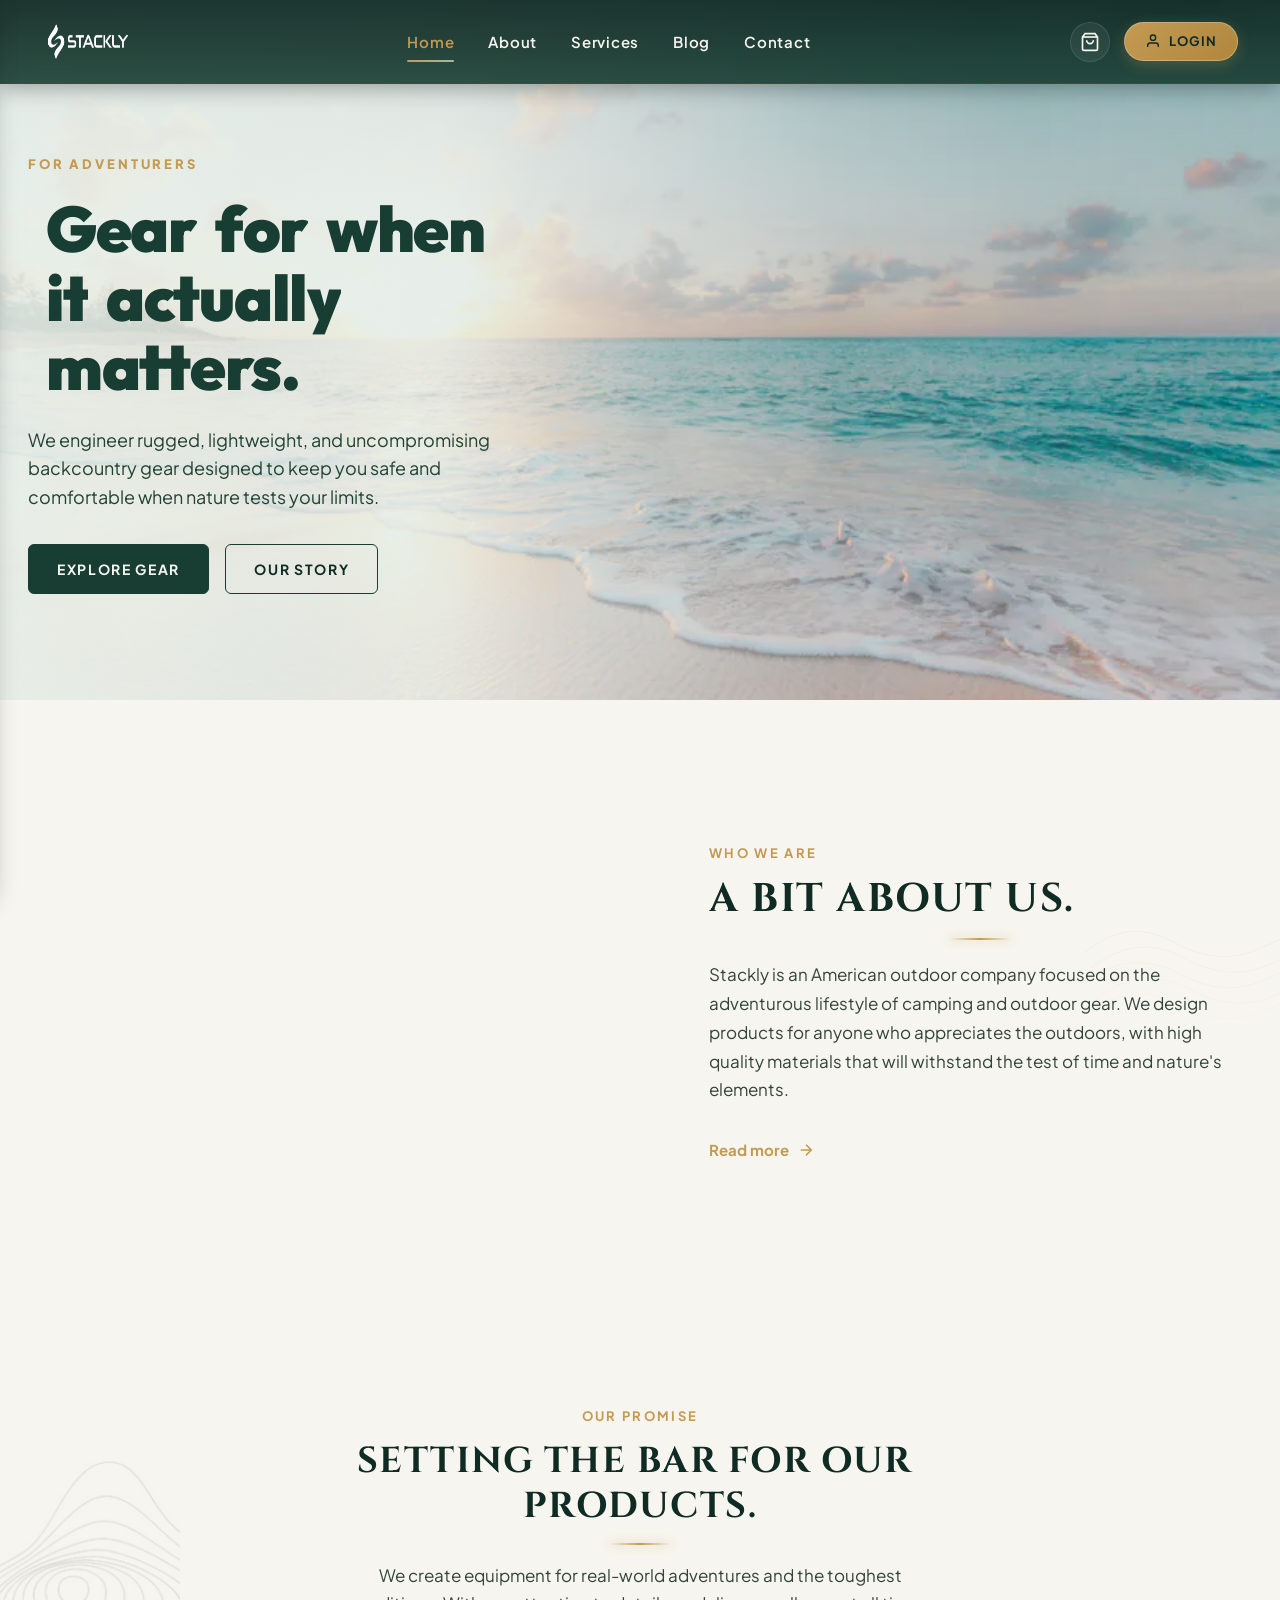
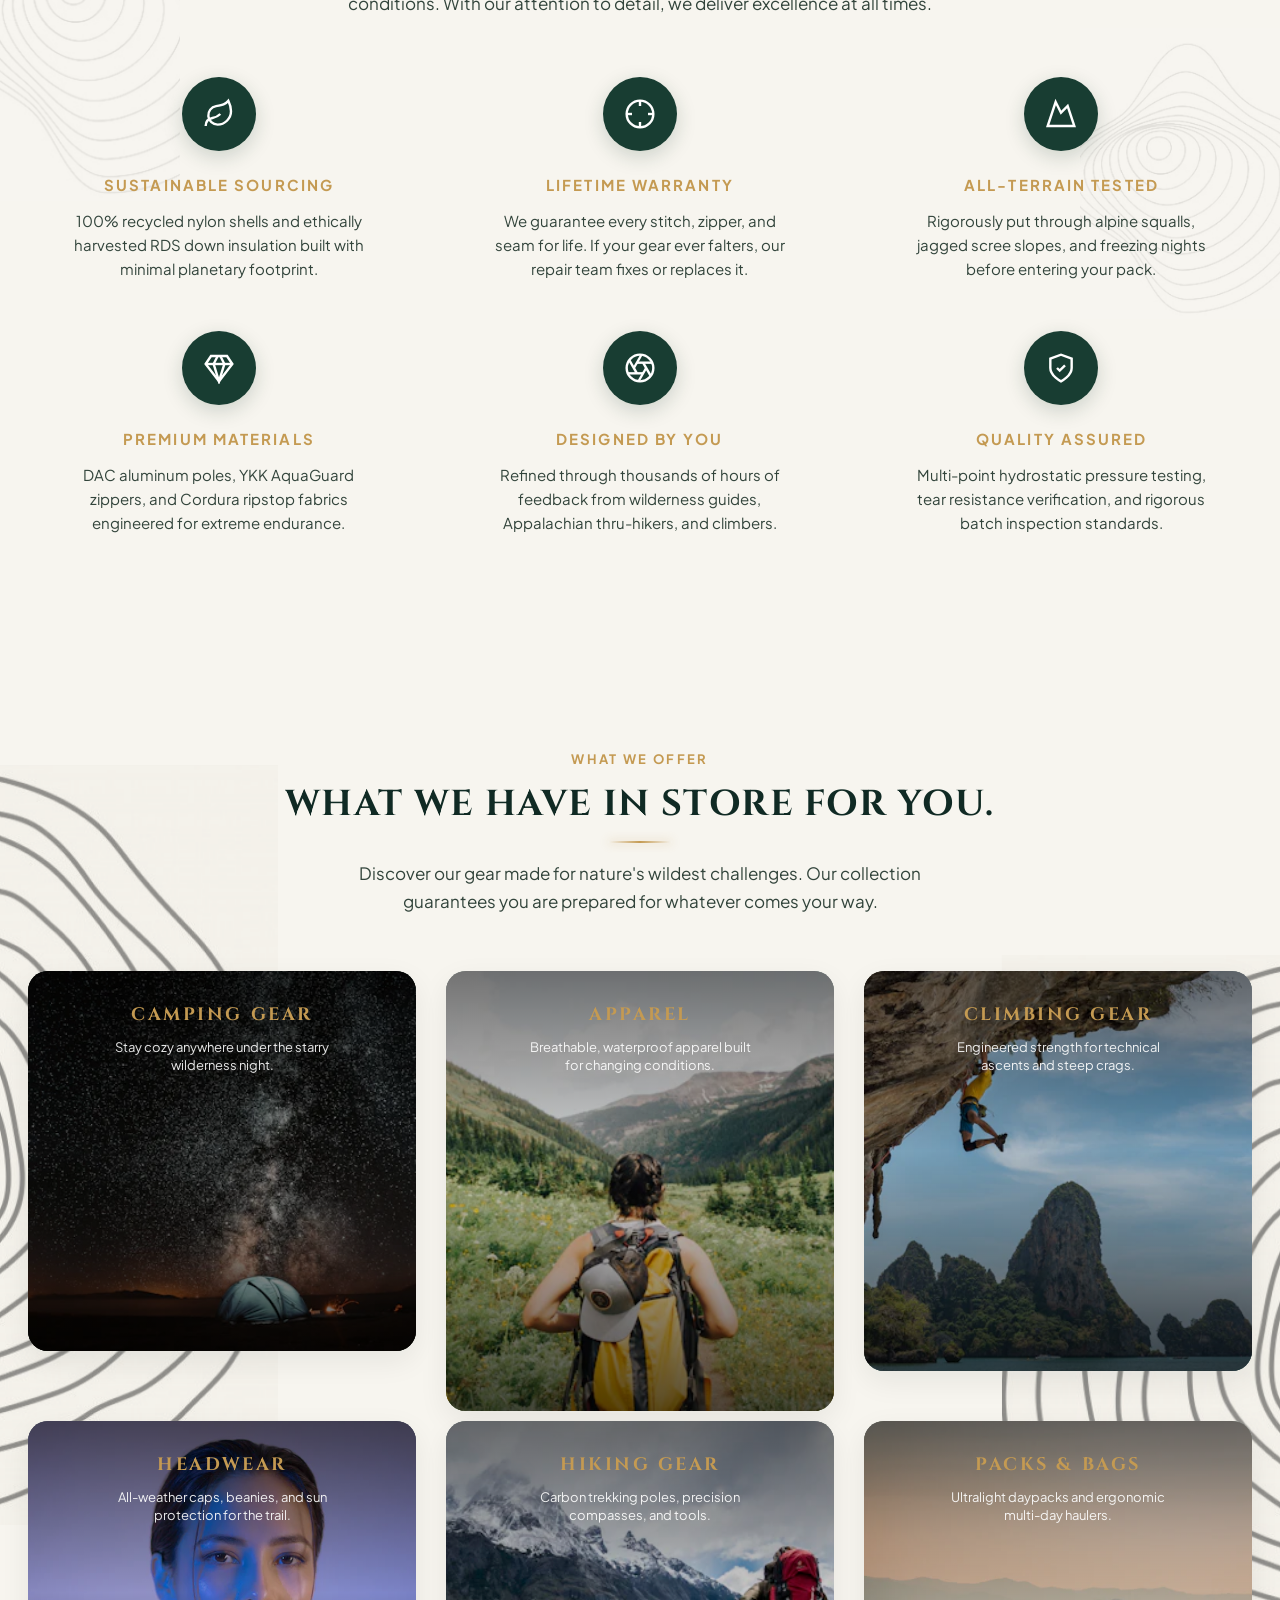
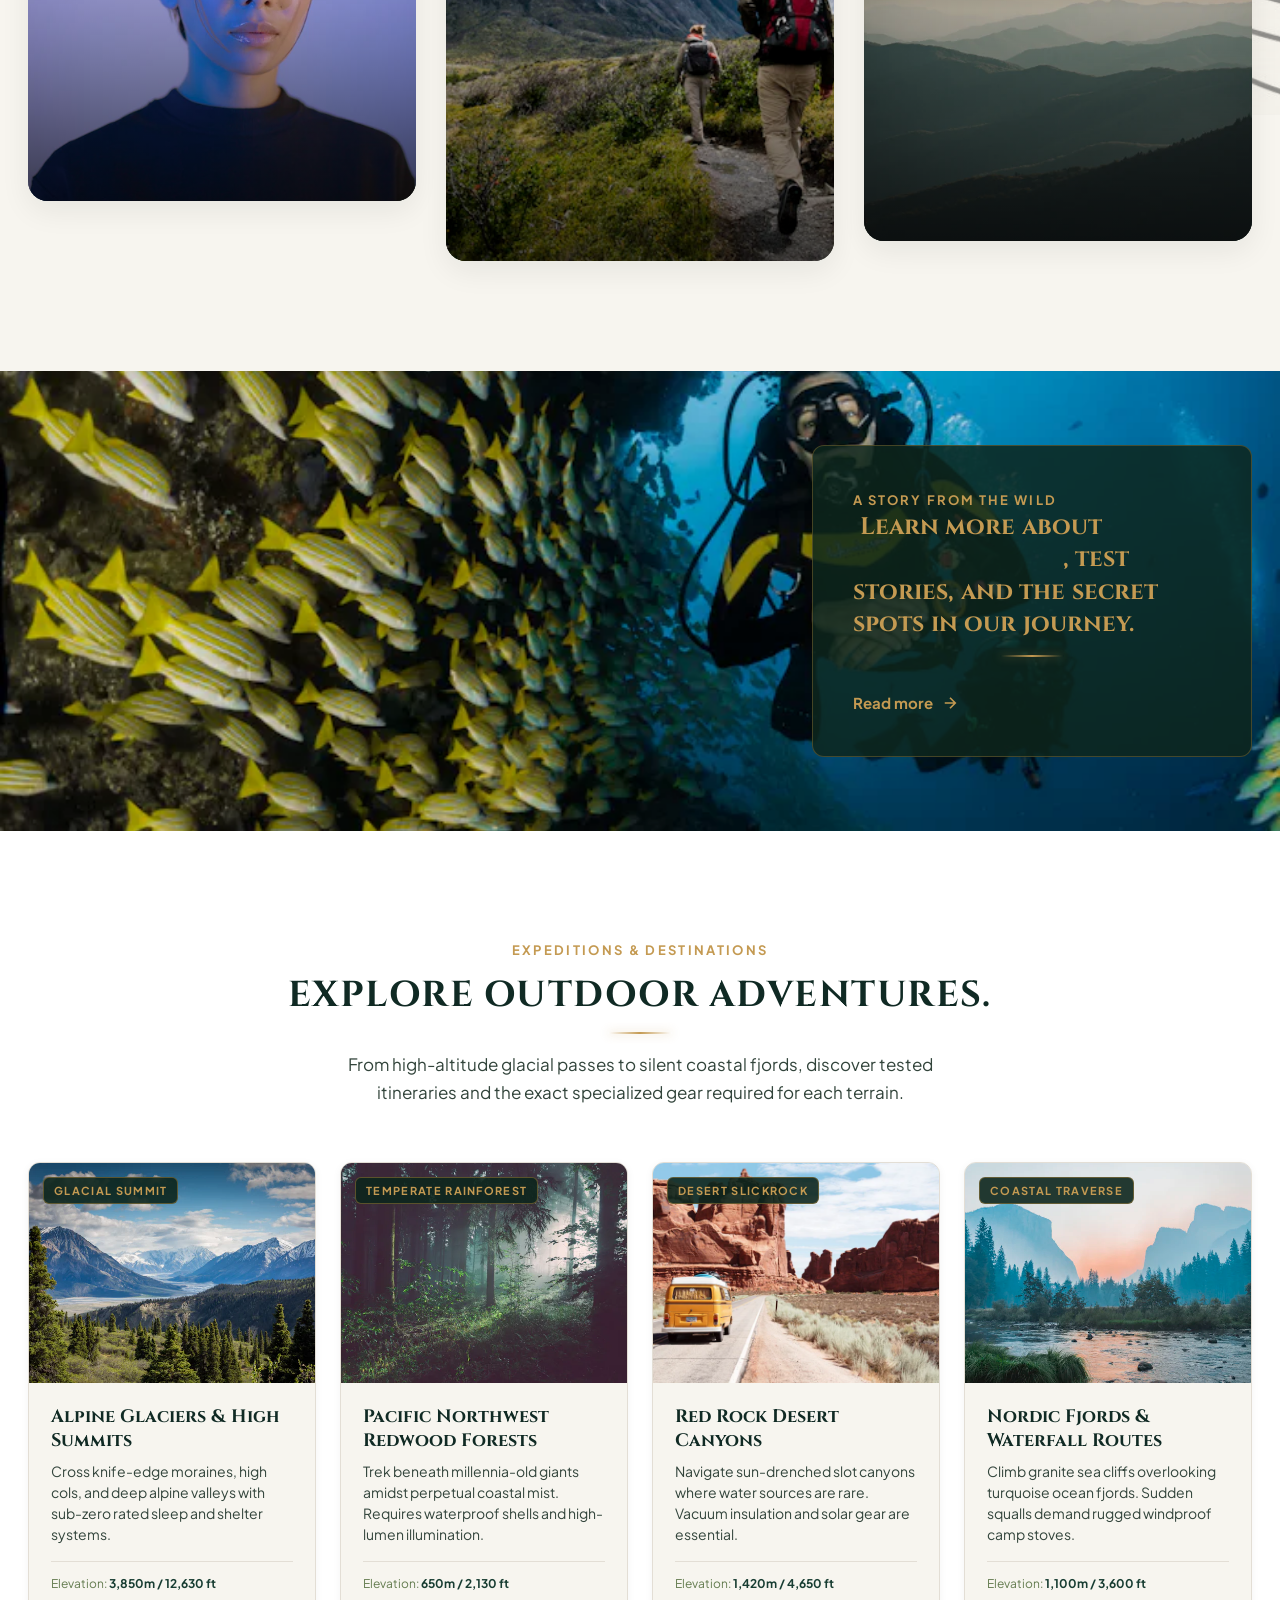
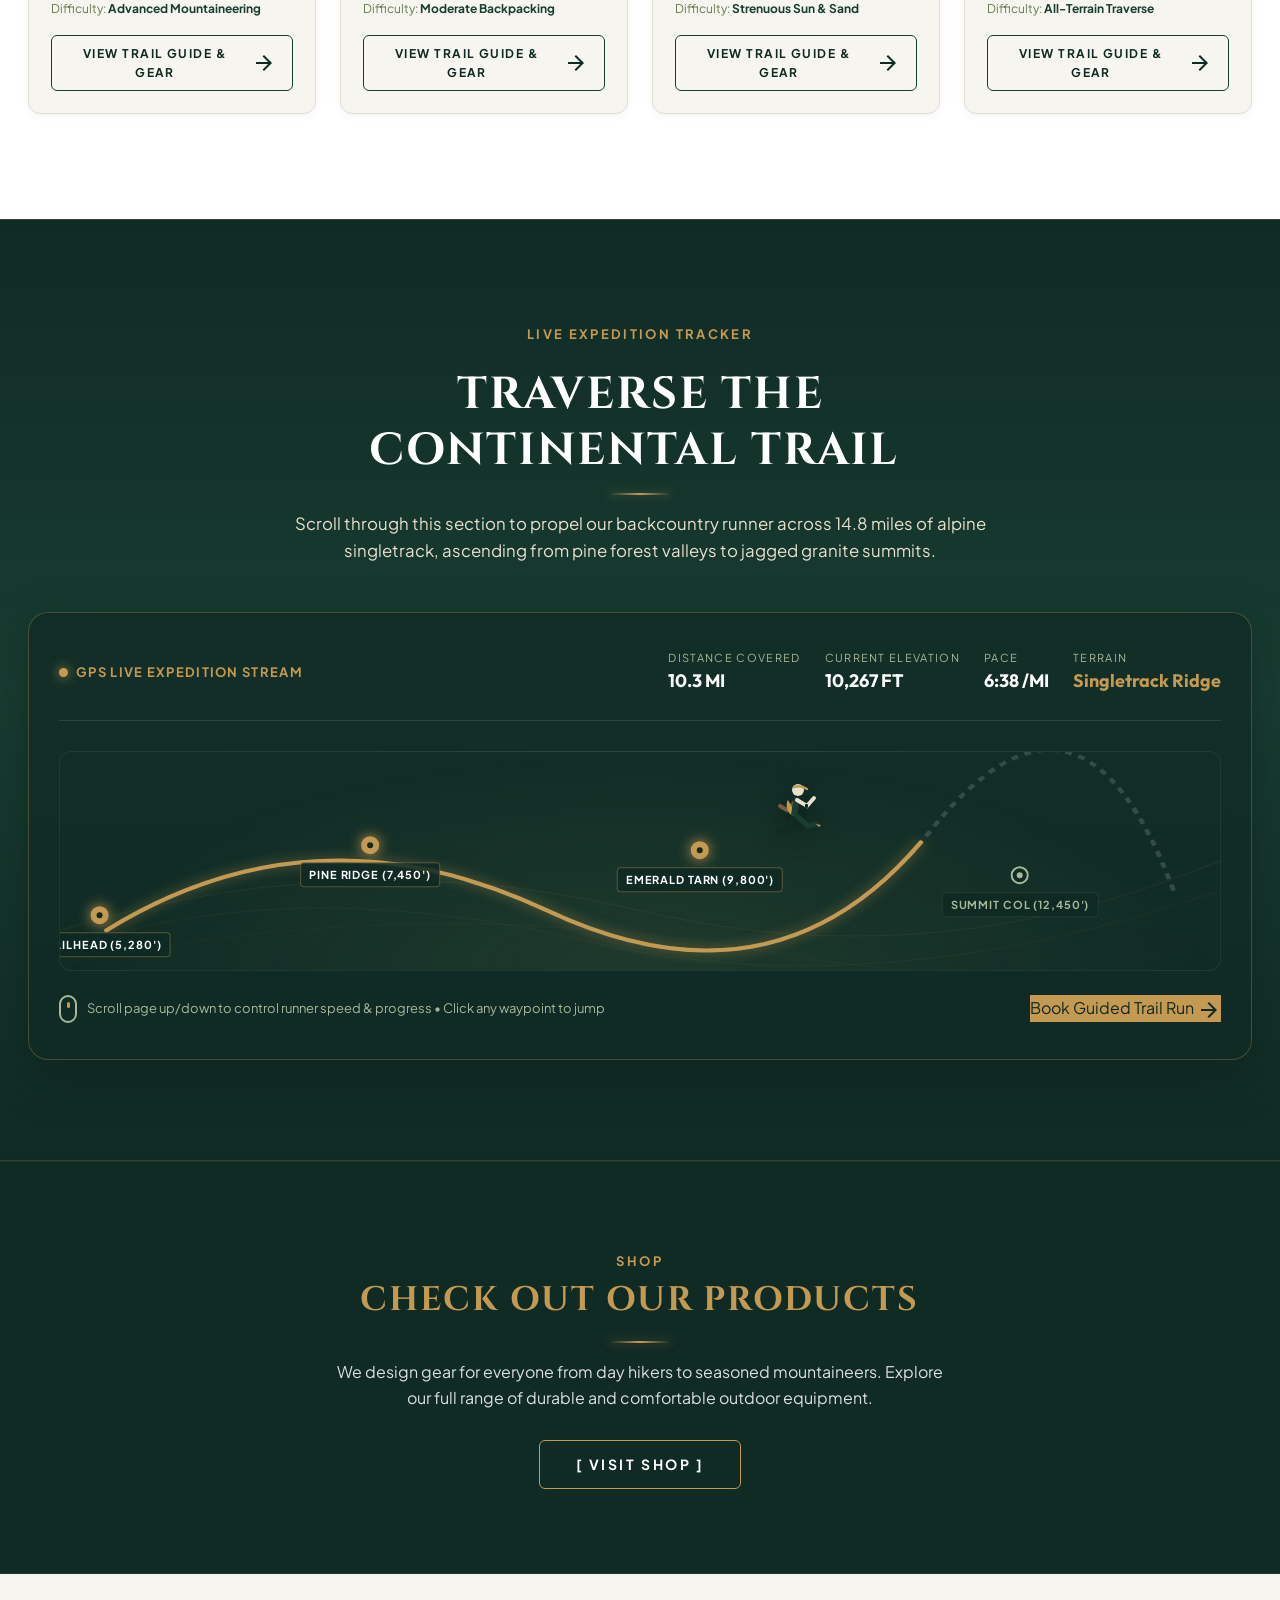
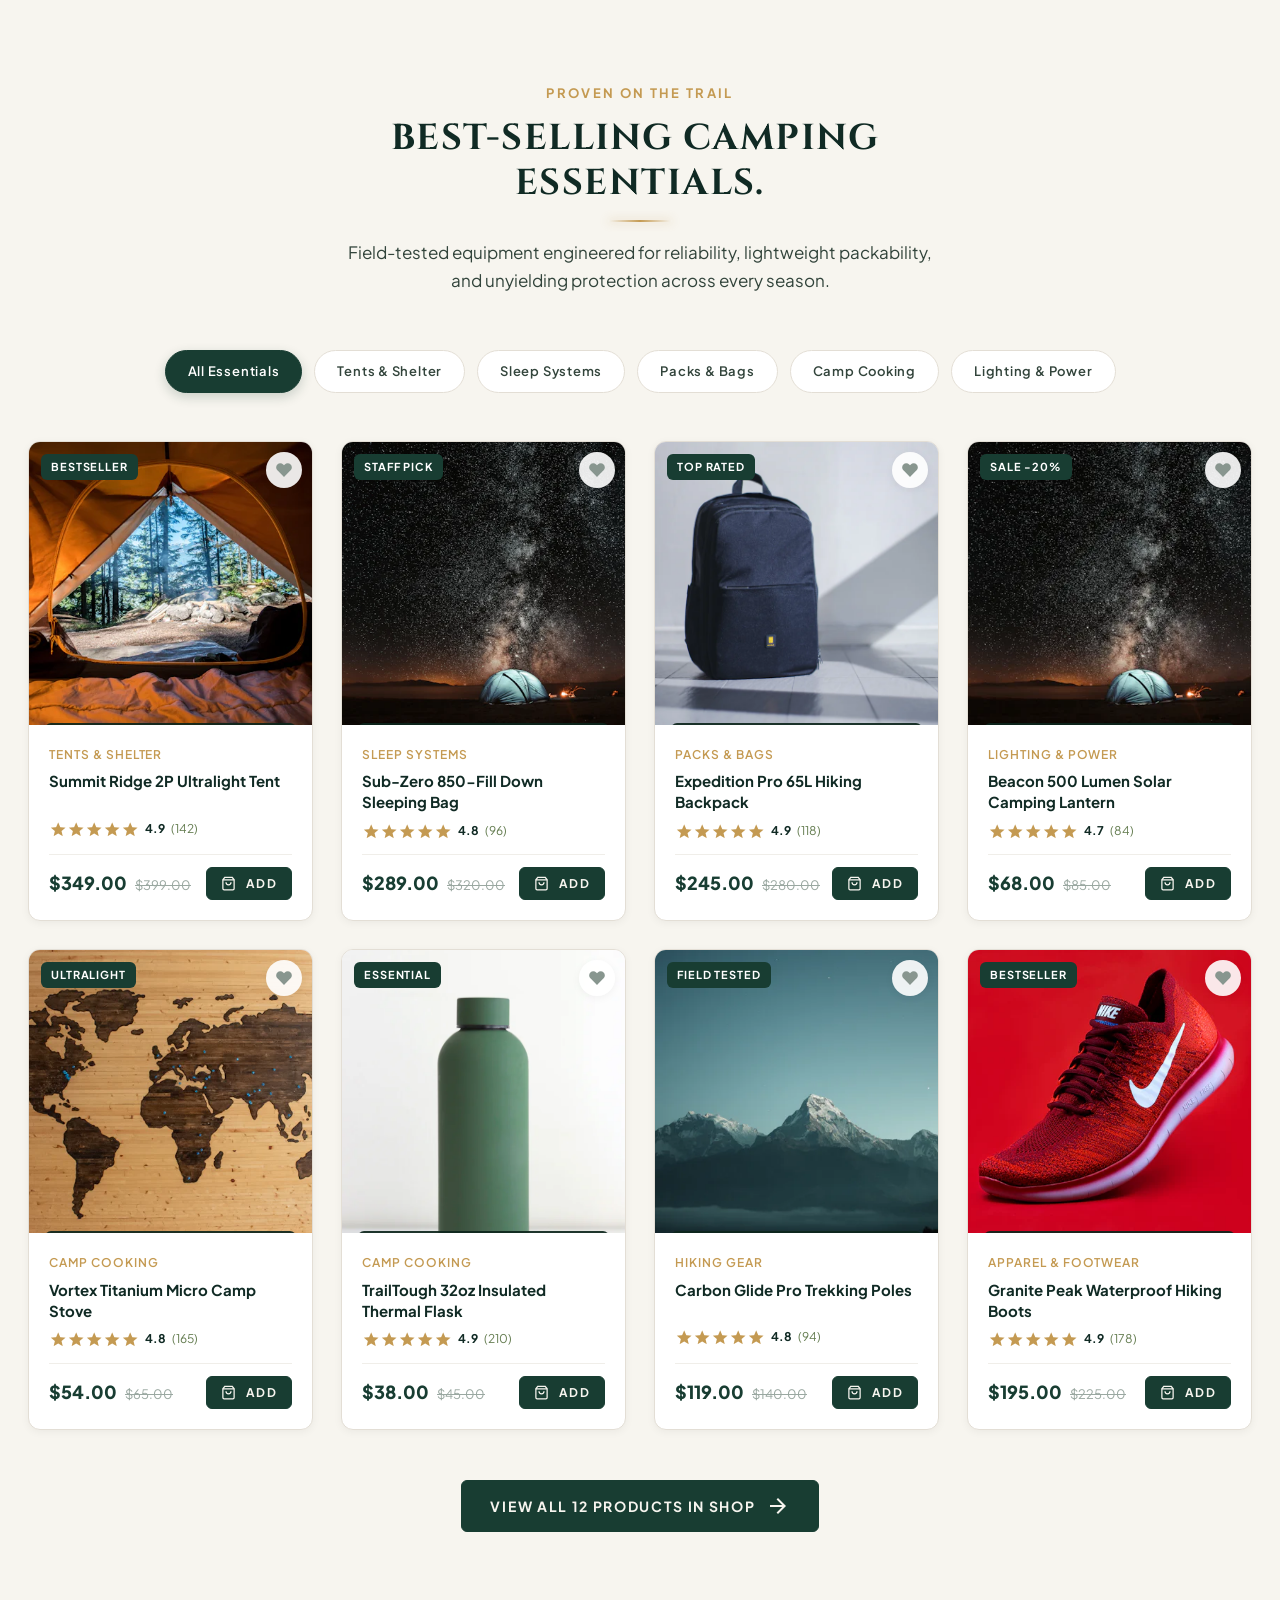
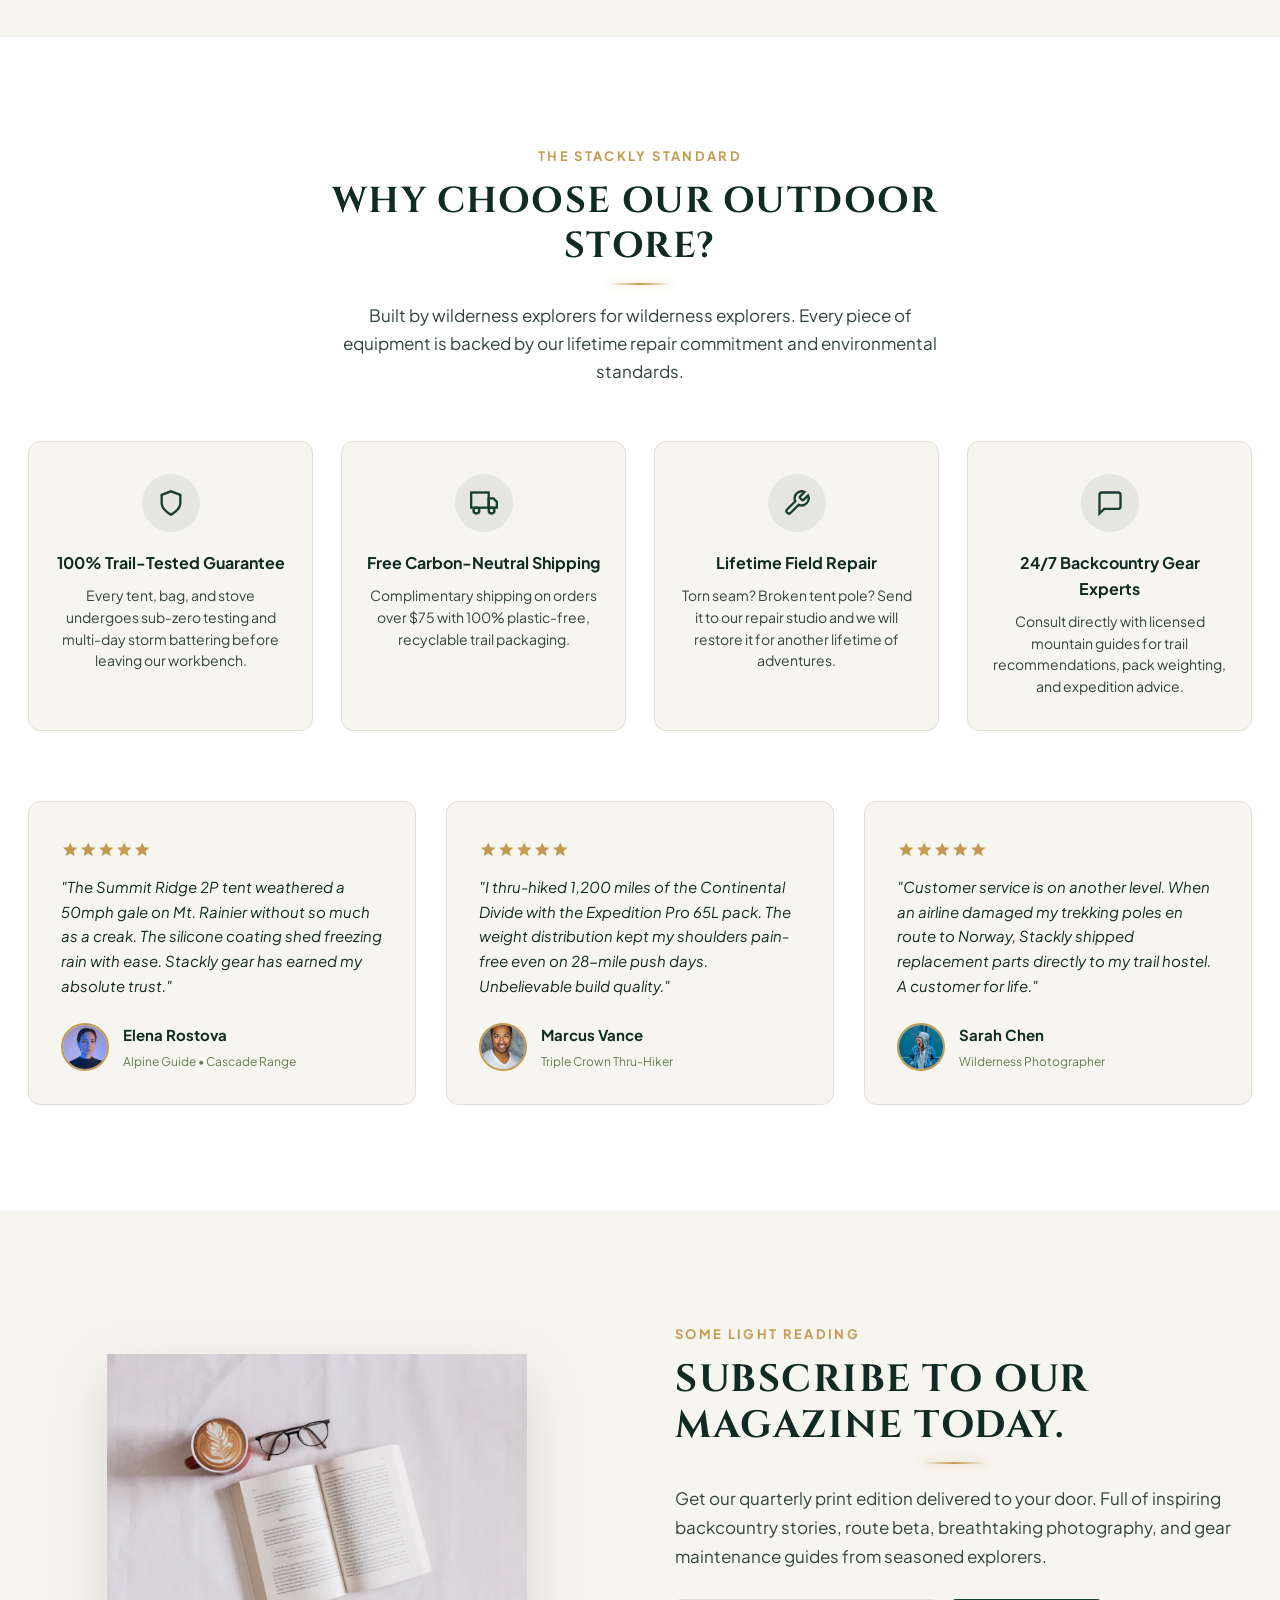
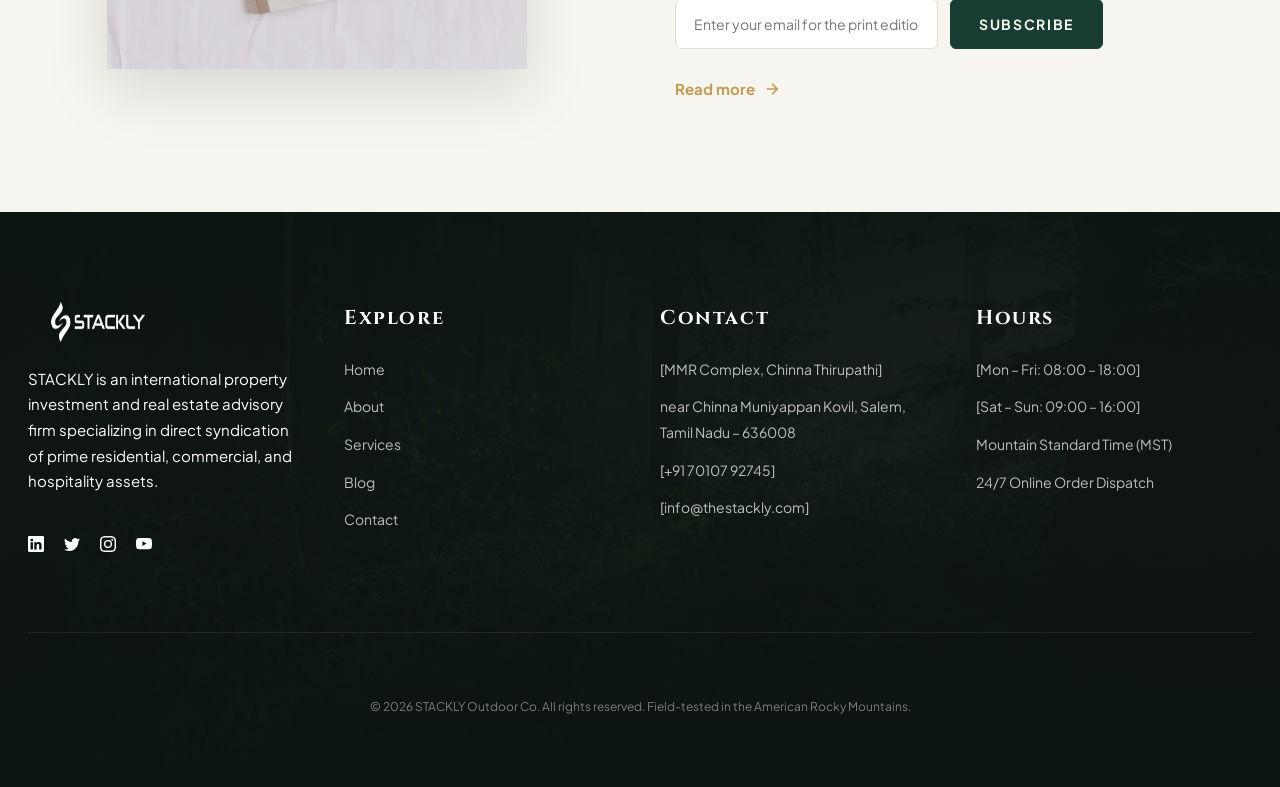
==== index.html @ 85933831 "bugs" ====
﻿<!DOCTYPE html>
<html lang="en">
<head>
  <meta charset="UTF-8" />
  <meta name="viewport" content="width=device-width, initial-scale=1.0" />
  <meta name="description" content="Stackly - Premium Outdoor & Camping Gear. High-performance tents, backpacks, sleeping bags, and trail equipment engineered for nature's wildest challenges." />
  <meta name="theme-color" content="#143828" />
  <title>STACKLY &mdash; Gear for when it actually matters.</title>

  <!-- Favicon -->
  <link rel="icon" type="image/svg+xml" href="data:image/svg+xml,<svg xmlns='http://www.w3.org/2000/svg' viewBox='0 0 24 24' fill='%23c8963e'><path d='M12 2L2 22h20L12 2zm0 4.5l6.5 13.5h-13L12 6.5z'/></svg>" />

  <!-- Core Stylesheets -->
  <link rel="stylesheet" href="css/style.css" />
  <link rel="stylesheet" href="css/animations.css" />
  <link rel="stylesheet" href="css/heading-animations.css" />
  <link rel="stylesheet" href="css/preloader.css" />
  <link rel="stylesheet" href="css/navbar-redesign.css" />
  <link rel="stylesheet" href="css/nature-effects.css" />
  <link rel="stylesheet" href="css/responsive.css" />
  <link rel="stylesheet" href="https://fonts.googleapis.com/css2?family=Material+Symbols+Outlined:opsz,wght,FILL,GRAD@20..48,100..700,0..1,-50..200" />
  <link rel="stylesheet" href="https://fonts.googleapis.com/icon?family=Material+Icons" />
</head>
<body>

  <!-- ==========================================================================
       PAGE PRELOADER
       ========================================================================== -->
  <div id="stacklyPreloader" class="stackly-preloader" aria-hidden="true">
    <div class="preloader-inner">
      <div class="preloader-emblem">
        <svg class="preloader-mountain-svg" viewBox="0 0 100 85" fill="none" xmlns="http://www.w3.org/2000/svg">
          <polygon points="50,12 88,72 12,72" stroke="rgba(196,154,82,0.3)" stroke-width="2" fill="none" stroke-linejoin="round"/>
          <path class="peak-path" d="M50 14 L22 68 H78 L50 14Z" stroke="#C49A52" stroke-width="2.5" stroke-linejoin="round" fill="rgba(16,42,36,0.6)"/>
          <path class="peak-crease" d="M50 14 L46 36 L54 52 L50 68" stroke="#C49A52" stroke-width="1.8" stroke-linecap="round"/>
          <path class="peak-snow" d="M42 30 L50 34 L58 30 L50 14 Z" fill="rgba(233,224,206,0.45)"/>
          <circle cx="75" cy="24" r="5" fill="#C49A52" class="preloader-sun"/>
          <circle cx="75" cy="24" r="9" stroke="rgba(196,154,82,0.4)" stroke-width="1" class="preloader-sun-ring"/>
        </svg>
        <div class="preloader-compass-glow"></div>
      </div>
      <div class="preloader-brand-text">STACKLY</div>
      <div class="preloader-sub-text">OUTDOOR &bull; EXPEDITION</div>
      <div class="preloader-progress-wrap">
        <div class="preloader-progress-track">
          <div class="preloader-progress-bar" id="preloaderProgressBar"></div>
        </div>
        <div class="preloader-meta">
          <span class="preloader-status-msg" id="preloaderStatusMsg">Calibrating Altimeter...</span>
          <span class="preloader-percent" id="preloaderPercent">0%</span>
        </div>
      </div>
    </div>
  </div>

  <!-- Top Decorative Topo Vector Definition -->
  <svg style="display: none;">
    <defs>
      <g id="topo-lines">
        <path d="M10,80 Q90,10 180,60 T350,70 T500,40" fill="none" stroke="#c8963e" stroke-width="1.2" opacity="0.35"/>
        <path d="M20,110 Q110,40 200,90 T370,100 T520,70" fill="none" stroke="#c8963e" stroke-width="1.2" opacity="0.3"/>
        <path d="M0,140 Q100,70 190,120 T360,130 T510,100" fill="none" stroke="#c8963e" stroke-width="1.2" opacity="0.25"/>
        <path d="M30,170 Q120,100 210,150 T380,160 T530,130" fill="none" stroke="#c8963e" stroke-width="1.2" opacity="0.2"/>
        <path d="M10,200 Q100,130 190,180 T360,190 T510,160" fill="none" stroke="#c8963e" stroke-width="1.2" opacity="0.15"/>
      </g>
    </defs>
  </svg>

  <!-- ==========================================================================
       SITE HEADER & NAVIGATION
       ========================================================================== -->
  <header class="site-header" id="siteHeader">
    <div class="header-container">
      
      <!-- Left: Logo -->
      <div class="header-brand">
        <a href="index.html" class="brand-logo" aria-label="Stackly Outdoor Home">
          <img src="assets/images/logo-dark.webp" alt="Stackly Logo" class="logo-img" />
        </a>
      </div>

      <!-- Center: Navigation Links -->
      <nav class="header-nav-center" aria-label="Main Navigation">
        <a href="index.html" class="nav-link active">Home</a>
        <a href="about.html" class="nav-link">About</a>
        <a href="services.html" class="nav-link">Services</a>
        <a href="blog.html" class="nav-link">Blog</a>
        <a href="contact.html" class="nav-link">Contact</a>
      </nav>

      <!-- Right: Cart & Login Button -->
      <div class="header-nav-right">
        <!-- Live Search Trigger -->
        <!-- <button type="button" class="header-action-btn search-trigger-btn" aria-label="Search gear">
          <svg width="20" height="20" viewBox="0 0 24 24" fill="none" stroke="currentColor" stroke-width="2"><circle cx="11" cy="11" r="8"></circle><line x1="21" y1="21" x2="16.65" y2="16.65"></line></svg>
        </button> -->

        <!-- Wishlist -->
        <!-- <a href="shop.html?view=wishlist" class="header-action-btn" aria-label="Wishlist items">
          <svg width="20" height="20" viewBox="0 0 24 24" fill="none" stroke="currentColor" stroke-width="2"><path d="M20.84 4.61a5.5 5.5 0 0 0-7.78 0L12 5.67l-1.06-1.06a5.5 5.5 0 0 0-7.78 7.78l1.06 1.06L12 21.23l7.78-7.78 1.06-1.06a5.5 5.5 0 0 0 0-7.78z"></path></svg>
          <span class="count-badge wishlist-count-badge" style="display: none;">0</span>
        </a> -->

        <!-- Shopping Cart Bag -->
        <button type="button" class="header-action-btn cart-trigger-btn" aria-label="Shopping Cart">
          <svg width="20" height="20" viewBox="0 0 24 24" fill="none" stroke="currentColor" stroke-width="2"><path d="M6 2L3 6v14a2 2 0 0 0 2 2h14a2 2 0 0 0 2-2V6l-3-4z"></path><line x1="3" y1="6" x2="21" y2="6"></line><path d="M16 10a4 4 0 0 1-8 0"></path></svg>
          <span class="count-badge cart-count-badge" style="display: none;">0</span>
        </button>

        <!-- Navbar Login Button (Always opens Login page) -->
        <a href="login.html" class="nav-login-btn" id="navbarLoginBtn">
          <svg width="16" height="16" viewBox="0 0 24 24" fill="none" stroke="currentColor" stroke-width="2"><path d="M20 21v-2a4 4 0 0 0-4-4H8a4 4 0 0 0-4 4v2"></path><circle cx="12" cy="7" r="4"></circle></svg>
          <span>Login</span>
        </a>

        <!-- Mobile Hamburger Button -->
        <button class="mobile-menu-btn" id="mobileMenuBtn" aria-label="Open mobile navigation">
          <span></span><span></span><span></span>
        </button>
      </div>

    </div>
  </header>

  <!-- Mobile Drawer Menu -->
  <div class="mobile-nav-overlay" id="mobileNavOverlay"></div>
  <aside class="mobile-nav-drawer" id="mobileNavDrawer" aria-label="Mobile Navigation">
    <div class="mobile-nav-header">
      <img src="assets/images/logo-dark.webp" alt="Stackly Logo" class="logo-img" />
      <button type="button" class="close-mobile-nav-btn" id="closeMobileNavBtn" aria-label="Close navigation">&times;</button>
    </div>
    <nav class="mobile-nav-links">
      <a href="index.html" class="active"><span>Home</span></a>
      <a href="about.html"><span>About</span></a>
      <a href="services.html"><span>Services</span></a>
      <a href="blog.html"><span>Blog</span></a>
      <a href="contact.html"><span>Contact</span></a>
      <a href="login.html" style="color:var(--color-gold-accent);"><span>Log In</span></a>
    </nav>
  </aside>

  <main>
    <!-- ==========================================================================
         HERO SECTION (Pixel-Perfect Match to Reference Image)
         ========================================================================== -->
    <section class="hero-section" id="hero">
      <div class="nature-leaves-overlay">
        <canvas id="heroLeavesCanvas" class="leaf-canvas"></canvas>
      </div>
      <div class="hero-bg-wrapper">
        <img src="assets/images/banners/hero-lake-kayak.webp" alt="Backpacker overlooking tranquil mountain lake" class="hero-bg-img" />
        <div class="hero-gradient-overlay"></div>
      </div>
      <div class="container">
        <div class="hero-content">
          <span class="hero-eyebrow">FOR ADVENTURERS</span>
          <h1 class="hero-title">
            Gear for when<br />
            it actually<br />
            matters.
          </h1>
          <p class="hero-description">
            We engineer rugged, lightweight, and uncompromising backcountry gear designed to keep you safe and comfortable when nature tests your limits.
          </p>
          <div class="hero-actions">
            <a href="services.html" class="btn btn-primary">Explore Gear</a>
            <a href="about.html" class="btn btn-outline">Our Story</a>
          </div>
        </div>
      </div>
    </section>

    <!-- ==========================================================================
         SECTION: "A BIT ABOUT US." (Tent Overlook + Text)
         ========================================================================== -->
    <section class="section about-section" id="about-us">
      <!-- Topo background lines -->
      <svg class="topo-bg-right" viewBox="0 0 500 240"><use href="#topo-lines" /></svg>
      
      <div class="container">
        <div class="about-grid">
          
          <!-- Left: Rounded Tent Image Card -->
          <div class="about-image-card reveal-up">
            <img src="assets/images/sections/about-tent-view.webp" alt="Camping tent overlooking scenic mountain lake" class="about-img" loading="lazy" />
          </div>

          <!-- Right: Typography & Content -->
          <div class="about-content reveal-fade">
            <span class="section-eyebrow">WHO WE ARE</span>
            <h2 class="section-title-serif">A BIT ABOUT US.</h2>
            <p class="about-paragraph">
              Stackly is an American outdoor company focused on the adventurous lifestyle of camping and outdoor gear. We design products for anyone who appreciates the outdoors, with high quality materials that will withstand the test of time and nature's elements.
            </p>
            <a href="404.html" class="link-gold-arrow">
              Read more
              <svg width="18" height="18" viewBox="0 0 24 24" fill="none" stroke="currentColor" stroke-width="2.2"><path d="M5 12h14M12 5l7 7-7 7"></path></svg>
            </a>
          </div>

        </div>
      </div>
    </section>

    <!-- ==========================================================================
         SECTION: "SETTING THE BAR FOR OUR PRODUCTS" (Our Promise & 6 Feature Badges)
         ========================================================================== -->
    <section class="section promise-section" id="promise">
      <!-- Topographic Contour Mound Decorations (from uploaded reference assets) -->
      <img src="assets/images/sections/topo-mound-crop.png" alt="" class="topo-bg-left" aria-hidden="true" />
      <img src="assets/images/sections/topo-mound.png" alt="" class="topo-bg-right" aria-hidden="true" />

      <div class="container">
        <div class="section-header-center reveal-up">
          <span class="section-eyebrow">OUR PROMISE</span>
          <h2 class="section-title-serif">SETTING THE BAR FOR OUR PRODUCTS.</h2>
          <p class="section-subtitle">
            We create equipment for real-world adventures and the toughest conditions. With our attention to detail, we deliver excellence at all times.
          </p>
        </div>

        <div class="features-grid reveal-stagger">
          
          <!-- Feature 1: Sustainable Sourcing -->
          <div class="feature-item">
            <div class="feature-icon-circle">
              <!-- Leaf / Sprout Icon -->
              <svg width="32" height="32" viewBox="0 0 24 24" fill="none" stroke="currentColor" stroke-width="1.8"><path d="M11 20A7 7 0 0 1 9.8 6.1C15.5 5 17 4.48 19 2c1 2 2 4.18 2 8 0 5.5-4.78 10-10 10Z"></path><path d="M2 21c0-3 1.85-5.36 5.08-6C9.5 14.52 12 13 13 12"></path></svg>
            </div>
            <h3 class="feature-title">SUSTAINABLE SOURCING</h3>
            <p class="feature-desc">100% recycled nylon shells and ethically harvested RDS down insulation built with minimal planetary footprint.</p>
          </div>

          <!-- Feature 2: Lifetime Warranty -->
          <div class="feature-item">
            <div class="feature-icon-circle">
              <!-- Target / Compass Icon -->
              <svg width="32" height="32" viewBox="0 0 24 24" fill="none" stroke="currentColor" stroke-width="1.8"><circle cx="12" cy="12" r="10"></circle><line x1="22" y1="12" x2="18" y2="12"></line><line x1="6" y1="12" x2="2" y2="12"></line><line x1="12" y1="6" x2="12" y2="2"></line><line x1="12" y1="22" x2="12" y2="18"></line></svg>
            </div>
            <h3 class="feature-title">LIFETIME WARRANTY</h3>
            <p class="feature-desc">We guarantee every stitch, zipper, and seam for life. If your gear ever falters, our repair team fixes or replaces it.</p>
          </div>

          <!-- Feature 3: All-Terrain Tested -->
          <div class="feature-item">
            <div class="feature-icon-circle">
              <!-- Mountain Peak Icon -->
              <svg width="32" height="32" viewBox="0 0 24 24" fill="none" stroke="currentColor" stroke-width="1.8"><path d="m8 3 4 8 5-5 5 15H2L8 3z"></path></svg>
            </div>
            <h3 class="feature-title">ALL-TERRAIN TESTED</h3>
            <p class="feature-desc">Rigorously put through alpine squalls, jagged scree slopes, and freezing nights before entering your pack.</p>
          </div>

          <!-- Feature 4: Premium Materials -->
          <div class="feature-item">
            <div class="feature-icon-circle">
              <!-- Diamond Gemstone Icon -->
              <svg width="32" height="32" viewBox="0 0 24 24" fill="none" stroke="currentColor" stroke-width="1.8"><path d="M6 3h12l4 6-10 13L2 9z"></path><path d="M11 3 8 9l4 13 4-13-3-6"></path><path d="M2 9h20"></path></svg>
            </div>
            <h3 class="feature-title">PREMIUM MATERIALS</h3>
            <p class="feature-desc">DAC aluminum poles, YKK AquaGuard zippers, and Cordura ripstop fabrics engineered for extreme endurance.</p>
          </div>

          <!-- Feature 5: Designed By You -->
          <div class="feature-item">
            <div class="feature-icon-circle">
              <!-- Aperture / Camera Lens Icon -->
              <svg width="32" height="32" viewBox="0 0 24 24" fill="none" stroke="currentColor" stroke-width="1.8"><circle cx="12" cy="12" r="10"></circle><line x1="14.31" y1="8" x2="20.05" y2="17.94"></line><line x1="9.69" y1="8" x2="21.17" y2="8"></line><line x1="7.38" y1="12" x2="13.12" y2="2.06"></line><line x1="9.69" y1="16" x2="3.95" y2="6.06"></line><line x1="14.31" y1="16" x2="2.83" y2="16"></line><line x1="16.62" y1="12" x2="10.88" y2="21.94"></line></svg>
            </div>
            <h3 class="feature-title">DESIGNED BY YOU</h3>
            <p class="feature-desc">Refined through thousands of hours of feedback from wilderness guides, Appalachian thru-hikers, and climbers.</p>
          </div>

          <!-- Feature 6: Quality Assured -->
          <div class="feature-item">
            <div class="feature-icon-circle">
              <!-- Shield Check / Certificate Icon -->
              <svg width="32" height="32" viewBox="0 0 24 24" fill="none" stroke="currentColor" stroke-width="1.8"><path d="M12 22s8-4 8-10V5l-8-3-8 3v7c0 6 8 10 8 10z"></path><polyline points="9 12 11 14 15 10"></polyline></svg>
            </div>
            <h3 class="feature-title">QUALITY ASSURED</h3>
            <p class="feature-desc">Multi-point hydrostatic pressure testing, tear resistance verification, and rigorous batch inspection standards.</p>
          </div>

        </div>
      </div>
    </section>

    <!-- ==========================================================================
         SECTION: "WHAT WE HAVE IN STORE FOR YOU" (Category Bento Grid)
         ========================================================================== -->
    <section class="section category-section" id="collections">
      <!-- Topographic Contour Line Decorations (from uploaded reference asset) -->
      <img src="assets/images/sections/topo-contour.png" alt="" class="topo-bg-left" aria-hidden="true" />
      <img src="assets/images/sections/topo-contour.png" alt="" class="topo-bg-right" aria-hidden="true" />

      <div class="container">
        <div class="section-header-center reveal-up">
          <span class="section-eyebrow">WHAT WE OFFER</span>
          <h2 class="section-title-serif">WHAT WE HAVE IN STORE FOR YOU.</h2>
          <p class="section-subtitle">
            Discover our gear made for nature's wildest challenges. Our collection guarantees you are prepared for whatever comes your way.
          </p>
        </div>

        <!-- 6 Staggered Category Cards matching Reference Bento Layout -->
        <div class="category-masonry-grid reveal-stagger">
          
          <!-- Card 1: Camping Gear (Left column top) -->
          <a href="404.html" class="cat-card cat-card-1">
            <img src="assets/images/categories/cat-camping.webp" alt="Campfire in front of tents at dusk" class="cat-card-img" loading="lazy" />
            <div class="cat-card-overlay"></div>
            <div class="cat-card-content">
              <h3 class="cat-card-title">CAMPING GEAR</h3>
              <p class="cat-card-desc">Stay cozy anywhere under the starry wilderness night.</p>
            </div>
          </a>

          <!-- Card 2: Apparel (Center column top) -->
          <a href="404.html" class="cat-card cat-card-2">
            <img src="assets/images/categories/cat-apparel.webp" alt="Backpacker walking mountain ridge" class="cat-card-img" loading="lazy" />
            <div class="cat-card-overlay"></div>
            <div class="cat-card-content">
              <h3 class="cat-card-title">APPAREL</h3>
              <p class="cat-card-desc">Breathable, waterproof apparel built for changing conditions.</p>
            </div>
          </a>

          <!-- Card 3: Climbing Gear (Right column top) -->
          <a href="404.html" class="cat-card cat-card-3">
            <img src="assets/images/categories/cat-climbing.webp" alt="Rock climber ascending rock wall" class="cat-card-img" loading="lazy" />
            <div class="cat-card-overlay"></div>
            <div class="cat-card-content">
              <h3 class="cat-card-title">CLIMBING GEAR</h3>
              <p class="cat-card-desc">Engineered strength for technical ascents and steep crags.</p>
            </div>
          </a>

          <!-- Card 4: Headwear (Left column bottom) -->
          <a href="404.html" class="cat-card cat-card-4">
            <img src="assets/images/categories/cat-headwear.webp" alt="Woman outdoor adventurer in cap" class="cat-card-img" loading="lazy" />
            <div class="cat-card-overlay"></div>
            <div class="cat-card-content">
              <h3 class="cat-card-title">HEADWEAR</h3>
              <p class="cat-card-desc">All-weather caps, beanies, and sun protection for the trail.</p>
            </div>
          </a>

          <!-- Card 5: Hiking Gear (Center column bottom) -->
          <a href="404.html" class="cat-card cat-card-5">
            <img src="assets/images/categories/cat-hiking.webp" alt="Hikers with poles on mountain peak" class="cat-card-img" loading="lazy" />
            <div class="cat-card-overlay"></div>
            <div class="cat-card-content">
              <h3 class="cat-card-title">HIKING GEAR</h3>
              <p class="cat-card-desc">Carbon trekking poles, precision compasses, and tools.</p>
            </div>
          </a>

          <!-- Card 6: Packs & Bags (Right column bottom) -->
          <a href="404.html" class="cat-card cat-card-6">
            <img src="assets/images/categories/cat-packs.webp" alt="Hiker with expedition backpack" class="cat-card-img" loading="lazy" />
            <div class="cat-card-overlay"></div>
            <div class="cat-card-content">
              <h3 class="cat-card-title">PACKS &amp; BAGS</h3>
              <p class="cat-card-desc">Ultralight daypacks and ergonomic multi-day haulers.</p>
            </div>
          </a>

        </div>
      </div>
    </section>

    <!-- ==========================================================================
         SECTION: STORY FROM THE WILD (Aerial Paddleboards Banner)
         ========================================================================== -->
    <section class="story-banner-section" id="story-banner">
      <img src="assets/images/sections/story-paddleboard.webp" alt="Two paddleboarders on crystal turquoise lake from above" class="story-bg-img" loading="lazy" />
      <div class="container">
        <div class="story-content-container reveal-fade">
          <div class="story-card-box">
            <span class="story-eyebrow">A STORY FROM THE WILD</span>
            <h2 class="story-headline">
              Learn more about <span>product design</span>, test stories, and the secret spots in our journey.
            </h2>
            <a href="404.html" class="link-gold-arrow">
              Read more
              <svg width="18" height="18" viewBox="0 0 24 24" fill="none" stroke="currentColor" stroke-width="2.2"><path d="M5 12h14M12 5l7 7-7 7"></path></svg>
            </a>
          </div>
        </div>
      </div>
    </section>

    <!-- ==========================================================================
         [ADDITIONAL SECTION 1]: EXPLORE OUTDOOR ADVENTURES
         Fits naturally after Story Banner — Discover destinations & gear
         ========================================================================== -->
    <section class="section adventures-section" id="adventures">
      <div class="container">
        <div class="section-header-center reveal-up">
          <span class="section-eyebrow">EXPEDITIONS &amp; DESTINATIONS</span>
          <h2 class="section-title-serif">EXPLORE OUTDOOR ADVENTURES.</h2>
          <p class="section-subtitle">
            From high-altitude glacial passes to silent coastal fjords, discover tested itineraries and the exact specialized gear required for each terrain.
          </p>
        </div>

        <div class="adventures-grid reveal-stagger">
          
          <!-- Adventure 1: Alpine -->
          <div class="adventure-card">
            <div class="adventure-img-wrap">
              <span class="adventure-badge">Glacial Summit</span>
              <img src="assets/images/sections/adv-alpine.webp" alt="Snow-capped alpine peaks" class="adventure-img" loading="lazy" />
            </div>
            <div class="adventure-info">
              <h3 class="adventure-title">Alpine Glaciers &amp; High Summits</h3>
              <p class="adventure-desc">Cross knife-edge moraines, high cols, and deep alpine valleys with sub-zero rated sleep and shelter systems.</p>
              <div class="adventure-meta-list">
                <span>Elevation: <strong>3,850m / 12,630 ft</strong></span>
                <span>Difficulty: <strong>Advanced Mountaineering</strong></span>
              </div>
              <button type="button" class="btn btn-outline btn-sm adv-guide-trigger" data-adv="alpine">
                View Trail Guide &amp; Gear <span class="material-symbols-outlined">arrow_forward</span>
              </button>
            </div>
          </div>

          <!-- Adventure 2: Forest -->
          <div class="adventure-card">
            <div class="adventure-img-wrap">
              <span class="adventure-badge">Temperate Rainforest</span>
              <img src="assets/images/sections/adv-forest.webp" alt="Lush redwood forest trail" class="adventure-img" loading="lazy" />
            </div>
            <div class="adventure-info">
              <h3 class="adventure-title">Pacific Northwest Redwood Forests</h3>
              <p class="adventure-desc">Trek beneath millennia-old giants amidst perpetual coastal mist. Requires waterproof shells and high-lumen illumination.</p>
              <div class="adventure-meta-list">
                <span>Elevation: <strong>650m / 2,130 ft</strong></span>
                <span>Difficulty: <strong>Moderate Backpacking</strong></span>
              </div>
              <button type="button" class="btn btn-outline btn-sm adv-guide-trigger" data-adv="forest">
                View Trail Guide &amp; Gear <span class="material-symbols-outlined">arrow_forward</span>
              </button>
            </div>
          </div>

          <!-- Adventure 3: Canyon -->
          <div class="adventure-card">
            <div class="adventure-img-wrap">
              <span class="adventure-badge">Desert Slickrock</span>
              <img src="assets/images/sections/adv-canyon.webp" alt="Red rock canyon plateaus" class="adventure-img" loading="lazy" />
            </div>
            <div class="adventure-info">
              <h3 class="adventure-title">Red Rock Desert Canyons</h3>
              <p class="adventure-desc">Navigate sun-drenched slot canyons where water sources are rare. Vacuum insulation and solar gear are essential.</p>
              <div class="adventure-meta-list">
                <span>Elevation: <strong>1,420m / 4,650 ft</strong></span>
                <span>Difficulty: <strong>Strenuous Sun &amp; Sand</strong></span>
              </div>
              <button type="button" class="btn btn-outline btn-sm adv-guide-trigger" data-adv="canyon">
                View Trail Guide &amp; Gear <span class="material-symbols-outlined">arrow_forward</span>
              </button>
            </div>
          </div>

          <!-- Adventure 4: Fjord -->
          <div class="adventure-card">
            <div class="adventure-img-wrap">
              <span class="adventure-badge">Coastal Traverse</span>
              <img src="assets/images/sections/adv-fjord.webp" alt="Nordic mountain fjord waters" class="adventure-img" loading="lazy" />
            </div>
            <div class="adventure-info">
              <h3 class="adventure-title">Nordic Fjords &amp; Waterfall Routes</h3>
              <p class="adventure-desc">Climb granite sea cliffs overlooking turquoise ocean fjords. Sudden squalls demand rugged windproof camp stoves.</p>
              <div class="adventure-meta-list">
                <span>Elevation: <strong>1,100m / 3,600 ft</strong></span>
                <span>Difficulty: <strong>All-Terrain Traverse</strong></span>
              </div>
              <button type="button" class="btn btn-outline btn-sm adv-guide-trigger" data-adv="fjord">
                View Trail Guide &amp; Gear <span class="material-symbols-outlined">arrow_forward</span>
              </button>
            </div>
          </div>

        </div>
      </div>
    </section>

    <!-- ==========================================================================
         TRAIL RUNNER ANIMATION SECTION (Scroll-Bound Outdoor Adventure Experience)
         ========================================================================== -->
    <section class="trail-exploration-section" id="trailExplorationSection">
      <div class="container">
        <div style="text-align: center; max-width: 720px; margin: 0 auto;">
          <span class="section-eyebrow" style="color: var(--color-gold);">LIVE EXPEDITION TRACKER</span>
          <h2 class="section-title-serif" style="color: #ffffff; font-size: clamp(2rem, 3.5vw, 3rem); margin: 10px 0 16px;">
            Traverse the Continental Trail
          </h2>
          <p style="color: var(--color-warm-sand); font-size: 1.05rem; line-height: 1.6;">
            Scroll through this section to propel our backcountry runner across 14.8 miles of alpine singletrack, ascending from pine forest valleys to jagged granite summits.
          </p>
        </div>

        <div class="trail-runner-container">
          <!-- Telemetry Bar -->
          <div class="trail-telemetry-bar">
            <div class="telemetry-tag">
              <span class="pulse-trail-dot"></span>
              <span>GPS Live Expedition Stream</span>
            </div>
            <div class="telemetry-stats-group">
              <div class="telemetry-stat-item">
                <span class="stat-label">Distance Covered</span>
                <span class="stat-val" id="trailDistVal">0.0 MI</span>
              </div>
              <div class="telemetry-stat-item">
                <span class="stat-label">Current Elevation</span>
                <span class="stat-val" id="trailElevVal">5,280 FT</span>
              </div>
              <div class="telemetry-stat-item">
                <span class="stat-label">Pace</span>
                <span class="stat-val" id="trailPaceVal">6:12 /MI</span>
              </div>
              <div class="telemetry-stat-item">
                <span class="stat-label">Terrain</span>
                <span class="stat-val" style="color: var(--color-gold);">Singletrack Ridge</span>
              </div>
            </div>
          </div>

          <!-- Trail Track Stage with SVG Path -->
          <div class="trail-track-stage" id="trailTrackStage">
            <!-- Topographic Line Background -->
            <svg class="trail-topo-svg" viewBox="0 0 1000 220" preserveAspectRatio="none">
              <path d="M0,180 Q250,90 500,160 T1000,110" fill="none" stroke="#C49A52" stroke-width="1" opacity="0.2"/>
              <path d="M0,200 Q200,120 450,190 T1000,140" fill="none" stroke="#C49A52" stroke-width="1" opacity="0.15"/>
              <path d="M0,215 Q300,140 600,200 T1000,170" fill="none" stroke="#C49A52" stroke-width="1" opacity="0.1"/>
            </svg>

            <!-- Winding Path -->
            <svg class="trail-path-svg" viewBox="0 0 1000 220" preserveAspectRatio="none">
              <path id="trailMainPath" class="trail-base-line" d="M 40 180 Q 220 50 420 160 T 750 80 T 960 140" />
              <path id="trailProgressLine" class="trail-progress-line" d="M 40 180 Q 220 50 420 160 T 750 80 T 960 140" />
            </svg>

            <!-- Waypoint Markers -->
            <div class="trail-waypoint" data-pct="0.0" style="left: 40px; top: 180px;">
              <div class="waypoint-pin"></div>
              <span class="waypoint-label">Trailhead (5,280')</span>
            </div>

            <div class="trail-waypoint" data-pct="0.32" style="left: 310px; top: 110px;">
              <div class="waypoint-pin"></div>
              <span class="waypoint-label">Pine Ridge (7,450')</span>
            </div>

            <div class="trail-waypoint" data-pct="0.65" style="left: 640px; top: 115px;">
              <div class="waypoint-pin"></div>
              <span class="waypoint-label">Emerald Tarn (9,800')</span>
            </div>

            <div class="trail-waypoint" data-pct="1.0" style="left: 960px; top: 140px;">
              <div class="waypoint-pin"></div>
              <span class="waypoint-label">Summit Col (12,450')</span>
            </div>

            <!-- Running Person Sprite Avatar -->
            <div class="trail-runner-avatar" id="trailRunnerAvatar">
              <svg class="runner-svg-sprite" viewBox="0 0 60 70">
                <!-- Back Arm -->
                <g class="runner-arm-back">
                  <path d="M25,22 L15,32 L8,28" stroke="#795C43" stroke-width="4" stroke-linecap="round" fill="none"/>
                </g>
                <!-- Back Leg -->
                <g class="runner-leg-back">
                  <path d="M23,38 L14,52 L6,54" stroke="#102A24" stroke-width="5" stroke-linecap="round" fill="none"/>
                </g>
                <!-- Torso & Backpack -->
                <g class="runner-body-bob">
                  <path d="M16,22 C14,24 14,32 18,36 C20,38 23,38 23,35 Z" fill="#C49A52"/>
                  <path d="M22,18 L28,20 L25,38 L19,37 Z" fill="#183D32"/>
                  <circle cx="26" cy="12" r="6" fill="#E9E0CE"/>
                  <path d="M22,9 Q28,7 33,10 L35,11" stroke="#C49A52" stroke-width="2.5" fill="none" stroke-linecap="round"/>
                </g>
                <!-- Front Leg -->
                <g class="runner-leg-front">
                  <path d="M25,38 L36,48 L44,46" stroke="#183D32" stroke-width="5" stroke-linecap="round" fill="none"/>
                  <path d="M44,46 L49,47 L47,49 Z" fill="#C49A52"/>
                </g>
                <!-- Front Arm -->
                <g class="runner-arm-front">
                  <path d="M25,22 L35,28 L42,20" stroke="#E9E0CE" stroke-width="4" stroke-linecap="round" fill="none"/>
                  <rect x="33" y="26" width="3" height="4" fill="#102A24" rx="1"/>
                </g>
              </svg>
            </div>
          </div>

          <!-- Bottom Controls & Hints -->
          <div class="trail-controls-bar">
            <div class="trail-scroll-hint">
              <span class="mouse-scroll-icon"><span class="mouse-scroll-wheel"></span></span>
              <span>Scroll page up/down to control runner speed &amp; progress &bull; Click any waypoint to jump</span>
            </div>
            <a href="404.html" class="dash-btn dash-btn-primary dash-btn-sm" style="background:#C49A52; color:#102A24; text-decoration:none;">Book Guided Trail Run <span class="material-symbols-outlined">arrow_forward</span></a>
          </div>
        </div>
      </div>
    </section>
         
    <section class="shop-callout-section" id="shop-callout">
      <div class="container">
        <div class="reveal-up">
          <span class="shop-callout-eyebrow">SHOP</span>
          <h2 class="shop-callout-title">CHECK OUT OUR PRODUCTS</h2>
          <p class="shop-callout-desc">
            We design gear for everyone from day hikers to seasoned mountaineers. Explore our full range of durable and comfortable outdoor equipment.
          </p>
          <a href="404.html" class="btn btn-visit-shop">[ VISIT SHOP ]</a>
        </div>
      </div>
    </section>

    <!-- ==========================================================================
         [ADDITIONAL SECTION 2]: BEST-SELLING CAMPING ESSENTIALS
         Featured live interactive products with category filtering, ratings & cart
         ========================================================================== -->
    <section class="section bestsellers-section" id="bestsellers">
      <div class="container">
        <div class="section-header-center reveal-up">
          <span class="section-eyebrow">PROVEN ON THE TRAIL</span>
          <h2 class="section-title-serif">BEST-SELLING CAMPING ESSENTIALS.</h2>
          <p class="section-subtitle">
            Field-tested equipment engineered for reliability, lightweight packability, and unyielding protection across every season.
          </p>
        </div>

        <!-- Filter Category Tabs -->
        <div class="category-tabs-bar reveal-fade">
          <button type="button" class="category-tab-btn active" data-cat="all">All Essentials</button>
          <button type="button" class="category-tab-btn" data-cat="tents">Tents &amp; Shelter</button>
          <button type="button" class="category-tab-btn" data-cat="sleeping">Sleep Systems</button>
          <button type="button" class="category-tab-btn" data-cat="packs">Packs &amp; Bags</button>
          <button type="button" class="category-tab-btn" data-cat="cooking">Camp Cooking</button>
          <button type="button" class="category-tab-btn" data-cat="lighting">Lighting &amp; Power</button>
        </div>

        <!-- Dynamic Product Grid loaded by products.js & main.js -->
        <div class="products-grid reveal-stagger" id="bestsellersGrid">
          <!-- Populated dynamically with 8 high-performance products -->
        </div>

        <div style="text-align: center; margin-top: 50px;" class="reveal-fade">
          <a href="404.html" class="btn btn-primary">
            View All 12 Products in Shop <span class="material-symbols-outlined">arrow_forward</span>
          </a>
        </div>
      </div>
    </section>

    <!-- ==========================================================================
         [ADDITIONAL SECTION 3]: WHY CHOOSE OUR OUTDOOR STORE?
         Trust pillars, field warranties, and verified adventurer testimonials
         ========================================================================== -->
    <section class="section why-us-section" id="why-choose-us">
      <div class="container">
        <div class="section-header-center reveal-up">
          <span class="section-eyebrow">THE STACKLY STANDARD</span>
          <h2 class="section-title-serif">WHY CHOOSE OUR OUTDOOR STORE?</h2>
          <p class="section-subtitle">
            Built by wilderness explorers for wilderness explorers. Every piece of equipment is backed by our lifetime repair commitment and environmental standards.
          </p>
        </div>

        <!-- 4 Core Pillars Grid -->
        <div class="pillars-grid reveal-stagger">
          
          <div class="pillar-card">
            <div class="pillar-icon-box">
              <svg width="28" height="28" viewBox="0 0 24 24" fill="none" stroke="currentColor" stroke-width="2"><path d="M12 22s8-4 8-10V5l-8-3-8 3v7c0 6 8 10 8 10z"></path></svg>
            </div>
            <h3 class="pillar-title">100% Trail-Tested Guarantee</h3>
            <p class="pillar-desc">Every tent, bag, and stove undergoes sub-zero testing and multi-day storm battering before leaving our workbench.</p>
          </div>

          <div class="pillar-card">
            <div class="pillar-icon-box">
              <svg width="28" height="28" viewBox="0 0 24 24" fill="none" stroke="currentColor" stroke-width="2"><rect x="1" y="3" width="15" height="13"></rect><polygon points="16 8 20 8 23 11 23 16 16 16 16 8"></polygon><circle cx="5.5" cy="18.5" r="2.5"></circle><circle cx="18.5" cy="18.5" r="2.5"></circle></svg>
            </div>
            <h3 class="pillar-title">Free Carbon-Neutral Shipping</h3>
            <p class="pillar-desc">Complimentary shipping on orders over $75 with 100% plastic-free, recyclable trail packaging.</p>
          </div>

          <div class="pillar-card">
            <div class="pillar-icon-box">
              <svg width="28" height="28" viewBox="0 0 24 24" fill="none" stroke="currentColor" stroke-width="2"><path d="M14.7 6.3a1 1 0 0 0 0 1.4l1.6 1.6a1 1 0 0 0 1.4 0l3.77-3.77a6 6 0 0 1-7.94 7.94l-6.91 6.91a2.12 2.12 0 0 1-3-3l6.91-6.91a6 6 0 0 1 7.94-7.94l-3.76 3.76z"></path></svg>
            </div>
            <h3 class="pillar-title">Lifetime Field Repair</h3>
            <p class="pillar-desc">Torn seam? Broken tent pole? Send it to our repair studio and we will restore it for another lifetime of adventures.</p>
          </div>

          <div class="pillar-card">
            <div class="pillar-icon-box">
              <svg width="28" height="28" viewBox="0 0 24 24" fill="none" stroke="currentColor" stroke-width="2"><path d="M21 15a2 2 0 0 1-2 2H7l-4 4V5a2 2 0 0 1 2-2h14a2 2 0 0 1 2 2z"></path></svg>
            </div>
            <h3 class="pillar-title">24/7 Backcountry Gear Experts</h3>
            <p class="pillar-desc">Consult directly with licensed mountain guides for trail recommendations, pack weighting, and expedition advice.</p>
          </div>

        </div>

        <!-- 3 Verified Adventurer Reviews -->
        <div class="testimonials-row reveal-stagger">
          
          <div class="testimonial-card">
            <div class="test-stars"><span class="material-symbols-outlined star-icon">star</span><span class="material-symbols-outlined star-icon">star</span><span class="material-symbols-outlined star-icon">star</span><span class="material-symbols-outlined star-icon">star</span><span class="material-symbols-outlined star-icon">star</span></div>
            <p class="test-quote">
              "The Summit Ridge 2P tent weathered a 50mph gale on Mt. Rainier without so much as a creak. The silicone coating shed freezing rain with ease. Stackly gear has earned my absolute trust."
            </p>
            <div class="test-author-box">
              <img src="assets/images/sections/avatar-1.webp" alt="Elena Rostova" class="test-avatar" loading="lazy" />
              <div>
                <h4 class="test-name">Elena Rostova</h4>
                <span class="test-role">Alpine Guide &bull; Cascade Range</span>
              </div>
            </div>
          </div>

          <div class="testimonial-card">
            <div class="test-stars"><span class="material-symbols-outlined star-icon">star</span><span class="material-symbols-outlined star-icon">star</span><span class="material-symbols-outlined star-icon">star</span><span class="material-symbols-outlined star-icon">star</span><span class="material-symbols-outlined star-icon">star</span></div>
            <p class="test-quote">
              "I thru-hiked 1,200 miles of the Continental Divide with the Expedition Pro 65L pack. The weight distribution kept my shoulders pain-free even on 28-mile push days. Unbelievable build quality."
            </p>
            <div class="test-author-box">
              <img src="assets/images/sections/avatar-2.webp" alt="Marcus Vance" class="test-avatar" loading="lazy" />
              <div>
                <h4 class="test-name">Marcus Vance</h4>
                <span class="test-role">Triple Crown Thru-Hiker</span>
              </div>
            </div>
          </div>

          <div class="testimonial-card">
            <div class="test-stars"><span class="material-symbols-outlined star-icon">star</span><span class="material-symbols-outlined star-icon">star</span><span class="material-symbols-outlined star-icon">star</span><span class="material-symbols-outlined star-icon">star</span><span class="material-symbols-outlined star-icon">star</span></div>
            <p class="test-quote">
              "Customer service is on another level. When an airline damaged my trekking poles en route to Norway, Stackly shipped replacement parts directly to my trail hostel. A customer for life."
            </p>
            <div class="test-author-box">
              <img src="assets/images/sections/avatar-3.webp" alt="Sarah Chen" class="test-avatar" loading="lazy" />
              <div>
                <h4 class="test-name">Sarah Chen</h4>
                <span class="test-role">Wilderness Photographer</span>
              </div>
            </div>
          </div>

        </div>
      </div>
    </section>

    <!-- ==========================================================================
         SECTION: SUBSCRIBE TO OUR MAGAZINE TODAY
         ========================================================================== -->
    <section class="section magazine-section" id="magazine">
      <div class="container">
        <div class="magazine-grid">
          
          <!-- Left: 3D Perspective Publications Mockup -->
          <div class="magazine-mockup-wrap reveal-up">
            <img src="assets/images/sections/magazine-stack.webp" alt="Stack of Stackly outdoor magazine print editions" class="magazine-stack-img" loading="lazy" />
          </div>

          <!-- Right: Typography & Subscription Form -->
          <div class="magazine-content reveal-fade">
            <span class="section-eyebrow">SOME LIGHT READING</span>
            <h2 class="section-title-serif">SUBSCRIBE TO OUR MAGAZINE TODAY.</h2>
            <p class="magazine-paragraph">
              Get our quarterly print edition delivered to your door. Full of inspiring backcountry stories, route beta, breathtaking photography, and gear maintenance guides from seasoned explorers.
            </p>
            
            <form class="magazine-sub-form">
              <input type="email" placeholder="Enter your email for the print edition..." aria-label="Email address for magazine subscription" />
              <button type="submit" class="btn btn-primary">Subscribe</button>
            </form>

            <a href="404.html" class="link-gold-arrow">
              Read more
              <svg width="18" height="18" viewBox="0 0 24 24" fill="none" stroke="currentColor" stroke-width="2.2"><path d="M5 12h14M12 5l7 7-7 7"></path></svg>
            </a>
          </div>

        </div>
      </div>
    </section>
  </main>

  <!-- ==========================================================================
       SITE FOOTER WITH MISTY PINE FOREST & [STACKLY] WATERMARK
       ========================================================================== -->
  <footer class="site-footer" id="siteFooter">

    <!-- Misty Forest Background Image -->
    <img src="assets/images/banners/footer-misty-forest.webp" alt="Misty pine forest landscape" class="footer-forest-bg" loading="lazy" />
    <div class="footer-overlay-gradient"></div>

    <div class="container footer-content-wrap">
      
      <!-- 4 Columns matching Reference Footer -->
      <div class="footer-columns-grid">
        
         <div class="footer-brand">
          <a href="index.html" class="nav-logo">
            <img src="./assets/images/logo-dark.webp" alt="STACKLY Logo" class="footer-logo" />
          </a>
          <p>
            STACKLY is an international property investment and real estate advisory firm specializing in direct syndication of prime residential, commercial, and hospitality assets.
          </p>
          <div class="social-links">
            <a href="404.html" class="social-icon-btn" aria-label="LinkedIn Profile">
              <span class="material-symbols-outlined"><svg xmlns="http://www.w3.org/2000/svg" width="16" height="16" fill="currentColor" class="bi bi-linkedin" viewBox="0 0 16 16">
  <path d="M0 1.146C0 .513.526 0 1.175 0h13.65C15.474 0 16 .513 16 1.146v13.708c0 .633-.526 1.146-1.175 1.146H1.175C.526 16 0 15.487 0 14.854zm4.943 12.248V6.169H2.542v7.225zm-1.2-8.212c.837 0 1.358-.554 1.358-1.248-.015-.709-.52-1.248-1.342-1.248S2.4 3.226 2.4 3.934c0 .694.521 1.248 1.327 1.248zm4.908 8.212V9.359c0-.216.016-.432.08-.586.173-.431.568-.878 1.232-.878.869 0 1.216.662 1.216 1.634v3.865h2.401V9.25c0-2.22-1.184-3.252-2.764-3.252-1.274 0-1.845.7-2.165 1.193v.025h-.016l.016-.025V6.169h-2.4c.03.678 0 7.225 0 7.225z"/>
</svg></span>
            </a>
            <a href="404.html" class="social-icon-btn" aria-label="X (Twitter) Profile">
              <span class="material-symbols-outlined"><svg xmlns="http://www.w3.org/2000/svg" width="16" height="16" fill="currentColor" class="bi bi-twitter" viewBox="0 0 16 16">
  <path d="M5.026 15c6.038 0 9.341-5.003 9.341-9.334q.002-.211-.006-.422A6.7 6.7 0 0 0 16 3.542a6.7 6.7 0 0 1-1.889.518 3.3 3.3 0 0 0 1.447-1.817 6.5 6.5 0 0 1-2.087.793A3.286 3.286 0 0 0 7.875 6.03a9.32 9.32 0 0 1-6.767-3.429 3.29 3.29 0 0 0 1.018 4.382A3.3 3.3 0 0 1 .64 6.575v.045a3.29 3.29 0 0 0 2.632 3.218 3.2 3.2 0 0 1-.865.115 3 3 0 0 1-.614-.057 3.28 3.28 0 0 0 3.067 2.277A6.6 6.6 0 0 1 .78 13.58a6 6 0 0 1-.78-.045A9.34 9.34 0 0 0 5.026 15"/>
</svg></span>
            </a>
            <a href="404.html" class="social-icon-btn" aria-label="Instagram Profile">
              <span class="material-symbols-outlined"><svg xmlns="http://www.w3.org/2000/svg" width="16" height="16" fill="currentColor" class="bi bi-instagram" viewBox="0 0 16 16">
  <path d="M8 0C5.829 0 5.556.01 4.703.048 3.85.088 3.269.222 2.76.42a3.9 3.9 0 0 0-1.417.923A3.9 3.9 0 0 0 .42 2.76C.222 3.268.087 3.85.048 4.7.01 5.555 0 5.827 0 8.001c0 2.172.01 2.444.048 3.297.04.852.174 1.433.372 1.942.205.526.478.972.923 1.417.444.445.89.719 1.416.923.51.198 1.09.333 1.942.372C5.555 15.99 5.827 16 8 16s2.444-.01 3.298-.048c.851-.04 1.434-.174 1.943-.372a3.9 3.9 0 0 0 1.416-.923c.445-.445.718-.891.923-1.417.197-.509.332-1.09.372-1.942C15.99 10.445 16 10.173 16 8s-.01-2.445-.048-3.299c-.04-.851-.175-1.433-.372-1.941a3.9 3.9 0 0 0-.923-1.417A3.9 3.9 0 0 0 13.24.42c-.51-.198-1.092-.333-1.943-.372C10.443.01 10.172 0 7.998 0zm-.717 1.442h.718c2.136 0 2.389.007 3.232.046.78.035 1.204.166 1.486.275.373.145.64.319.92.599s.453.546.598.92c.11.281.24.705.275 1.485.039.843.047 1.096.047 3.231s-.008 2.389-.047 3.232c-.035.78-.166 1.203-.275 1.485a2.5 2.5 0 0 1-.599.919c-.28.28-.546.453-.92.598-.28.11-.704.24-1.485.276-.843.038-1.096.047-3.232.047s-2.39-.009-3.233-.047c-.78-.036-1.203-.166-1.485-.276a2.5 2.5 0 0 1-.92-.598 2.5 2.5 0 0 1-.6-.92c-.109-.281-.24-.705-.275-1.485-.038-.843-.046-1.096-.046-3.233s.008-2.388.046-3.231c.036-.78.166-1.204.276-1.486.145-.373.319-.64.599-.92s.546-.453.92-.598c.282-.11.705-.24 1.485-.276.738-.034 1.024-.044 2.515-.045zm4.988 1.328a.96.96 0 1 0 0 1.92.96.96 0 0 0 0-1.92m-4.27 1.122a4.109 4.109 0 1 0 0 8.217 4.109 4.109 0 0 0 0-8.217m0 1.441a2.667 2.667 0 1 1 0 5.334 2.667 2.667 0 0 1 0-5.334"/>
</svg></span>
            </a>
            <a href="404.html" class="social-icon-btn" aria-label="YouTube Channel">
              <span class="material-symbols-outlined"><svg xmlns="http://www.w3.org/2000/svg" width="16" height="16" fill="currentColor" class="bi bi-youtube" viewBox="0 0 16 16">
  <path d="M8.051 1.999h.089c.822.003 4.987.033 6.11.335a2.01 2.01 0 0 1 1.415 1.42c.101.38.172.883.22 1.402l.01.104.022.26.008.104c.065.914.073 1.77.074 1.957v.075c-.001.194-.01 1.108-.082 2.06l-.008.105-.009.104c-.05.572-.124 1.14-.235 1.558a2.01 2.01 0 0 1-1.415 1.42c-1.16.312-5.569.334-6.18.335h-.142c-.309 0-1.587-.006-2.927-.052l-.17-.006-.087-.004-.171-.007-.171-.007c-1.11-.049-2.167-.128-2.654-.26a2.01 2.01 0 0 1-1.415-1.419c-.111-.417-.185-.986-.235-1.558L.09 9.82l-.008-.104A31 31 0 0 1 0 7.68v-.123c.002-.215.01-.958.064-1.778l.007-.103.003-.052.008-.104.022-.26.01-.104c.048-.519.119-1.023.22-1.402a2.01 2.01 0 0 1 1.415-1.42c.487-.13 1.544-.21 2.654-.26l.17-.007.172-.006.086-.003.171-.007A100 100 0 0 1 7.858 2zM6.4 5.209v4.818l4.157-2.408z"/>
</svg></span>
            </a>
          </div>
        </div>

        <!-- Col 1: Explore -->
        <div class="footer-col">
          <h3 class="footer-col-title">Explore</h3>
          <ul class="footer-col-list">
            <li><a href="index.html">Home</a></li>
            <li><a href="about.html">About</a></li>
            <li><a href="services.html">Services</a></li>
            <li><a href="blog.html">Blog</a></li>
            <li><a href="contact.html">Contact</a></li>
          </ul>
        </div>

        <!-- Col 2: Contact -->
        <div class="footer-col">
          <h3 class="footer-col-title">Contact</h3>
          <ul class="footer-col-list">
            <li><span>[MMR Complex, Chinna Thirupathi]</span></li>
            <li><span>near Chinna Muniyappan Kovil, Salem, Tamil Nadu – 636008</span></li>
            <li><span>[+91 70107 92745]</span></li>
            <li><a href="mailto:hello@stacklyoutdoor.com">[info@thestackly.com]</a></li>
          </ul>
        </div>

        <!-- Col 3: Hours -->
        <div class="footer-col">
          <h3 class="footer-col-title">Hours</h3>
          <ul class="footer-col-list">
            <li><span>[Mon &ndash; Fri: 08:00 &ndash; 18:00]</span></li>
            <li><span>[Sat &ndash; Sun: 09:00 &ndash; 16:00]</span></li>
            <li><span>Mountain Standard Time (MST)</span></li>
            <li><span>24/7 Online Order Dispatch</span></li>
          </ul>
        </div>

        <!-- Col 4: Follow -->
        <!-- <div class="footer-col">
          <h3 class="footer-col-title">Follow</h3>
          <ul class="footer-col-list">
            <li><a href="404.html" target="_blank" rel="noopener">Instagram</a></li>
            <li><a href="404.html" target="_blank" rel="noopener">Facebook</a></li>
            <li><a href="404.html" target="_blank" rel="noopener">YouTube</a></li>
            <li><a href="404.html" target="_blank" rel="noopener">Twitter</a></li>
          </ul>
        </div> -->

      </div>

      <!-- Massive [STACKLY] Brand Watermark at Footer Bottom -->
      <div class="footer-brand-watermark">
        <p class="footer-copyright-note">
          &copy; 2026 STACKLY Outdoor Co. All rights reserved. Field-tested in the American Rocky Mountains.
        </p>
      </div>

    </div>
  </footer>

  <!-- ==========================================================================
       SHOPPING CART DRAWER (Slide-in)
       ========================================================================== -->
  

  <!-- JavaScript Applications -->
  <script src="js/products.js"></script>
  <script src="js/cart.js"></script>
  <script src="js/dashboard-data.js"></script>
  <script src="js/auth.js"></script>
  <script src="js/search.js"></script>
  <script src="js/validation.js"></script>
  <script src="js/main.js"></script>
  <script src="js/preloader.js"></script>
  <script src="js/nature-effects.js"></script>

</body>
</html>
---- css/style.css ----
/* ==========================================================================
   STACKLY OUTDOOR & CAMPING - PIXEL-PERFECT MASTER STYLESHEET
   Pure CSS3 with custom variables, high precision layout & typography
   ========================================================================== */

/* 1. Google Fonts Import */
@import url('https://fonts.googleapis.com/css2?family=Cinzel:wght@500;600;700;800&family=Outfit:wght@500;600;700;800;900&family=Plus+Jakarta+Sans:ital,wght@0,400;0,500;0,600;0,700;1,400&display=swap');
@import url('https://fonts.googleapis.com/css2?family=Material+Symbols+Outlined:opsz,wght,FILL,GRAD@20..48,100..700,0..1,-50..200');
@import url('https://fonts.googleapis.com/icon?family=Material+Icons');

/* 2. Design Tokens & CSS Variables */
:root {
  /* Exact Colors from Reference */
  --color-primary-green: #183D32;       /* Deep Forest Green */
  --color-dark-green: #102A24;          /* Dark Evergreen */
  --color-forest-deep: #102A24;         /* Dark Evergreen */
  --color-gold: #C49A52;                /* Golden Accent */
  --color-gold-hover: #b0873d;          /* Deeper gold for hover */
  --color-gold-light: #E9E0CE;          /* Warm Sand */
  --color-bg-cream: #F7F5EF;            /* Cream White */
  --color-bg-white: #ffffff;            /* Pure white */
  --color-bg-alt: #E9E0CE;              /* Warm Sand */
  --color-deep-forest: #183D32;         /* Deep Forest Green */
  --color-dark-evergreen: #102A24;      /* Dark Evergreen */
  --color-moss-green: #647C50;          /* Moss Green */
  --color-sage-green: #A7B89A;          /* Sage Green */
  --color-warm-sand: #E9E0CE;           /* Warm Sand */
  --color-cream-white: #F7F5EF;         /* Cream White */
  --color-earth-brown: #795C43;         /* Earth Brown */
  --color-gold-accent: #C49A52;         /* Golden Accent */
  
  /* Text Colors */
  --color-text-dark: #102A24;           /* Dark Evergreen */
  --color-text-body: #32443b;           /* Deep readable forest tone */
  --color-text-muted: #647C50;          /* Moss Green meta */
  --color-text-light: #F7F5EF;          /* Cream White text on dark */
  
  /* Borders & Shadows */
  --color-border: #e3ded5;
  --color-border-dark: #274335;
  --radius-sm: 6px;
  --radius-md: 12px;
  --radius-lg: 20px;
  --radius-full: 9999px;
  
  --shadow-sm: 0 2px 8px rgba(18, 28, 23, 0.05);
  --shadow-md: 0 8px 24px rgba(18, 28, 23, 0.08);
  --shadow-lg: 0 16px 40px rgba(18, 28, 23, 0.12);
  --shadow-card: 0 10px 30px rgba(14, 30, 22, 0.07);

  /* Typography */
  --font-serif: 'Cinzel', Georgia, 'Times New Roman', serif;
  --font-hero: 'Outfit', -apple-system, BlinkMacSystemFont, sans-serif;
  --font-sans: 'Plus Jakarta Sans', -apple-system, BlinkMacSystemFont, sans-serif;

  /* Layout */
  --container-max: 1280px;
  --container-pad: 28px;
  --header-height: 84px;
}

/* 3. Base Reset & Defaults */
*, *::before, *::after {
  box-sizing: border-box;
  margin: 0;
  padding: 0;
}

html {
  font-size: 16px;
  scroll-behavior: smooth;
  -webkit-font-smoothing: antialiased;
  -moz-osx-font-smoothing: grayscale;
}

body {
  font-family: var(--font-sans);
  color: var(--color-text-body);
  background-color: var(--color-bg-cream);
  line-height: 1.6;
  overflow-x: hidden;
  position: relative;
}

body.no-scroll {
  overflow: hidden;
}

img, picture, video {
  max-width: 100%;
  display: block;
}

a {
  color: inherit;
  text-decoration: none;
  transition: color 0.25s ease, opacity 0.25s ease;
}

button, input, select, textarea {
  font: inherit;
  color: inherit;
}

button {
  cursor: pointer;
  border: none;
  background: none;
}

ul, ol {
  list-style: none;
}

/* Material UI Icons / Symbols Universal Styling */
.material-symbols-outlined,
.material-icons {
  font-family: 'Material Symbols Outlined', 'Material Icons', sans-serif !important;
  font-weight: normal;
  font-style: normal;
  font-size: 1.15em;
  line-height: 1;
  display: inline-flex;
  align-items: center;
  justify-content: center;
  vertical-align: middle;
  letter-spacing: normal;
  text-transform: none;
  white-space: nowrap;
  word-wrap: normal;
  direction: ltr;
  -webkit-font-feature-settings: 'liga';
  -webkit-font-smoothing: antialiased;
}

.star-icon,
.test-stars .material-symbols-outlined,
.test-stars .material-icons,
.stars .material-symbols-outlined,
.stars .material-icons,
.stars-val .material-symbols-outlined,
.stars-val .material-icons {
  color: var(--color-gold, #C49A52);
  font-size: 1.15rem;
  font-variation-settings: 'FILL' 1;
  display: inline-flex;
}

.logo-img {
  height: 35px;
  filter: brightness(0) invert(1);
  width: 120px;
  background-size: cover;
}

.footer-logo {
  height: 40px;
  width: 140px;
  background-size: cover;
  filter: brightness(0) invert(1);
}

.logo-img-login {
  height: 40px;
  width: 140px;
  background-size: cover;
  filter: brightness(0) invert(0);
}

.social-links {
  display: flex;
  align-items: center;
  gap: 0.75rem;
  margin-top: 1.5rem;
  gap: 20px;
}

/* 4. Common Container & Section Structure */
.container {
  width: 100%;
  max-width: var(--container-max);
  margin: 0 auto;
  padding: 0 var(--container-pad);
  position: relative;
}

.section {
  padding: 95px 0;
  position: relative;
}

.section-cream {
  background-color: var(--color-bg-cream);
}

.section-white {
  background-color: var(--color-bg-white);
}

.section-dark {
  background-color: var(--color-primary-green);
  color: var(--color-text-light);
}

/* Section Headings matching Reference */
.section-header-center {
  text-align: center;
  max-width: 720px;
  margin: 0 auto 56px auto;
}

.section-eyebrow {
  display: inline-block;
  font-family: var(--font-sans);
  font-size: 0.8125rem;
  font-weight: 700;
  letter-spacing: 0.18em;
  text-transform: uppercase;
  color: var(--color-gold);
  margin-bottom: 12px;
}

.section-title-serif {
  font-family: var(--font-serif);
  font-size: 2.25rem;
  font-weight: 700;
  letter-spacing: 0.04em;
  text-transform: uppercase;
  color: var(--color-text-dark);
  line-height: 1.25;
  margin-bottom: 16px;
}

.section-dark .section-title-serif {
  color: var(--color-text-light);
}

.section-subtitle {
  font-size: 1.0625rem;
  color: var(--color-text-body);
  max-width: 600px;
  margin: 0 auto;
  line-height: 1.65;
}

.section-dark .section-subtitle {
  color: rgba(255, 255, 255, 0.82);
}

/* Decorative Topographical Watermark SVGs */
.topo-bg-left,
.topo-bg-right,
.topo-bg-center {
  position: absolute;
  pointer-events: none;
  z-index: 1;
  opacity: 0.35;
}

.topo-bg-left {
  left: -60px;
  top: 15%;
  width: 240px;
}

.topo-bg-right {
  right: -60px;
  top: 35%;
  width: 260px;
}

/* 5. Buttons & Links */
.btn {
  display: inline-flex;
  align-items: center;
  justify-content: center;
  gap: 10px;
  padding: 13px 28px;
  font-size: 0.875rem;
  font-weight: 700;
  letter-spacing: 0.12em;
  text-transform: uppercase;
  border-radius: var(--radius-sm);
  transition: all 0.28s cubic-bezier(0.4, 0, 0.2, 1);
  text-decoration: none;
}

.btn-primary {
  background-color: var(--color-primary-green);
  color: var(--color-text-light);
  border: 1px solid var(--color-primary-green);
}

.btn-primary:hover {
  background-color: var(--color-dark-green);
  border-color: var(--color-dark-green);
  box-shadow: 0 4px 16px rgba(18, 44, 32, 0.25);
  transform: translateY(-2px);
}

.btn-gold {
  background-color: var(--color-gold);
  color: #ffffff;
  border: 1px solid var(--color-gold);
}

.btn-gold:hover {
  background-color: var(--color-gold-hover);
  border-color: var(--color-gold-hover);
  transform: translateY(-2px);
}

.btn-outline {
  background-color: transparent;
  color: var(--color-text-dark);
  border: 1.5px solid var(--color-primary-green);
}

.btn-outline:hover {
  background-color: var(--color-primary-green);
  color: var(--color-text-light);
}

.btn-outline-white {
  background-color: transparent;
  color: var(--color-text-light);
  border: 1.5px solid rgba(255, 255, 255, 0.7);
}

.btn-outline-white:hover {
  background-color: #ffffff;
  color: var(--color-primary-green);
  border-color: #ffffff;
}

.btn-sm {
  padding: 8px 16px;
  font-size: 0.75rem;
}

.btn-block {
  width: 100%;
}

/* Text link with gold arrow matching reference */
.link-gold-arrow {
  display: inline-flex;
  align-items: center;
  gap: 8px;
  font-size: 0.9375rem;
  font-weight: 700;
  color: var(--color-gold);
  transition: gap 0.25s ease, color 0.25s ease;
  margin-top: 14px;
}

.link-gold-arrow:hover {
  color: var(--color-gold-hover);
  gap: 12px;
}

.link-gold-arrow svg {
  transition: transform 0.25s ease;
}

.link-gold-arrow:hover svg {
  transform: translateX(4px);
}

/* ==========================================================================
   6. SITE HEADER & NAVIGATION BAR
   ========================================================================== */
.site-header {
  position: absolute;
  top: 0;
  left: 0;
  width: 100%;
  height: var(--header-height);
  z-index: 100;
  background-color: rgba(12, 22, 17, 0.94);
  backdrop-filter: blur(10px);
  -webkit-backdrop-filter: blur(10px);
  border-bottom: 1px solid rgba(255, 255, 255, 0.08);
  transition: background-color 0.3s ease, box-shadow 0.3s ease, height 0.3s ease;
}

.site-header.header-scrolled {
  position: fixed;
  background-color: rgba(10, 18, 14, 0.98);
  box-shadow: 0 4px 20px rgba(0, 0, 0, 0.3);
  height: 72px;
}

.header-container {
  display: flex;
  align-items: center;
  justify-content: space-between;
  height: 100%;
  max-width: var(--container-max);
  margin: 0 auto;
  padding: 0 var(--container-pad);
}

/* Left Navigation */
.header-nav-left {
  display: flex;
  align-items: center;
  gap: 28px;
}

.nav-link {
  font-size: 0.875rem;
  font-weight: 500;
  letter-spacing: 0.08em;
  color: rgba(255, 255, 255, 0.85);
  position: relative;
  padding: 6px 0;
  transition: color 0.2s ease;
}

.nav-link:hover,
.nav-link.active {
  color: #ffffff;
}

.nav-link.active::after {
  content: '';
  position: absolute;
  bottom: 0;
  left: 0;
  width: 100%;
  height: 2px;
  background-color: var(--color-gold);
}

/* Centered Brand Logo: [STACKLY] */
.header-brand {
  text-align: center;
}

.brand-logo {
  font-family: var(--font-serif);
  font-size: 1.625rem;
  font-weight: 700;
  letter-spacing: 0.22em;
  color: var(--color-gold);
  text-transform: uppercase;
  display: inline-block;
  transition: transform 0.25s ease, opacity 0.25s ease;
}

.brand-logo:hover {
  opacity: 0.92;
  transform: scale(1.02);
}

/* Right Navigation & Action Icons */
.header-nav-right {
  display: flex;
  align-items: center;
  gap: 22px;
}

.header-links-right {
  display: flex;
  align-items: center;
  gap: 26px;
}

.header-action-btn {
  color: rgba(255, 255, 255, 0.88);
  display: inline-flex;
  align-items: center;
  justify-content: center;
  width: 38px;
  height: 38px;
  border-radius: 50%;
  position: relative;
  transition: background-color 0.2s ease, color 0.2s ease;
}

.header-action-btn:hover {
  color: var(--color-gold);
  background-color: rgba(255, 255, 255, 0.08);
}

/* Badge for cart & wishlist */
.count-badge {
  position: absolute;
  top: 2px;
  right: 1px;
  background-color: var(--color-gold);
  color: #ffffff;
  font-size: 0.6875rem;
  font-weight: 700;
  min-width: 17px;
  height: 17px;
  padding: 0 4px;
  border-radius: var(--radius-full);
  display: inline-flex;
  align-items: center;
  justify-content: center;
  line-height: 1;
}

/* Mobile Hamburger Menu Toggle */
.mobile-menu-btn {
  display: none;
  flex-direction: column;
  justify-content: center;
  gap: 5px;
  width: 32px;
  height: 32px;
  padding: 4px;
}

.mobile-menu-btn span {
  display: block;
  width: 100%;
  height: 2px;
  background-color: #ffffff;
  border-radius: 2px;
  transition: transform 0.3s ease, opacity 0.3s ease;
}

.mobile-menu-btn.active span:nth-child(1) {
  transform: translateY(7px) rotate(45deg);
}
.mobile-menu-btn.active span:nth-child(2) {
  opacity: 0;
}
.mobile-menu-btn.active span:nth-child(3) {
  transform: translateY(-7px) rotate(-45deg);
}

/* ==========================================================================
   7. HERO SECTION (Lake & Kayak View)
   ========================================================================== */
.hero-section {
  position: relative;
  min-height: 700px;
  padding-top: calc(var(--header-height) + 60px);
  padding-bottom: 100px;
  display: flex;
  align-items: center;
  background-color: #0b1a13;
  overflow: hidden;
}

.hero-bg-wrapper {
  position: absolute;
  top: 0;
  left: 0;
  width: 100%;
  height: 100%;
  z-index: 0;
}

.hero-bg-img {
  width: 100%;
  height: 100%;
  object-fit: cover;
  object-position: center 30%;
  filter: brightness(0.92);
}

.hero-gradient-overlay {
  position: absolute;
  top: 0;
  left: 0;
  width: 100%;
  height: 100%;
  background: linear-gradient(
    to right,
    rgba(235, 245, 240, 0.88) 0%,
    rgba(235, 245, 240, 0.75) 35%,
    rgba(235, 245, 240, 0.2) 65%,
    rgba(235, 245, 240, 0) 100%
  );
  z-index: 1;
}

.hero-content {
  position: relative;
  z-index: 2;
  max-width: 580px;
}

.hero-eyebrow {
  display: inline-block;
  font-family: var(--font-sans);
  font-size: 0.8125rem;
  font-weight: 800;
  letter-spacing: 0.22em;
  text-transform: uppercase;
  color: var(--color-gold);
  margin-bottom: 20px;
}

.hero-title {
  font-family: var(--font-hero);
  font-size: 4rem;
  font-weight: 900;
  line-height: 1.08;
  letter-spacing: -0.02em;
  color: var(--color-primary-green);
  margin-bottom: 24px;
}

.hero-description {
  font-size: 1.125rem;
  line-height: 1.6;
  color: #214334;
  margin-bottom: 32px;
  max-width: 480px;
}

.hero-actions {
  display: flex;
  align-items: center;
  gap: 16px;
}

/* ==========================================================================
   8. SECTION: "A BIT ABOUT US" (Tent lake view card + text)
   ========================================================================== */
.about-section {
  background-color: var(--color-bg-cream);
  padding: 110px 0;
  position: relative;
  overflow: hidden;
}

.about-grid {
  display: grid;
  grid-template-columns: 1.05fr 0.95fr;
  align-items: center;
  gap: 60px;
  position: relative;
  z-index: 2;
}

.about-image-card {
  position: relative;
  border-radius: var(--radius-lg);
  overflow: hidden;
  box-shadow: var(--shadow-lg);
  aspect-ratio: 16 / 10;
}

.about-img {
  width: 100%;
  height: 100%;
  object-fit: cover;
  transition: transform 0.7s cubic-bezier(0.2, 0, 0.2, 1);
}

.about-image-card:hover .about-img {
  transform: scale(1.04);
}

.about-content {
  padding-left: 10px;
}

.about-content .section-eyebrow {
  margin-bottom: 10px;
}

.about-content .section-title-serif {
  font-size: 2.5rem;
  margin-bottom: 20px;
}

.about-paragraph {
  font-size: 1.0625rem;
  line-height: 1.7;
  color: var(--color-text-body);
  margin-bottom: 20px;
}

/* ==========================================================================
   9. SECTION: "SETTING THE BAR FOR OUR PRODUCTS" (Our Promise & 6 Feature Badges)
   ========================================================================== */
.promise-section {
  background-color: var(--color-bg-cream);
  padding: 100px 0;
  position: relative;
  overflow: hidden;
}

.features-grid {
  display: grid;
  grid-template-columns: repeat(3, 1fr);
  gap: 50px 40px;
  margin-top: 60px;
  position: relative;
  z-index: 2;
}

.feature-item {
  text-align: center;
  display: flex;
  flex-direction: column;
  align-items: center;
}

.feature-icon-circle {
  width: 74px;
  height: 74px;
  border-radius: 50%;
  background-color: var(--color-primary-green);
  color: #ffffff;
  display: flex;
  align-items: center;
  justify-content: center;
  margin-bottom: 22px;
  box-shadow: 0 6px 20px rgba(20, 56, 40, 0.18);
  transition: transform 0.3s ease, background-color 0.3s ease;
}

.feature-item:hover .feature-icon-circle {
  transform: translateY(-6px) scale(1.05);
  background-color: var(--color-gold);
}

.feature-title {
  font-family: var(--font-sans);
  font-size: 0.9375rem;
  font-weight: 700;
  letter-spacing: 0.14em;
  text-transform: uppercase;
  color: var(--color-gold);
  margin-bottom: 12px;
}

.feature-desc {
  font-size: 0.9375rem;
  line-height: 1.6;
  color: var(--color-text-body);
  max-width: 290px;
}

/* ==========================================================================
   10. SECTION: "WHAT WE HAVE IN STORE FOR YOU" (Category Masonry Grid)
   ========================================================================== */
.category-section {
  background-color: var(--color-bg-cream);
  padding: 110px 0;
  position: relative;
  overflow: hidden;
}

/* Decorative Topographic Contour Lines for Category Section (Exact Reference Fidelity) */
.category-section .topo-bg-left,
.category-section .topo-bg-right {
  position: absolute;
  z-index: 1;
  pointer-events: none;
  user-select: none;
  object-fit: contain;
  mix-blend-mode: multiply;
  opacity: 0.85;
}

/* Left side contour lines:
   Starts around the upper-left area behind the first category card, partially outside the left edge */
.category-section .topo-bg-left {
  top: 130px;
  left: clamp(-160px, calc(50% - 740px), -40px);
  width: 380px;
  height: 760px;
  transform: none;
}

/* Right side contour lines:
   Partially outside the right edge, behind the climbing gear and packs/jackets cards */
.category-section .topo-bg-right {
  top: 320px;
  right: clamp(-160px, calc(50% - 740px), -40px);
  width: 380px;
  height: 760px;
  transform: scaleX(-1);
}

.category-masonry-grid {
  display: grid;
  grid-template-columns: repeat(3, 1fr);
  grid-template-rows: auto auto;
  gap: 30px;
  margin-top: 45px;
  position: relative;
  z-index: 2;
}

.cat-card {
  position: relative;
  border-radius: var(--radius-lg);
  overflow: hidden;
  box-shadow: var(--shadow-card);
  display: flex;
  flex-direction: column;
  justify-content: flex-start;
  transition: transform 0.4s cubic-bezier(0.2, 0, 0.2, 1), box-shadow 0.4s ease;
  background-color: #112218;
}

.cat-card:hover {
  transform: translateY(-8px);
  box-shadow: var(--shadow-lg);
}

/* Staggered Heights to match Reference Bento Layout */
.cat-card-1 {
  /* Camping Gear */
  height: 380px;
}

.cat-card-2 {
  /* Apparel */
  height: 440px;
}

.cat-card-3 {
  /* Climbing Gear */
  height: 400px;
}

.cat-card-4 {
  /* Headwear */
  height: 380px;
  margin-top: -20px;
}

.cat-card-5 {
  /* Hiking Gear */
  height: 440px;
  margin-top: -20px;
}

.cat-card-6 {
  /* Packs & Bags */
  height: 420px;
  margin-top: -20px;
}

.cat-card-img {
  position: absolute;
  top: 0;
  left: 0;
  width: 100%;
  height: 100%;
  object-fit: cover;
  transition: transform 0.6s cubic-bezier(0.2, 0, 0.2, 1);
  z-index: 0;
}

.cat-card:hover .cat-card-img {
  transform: scale(1.08);
}

.cat-card-overlay {
  position: absolute;
  top: 0;
  left: 0;
  width: 100%;
  height: 100%;
  background: linear-gradient(
    to bottom,
    rgba(0, 0, 0, 0.55) 0%,
    rgba(0, 0, 0, 0.15) 45%,
    rgba(0, 0, 0, 0.65) 100%
  );
  z-index: 1;
}

.cat-card-content {
  position: relative;
  z-index: 2;
  padding: 30px 24px;
  text-align: center;
}

.cat-card-title {
  font-family: var(--font-serif);
  font-size: 1.125rem;
  font-weight: 700;
  letter-spacing: 0.14em;
  text-transform: uppercase;
  color: var(--color-gold);
  margin-bottom: 8px;
}

.cat-card-desc {
  font-size: 0.8125rem;
  color: rgba(255, 255, 255, 0.9);
  line-height: 1.45;
  max-width: 240px;
  margin: 0 auto;
}

/* ==========================================================================
   11. SECTION: STORY FROM THE WILD (Aerial Paddleboards Banner)
   ========================================================================== */
.story-banner-section {
  position: relative;
  min-height: 460px;
  display: flex;
  align-items: center;
  background-color: #0d2822;
  overflow: hidden;
}

.story-bg-img {
  position: absolute;
  top: 0;
  left: 0;
  width: 100%;
  height: 100%;
  object-fit: cover;
  object-position: center;
  filter: brightness(0.9);
}

.story-content-container {
  position: relative;
  z-index: 2;
  width: 100%;
  display: flex;
  justify-content: flex-end;
}

.story-card-box {
  background: rgba(14, 38, 29, 0.85);
  backdrop-filter: blur(12px);
  -webkit-backdrop-filter: blur(12px);
  border: 1px solid rgba(200, 150, 62, 0.3);
  border-radius: var(--radius-md);
  padding: 40px;
  max-width: 440px;
  color: #ffffff;
}

.story-eyebrow {
  font-family: var(--font-sans);
  font-size: 0.8125rem;
  font-weight: 700;
  letter-spacing: 0.16em;
  text-transform: uppercase;
  color: var(--color-gold);
  margin-bottom: 12px;
}

.story-headline {
  font-family: var(--font-serif);
  font-size: 1.5rem;
  font-weight: 700;
  line-height: 1.35;
  color: #ffffff;
  margin-bottom: 20px;
}

.story-headline span {
  color: var(--color-gold);
}

/* ==========================================================================
   12. SECTION: CHECK OUT OUR PRODUCTS / VISIT SHOP CALLOUT BANNER
   ========================================================================== */
.shop-callout-section {
  background-color: var(--color-dark-green);
  padding: 85px 0;
  text-align: center;
  color: #ffffff;
  position: relative;
  border-top: 1px solid rgba(255, 255, 255, 0.05);
  border-bottom: 1px solid rgba(255, 255, 255, 0.05);
}

.shop-callout-eyebrow {
  font-size: 0.8125rem;
  font-weight: 700;
  letter-spacing: 0.2em;
  color: var(--color-gold);
  text-transform: uppercase;
  margin-bottom: 12px;
}

.shop-callout-title {
  font-family: var(--font-serif);
  font-size: 2.125rem;
  font-weight: 700;
  letter-spacing: 0.06em;
  text-transform: uppercase;
  color: var(--color-gold);
  margin-bottom: 16px;
}

.shop-callout-desc {
  font-size: 1rem;
  color: rgba(255, 255, 255, 0.85);
  max-width: 620px;
  margin: 0 auto 30px auto;
  line-height: 1.6;
}

.btn-visit-shop {
  border: 1.5px solid var(--color-gold);
  color: #ffffff;
  padding: 12px 36px;
  letter-spacing: 0.18em;
  font-weight: 700;
  text-transform: uppercase;
  transition: all 0.28s ease;
}

.btn-visit-shop:hover {
  background-color: var(--color-gold);
  color: #ffffff;
  transform: translateY(-2px);
  box-shadow: 0 4px 18px rgba(200, 150, 62, 0.35);
}

/* ==========================================================================
   13. ADDITIONAL SECTION 1: EXPLORE OUTDOOR ADVENTURES
   ========================================================================== */
.adventures-section {
  background-color: var(--color-bg-white);
  padding: 105px 0;
  position: relative;
}

.adventures-grid {
  display: grid;
  grid-template-columns: repeat(4, 1fr);
  gap: 24px;
}

.adventure-card {
  position: relative;
  background-color: var(--color-bg-cream);
  border-radius: var(--radius-md);
  overflow: hidden;
  box-shadow: var(--shadow-sm);
  border: 1px solid var(--color-border);
  display: flex;
  flex-direction: column;
  transition: transform 0.3s cubic-bezier(0.2, 0, 0.2, 1), box-shadow 0.3s ease;
}

.adventure-card:hover {
  transform: translateY(-8px);
  box-shadow: var(--shadow-lg);
  border-color: var(--color-gold);
}

.adventure-img-wrap {
  position: relative;
  height: 220px;
  overflow: hidden;
}

.adventure-img {
  width: 100%;
  height: 100%;
  object-fit: cover;
  transition: transform 0.5s ease;
}

.adventure-card:hover .adventure-img {
  transform: scale(1.08);
}

.adventure-badge {
  position: absolute;
  top: 14px;
  left: 14px;
  background-color: rgba(14, 38, 29, 0.9);
  color: var(--color-gold);
  font-size: 0.6875rem;
  font-weight: 700;
  letter-spacing: 0.12em;
  text-transform: uppercase;
  padding: 4px 10px;
  border-radius: var(--radius-sm);
  border: 1px solid rgba(200, 150, 62, 0.4);
}

.adventure-info {
  padding: 22px;
  display: flex;
  flex-direction: column;
  flex-grow: 1;
}

.adventure-title {
  font-family: var(--font-serif);
  font-size: 1.125rem;
  font-weight: 700;
  color: var(--color-text-dark);
  margin-bottom: 8px;
  line-height: 1.35;
}

.adventure-desc {
  font-size: 0.875rem;
  color: var(--color-text-body);
  line-height: 1.5;
  margin-bottom: 16px;
  flex-grow: 1;
}

.adventure-meta-list {
  display: flex;
  flex-direction: column;
  gap: 6px;
  font-size: 0.75rem;
  color: var(--color-text-muted);
  border-top: 1px solid var(--color-border);
  padding-top: 12px;
  margin-bottom: 16px;
}

.adventure-meta-list span strong {
  color: var(--color-primary-green);
}

/* ==========================================================================
   14. ADDITIONAL SECTION 2: BEST-SELLING CAMPING ESSENTIALS
   ========================================================================== */
.bestsellers-section {
  background-color: var(--color-bg-cream);
  padding: 105px 0;
  position: relative;
}

.category-tabs-bar {
  display: flex;
  align-items: center;
  justify-content: center;
  flex-wrap: wrap;
  gap: 12px;
  margin-bottom: 48px;
}

.category-tab-btn {
  padding: 10px 22px;
  border-radius: var(--radius-full);
  font-size: 0.8125rem;
  font-weight: 600;
  letter-spacing: 0.06em;
  color: var(--color-text-body);
  background-color: #ffffff;
  border: 1px solid var(--color-border);
  transition: all 0.25s ease;
}

.category-tab-btn:hover {
  border-color: var(--color-gold);
  color: var(--color-primary-green);
}

.category-tab-btn.active {
  background-color: var(--color-primary-green);
  color: #ffffff;
  border-color: var(--color-primary-green);
  box-shadow: 0 4px 12px rgba(20, 56, 40, 0.2);
}

.products-grid {
  display: grid;
  grid-template-columns: repeat(4, 1fr);
  gap: 28px;
}

/* Product Card Component */
.product-card {
  background-color: #ffffff;
  border-radius: var(--radius-md);
  border: 1px solid var(--color-border);
  overflow: hidden;
  box-shadow: var(--shadow-sm);
  display: flex;
  flex-direction: column;
  transition: transform 0.3s cubic-bezier(0.2, 0, 0.2, 1), box-shadow 0.3s ease, border-color 0.3s ease;
}

.product-card:hover {
  transform: translateY(-6px);
  box-shadow: var(--shadow-card);
  border-color: rgba(200, 150, 62, 0.5);
}

.product-card-top {
  position: relative;
  aspect-ratio: 1 / 1;
  background-color: #f7f6f2;
  overflow: hidden;
}

.product-img-wrap {
  display: block;
  width: 100%;
  height: 100%;
}

.product-thumb {
  width: 100%;
  height: 100%;
  object-fit: cover;
  transition: transform 0.6s cubic-bezier(0.2, 0, 0.2, 1);
}

.product-card:hover .product-thumb {
  transform: scale(1.06);
}

.product-badge {
  position: absolute;
  top: 12px;
  left: 12px;
  background-color: var(--color-primary-green);
  color: #ffffff;
  font-size: 0.6875rem;
  font-weight: 700;
  letter-spacing: 0.08em;
  text-transform: uppercase;
  padding: 4px 10px;
  border-radius: var(--radius-sm);
  z-index: 2;
}

.wishlist-toggle-btn {
  position: absolute;
  top: 10px;
  right: 10px;
  width: 36px;
  height: 36px;
  border-radius: 50%;
  background-color: rgba(255, 255, 255, 0.9);
  color: #88968f;
  display: flex;
  align-items: center;
  justify-content: center;
  z-index: 2;
  box-shadow: var(--shadow-sm);
  transition: color 0.2s ease, transform 0.2s ease, background-color 0.2s ease;
}

.wishlist-toggle-btn:hover {
  color: #e04848;
  transform: scale(1.1);
  background-color: #ffffff;
}

.wishlist-toggle-btn.active {
  color: #e04848;
  background-color: #ffffff;
}

.product-quick-actions {
  position: absolute;
  bottom: -45px;
  left: 0;
  width: 100%;
  padding: 0 16px 12px;
  display: flex;
  justify-content: center;
  transition: bottom 0.3s cubic-bezier(0.2, 0, 0.2, 1);
  z-index: 3;
}

.product-card:hover .product-quick-actions {
  bottom: 0;
}

.btn-quick-view {
  background-color: rgba(14, 38, 29, 0.92);
  color: #ffffff;
  backdrop-filter: blur(4px);
  width: 100%;
  padding: 8px 12px;
  font-size: 0.75rem;
  font-weight: 600;
  border-radius: var(--radius-sm);
  display: flex;
  align-items: center;
  justify-content: center;
  gap: 6px;
  transition: background-color 0.2s ease;
}

.btn-quick-view:hover {
  background-color: var(--color-gold);
}

.product-card-info {
  padding: 20px;
  display: flex;
  flex-direction: column;
  flex-grow: 1;
}

.product-cat-name {
  font-size: 0.75rem;
  color: var(--color-gold);
  font-weight: 600;
  text-transform: uppercase;
  letter-spacing: 0.08em;
  margin-bottom: 6px;
}

.product-title {
  font-family: var(--font-sans);
  font-size: 0.9375rem;
  font-weight: 700;
  line-height: 1.4;
  color: var(--color-text-dark);
  margin-bottom: 8px;
  min-height: 40px;
}

.product-title a:hover {
  color: var(--color-primary-green);
}

.product-rating-line {
  display: flex;
  align-items: center;
  gap: 6px;
  font-size: 0.75rem;
  margin-bottom: 14px;
}

.product-rating-line .stars {
  color: var(--color-gold);
  letter-spacing: 1px;
}

.product-rating-line .score {
  font-weight: 700;
  color: var(--color-text-dark);
}

.product-rating-line .count {
  color: var(--color-text-muted);
}

.product-price-row {
  display: flex;
  align-items: center;
  justify-content: space-between;
  margin-top: auto;
  padding-top: 12px;
  border-top: 1px solid #f0eee9;
}

.product-prices {
  display: flex;
  align-items: baseline;
  gap: 8px;
}

.curr-price {
  font-size: 1.125rem;
  font-weight: 800;
  color: var(--color-primary-green);
}

.prev-price {
  font-size: 0.8125rem;
  color: #9aa8a1;
  text-decoration: line-through;
}

.btn-card-add {
  padding: 6px 14px;
  font-size: 0.75rem;
}

/* ==========================================================================
   15. ADDITIONAL SECTION 3: WHY CHOOSE OUR OUTDOOR STORE? (Trust & Reviews)
   ========================================================================== */
.why-us-section {
  background-color: var(--color-bg-white);
  padding: 105px 0;
  position: relative;
}

.pillars-grid {
  display: grid;
  grid-template-columns: repeat(4, 1fr);
  gap: 28px;
  margin-bottom: 70px;
}

.pillar-card {
  background-color: var(--color-bg-cream);
  padding: 32px 24px;
  border-radius: var(--radius-md);
  border: 1px solid var(--color-border);
  text-align: center;
  transition: transform 0.25s ease, border-color 0.25s ease;
}

.pillar-card:hover {
  transform: translateY(-4px);
  border-color: var(--color-gold);
}

.pillar-icon-box {
  width: 58px;
  height: 58px;
  border-radius: 50%;
  background-color: rgba(20, 56, 40, 0.08);
  color: var(--color-primary-green);
  display: flex;
  align-items: center;
  justify-content: center;
  margin: 0 auto 18px auto;
}

.pillar-title {
  font-family: var(--font-sans);
  font-size: 1rem;
  font-weight: 700;
  color: var(--color-text-dark);
  margin-bottom: 10px;
}

.pillar-desc {
  font-size: 0.875rem;
  color: var(--color-text-body);
  line-height: 1.55;
}

/* Testimonials Row */
.testimonials-row {
  display: grid;
  grid-template-columns: repeat(3, 1fr);
  gap: 30px;
}

.testimonial-card {
  background-color: var(--color-bg-cream);
  border-radius: var(--radius-md);
  padding: 32px;
  border: 1px solid var(--color-border);
  position: relative;
  display: flex;
  flex-direction: column;
}

.test-stars {
  color: var(--color-gold);
  font-size: 1.0625rem;
  letter-spacing: 2px;
  margin-bottom: 14px;
}

.test-quote {
  font-size: 0.9375rem;
  line-height: 1.65;
  color: var(--color-text-dark);
  font-style: italic;
  margin-bottom: 24px;
  flex-grow: 1;
}

.test-author-box {
  display: flex;
  align-items: center;
  gap: 14px;
}

.test-avatar {
  width: 48px;
  height: 48px;
  border-radius: 50%;
  object-fit: cover;
  border: 2px solid var(--color-gold);
}

.test-name {
  font-size: 0.9375rem;
  font-weight: 700;
  color: var(--color-text-dark);
}

.test-role {
  font-size: 0.75rem;
  color: var(--color-text-muted);
}

/* ==========================================================================
   16. SECTION: SUBSCRIBE TO OUR MAGAZINE TODAY
   ========================================================================== */
.magazine-section {
  background-color: var(--color-bg-cream);
  padding: 110px 0;
  position: relative;
  overflow: hidden;
}

.magazine-grid {
  display: grid;
  grid-template-columns: 1fr 1fr;
  align-items: center;
  gap: 70px;
}

.magazine-mockup-wrap {
  display: flex;
  justify-content: center;
  align-items: center;
}

.magazine-stack-img {
  max-width: 420px;
  width: 100%;
  height: auto;
  filter: drop-shadow(0 20px 30px rgba(0, 0, 0, 0.12));
  transition: transform 0.4s ease;
}

.magazine-mockup-wrap:hover .magazine-stack-img {
  transform: translateY(-8px) rotate(-1deg);
}

.magazine-content {
  padding-right: 20px;
}

.magazine-content .section-eyebrow {
  margin-bottom: 12px;
}

.magazine-content .section-title-serif {
  font-size: 2.375rem;
  line-height: 1.2;
  margin-bottom: 20px;
}

.magazine-paragraph {
  font-size: 1.0625rem;
  line-height: 1.7;
  color: var(--color-text-body);
  margin-bottom: 28px;
}

.magazine-sub-form {
  display: flex;
  gap: 12px;
  max-width: 440px;
  margin-bottom: 14px;
  position: relative;
}

.magazine-sub-form input {
  flex-grow: 1;
  padding: 12px 18px;
  border-radius: var(--radius-sm);
  border: 1.5px solid var(--color-border);
  background-color: #ffffff;
  outline: none;
  font-size: 0.875rem;
  transition: border-color 0.25s ease;
}

.magazine-sub-form input:focus {
  border-color: var(--color-primary-green);
}

/* ==========================================================================
   17. SITE FOOTER WITH MISTY PINE FOREST & [STACKLY] WATERMARK
   ========================================================================== */
.site-footer {
  position: relative;
  background-color: #0b1410;
  color: #ffffff;
  padding-top: 90px;
  padding-bottom: 70px;
  overflow: hidden;
}

.footer-forest-bg {
  position: absolute;
  top: 0;
  left: 0;
  width: 100%;
  height: 100%;
  object-fit: cover;
  object-position: bottom;
  opacity: 0.38;
  z-index: 0;
}

.footer-overlay-gradient {
  position: absolute;
  top: 0;
  left: 0;
  width: 100%;
  height: 100%;
  background: linear-gradient(
    to bottom,
    rgba(11, 20, 16, 0.94) 0%,
    rgba(11, 20, 16, 0.82) 40%,
    rgba(11, 20, 16, 0.96) 100%
  );
  z-index: 1;
}

.footer-content-wrap {
  position: relative;
  z-index: 2;
}

.footer-columns-grid {
  display: grid;
  grid-template-columns: repeat(4, 1fr);
  gap: 40px;
  margin-bottom: 80px;
}

.footer-col-title {
  font-family: var(--font-serif);
  font-size: 1.25rem;
  font-weight: 700;
  letter-spacing: 0.08em;
  color: #ffffff;
  margin-bottom: 22px;
}

.footer-col-list {
  display: flex;
  flex-direction: column;
  gap: 12px;
}

.footer-col-list a,
.footer-col-list span {
  font-size: 0.875rem;
  color: rgba(255, 255, 255, 0.72);
  line-height: 1.6;
  transition: color 0.2s ease, transform 0.2s ease;
}

.footer-col-list a:hover {
  color: var(--color-gold);
  transform: translateX(4px);
}

/* Massive Watermark Logo at Footer Bottom */
.footer-brand-watermark {
  text-align: center;
  position: relative;
  padding-top: 40px;
  border-top: 1px solid rgba(255, 255, 255, 0.08);
}

.footer-watermark-text {
  font-family: var(--font-serif);
  font-size: 5.5rem;
  font-weight: 700;
  letter-spacing: 0.28em;
  color: rgba(200, 150, 62, 0.38);
  text-transform: uppercase;
  user-select: none;
  display: block;
  line-height: 1;
  transition: color 0.3s ease;
}

.footer-watermark-text:hover {
  color: rgba(200, 150, 62, 0.6);
}

.footer-copyright-note {
  font-size: 0.75rem;
  color: rgba(255, 255, 255, 0.45);
  margin-top: 24px;
}

/* ==========================================================================
   18. SHOPPING CART DRAWER
   ========================================================================== */
.cart-drawer-overlay {
  position: fixed;
  top: 0;
  left: 0;
  width: 100%;
  height: 100%;
  background: rgba(0, 0, 0, 0.65);
  backdrop-filter: blur(4px);
  z-index: 1000;
  opacity: 0;
  visibility: hidden;
  transition: opacity 0.35s ease, visibility 0.35s ease;
}

.cart-drawer-overlay.active {
  opacity: 1;
  visibility: visible;
}

.cart-drawer {
  position: fixed;
  top: 0;
  right: -480px;
  width: 100%;
  max-width: 440px;
  height: 100%;
  background-color: #ffffff;
  box-shadow: -8px 0 30px rgba(0, 0, 0, 0.25);
  z-index: 1001;
  display: flex;
  flex-direction: column;
  transition: right 0.38s cubic-bezier(0.2, 0, 0.2, 1);
}

.cart-drawer.active {
  right: 0;
}

.cart-drawer-header {
  padding: 24px;
  border-bottom: 1px solid var(--color-border);
  display: flex;
  align-items: center;
  justify-content: space-between;
}

.cart-drawer-header h3 {
  font-family: var(--font-serif);
  font-size: 1.25rem;
  font-weight: 700;
  color: var(--color-text-dark);
}

.cart-drawer-close {
  font-size: 1.75rem;
  color: #65756d;
  width: 32px;
  height: 32px;
  display: flex;
  align-items: center;
  justify-content: center;
  border-radius: 50%;
}

.cart-drawer-close:hover {
  background-color: #f1ede6;
  color: #000;
}

.free-shipping-bar {
  background-color: var(--color-bg-cream);
  padding: 14px 24px;
  border-bottom: 1px solid var(--color-border);
}

.free-ship-label {
  font-size: 0.8125rem;
  color: var(--color-text-body);
  margin-bottom: 8px;
}

.free-ship-progress-track {
  width: 100%;
  height: 6px;
  background-color: #e5ded3;
  border-radius: var(--radius-full);
  overflow: hidden;
}

.free-ship-progress-fill {
  height: 100%;
  width: 0%;
  background-color: var(--color-primary-green);
  transition: width 0.35s ease;
}

.free-ship-unlocked {
  color: var(--color-primary-green);
  font-weight: 700;
}

.cart-items-body {
  flex-grow: 1;
  overflow-y: auto;
  padding: 20px 24px;
}

.cart-item {
  display: flex;
  gap: 16px;
  padding: 16px 0;
  border-bottom: 1px solid var(--color-border);
}

.cart-item-img {
  width: 75px;
  height: 75px;
  border-radius: var(--radius-sm);
  object-fit: cover;
  background-color: #f7f6f2;
}

.cart-item-details {
  flex-grow: 1;
}

.cart-item-cat {
  font-size: 0.6875rem;
  color: var(--color-gold);
  text-transform: uppercase;
  font-weight: 700;
}

.cart-item-title {
  font-size: 0.875rem;
  font-weight: 700;
  color: var(--color-text-dark);
  margin-bottom: 4px;
  line-height: 1.35;
}

.cart-item-price {
  font-weight: 700;
  color: var(--color-primary-green);
  font-size: 0.9375rem;
  margin-bottom: 8px;
}

.cart-item-qty-row {
  display: flex;
  align-items: center;
  justify-content: space-between;
}

.qty-stepper {
  display: inline-flex;
  align-items: center;
  border: 1px solid var(--color-border);
  border-radius: var(--radius-sm);
  background-color: #ffffff;
}

.qty-btn {
  width: 28px;
  height: 28px;
  display: flex;
  align-items: center;
  justify-content: center;
  font-weight: 700;
  color: var(--color-text-dark);
}

.qty-btn:hover {
  background-color: #f1ede6;
}

.qty-val {
  min-width: 26px;
  text-align: center;
  font-size: 0.8125rem;
  font-weight: 700;
}

.cart-item-remove {
  font-size: 0.75rem;
  color: #92a099;
  display: inline-flex;
  align-items: center;
  gap: 4px;
  transition: color 0.2s ease;
}

.cart-item-remove:hover {
  color: #d93838;
}

.cart-empty-state {
  display: flex;
  flex-direction: column;
  align-items: center;
  justify-content: center;
  height: 100%;
  padding: 60px 20px;
  text-align: center;
}

.cart-empty-state svg {
  color: #b5c2ba;
  margin-bottom: 16px;
}

.cart-empty-state h4 {
  font-family: var(--font-serif);
  font-size: 1.25rem;
  color: var(--color-text-dark);
  margin-bottom: 8px;
}

.cart-empty-state p {
  font-size: 0.875rem;
  color: var(--color-text-muted);
  margin-bottom: 24px;
}

.cart-drawer-footer {
  padding: 24px;
  background-color: #faf8f5;
  border-top: 1px solid var(--color-border);
}

.cart-coupon-row {
  display: flex;
  gap: 8px;
  margin-bottom: 16px;
}

.cart-coupon-row input {
  flex-grow: 1;
  padding: 8px 12px;
  font-size: 0.8125rem;
  border: 1px solid var(--color-border);
  border-radius: var(--radius-sm);
  background: #ffffff;
}

.cart-coupon-row button {
  padding: 8px 14px;
  font-size: 0.75rem;
}

.cart-totals-list {
  display: flex;
  flex-direction: column;
  gap: 8px;
  margin-bottom: 20px;
}

.total-line {
  display: flex;
  justify-content: space-between;
  font-size: 0.875rem;
  color: var(--color-text-body);
}

.total-line.final-total {
  font-size: 1.125rem;
  font-weight: 800;
  color: var(--color-text-dark);
  border-top: 1px solid var(--color-border);
  padding-top: 10px;
  margin-top: 4px;
}

.total-line.discount-line {
  color: #2e8b57;
  font-weight: 600;
}

/* ==========================================================================
   19. SEARCH MODAL
   ========================================================================== */
.search-modal-container {
  position: fixed;
  top: 0;
  left: 0;
  width: 100%;
  height: 100%;
  z-index: 1100;
  display: flex;
  align-items: flex-start;
  justify-content: center;
  padding-top: 80px;
  opacity: 0;
  visibility: hidden;
  transition: opacity 0.3s ease, visibility 0.3s ease;
}

.search-modal-container.active {
  opacity: 1;
  visibility: visible;
}

.search-modal-overlay {
  position: absolute;
  top: 0;
  left: 0;
  width: 100%;
  height: 100%;
  background: rgba(10, 20, 15, 0.82);
  backdrop-filter: blur(6px);
}

.search-modal-dialog {
  position: relative;
  z-index: 2;
  width: 100%;
  max-width: 680px;
  background-color: #ffffff;
  border-radius: var(--radius-md);
  box-shadow: 0 20px 50px rgba(0, 0, 0, 0.35);
  overflow: hidden;
  margin: 0 20px;
  animation: searchSlideIn 0.3s cubic-bezier(0.2, 0, 0.2, 1);
}

@keyframes searchSlideIn {
  from { transform: translateY(-20px); opacity: 0; }
  to { transform: translateY(0); opacity: 1; }
}

.search-modal-header {
  display: flex;
  align-items: center;
  padding: 18px 24px;
  border-bottom: 1px solid var(--color-border);
  gap: 16px;
}

.search-input-wrapper {
  display: flex;
  align-items: center;
  flex-grow: 1;
  gap: 12px;
}

.search-icon {
  color: var(--color-gold);
}

.search-input-wrapper input {
  width: 100%;
  border: none;
  outline: none;
  font-size: 1.125rem;
  color: var(--color-text-dark);
}

.search-clear-btn {
  font-size: 1.5rem;
  color: #8fa097;
  display: none;
}

.search-modal-close {
  background: #f1ede6;
  font-size: 0.6875rem;
  font-weight: 700;
  padding: 6px 10px;
  border-radius: var(--radius-sm);
  color: #55665e;
}

.search-modal-body {
  max-height: 520px;
  overflow-y: auto;
  padding: 24px;
}

.search-popular-tags {
  display: flex;
  align-items: center;
  flex-wrap: wrap;
  gap: 8px;
  margin-bottom: 24px;
}

.popular-label {
  font-size: 0.75rem;
  font-weight: 700;
  color: var(--color-text-muted);
  text-transform: uppercase;
}

.tag-pill {
  font-size: 0.75rem;
  padding: 4px 12px;
  background: #f2eee8;
  border-radius: var(--radius-full);
  color: var(--color-text-body);
  transition: all 0.2s ease;
}

.tag-pill:hover {
  background: var(--color-primary-green);
  color: #ffffff;
}

.search-results-grid {
  display: flex;
  flex-direction: column;
  gap: 12px;
}

.search-result-card {
  display: flex;
  align-items: center;
  gap: 16px;
  padding: 12px;
  border-radius: var(--radius-sm);
  border: 1px solid #f0eee9;
  transition: background-color 0.2s ease, border-color 0.2s ease;
}

.search-result-card:hover {
  background-color: var(--color-bg-cream);
  border-color: var(--color-gold);
}

.search-res-img {
  width: 60px;
  height: 60px;
  border-radius: var(--radius-sm);
  object-fit: cover;
}

.search-res-info {
  flex-grow: 1;
}

.search-res-cat {
  font-size: 0.6875rem;
  color: var(--color-gold);
  text-transform: uppercase;
  font-weight: 700;
}

.search-res-title {
  font-size: 0.9375rem;
  font-weight: 700;
  color: var(--color-text-dark);
  margin-bottom: 4px;
}

.search-res-title mark {
  background-color: #ffeed1;
  color: var(--color-primary-green);
  padding: 0 2px;
}

.search-res-price {
  font-size: 0.875rem;
  color: var(--color-primary-green);
}

.search-no-results {
  text-align: center;
  padding: 40px 20px;
}

.no-results-icon svg {
  color: #adbdb5;
  margin-bottom: 12px;
}

.search-no-results h4 {
  font-family: var(--font-serif);
  font-size: 1.25rem;
  color: var(--color-text-dark);
  margin-bottom: 8px;
}

.search-no-results p {
  font-size: 0.875rem;
  color: var(--color-text-muted);
  max-width: 440px;
  margin: 0 auto 20px auto;
}

.suggested-pills {
  display: flex;
  justify-content: center;
  gap: 10px;
}

/* ==========================================================================
   20. MODAL SYSTEM (Quick View, Trail Guide, Checkout)
   ========================================================================== */
.modal-container {
  position: fixed;
  top: 0;
  left: 0;
  width: 100%;
  height: 100%;
  z-index: 1200;
  display: flex;
  align-items: center;
  justify-content: center;
  padding: 20px;
  opacity: 0;
  visibility: hidden;
  transition: opacity 0.3s ease, visibility 0.3s ease;
}

.modal-container.active {
  opacity: 1;
  visibility: visible;
}

.modal-overlay {
  position: absolute;
  top: 0;
  left: 0;
  width: 100%;
  height: 100%;
  background: rgba(10, 20, 15, 0.85);
  backdrop-filter: blur(6px);
}

.modal-dialog {
  position: relative;
  z-index: 2;
  background-color: #ffffff;
  border-radius: var(--radius-md);
  max-width: 820px;
  width: 100%;
  max-height: 90vh;
  overflow-y: auto;
  box-shadow: 0 25px 60px rgba(0, 0, 0, 0.4);
  animation: modalScaleIn 0.3s cubic-bezier(0.2, 0, 0.2, 1);
}

@keyframes modalScaleIn {
  from { transform: scale(0.95); opacity: 0; }
  to { transform: scale(1); opacity: 1; }
}

.modal-close-btn {
  position: absolute;
  top: 16px;
  right: 18px;
  font-size: 1.8rem;
  color: #7b8e84;
  width: 36px;
  height: 36px;
  display: flex;
  align-items: center;
  justify-content: center;
  border-radius: 50%;
  z-index: 10;
  transition: all 0.2s ease;
}

.modal-close-btn:hover {
  background-color: #f1ede6;
  color: #000000;
}

/* Quick View Layout */
.qv-grid {
  display: grid;
  grid-template-columns: 1fr 1.15fr;
  gap: 36px;
  padding: 36px;
}

.qv-main-img-box {
  position: relative;
  border-radius: var(--radius-md);
  overflow: hidden;
  background-color: #f7f6f2;
  aspect-ratio: 1 / 1;
  margin-bottom: 14px;
}

.qv-main-img {
  width: 100%;
  height: 100%;
  object-fit: cover;
}

.qv-badge {
  position: absolute;
  top: 12px;
  left: 12px;
  background-color: var(--color-primary-green);
  color: #ffffff;
  font-size: 0.6875rem;
  font-weight: 700;
  padding: 4px 10px;
  border-radius: var(--radius-sm);
}

.qv-thumbs {
  display: flex;
  gap: 10px;
}

.qv-thumb-btn {
  width: 60px;
  height: 60px;
  border-radius: var(--radius-sm);
  overflow: hidden;
  border: 2px solid transparent;
  background: #f7f6f2;
}

.qv-thumb-btn.active {
  border-color: var(--color-gold);
}

.qv-thumb-btn img {
  width: 100%;
  height: 100%;
  object-fit: cover;
}

.qv-category-label {
  font-size: 0.75rem;
  font-weight: 700;
  text-transform: uppercase;
  color: var(--color-gold);
  margin-bottom: 6px;
}

.qv-title {
  font-family: var(--font-serif);
  font-size: 1.5rem;
  font-weight: 700;
  color: var(--color-text-dark);
  margin-bottom: 12px;
  line-height: 1.3;
}

.qv-rating-row {
  display: flex;
  align-items: center;
  gap: 8px;
  font-size: 0.8125rem;
  margin-bottom: 14px;
}

.qv-rating-row .stars-val {
  color: var(--color-gold);
}

.qv-price-row {
  display: flex;
  align-items: center;
  gap: 14px;
  margin-bottom: 18px;
  padding-bottom: 14px;
  border-bottom: 1px solid var(--color-border);
}

.qv-price {
  font-size: 1.5rem;
  font-weight: 800;
  color: var(--color-primary-green);
}

.qv-orig-price {
  font-size: 1rem;
  color: #9aa8a1;
  text-decoration: line-through;
}

.stock-status {
  font-size: 0.75rem;
  font-weight: 600;
  display: inline-flex;
  align-items: center;
  gap: 4px;
  padding: 3px 8px;
  border-radius: var(--radius-full);
}

.stock-status.in-stock {
  background-color: #eaf6ee;
  color: #1e7e44;
}

.qv-desc {
  font-size: 0.875rem;
  color: var(--color-text-body);
  line-height: 1.6;
  margin-bottom: 18px;
}

.qv-specs-mini {
  background: var(--color-bg-cream);
  padding: 14px 18px;
  border-radius: var(--radius-sm);
  margin-bottom: 22px;
}

.qv-specs-mini h4 {
  font-size: 0.75rem;
  text-transform: uppercase;
  color: var(--color-gold);
  font-weight: 700;
  margin-bottom: 8px;
}

.qv-specs-mini ul li {
  font-size: 0.8125rem;
  color: var(--color-text-body);
  margin-bottom: 4px;
}

.qv-actions {
  display: flex;
  align-items: center;
  gap: 12px;
  margin-bottom: 18px;
}

.qv-qty-stepper input {
  width: 38px;
  border: none;
  text-align: center;
  font-weight: 700;
}

.btn-add-qv {
  flex-grow: 1;
}

.qv-full-link {
  font-size: 0.8125rem;
  font-weight: 700;
  color: var(--color-gold);
}

.qv-full-link:hover {
  text-decoration: underline;
}

/* Trail Guide Modal */
.adv-dialog {
  max-width: 620px;
  padding: 36px;
}

.adv-badge {
  font-size: 0.6875rem;
  font-weight: 700;
  color: var(--color-gold);
  text-transform: uppercase;
  letter-spacing: 0.12em;
}

.adv-modal-header h3 {
  font-family: var(--font-serif);
  font-size: 1.75rem;
  color: var(--color-text-dark);
  margin: 6px 0 14px 0;
}

.adv-meta-pills {
  display: flex;
  flex-wrap: wrap;
  gap: 12px;
  font-size: 0.8125rem;
  color: var(--color-text-body);
  background: var(--color-bg-cream);
  padding: 10px 14px;
  border-radius: var(--radius-sm);
}

.adv-desc-lead {
  font-size: 0.9375rem;
  line-height: 1.6;
  margin: 18px 0;
}

.adv-tip-box {
  background: #fdf8ed;
  border-left: 3px solid var(--color-gold);
  padding: 14px 18px;
  border-radius: 0 var(--radius-sm) var(--radius-sm) 0;
  margin-bottom: 22px;
  font-size: 0.875rem;
}

.adv-gear-list {
  display: flex;
  flex-direction: column;
  gap: 8px;
  margin: 14px 0 24px;
}

.adv-gear-list li {
  display: flex;
  align-items: center;
  gap: 10px;
  font-size: 0.875rem;
  font-weight: 600;
  color: var(--color-text-dark);
}

.adv-cta-actions {
  display: flex;
  gap: 12px;
}

/* Checkout Modal */
.checkout-dialog {
  max-width: 700px;
  padding: 40px;
}

.checkout-header {
  text-align: center;
  margin-bottom: 24px;
}

.checkout-logo {
  font-family: var(--font-serif);
  font-size: 1.5rem;
  font-weight: 700;
  color: var(--color-gold);
  margin-bottom: 4px;
}

.checkout-summary-box {
  background-color: var(--color-bg-cream);
  border: 1px solid var(--color-border);
  border-radius: var(--radius-sm);
  padding: 18px;
  margin-bottom: 24px;
}

.checkout-summary-box h4 {
  font-size: 0.875rem;
  text-transform: uppercase;
  color: var(--color-text-dark);
  font-weight: 700;
  margin-bottom: 12px;
}

.checkout-items-preview {
  max-height: 120px;
  overflow-y: auto;
  border-bottom: 1px solid var(--color-border);
  padding-bottom: 10px;
  margin-bottom: 10px;
}

.checkout-item-line {
  display: flex;
  justify-content: space-between;
  font-size: 0.8125rem;
  margin-bottom: 6px;
}

.checkout-totals .total-row {
  display: flex;
  justify-content: space-between;
  font-size: 0.8125rem;
  margin-bottom: 4px;
}

.checkout-totals .total-row.final {
  font-size: 1rem;
  font-weight: 800;
  border-top: 1px solid var(--color-border);
  padding-top: 8px;
  margin-top: 6px;
}

.form-row {
  display: flex;
  gap: 16px;
  margin-bottom: 14px;
}

.form-group {
  display: flex;
  flex-direction: column;
  gap: 6px;
  margin-bottom: 14px;
}

.form-group.half { flex: 1; }
.form-group.third { flex: 1; }

.form-group label {
  font-size: 0.75rem;
  font-weight: 700;
  text-transform: uppercase;
  color: var(--color-text-dark);
}

.form-group input,
.form-group select,
.form-group textarea {
  padding: 10px 14px;
  border-radius: var(--radius-sm);
  border: 1px solid var(--color-border);
  font-size: 0.875rem;
  outline: none;
  background: #ffffff;
  transition: border-color 0.2s ease;
}

.form-group input:focus,
.form-group select:focus,
.form-group textarea:focus {
  border-color: var(--color-primary-green);
}

.field-invalid {
  border-color: #d93838 !important;
  background-color: #fff8f8 !important;
}

.field-valid {
  border-color: #2e8b57 !important;
}

.field-error,
.inline-error-msg {
  font-size: 0.75rem;
  color: #d93838;
}

.simulation-notice {
  background: #eef5f1;
  border: 1px solid #cce3d4;
  border-radius: var(--radius-sm);
  padding: 10px 14px;
  font-size: 0.75rem;
  color: #1e5a3a;
  display: flex;
  align-items: center;
  gap: 8px;
  margin: 12px 0 16px;
}

.disabled-card-input {
  background: #f5f4f0 !important;
  color: #8b9991;
  cursor: not-allowed;
}

.order-success-view {
  text-align: center;
  padding: 30px 20px;
}

.success-icon-badge {
  width: 70px;
  height: 70px;
  border-radius: 50%;
  background: #e7f7ed;
  color: #1f8a47;
  display: flex;
  align-items: center;
  justify-content: center;
  margin: 0 auto 20px auto;
}

.order-success-view h3 {
  font-family: var(--font-serif);
  font-size: 1.75rem;
  color: var(--color-text-dark);
  margin-bottom: 8px;
}

.order-num {
  font-size: 1.0625rem;
  color: var(--color-primary-green);
  margin-bottom: 12px;
}

.order-msg {
  font-size: 0.9375rem;
  color: var(--color-text-body);
  max-width: 440px;
  margin: 0 auto 20px auto;
}

.order-next-steps {
  background: var(--color-bg-cream);
  padding: 16px;
  border-radius: var(--radius-sm);
  max-width: 440px;
  margin: 0 auto 28px auto;
  font-size: 0.8125rem;
  text-align: left;
}

/* ==========================================================================
   21. TOAST NOTIFICATIONS & BACK TO TOP BUTTON
   ========================================================================== */
.toast-container {
  position: fixed;
  bottom: 24px;
  right: 24px;
  z-index: 2000;
  display: flex;
  flex-direction: column;
  gap: 10px;
  max-width: 380px;
}

.toast {
  display: flex;
  align-items: center;
  gap: 12px;
  padding: 14px 18px;
  border-radius: var(--radius-sm);
  background: #ffffff;
  box-shadow: 0 10px 30px rgba(0, 0, 0, 0.18);
  border-left: 4px solid var(--color-primary-green);
  font-size: 0.875rem;
  color: var(--color-text-dark);
  animation: toastSlideIn 0.3s cubic-bezier(0.2, 0, 0.2, 1);
  transition: opacity 0.3s ease, transform 0.3s ease;
}

@keyframes toastSlideIn {
  from { transform: translateX(100%); opacity: 0; }
  to { transform: translateX(0); opacity: 1; }
}

.toast.toast-hiding {
  opacity: 0;
  transform: translateX(100%);
}

.toast-success {
  border-left-color: #2e8b57;
}

.toast-success .toast-icon {
  color: #2e8b57;
}

.toast-error {
  border-left-color: #d93838;
}

.toast-error .toast-icon {
  color: #d93838;
}

.toast-close {
  margin-left: auto;
  color: #8c9c93;
  font-size: 1.25rem;
}

.back-to-top-btn {
  position: fixed;
  bottom: 28px;
  left: 28px;
  width: 44px;
  height: 44px;
  border-radius: 50%;
  background-color: var(--color-primary-green);
  color: #ffffff;
  display: flex;
  align-items: center;
  justify-content: center;
  box-shadow: 0 6px 18px rgba(0, 0, 0, 0.2);
  z-index: 990;
  opacity: 0;
  visibility: hidden;
  transform: translateY(12px);
  transition: all 0.3s ease;
}

.back-to-top-btn.visible {
  opacity: 1;
  visibility: visible;
  transform: translateY(0);
}

.back-to-top-btn:hover {
  background-color: var(--color-gold);
  transform: translateY(-4px);
}

/* ==========================================================================
   22. MOBILE NAV DRAWER
   ========================================================================== */
.mobile-nav-overlay {
  position: fixed;
  top: 0;
  left: 0;
  width: 100%;
  height: 100%;
  background: rgba(0, 0, 0, 0.75);
  backdrop-filter: blur(4px);
  z-index: 1050;
  opacity: 0;
  visibility: hidden;
  transition: opacity 0.3s ease, visibility 0.3s ease;
}

.mobile-nav-overlay.active {
  opacity: 1;
  visibility: visible;
}

.mobile-nav-drawer {
  position: fixed;
  top: 0;
  left: -320px;
  width: 300px;
  height: 100%;
  background-color: var(--color-forest-deep);
  color: #ffffff;
  z-index: 1051;
  display: flex;
  flex-direction: column;
  padding: 30px 24px;
  box-shadow: 8px 0 25px rgba(0, 0, 0, 0.4);
  transition: left 0.35s cubic-bezier(0.2, 0, 0.2, 1);
}

.mobile-nav-drawer.active {
  left: 0;
}

.mobile-nav-header {
  display: flex;
  align-items: center;
  justify-content: space-between;
  margin-bottom: 32px;
  padding-bottom: 16px;
  border-bottom: 1px solid rgba(255, 255, 255, 0.1);
}

.mobile-nav-brand {
  font-family: var(--font-serif);
  font-size: 1.5rem;
  font-weight: 700;
  color: var(--color-gold);
}

.close-mobile-nav-btn {
  font-size: 1.8rem;
  color: rgba(255, 255, 255, 0.7);
}

.mobile-nav-links {
  display: flex;
  flex-direction: column;
  gap: 20px;
}

.mobile-nav-links a {
  font-size: 1.0625rem;
  font-weight: 600;
  letter-spacing: 0.08em;
  color: rgba(255, 255, 255, 0.85);
  display: flex;
  align-items: center;
  justify-content: space-between;
}

.mobile-nav-links a:hover,
.mobile-nav-links a.active {
  color: var(--color-gold);
}

.mobile-nav-footer {
  margin-top: auto;
  padding-top: 24px;
  border-top: 1px solid rgba(255, 255, 255, 0.1);
  font-size: 0.8125rem;
  color: rgba(255, 255, 255, 0.5);
}

/* ==========================================================================
   HEADER USER ACCOUNT DROPDOWN & AUTH INTEGRATION
   ========================================================================== */
.header-user-wrapper {
  position: relative;
  display: inline-block;
}

.user-pill-dropdown-trigger {
  display: flex;
  align-items: center;
  gap: 8px;
  padding: 5px 12px 5px 6px;
  background: #ffffff;
  border: 1px solid var(--color-border);
  border-radius: var(--radius-full);
  cursor: pointer;
  transition: all 0.2s ease;
  user-select: none;
}

.user-pill-dropdown-trigger:hover {
  border-color: var(--color-gold);
  box-shadow: var(--shadow-sm);
}

.user-avatar-circle {
  width: 28px;
  height: 28px;
  border-radius: var(--radius-full);
  background: var(--color-primary-green);
  color: #ffffff;
  font-weight: 700;
  font-size: 0.75rem;
  display: flex;
  align-items: center;
  justify-content: center;
}

.user-name-label {
  font-size: 0.8125rem;
  font-weight: 600;
  color: var(--color-text-dark);
}

.user-badge-mini {
  font-size: 0.65rem;
  font-weight: 700;
  padding: 2px 6px;
  border-radius: 4px;
  text-transform: uppercase;
  letter-spacing: 0.05em;
}

.user-badge-mini.admin {
  background: #fef3c7;
  color: #92400e;
}

.user-badge-mini.customer {
  background: #dcfce7;
  color: #166534;
}

.user-dropdown-menu {
  position: absolute;
  top: calc(100% + 8px);
  right: 0;
  width: 240px;
  background: #ffffff;
  border: 1px solid var(--color-border);
  border-radius: var(--radius-md);
  box-shadow: 0 12px 30px rgba(18, 28, 23, 0.12);
  padding: 8px 0;
  opacity: 0;
  visibility: hidden;
  transform: translateY(-8px);
  transition: all 0.2s ease;
  z-index: 1000;
}

.user-dropdown-menu.active {
  opacity: 1;
  visibility: visible;
  transform: translateY(0);
}

.dropdown-header {
  padding: 12px 16px;
  display: flex;
  flex-direction: column;
  gap: 2px;
}

.dropdown-header strong {
  font-size: 0.875rem;
  color: var(--color-text-dark);
}

.dropdown-email {
  font-size: 0.75rem;
  color: var(--color-text-muted);
}

.dropdown-role-pill {
  display: inline-block;
  align-self: flex-start;
  font-size: 0.675rem;
  font-weight: 700;
  color: var(--color-gold-hover);
  background: #fbf5eb;
  padding: 2px 8px;
  border-radius: 4px;
  margin-top: 4px;
}

.dropdown-divider {
  height: 1px;
  background: var(--color-border);
  margin: 6px 0;
}

.dropdown-item {
  display: flex;
  align-items: center;
  gap: 10px;
  padding: 9px 16px;
  font-size: 0.8125rem;
  font-weight: 500;
  color: var(--color-text-dark);
  text-decoration: none;
  width: 100%;
  text-align: left;
  background: none;
  border: none;
  cursor: pointer;
  transition: background 0.15s ease, color 0.15s ease;
}

.dropdown-item:hover {
  background: var(--color-bg-cream);
  color: var(--color-primary-green);
}

.dropdown-item.logout-btn {
  color: #c81e1e;
}

.dropdown-item.logout-btn:hover {
  background: #fef2f2;
}

.auth-sign-in-link {
  display: flex;
  align-items: center;
  gap: 6px;
  font-size: 0.8125rem;
  font-weight: 600;
  padding: 6px 14px;
  background: rgba(20, 56, 40, 0.08);
  border-radius: var(--radius-full);
  color: var(--color-primary-green);
  text-decoration: none;
  transition: all 0.2s ease;
}

.auth-sign-in-link:hover {
  background: var(--color-primary-green);
  color: #ffffff;
}

.mobile-nav-auth-section {
  padding: 16px 20px;
  border-top: 1px solid rgba(255, 255, 255, 0.1);
  margin-top: 12px;
}

.mobile-auth-user-chip {
  display: flex;
  align-items: center;
  gap: 12px;
  margin-bottom: 14px;
  padding-bottom: 12px;
  border-bottom: 1px solid rgba(255, 255, 255, 0.1);
}

.mobile-chip-avatar {
  width: 36px;
  height: 36px;
  border-radius: var(--radius-full);
  background: var(--color-gold);
  color: #121c17;
  display: flex;
  align-items: center;
  justify-content: center;
  font-weight: 700;
}

.mobile-chip-info strong {
  display: block;
  font-size: 0.875rem;
  color: #ffffff;
}

.mobile-chip-info small {
  font-size: 0.75rem;
  color: #9cb3a7;
}

.mobile-auth-nav-links {
  display: flex;
  flex-direction: column;
  gap: 8px;
}

.mobile-auth-link {
  display: flex;
  justify-content: space-between;
  align-items: center;
  padding: 10px 14px;
  border-radius: var(--radius-sm);
  background: rgba(255, 255, 255, 0.08);
  border: 1px solid rgba(255, 255, 255, 0.12);
  font-size: 0.84rem;
  font-weight: 600;
  color: #ffffff;
}

.mobile-auth-link.highlight {
  background: var(--color-gold);
  color: #121c17;
  border-color: var(--color-gold);
}

.mobile-logout-btn {
  display: flex;
  align-items: center;
  padding: 10px 14px;
  border-radius: var(--radius-sm);
  background: rgba(239, 68, 68, 0.15);
  border: 1px solid rgba(239, 68, 68, 0.3);
  color: #fca5a5;
  font-size: 0.84rem;
  font-weight: 600;
  cursor: pointer;
  margin-top: 4px;
}

.map-section { width: 100%; position: relative; background: #e8e6df; }
.map-address {
  width: 100%; min-height: 31px; display: flex; align-items: center; justify-content: center;
  padding: 7px 20px; background: #29292e; color: #eee; font-family: var(--sans);
  font-size: 11px; line-height: 1.3; text-align: center; border-radius: 0 0 6px 6px; position: relative; z-index: 2;
}
.map-container { width: 100%; height: 390px; overflow: hidden; background: #e8e6df; }
.map-container iframe { width: 100%; height: 100%; display: block; border: 0; }
.map-address {
  transition: background 0.3s ease, color 0.3s ease;
}
.map-section:hover .map-address {
  background: #1e1e22;
  color: var(--gold-light);
}



.footer-brand p {
  font-size: 0.94rem;
  color: #fff;
  line-height: 1.7;
  margin: 1.5rem 0 2rem;
  max-width: 340px;
}

.footer-col h4 {
  font-family: var(--font-serif);
  font-size: 1.25rem;
  color: #fff;
  margin-bottom: 1.5rem;
  position: relative;
}

.footer-links {
  display: flex;
  flex-direction: column;
  gap: 0.85rem;
}

.footer-links a {
  font-size: 0.92rem;
  color: #fff;
  transition: color var(--transition-fast), transform var(--transition-fast);
}

.footer-links a:hover {
  color: var(--accent-gold);
  transform: translateX(4px);
}
---- css/animations.css ----
/* ==========================================================================
   STACKLY OUTDOOR & CAMPING - ANIMATIONS & MICRO-INTERACTIONS
   Smooth transitions, scroll reveals, keyframes, and reduced-motion rules
   ========================================================================== */

/* 1. Keyframe Definitions */
@keyframes fadeIn {
  from { opacity: 0; }
  to { opacity: 1; }
}

@keyframes fadeInUp {
  from {
    opacity: 0;
    transform: translateY(24px);
  }
  to {
    opacity: 1;
    transform: translateY(0);
  }
}

@keyframes fadeInDown {
  from {
    opacity: 0;
    transform: translateY(-20px);
  }
  to {
    opacity: 1;
    transform: translateY(0);
  }
}

@keyframes scaleUp {
  from {
    opacity: 0;
    transform: scale(0.94);
  }
  to {
    opacity: 1;
    transform: scale(1);
  }
}

@keyframes pulseSubtle {
  0%, 100% {
    transform: scale(1);
  }
  50% {
    transform: scale(1.05);
  }
}

@keyframes floatGentle {
  0%, 100% {
    transform: translateY(0);
  }
  50% {
    transform: translateY(-6px);
  }
}

@keyframes shimmerEffect {
  0% {
    background-position: -200% 0;
  }
  100% {
    background-position: 200% 0;
  }
}

/* 2. Scroll Reveal Utility Classes */
.reveal-fade {
  opacity: 0;
  transition: opacity 0.8s cubic-bezier(0.16, 1, 0.3, 1);
  will-change: opacity;
}

.reveal-fade.revealed {
  opacity: 1;
}

.reveal-up {
  opacity: 0;
  transform: translateY(32px);
  transition: opacity 0.8s cubic-bezier(0.16, 1, 0.3, 1), transform 0.8s cubic-bezier(0.16, 1, 0.3, 1);
  will-change: opacity, transform;
}

.reveal-up.revealed {
  opacity: 1;
  transform: translateY(0);
}

.reveal-stagger > * {
  opacity: 0;
  transform: translateY(24px);
  transition: opacity 0.6s cubic-bezier(0.16, 1, 0.3, 1), transform 0.6s cubic-bezier(0.16, 1, 0.3, 1);
}

.reveal-stagger.revealed > *:nth-child(1) { transition-delay: 0.05s; }
.reveal-stagger.revealed > *:nth-child(2) { transition-delay: 0.12s; }
.reveal-stagger.revealed > *:nth-child(3) { transition-delay: 0.19s; }
.reveal-stagger.revealed > *:nth-child(4) { transition-delay: 0.26s; }
.reveal-stagger.revealed > *:nth-child(5) { transition-delay: 0.33s; }
.reveal-stagger.revealed > *:nth-child(6) { transition-delay: 0.40s; }
.reveal-stagger.revealed > *:nth-child(7) { transition-delay: 0.47s; }
.reveal-stagger.revealed > *:nth-child(8) { transition-delay: 0.54s; }

.reveal-stagger.revealed > * {
  opacity: 1;
  transform: translateY(0);
}

/* 3. Hero Load In Sequence */
.hero-content .hero-eyebrow {
  animation: fadeInDown 0.8s cubic-bezier(0.16, 1, 0.3, 1) forwards;
}

.hero-content .hero-title:not(.heading-animated) {
  animation: fadeInUp 0.9s cubic-bezier(0.16, 1, 0.3, 1) 0.1s both;
}

.hero-content .hero-description {
  animation: fadeInUp 0.9s cubic-bezier(0.16, 1, 0.3, 1) 0.22s both;
}

.hero-content .hero-actions {
  animation: fadeInUp 0.9s cubic-bezier(0.16, 1, 0.3, 1) 0.34s both;
}

/* 4. Interactive Hover & Focus Enhancements */
.card-hover-lift {
  transition: transform 0.3s cubic-bezier(0.2, 0, 0.2, 1), box-shadow 0.3s ease;
}

.card-hover-lift:hover {
  transform: translateY(-6px);
}

/* Wishlist heart burst on activation */
.wishlist-toggle-btn.active svg {
  animation: pulseSubtle 0.35s ease-in-out;
}

/* 5. Accessibility: Respect User's Reduced Motion Preferences */
@media (prefers-reduced-motion: reduce) {
  *,
  *::before,
  *::after {
    animation-duration: 0.01ms !important;
    animation-iteration-count: 1 !important;
    transition-duration: 0.01ms !important;
    scroll-behavior: auto !important;
  }

  .reveal-fade,
  .reveal-up,
  .reveal-stagger > * {
    opacity: 1 !important;
    transform: none !important;
  }
}
---- css/heading-animations.css ----
/* ==========================================================================
   STACKLY OUTDOOR & CAMPING - EDITORIAL HEADING TEXT ANIMATIONS
   Kinetic word reveals, smooth scroll entrances, gold accents and shimmers
   ========================================================================== */

/* 1. Base Heading Setup & Kinetic Masks */
.heading-animated {
  opacity: 0;
  transform: translateY(24px);
  transition: opacity 0.85s cubic-bezier(0.16, 1, 0.3, 1),
              transform 0.85s cubic-bezier(0.16, 1, 0.3, 1),
              letter-spacing 0.85s cubic-bezier(0.16, 1, 0.3, 1);
  will-change: opacity, transform;
}

.heading-animated.heading-in-view {
  opacity: 1;
  transform: translateY(0);
}

/* 2. Word-by-Word Kinetic Reveal (For Major Titles) */
.heading-word-mask {
  display: inline-block;
  overflow: hidden;
  vertical-align: top;
  padding-bottom: 0.16em;
  margin-bottom: -0.16em;
  white-space: normal;
}

.heading-word {
  display: inline-block;
  opacity: 0;
  transform: translateY(115%) rotate(2.5deg);
  transform-origin: left bottom;
  transition: opacity 0.75s cubic-bezier(0.16, 1, 0.3, 1),
              transform 0.75s cubic-bezier(0.16, 1, 0.3, 1);
  will-change: opacity, transform;
}

/* Space preservation between split words */
.heading-space {
  display: inline-block;
  width: 0.28em;
}

/* In-View Stagger Trigger */
.heading-animated.heading-in-view .heading-word {
  opacity: 1;
  transform: translateY(0) rotate(0deg);
  transition-delay: calc(var(--word-idx, 0) * 0.045s);
}

/* 3. Hero & Above-the-fold Quick Entrance */
.hero-heading-immediate.heading-in-view .heading-word {
  transition-delay: calc(0.15s + var(--word-idx, 0) * 0.045s);
}

/* 4. Gold Accent Line Underline */
.heading-accent-line {
  display: block;
  height: 2px;
  width: 0;
  opacity: 0;
  background: linear-gradient(90deg, transparent, #C49A52 50%, transparent);
  margin: 14px auto 0;
  border-radius: 2px;
  transition: width 0.8s cubic-bezier(0.16, 1, 0.3, 1) 0.35s,
              opacity 0.8s ease 0.35s,
              box-shadow 0.8s ease 0.35s;
  pointer-events: none;
}

/* Left-aligned variant */
.heading-accent-line.line-left {
  margin: 14px 0 0;
  background: linear-gradient(90deg, #C49A52 0%, rgba(196, 154, 82, 0.2) 80%, transparent 100%);
}

.heading-animated.heading-in-view .heading-accent-line {
  width: 64px;
  opacity: 1;
  box-shadow: 0 0 10px rgba(196, 154, 82, 0.45);
}

/* 5. Gold Shimmer for Accent Keywords (e.g. <span>Wild & Free</span>) */
.heading-animated span.gold-highlight,
.auth-visual-title span,
.heading-animated span.highlight {
  background: linear-gradient(135deg, #C49A52 0%, #F7F5EF 45%, #C49A52 75%, #b0873d 100%);
  background-size: 240% auto;
  -webkit-background-clip: text;
  -webkit-text-fill-color: transparent;
  display: inline-block;
  animation: goldHeadingShimmer 5s ease-in-out infinite;
}

@keyframes goldHeadingShimmer {
  0%, 100% {
    background-position: 0% 50%;
  }
  50% {
    background-position: 100% 50%;
  }
}

/* 6. Eyebrows & Subtitles Staggered Cascade */
.section-eyebrow,
.cat-eyebrow,
.hero-eyebrow,
.adv-badge,
.story-eyebrow {
  transition: opacity 0.7s cubic-bezier(0.16, 1, 0.3, 1),
              transform 0.7s cubic-bezier(0.16, 1, 0.3, 1);
}

/* 7. Interactive Micro-Interactions on Heading Links */
h1 a, h2 a, h3 a, h4 a,
.product-title a,
.cat-card-title a,
.adventure-title a,
.footer-col-title a {
  position: relative;
  transition: color 0.25s cubic-bezier(0.16, 1, 0.3, 1),
              transform 0.25s cubic-bezier(0.16, 1, 0.3, 1);
  display: inline-block;
}

h1 a:hover, h2 a:hover, h3 a:hover,
.product-title a:hover,
.cat-card-title a:hover,
.adventure-title a:hover {
  color: var(--color-gold, #C49A52) !important;
  transform: translateX(3px);
}

/* 8. Reduced Motion Preferences */
@media (prefers-reduced-motion: reduce) {
  .heading-animated,
  .heading-word {
    opacity: 1 !important;
    transform: none !important;
    transition: none !important;
    animation: none !important;
  }
  .heading-word-mask {
    overflow: visible !important;
  }
  .heading-accent-line {
    width: 64px !important;
    opacity: 1 !important;
    transition: none !important;
  }
  .heading-animated span.gold-highlight,
  .auth-visual-title span {
    animation: none !important;
    -webkit-text-fill-color: #C49A52 !important;
  }
}
---- css/preloader.css ----
/* ==========================================================================
   STACKLY OUTDOOR & CAMPING - EXPEDITION PRELOADER
   Aesthetic fullscreen outdoor preloader with mountain peaks, glowing compass
   and precision expedition progress telemetry.
   ========================================================================== */

.stackly-preloader {
  position: fixed;
  inset: 0;
  width: 100%;
  height: 100%;
  height: 100vh;
  height: 100dvh;
  background-color: #0d221c;
  background-image:
    radial-gradient(ellipse at 50% 40%, #183D32 0%, #102A24 55%, #071510 100%);
  display: flex;
  align-items: center;
  justify-content: center;
  z-index: 999999;
  opacity: 1;
  visibility: visible;
  transition: opacity 0.6s cubic-bezier(0.16, 1, 0.3, 1),
              transform 0.6s cubic-bezier(0.16, 1, 0.3, 1),
              visibility 0.6s cubic-bezier(0.16, 1, 0.3, 1);
  will-change: opacity, transform;
  pointer-events: auto;
  user-select: none;
  -webkit-user-select: none;
  overflow: hidden;
}

/* Ambient Topographic & Particle Atmosphere */
.stackly-preloader::before {
  content: '';
  position: absolute;
  inset: -10%;
  width: 120%;
  height: 120%;
  background-image: 
    radial-gradient(circle at 50% 45%, rgba(196, 154, 82, 0.12) 0%, transparent 60%),
    radial-gradient(circle at 25% 75%, rgba(100, 124, 80, 0.1) 0%, transparent 45%),
    repeating-radial-gradient(circle at 50% 45%, transparent 0, transparent 35px, rgba(196, 154, 82, 0.035) 36px, transparent 37px);
  pointer-events: none;
  opacity: 0.9;
  animation: preloaderTopoDrift 20s linear infinite alternate;
}

@keyframes preloaderTopoDrift {
  0% { transform: scale(1) translate(0, 0); }
  100% { transform: scale(1.05) translate(-1%, -1%); }
}

/* Dismissed / Fade-out State */
.stackly-preloader.fade-out {
  opacity: 0;
  transform: scale(1.035);
  pointer-events: none;
  visibility: hidden;
}

.stackly-preloader.is-hidden {
  display: none !important;
}

/* Center Emblem Card */
.preloader-inner {
  position: relative;
  z-index: 2;
  display: flex;
  flex-direction: column;
  align-items: center;
  text-align: center;
  padding: 24px;
  max-width: 380px;
  width: 90%;
}

/* Mountain Peak Emblem */
.preloader-emblem {
  position: relative;
  width: 100px;
  height: 85px;
  margin-bottom: 22px;
  display: flex;
  align-items: center;
  justify-content: center;
}

.preloader-mountain-svg {
  width: 100%;
  height: 100%;
  filter: drop-shadow(0 6px 18px rgba(196, 154, 82, 0.32));
  overflow: visible;
}

.preloader-mountain-svg .peak-path {
  stroke-dasharray: 260;
  stroke-dashoffset: 260;
  animation: peakDraw 1.5s cubic-bezier(0.16, 1, 0.3, 1) forwards;
}

@keyframes peakDraw {
  to {
    stroke-dashoffset: 0;
  }
}

.preloader-mountain-svg .peak-crease {
  stroke-dasharray: 80;
  stroke-dashoffset: 80;
  animation: peakDraw 1.2s cubic-bezier(0.16, 1, 0.3, 1) 0.3s forwards;
}

.preloader-sun {
  transform-origin: 75px 24px;
  animation: sunPulse 2.2s ease-in-out infinite alternate;
}

.preloader-sun-ring {
  transform-origin: 75px 24px;
  animation: sunRingExpand 2.6s ease-out infinite;
}

@keyframes sunPulse {
  0% { transform: scale(0.92); opacity: 0.85; }
  100% { transform: scale(1.22); opacity: 1; filter: drop-shadow(0 0 8px #C49A52); }
}

@keyframes sunRingExpand {
  0% { transform: scale(0.85); opacity: 0.75; }
  100% { transform: scale(1.95); opacity: 0; }
}

.preloader-compass-glow {
  position: absolute;
  top: 50%;
  left: 50%;
  transform: translate(-50%, -50%);
  width: 110px;
  height: 110px;
  background: radial-gradient(circle, rgba(196, 154, 82, 0.28) 0%, rgba(24, 61, 50, 0) 70%);
  border-radius: 50%;
  pointer-events: none;
  animation: glowPulse 2.8s ease-in-out infinite alternate;
}

@keyframes glowPulse {
  0% { transform: translate(-50%, -50%) scale(0.85); opacity: 0.45; }
  100% { transform: translate(-50%, -50%) scale(1.2); opacity: 0.95; }
}

/* Typography in Preloader */
.preloader-brand-text {
  font-family: 'Cinzel', Georgia, serif;
  font-size: clamp(1.6rem, 4vw, 1.9rem);
  font-weight: 700;
  letter-spacing: 0.32em;
  color: #F7F5EF;
  text-indent: 0.32em;
  margin-bottom: 6px;
  text-shadow: 0 2px 12px rgba(0, 0, 0, 0.5);
  animation: preloaderTextIn 0.8s ease-out forwards;
}

.preloader-sub-text {
  font-family: 'Plus Jakarta Sans', -apple-system, BlinkMacSystemFont, sans-serif;
  font-size: 0.6875rem;
  font-weight: 600;
  letter-spacing: 0.26em;
  color: #A7B89A;
  text-indent: 0.26em;
  text-transform: uppercase;
  margin-bottom: 26px;
  opacity: 0.9;
  animation: preloaderTextIn 0.8s ease-out 0.15s both;
}

@keyframes preloaderTextIn {
  from {
    opacity: 0;
    transform: translateY(10px);
  }
  to {
    opacity: 1;
    transform: translateY(0);
  }
}

/* Expedition Progress Bar */
.preloader-progress-wrap {
  width: 100%;
  max-width: 250px;
}

.preloader-progress-track {
  width: 100%;
  height: 3px;
  background: rgba(233, 224, 206, 0.12);
  border-radius: 9999px;
  overflow: hidden;
  position: relative;
  box-shadow: inset 0 1px 2px rgba(0, 0, 0, 0.35);
}

.preloader-progress-bar {
  height: 100%;
  width: 0%;
  background: linear-gradient(90deg, #A7B89A 0%, #C49A52 50%, #F7F5EF 100%);
  border-radius: 9999px;
  position: relative;
  box-shadow: 0 0 14px rgba(196, 154, 82, 0.8);
  transition: width 0.2s cubic-bezier(0.1, 0.7, 0.1, 1);
  will-change: width;
}

.preloader-progress-bar::after {
  content: '';
  position: absolute;
  top: 0;
  right: 0;
  bottom: 0;
  width: 16px;
  background: #ffffff;
  filter: blur(2px);
  opacity: 0.85;
}

/* Telemetry Status Line */
.preloader-meta {
  display: flex;
  justify-content: space-between;
  align-items: center;
  margin-top: 10px;
  font-family: 'Plus Jakarta Sans', -apple-system, BlinkMacSystemFont, sans-serif;
  font-size: 0.72rem;
  font-weight: 500;
}

.preloader-status-msg {
  color: #A7B89A;
  letter-spacing: 0.05em;
  font-style: italic;
  transition: opacity 0.2s ease;
}

.preloader-percent {
  color: #C49A52;
  font-weight: 700;
  font-variant-numeric: tabular-nums;
  letter-spacing: 0.05em;
}

/* Accessibility: User Prefers Reduced Motion */
@media (prefers-reduced-motion: reduce) {
  .stackly-preloader {
    transition: opacity 0.1s ease !important;
  }
  .preloader-mountain-svg .peak-path,
  .preloader-mountain-svg .peak-crease {
    stroke-dashoffset: 0 !important;
    animation: none !important;
  }
  .preloader-sun,
  .preloader-sun-ring,
  .preloader-compass-glow,
  .stackly-preloader::before {
    animation: none !important;
  }
}
---- css/navbar-redesign.css ----
/* ==========================================================================
   STACKLY OUTDOOR & CAMPING - PREMIUM NAVBAR REDESIGN
   Palette: Deep Forest Green (#183D32), Dark Evergreen (#102A24),
   Moss Green (#647C50), Sage Green (#A7B89A), Warm Sand (#E9E0CE),
   Cream White (#F7F5EF), Earth Brown (#795C43), Golden Accent (#C49A52)
   ========================================================================== */

.site-header {
  position: fixed !important;
  top: 0;
  left: 0;
  width: 100%;
  height: var(--header-height, 84px);
  z-index: 1000;
  background: linear-gradient(180deg, rgba(16, 42, 36, 0.94) 0%, rgba(24, 61, 50, 0.90) 100%);
  backdrop-filter: blur(14px);
  -webkit-backdrop-filter: blur(14px);
  border-bottom: 1px solid rgba(196, 154, 82, 0.22);
  box-shadow: 0 4px 20px rgba(10, 26, 21, 0.35);
  transition: all 0.35s cubic-bezier(0.16, 1, 0.3, 1);
}

.site-header.header-scrolled {
  height: 72px;
  background: rgba(16, 42, 36, 0.98);
  border-bottom: 1px solid rgba(196, 154, 82, 0.35);
  box-shadow: 0 8px 32px rgba(10, 26, 21, 0.55);
}

.header-container {
  display: flex !important;
  align-items: center !important;
  justify-content: space-between !important;
  height: 100%;
  max-width: var(--container-max, 1280px);
  margin: 0 auto;
  padding: 0 var(--container-pad, 28px);
  gap: 20px;
}

/* --------------------------------------------------------------------------
   LEFT: WEBSITE LOGO
   -------------------------------------------------------------------------- */
.header-brand {
  display: flex;
  align-items: center;
  flex-shrink: 0;
  text-align: left !important;
}

.brand-logo {
  display: inline-flex;
  align-items: center;
  gap: 10px;
  font-family: var(--font-serif, 'Cinzel', serif);
  font-size: 1.55rem;
  font-weight: 700;
  letter-spacing: 0.18em;
  color: #C49A52 !important;
  text-transform: uppercase;
  text-decoration: none;
  transition: transform 0.25s ease, opacity 0.25s ease;
}

.brand-logo:hover {
  opacity: 0.92;
  transform: scale(1.02);
}

.brand-icon {
  width: 22px;
  height: 22px;
  stroke: #C49A52;
  stroke-width: 2;
  fill: none;
}

/* --------------------------------------------------------------------------
   CENTER: NAVIGATION LINKS (Home, About, Services, Blog, Contact)
   -------------------------------------------------------------------------- */
.header-nav-center {
  display: flex;
  align-items: center;
  justify-content: center;
  gap: 34px;
  flex: 1;
  margin: 0 20px;
}

.header-nav-center .nav-link {
  font-family: var(--font-sans, 'Plus Jakarta Sans', sans-serif);
  font-size: 0.9375rem;
  font-weight: 600;
  letter-spacing: 0.05em;
  color: #F7F5EF !important;
  position: relative;
  padding: 8px 0;
  transition: color 0.25s ease;
  text-decoration: none;
  white-space: nowrap;
}

.header-nav-center .nav-link::after {
  content: '';
  position: absolute;
  bottom: 0;
  left: 50%;
  width: 0;
  height: 2px;
  background: linear-gradient(90deg, #C49A52, #A7B89A);
  border-radius: 2px;
  transition: width 0.3s cubic-bezier(0.16, 1, 0.3, 1), left 0.3s cubic-bezier(0.16, 1, 0.3, 1);
}

.header-nav-center .nav-link:hover,
.header-nav-center .nav-link.active {
  color: #C49A52 !important;
}

.header-nav-center .nav-link:hover::after,
.header-nav-center .nav-link.active::after {
  width: 100%;
  left: 0;
}

/* --------------------------------------------------------------------------
   RIGHT: SHOPPING BAG / CART ICON & LOGIN BUTTON
   -------------------------------------------------------------------------- */
.header-nav-right {
  display: flex !important;
  align-items: center !important;
  justify-content: flex-end;
  gap: 14px;
  flex-shrink: 0;
}

.header-action-btn {
  color: #F7F5EF !important;
  display: inline-flex;
  align-items: center;
  justify-content: center;
  width: 40px;
  height: 40px;
  border-radius: 50%;
  position: relative;
  background: rgba(255, 255, 255, 0.06);
  border: 1px solid rgba(255, 255, 255, 0.1);
  transition: background-color 0.25s ease, color 0.25s ease, border-color 0.25s ease, transform 0.25s ease;
  cursor: pointer;
  text-decoration: none;
}

.header-action-btn:hover {
  color: #C49A52 !important;
  background-color: rgba(196, 154, 82, 0.15);
  border-color: rgba(196, 154, 82, 0.35);
  transform: translateY(-2px);
}

.header-action-btn svg {
  stroke: currentColor;
}

.count-badge {
  position: absolute;
  top: -3px;
  right: -3px;
  background-color: #C49A52;
  color: #102A24;
  font-size: 0.6875rem;
  font-weight: 800;
  min-width: 18px;
  height: 18px;
  padding: 0 4px;
  border-radius: 9999px;
  display: inline-flex;
  align-items: center;
  justify-content: center;
  line-height: 1;
  box-shadow: 0 2px 6px rgba(0, 0, 0, 0.35);
}

/* Premium Login Button in Navbar */
.nav-login-btn {
  display: inline-flex;
  align-items: center;
  gap: 8px;
  padding: 8px 20px;
  background: linear-gradient(135deg, #C49A52 0%, #b0873d 100%);
  color: #102A24 !important;
  font-family: var(--font-sans, 'Plus Jakarta Sans', sans-serif);
  font-size: 0.8125rem;
  font-weight: 700;
  letter-spacing: 0.08em;
  text-transform: uppercase;
  border-radius: 9999px;
  text-decoration: none;
  box-shadow: 0 4px 14px rgba(196, 154, 82, 0.28);
  border: 1px solid rgba(255, 255, 255, 0.25);
  transition: all 0.25s ease;
  white-space: nowrap;
}

.nav-login-btn:hover {
  transform: translateY(-2px);
  box-shadow: 0 6px 20px rgba(196, 154, 82, 0.45);
  filter: brightness(1.08);
  color: #102A24 !important;
}

.nav-login-btn svg {
  stroke: #102A24;
}

/* User Account Pill (When Logged In) */
.header-user-wrapper {
  position: relative;
}

.user-pill-dropdown-trigger {
  display: inline-flex;
  align-items: center;
  gap: 8px;
  padding: 5px 12px 5px 6px;
  background: rgba(255, 255, 255, 0.08);
  border: 1px solid rgba(196, 154, 82, 0.3);
  border-radius: 9999px;
  color: #F7F5EF;
  cursor: pointer;
  transition: all 0.25s ease;
}

.user-pill-dropdown-trigger:hover {
  background: rgba(196, 154, 82, 0.15);
  border-color: #C49A52;
}

.user-avatar-circle {
  width: 26px;
  height: 26px;
  border-radius: 50%;
  background: #C49A52;
  color: #102A24;
  font-weight: 800;
  font-size: 0.8125rem;
  display: flex;
  align-items: center;
  justify-content: center;
}

.user-name-label {
  font-size: 0.8125rem;
  font-weight: 600;
}

.user-badge-mini {
  font-size: 0.625rem;
  font-weight: 800;
  padding: 2px 6px;
  border-radius: 4px;
  letter-spacing: 0.05em;
  background: rgba(100, 124, 80, 0.3);
  color: #A7B89A;
}

.user-badge-mini.admin {
  background: rgba(196, 154, 82, 0.25);
  color: #C49A52;
}

/* --------------------------------------------------------------------------
   MOBILE RESPONSIVENESS & HAMBURGER
   -------------------------------------------------------------------------- */
.mobile-menu-btn {
  display: none;
  flex-direction: column;
  justify-content: center;
  gap: 5px;
  width: 38px;
  height: 38px;
  padding: 8px;
  background: rgba(255, 255, 255, 0.08);
  border: 1px solid rgba(255, 255, 255, 0.12);
  border-radius: 8px;
  cursor: pointer;
  transition: background-color 0.25s ease;
}

.mobile-menu-btn:hover {
  background: rgba(196, 154, 82, 0.2);
}

.mobile-menu-btn span {
  display: block;
  width: 100%;
  height: 2px;
  background-color: #F7F5EF;
  border-radius: 2px;
  transition: transform 0.3s ease, opacity 0.3s ease;
}

.mobile-menu-btn.active span:nth-child(1) {
  transform: translateY(7px) rotate(45deg);
}
.mobile-menu-btn.active span:nth-child(2) {
  opacity: 0;
}
.mobile-menu-btn.active span:nth-child(3) {
  transform: translateY(-7px) rotate(-45deg);
}

@media (max-width: 1024px) {
  .header-nav-center {
    display: none !important;
  }
  .mobile-menu-btn {
    display: flex !important;
  }
  .brand-logo {
    font-size: 1.35rem;
    letter-spacing: 0.14em;
  }
}

@media (max-width: 600px) {
  .nav-login-btn span {
    display: none;
  }
  .nav-login-btn {
    padding: 8px 12px;
  }
  .header-container {
    padding: 0 16px;
  }
}
---- css/nature-effects.css ----
/* ==========================================================================
   STACKLY OUTDOOR & CAMPING - NATURE EFFECTS & INTERACTIVE STORYTELLING
   Falling leaves, Layered Forest Parallax, Scroll-Bound Trail Runner
   ========================================================================== */

/* --------------------------------------------------------------------------
   1. FALLING LEAVES ATMOSPHERE
   -------------------------------------------------------------------------- */
.nature-leaves-overlay {
  position: absolute;
  top: 0;
  left: 0;
  width: 100%;
  height: 100%;
  pointer-events: none;
  z-index: 2;
  overflow: hidden;
}

.leaf-canvas {
  position: absolute;
  top: 0;
  left: 0;
  width: 100%;
  height: 100%;
  pointer-events: none;
}

/* --------------------------------------------------------------------------
   2. LAYERED FOREST BACKGROUND WITH PARALLAX & MIST
   -------------------------------------------------------------------------- */
.layered-forest-section {
  position: relative;
  background-color: var(--color-dark-evergreen);
  overflow: hidden;
  color: var(--color-cream-white);
}

.forest-layer {
  position: absolute;
  top: 0;
  left: 0;
  width: 100%;
  height: 100%;
  pointer-events: none;
  background-size: cover;
  background-position: center bottom;
  will-change: transform;
}

/* Atmospheric Sunbeams & Morning Mist */
.forest-mist-drift {
  position: absolute;
  top: 0;
  left: -50%;
  width: 200%;
  height: 100%;
  background: radial-gradient(ellipse at 40% 60%, rgba(255, 248, 235, 0.12) 0%, rgba(167, 184, 154, 0.06) 45%, transparent 75%);
  pointer-events: none;
  animation: mistFloat 24s ease-in-out infinite alternate;
  z-index: 2;
}

@keyframes mistFloat {
  0% { transform: translateX(0) scale(1); }
  50% { transform: translateX(4%) scale(1.05); }
  100% { transform: translateX(8%) scale(1); }
}

.sunbeam-overlay {
  position: absolute;
  top: 0;
  right: 15%;
  width: 500px;
  height: 100%;
  background: linear-gradient(135deg, rgba(196, 154, 82, 0.15) 0%, rgba(233, 224, 206, 0.04) 50%, transparent 80%);
  transform: skewX(-25deg);
  pointer-events: none;
  filter: blur(20px);
  z-index: 2;
}

/* Tree Silhouettes Background */
.tree-silhouettes-svg {
  position: absolute;
  bottom: -2px;
  left: 0;
  width: 100%;
  height: 180px;
  pointer-events: none;
  z-index: 1;
  opacity: 0.85;
}

/* --------------------------------------------------------------------------
   3. RUNNING PERSON TRAIL ANIMATION (Scroll-Bound)
   -------------------------------------------------------------------------- */
.trail-exploration-section {
  position: relative;
  background: linear-gradient(180deg, var(--color-dark-evergreen) 0%, var(--color-deep-forest) 50%, var(--color-dark-evergreen) 100%);
  color: var(--color-cream-white);
  padding: 100px 0;
  overflow: hidden;
  border-top: 1px solid rgba(196, 154, 82, 0.2);
  border-bottom: 1px solid rgba(196, 154, 82, 0.2);
}

.trail-runner-container {
  position: relative;
  margin-top: 48px;
  padding: 36px 30px;
  background: rgba(16, 42, 36, 0.75);
  border: 1px solid rgba(196, 154, 82, 0.3);
  border-radius: var(--radius-lg);
  backdrop-filter: blur(12px);
  -webkit-backdrop-filter: blur(12px);
  box-shadow: 0 16px 48px rgba(10, 26, 21, 0.4);
}

/* Telemetry Header */
.trail-telemetry-bar {
  display: flex;
  align-items: center;
  justify-content: space-between;
  flex-wrap: wrap;
  gap: 16px;
  padding-bottom: 24px;
  border-bottom: 1px solid rgba(255, 255, 255, 0.1);
  margin-bottom: 30px;
}

.telemetry-tag {
  display: inline-flex;
  align-items: center;
  gap: 8px;
  font-family: var(--font-sans);
  font-size: 0.8125rem;
  font-weight: 700;
  letter-spacing: 0.1em;
  text-transform: uppercase;
  color: var(--color-gold-accent);
}

.pulse-trail-dot {
  width: 9px;
  height: 9px;
  background-color: var(--color-gold-accent);
  border-radius: 50%;
  box-shadow: 0 0 12px var(--color-gold-accent);
  animation: pulseDot 1.8s infinite;
}

@keyframes pulseDot {
  0%, 100% { opacity: 1; transform: scale(1); }
  50% { opacity: 0.4; transform: scale(1.4); }
}

.telemetry-stats-group {
  display: flex;
  align-items: center;
  gap: 24px;
  flex-wrap: wrap;
}

.telemetry-stat-item {
  display: flex;
  flex-direction: column;
}

.stat-label {
  font-size: 0.6875rem;
  text-transform: uppercase;
  letter-spacing: 0.12em;
  color: var(--color-sage-green);
}

.stat-val {
  font-family: var(--font-hero);
  font-size: 1.125rem;
  font-weight: 700;
  color: #ffffff;
}

/* Trail Track Stage */
.trail-track-stage {
  position: relative;
  width: 100%;
  height: 220px;
  background: radial-gradient(ellipse at 50% 100%, rgba(100, 124, 80, 0.18) 0%, transparent 70%);
  border-radius: var(--radius-md);
  overflow: hidden;
  border: 1px solid rgba(255, 255, 255, 0.06);
}

/* Background Topographic Grid */
.trail-topo-svg {
  position: absolute;
  top: 0;
  left: 0;
  width: 100%;
  height: 100%;
  opacity: 0.45;
}

/* Path SVG */
.trail-path-svg {
  position: absolute;
  top: 0;
  left: 0;
  width: 100%;
  height: 100%;
  pointer-events: none;
}

.trail-base-line {
  fill: none;
  stroke: rgba(255, 255, 255, 0.15);
  stroke-width: 4;
  stroke-dasharray: 6 6;
}

.trail-progress-line {
  fill: none;
  stroke: var(--color-gold-accent);
  stroke-width: 4;
  stroke-linecap: round;
  transition: stroke-dashoffset 0.1s linear;
  filter: drop-shadow(0 0 6px rgba(196, 154, 82, 0.6));
}

/* Waypoints along the Trail */
.trail-waypoint {
  position: absolute;
  transform: translate(-50%, -50%);
  display: flex;
  flex-direction: column;
  align-items: center;
  cursor: pointer;
  transition: all 0.3s ease;
  z-index: 5;
}

.waypoint-pin {
  width: 18px;
  height: 18px;
  background: var(--color-dark-evergreen);
  border: 2px solid var(--color-sage-green);
  border-radius: 50%;
  display: flex;
  align-items: center;
  justify-content: center;
  transition: all 0.3s ease;
}

.waypoint-pin::after {
  content: '';
  width: 6px;
  height: 6px;
  background: var(--color-sage-green);
  border-radius: 50%;
}

.trail-waypoint.reached .waypoint-pin {
  border-color: var(--color-gold-accent);
  background: var(--color-gold-accent);
  box-shadow: 0 0 14px var(--color-gold-accent);
}

.trail-waypoint.reached .waypoint-pin::after {
  background: var(--color-dark-evergreen);
}

.waypoint-label {
  margin-top: 8px;
  font-size: 0.6875rem;
  font-weight: 700;
  letter-spacing: 0.08em;
  text-transform: uppercase;
  color: var(--color-sage-green);
  white-space: nowrap;
  background: rgba(16, 42, 36, 0.85);
  padding: 3px 8px;
  border-radius: 4px;
  border: 1px solid rgba(255, 255, 255, 0.08);
  transition: color 0.3s ease;
}

.trail-waypoint.reached .waypoint-label {
  color: #ffffff;
  border-color: rgba(196, 154, 82, 0.4);
}

/* Running Person Avatar Element */
.trail-runner-avatar {
  position: absolute;
  top: 0;
  left: 0;
  width: 60px;
  height: 70px;
  margin-left: -30px;
  margin-top: -65px;
  pointer-events: none;
  z-index: 10;
  will-change: transform;
  transition: transform 0.12s cubic-bezier(0.2, 0.8, 0.2, 1);
}

.runner-svg-sprite {
  width: 100%;
  height: 100%;
  overflow: visible;
  filter: drop-shadow(0 6px 12px rgba(0, 0, 0, 0.45));
}

/* Trail Runner Dynamic Gait Keyframes */
.runner-arm-front {
  transform-origin: 25px 22px;
  animation: runnerArmSwing 0.6s infinite ease-in-out alternate;
}

.runner-arm-back {
  transform-origin: 25px 22px;
  animation: runnerArmSwingBack 0.6s infinite ease-in-out alternate;
}

.runner-leg-front {
  transform-origin: 23px 38px;
  animation: runnerLegStrideFront 0.6s infinite ease-in-out alternate;
}

.runner-leg-back {
  transform-origin: 23px 38px;
  animation: runnerLegStrideBack 0.6s infinite ease-in-out alternate;
}

.runner-body-bob {
  animation: runnerTorsoBob 0.3s infinite ease-in-out alternate;
}

@keyframes runnerTorsoBob {
  0% { transform: translateY(0); }
  100% { transform: translateY(-3px); }
}

@keyframes runnerArmSwing {
  0% { transform: rotate(-35deg); }
  100% { transform: rotate(35deg); }
}

@keyframes runnerArmSwingBack {
  0% { transform: rotate(35deg); }
  100% { transform: rotate(-35deg); }
}

@keyframes runnerLegStrideFront {
  0% { transform: rotate(-45deg); }
  100% { transform: rotate(45deg); }
}

@keyframes runnerLegStrideBack {
  0% { transform: rotate(45deg); }
  100% { transform: rotate(-45deg); }
}

/* Dust Trail Particles */
.dust-particle {
  position: absolute;
  width: 5px;
  height: 5px;
  background: rgba(233, 224, 206, 0.45);
  border-radius: 50%;
  pointer-events: none;
  animation: dustPuff 0.6s forwards ease-out;
}

@keyframes dustPuff {
  0% { transform: scale(1) translate(0, 0); opacity: 0.7; }
  100% { transform: scale(2.2) translate(-16px, -10px); opacity: 0; }
}

/* Trail Controls */
.trail-controls-bar {
  display: flex;
  align-items: center;
  justify-content: space-between;
  margin-top: 24px;
  flex-wrap: wrap;
  gap: 16px;
}

.trail-scroll-hint {
  display: inline-flex;
  align-items: center;
  gap: 10px;
  font-size: 0.8125rem;
  color: var(--color-sage-green);
}

.mouse-scroll-icon {
  width: 18px;
  height: 28px;
  border: 2px solid var(--color-sage-green);
  border-radius: 12px;
  position: relative;
  display: inline-flex;
  justify-content: center;
}

.mouse-scroll-wheel {
  width: 3px;
  height: 6px;
  background: var(--color-gold-accent);
  border-radius: 2px;
  position: absolute;
  top: 5px;
  animation: mouseWheel 1.5s infinite;
}

@keyframes mouseWheel {
  0% { opacity: 1; transform: translateY(0); }
  100% { opacity: 0; transform: translateY(9px); }
}

/* Reduced motion support */
@media (prefers-reduced-motion: reduce) {
  .runner-arm-front,
  .runner-arm-back,
  .runner-leg-front,
  .runner-leg-back,
  .runner-body-bob,
  .forest-mist-drift,
  .pulse-trail-dot {
    animation: none !important;
  }
}

@media (max-width: 768px) {
  .trail-track-stage {
    height: 180px;
  }
  .telemetry-stats-group {
    gap: 14px;
  }
  .stat-val {
    font-size: 0.95rem;
  }
  .trail-runner-container {
    padding: 22px 16px;
  }
}
---- css/responsive.css ----
/* ==========================================================================
   STACKLY OUTDOOR & CAMPING - RESPONSIVE STYLESHEET
   Carefully calibrated across Desktop, Laptop, Tablet, and Mobile
   ========================================================================== */

/* 1. Large Screens & Desktops (1440px and above) */
@media (min-width: 1440px) {
  :root {
    --container-max: 1360px;
  }

  .hero-title {
    font-size: 4.5rem;
  }

  .section-title-serif {
    font-size: 2.5rem;
  }
}

/* 2. Laptops & Smaller Desktops (1024px - 1366px) */
@media (max-width: 1200px) {
  .hero-title {
    font-size: 3.25rem;
  }

  .category-masonry-grid {
    gap: 20px;
  }

  .cat-card-1 { height: 350px; }
  .cat-card-2 { height: 400px; }
  .cat-card-3 { height: 370px; }
  .cat-card-4 { height: 350px; margin-top: -15px; }
  .cat-card-5 { height: 400px; margin-top: -15px; }
  .cat-card-6 { height: 380px; margin-top: -15px; }

  .adventures-grid {
    grid-template-columns: repeat(2, 1fr);
  }

  .products-grid {
    grid-template-columns: repeat(3, 1fr);
  }

  .pillars-grid {
    grid-template-columns: repeat(2, 1fr);
  }
}

/* 3. Tablets (768px - 1023px) */
@media (max-width: 1023px) {
  :root {
    --header-height: 76px;
    --container-pad: 24px;
  }

  .section {
    padding: 75px 0;
  }

  /* Header adjustments */
  .header-nav-left,
  .header-links-right {
    display: none;
  }

  .mobile-menu-btn {
    display: flex;
  }

  .brand-logo {
    font-size: 1.45rem;
    letter-spacing: 0.18em;
  }

  /* Hero */
  .hero-section {
    min-height: 580px;
    padding-top: calc(var(--header-height) + 40px);
    padding-bottom: 70px;
  }

  .hero-title {
    font-size: 2.85rem;
  }

  .hero-gradient-overlay {
    background: linear-gradient(
      to right,
      rgba(235, 245, 240, 0.94) 0%,
      rgba(235, 245, 240, 0.88) 50%,
      rgba(235, 245, 240, 0.35) 85%,
      rgba(235, 245, 240, 0.1) 100%
    );
  }

  /* About */
  .about-grid {
    grid-template-columns: 1fr;
    gap: 40px;
  }

  .about-content {
    padding-left: 0;
  }

  /* Features */
  .features-grid {
    grid-template-columns: repeat(2, 1fr);
    gap: 40px 24px;
  }

  /* Category Bento Grid */
  .category-masonry-grid {
    grid-template-columns: repeat(2, 1fr);
  }

  .cat-card-1, .cat-card-2, .cat-card-3,
  .cat-card-4, .cat-card-5, .cat-card-6 {
    height: 320px;
    margin-top: 0;
  }

  /* Category Topographic Contours - Tablet */
  .category-section .topo-bg-left {
    top: 160px;
    left: -110px;
    width: 290px;
    height: 580px;
    opacity: 0.6;
  }

  .category-section .topo-bg-right {
    top: 360px;
    right: -110px;
    width: 290px;
    height: 580px;
    opacity: 0.6;
  }

  /* Story Banner */
  .story-content-container {
    justify-content: center;
  }

  .story-card-box {
    max-width: 100%;
    margin: 0 20px;
  }

  /* Products Grid */
  .products-grid {
    grid-template-columns: repeat(2, 1fr);
    gap: 20px;
  }

  /* Pillars & Testimonials */
  .pillars-grid {
    grid-template-columns: repeat(2, 1fr);
    gap: 20px;
  }

  .testimonials-row {
    grid-template-columns: 1fr;
    gap: 20px;
  }

  /* Magazine Section */
  .magazine-grid {
    grid-template-columns: 1fr;
    gap: 40px;
    text-align: center;
  }

  .magazine-content {
    padding-right: 0;
  }

  .magazine-sub-form {
    margin: 0 auto 14px auto;
  }

  .magazine-stack-img {
    max-width: 340px;
  }

  /* Footer */
  .footer-columns-grid {
    grid-template-columns: repeat(2, 1fr);
    gap: 40px 30px;
  }

  .footer-watermark-text {
    font-size: clamp(2.75rem, 8vw, 4.5rem);
    letter-spacing: 0.2em;
  }

  /* Quick View Modal */
  .qv-grid {
    grid-template-columns: 1fr;
    gap: 24px;
    padding: 24px;
  }
}

/* 4. Mobile Devices (320px - 767px) */
@media (max-width: 767px) {
  :root {
    --header-height: 68px;
    --container-pad: 18px;
  }

  .section {
    padding: 60px 0;
  }

  .section-title-serif {
    font-size: 1.75rem;
  }

  .contact-info-card {
    width: 90vw;
  }
  .contact-form-card {
    width: 90vw;
  }

  .section-subtitle {
    font-size: 0.9375rem;
  }

  /* Hero */
  .hero-section {
    min-height: 520px;
    padding-top: calc(var(--header-height) + 24px);
    padding-bottom: 50px;
  }

  .hero-title {
    font-size: 2.25rem;
    line-height: 1.12;
  }

  .hero-description {
    font-size: 0.9375rem;
    margin-bottom: 24px;
  }

  .hero-actions {
    flex-direction: column;
    align-items: stretch;
  }

  .hero-actions .btn {
    text-align: center;
    width: 100%;
  }

  /* About */
  .about-content .section-title-serif {
    font-size: 1.85rem;
  }

  .about-paragraph {
    font-size: 0.9375rem;
  }

  /* Features */
  .features-grid {
    grid-template-columns: 1fr;
    gap: 36px;
  }

  /* Category Grid */
  .category-masonry-grid {
    grid-template-columns: 1fr;
    gap: 18px;
  }

  .cat-card {
    height: 280px !important;
    margin-top: 0 !important;
  }

  /* Category Topographic Contours - Mobile */
  .category-section .topo-bg-left {
    top: 200px;
    left: -110px;
    width: 220px;
    height: 440px;
    opacity: 0.35;
  }

  .category-section .topo-bg-right {
    top: 540px;
    right: -110px;
    width: 220px;
    height: 440px;
    opacity: 0.35;
  }

  /* Adventures */
  .adventures-grid {
    grid-template-columns: 1fr;
    gap: 20px;
  }

  /* Products */
  .category-tabs-bar {
    gap: 8px;
  }

  .category-tab-btn {
    padding: 8px 16px;
    font-size: 0.75rem;
  }

  .products-grid {
    grid-template-columns: 1fr;
    gap: 20px;
  }

  /* Pillars */
  .pillars-grid {
    grid-template-columns: 1fr;
    gap: 16px;
    margin-bottom: 45px;
  }

  /* Magazine */
  .magazine-content .section-title-serif {
    font-size: 1.75rem;
  }

  .magazine-sub-form {
    flex-direction: column;
    width: 100%;
  }

  /* Footer */
  .footer-columns-grid {
    grid-template-columns: 1fr;
    gap: 32px;
  }

  .footer-watermark-text {
    font-size: 2.2rem;
    letter-spacing: 0.12em;
  }

  /* Cart Drawer */
  .cart-drawer {
    max-width: 100%;
  }

  /* Checkout Dialog */
  .checkout-dialog {
    padding: 24px 16px;
  }

  .form-row {
    flex-direction: column;
    gap: 0;
  }

  /* Toast */
  .toast-container {
    left: 16px;
    right: 16px;
    bottom: 16px;
    max-width: none;
  }

  .back-to-top-btn {
    left: 18px;
    bottom: 18px;
    width: 38px;
    height: 38px;
  }

  .trek-item {
    flex-direction: column;
    align-items: center;
    text-align: center;
    width: 90vw;
  }
  .package-card, .blog-card  {
    width: 90vw;
  }

  .section-title-serif  {
    font-size: 1.75rem;
  }
}
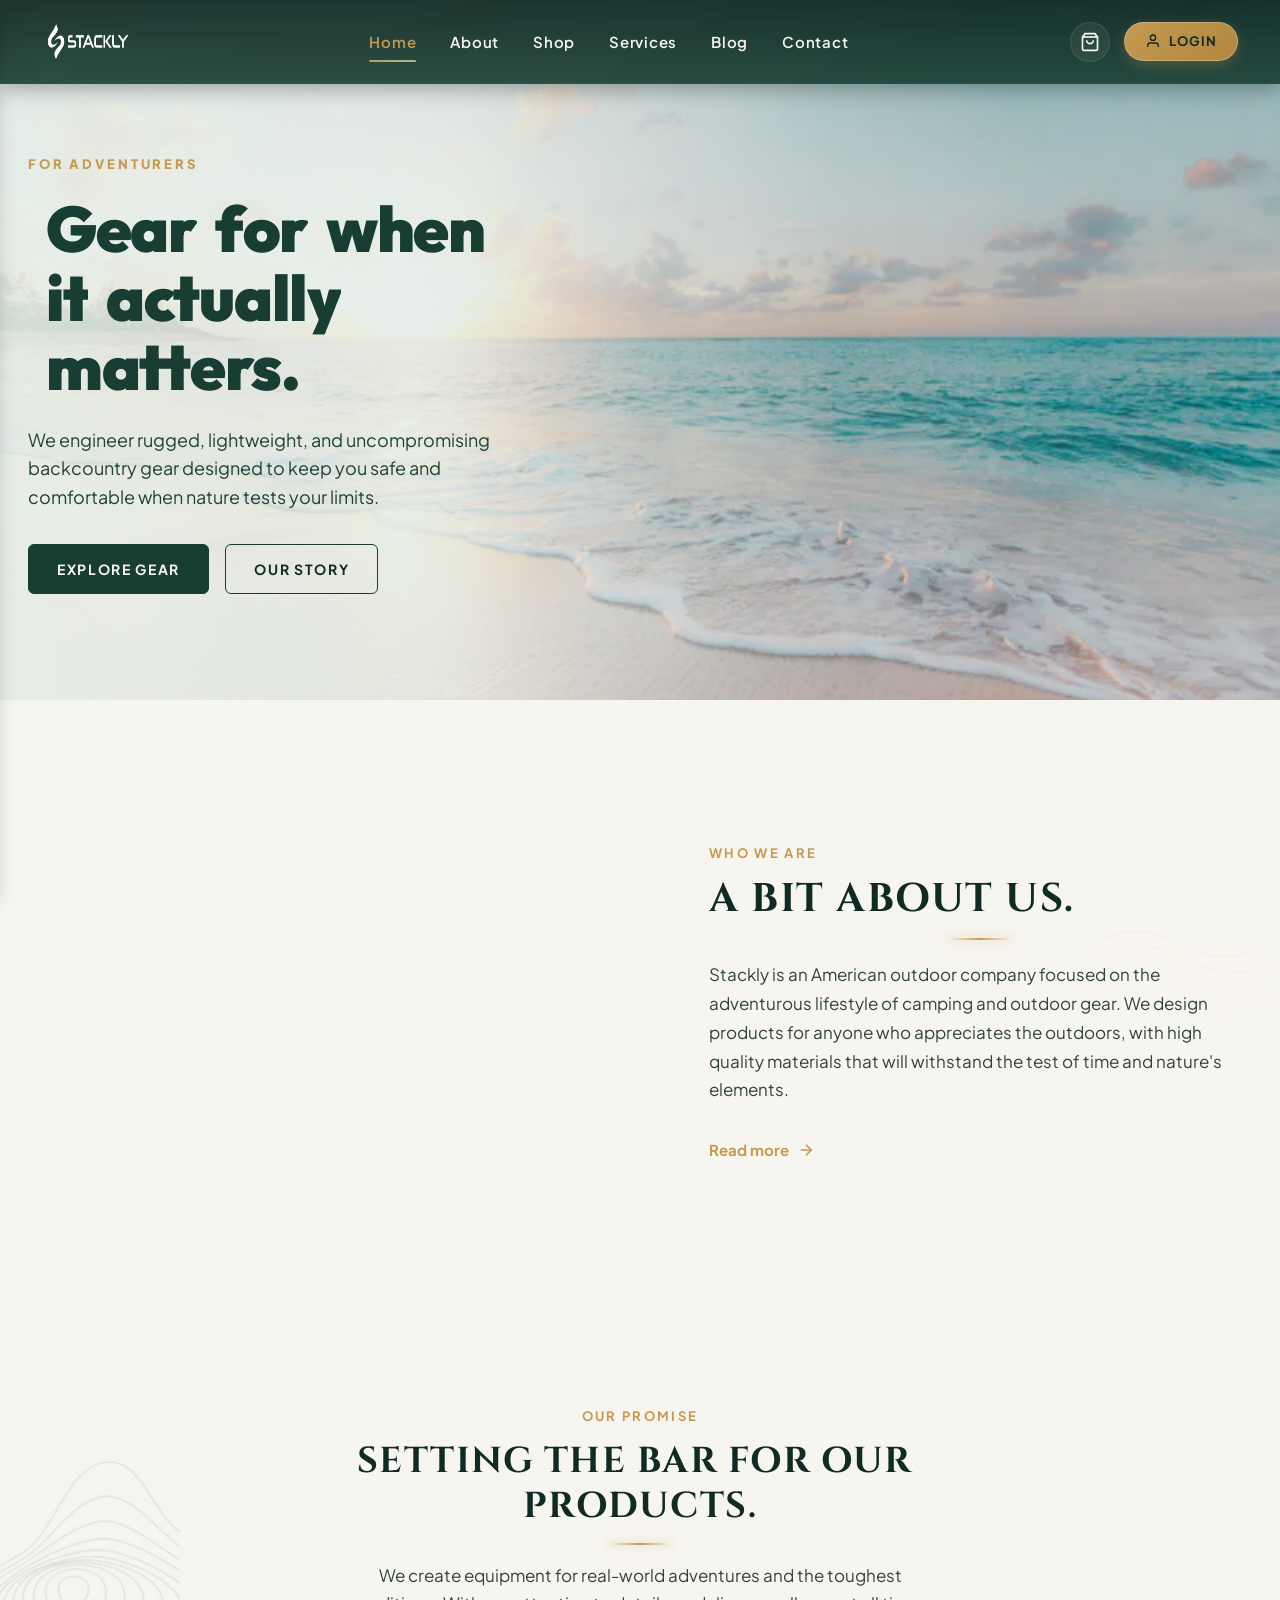
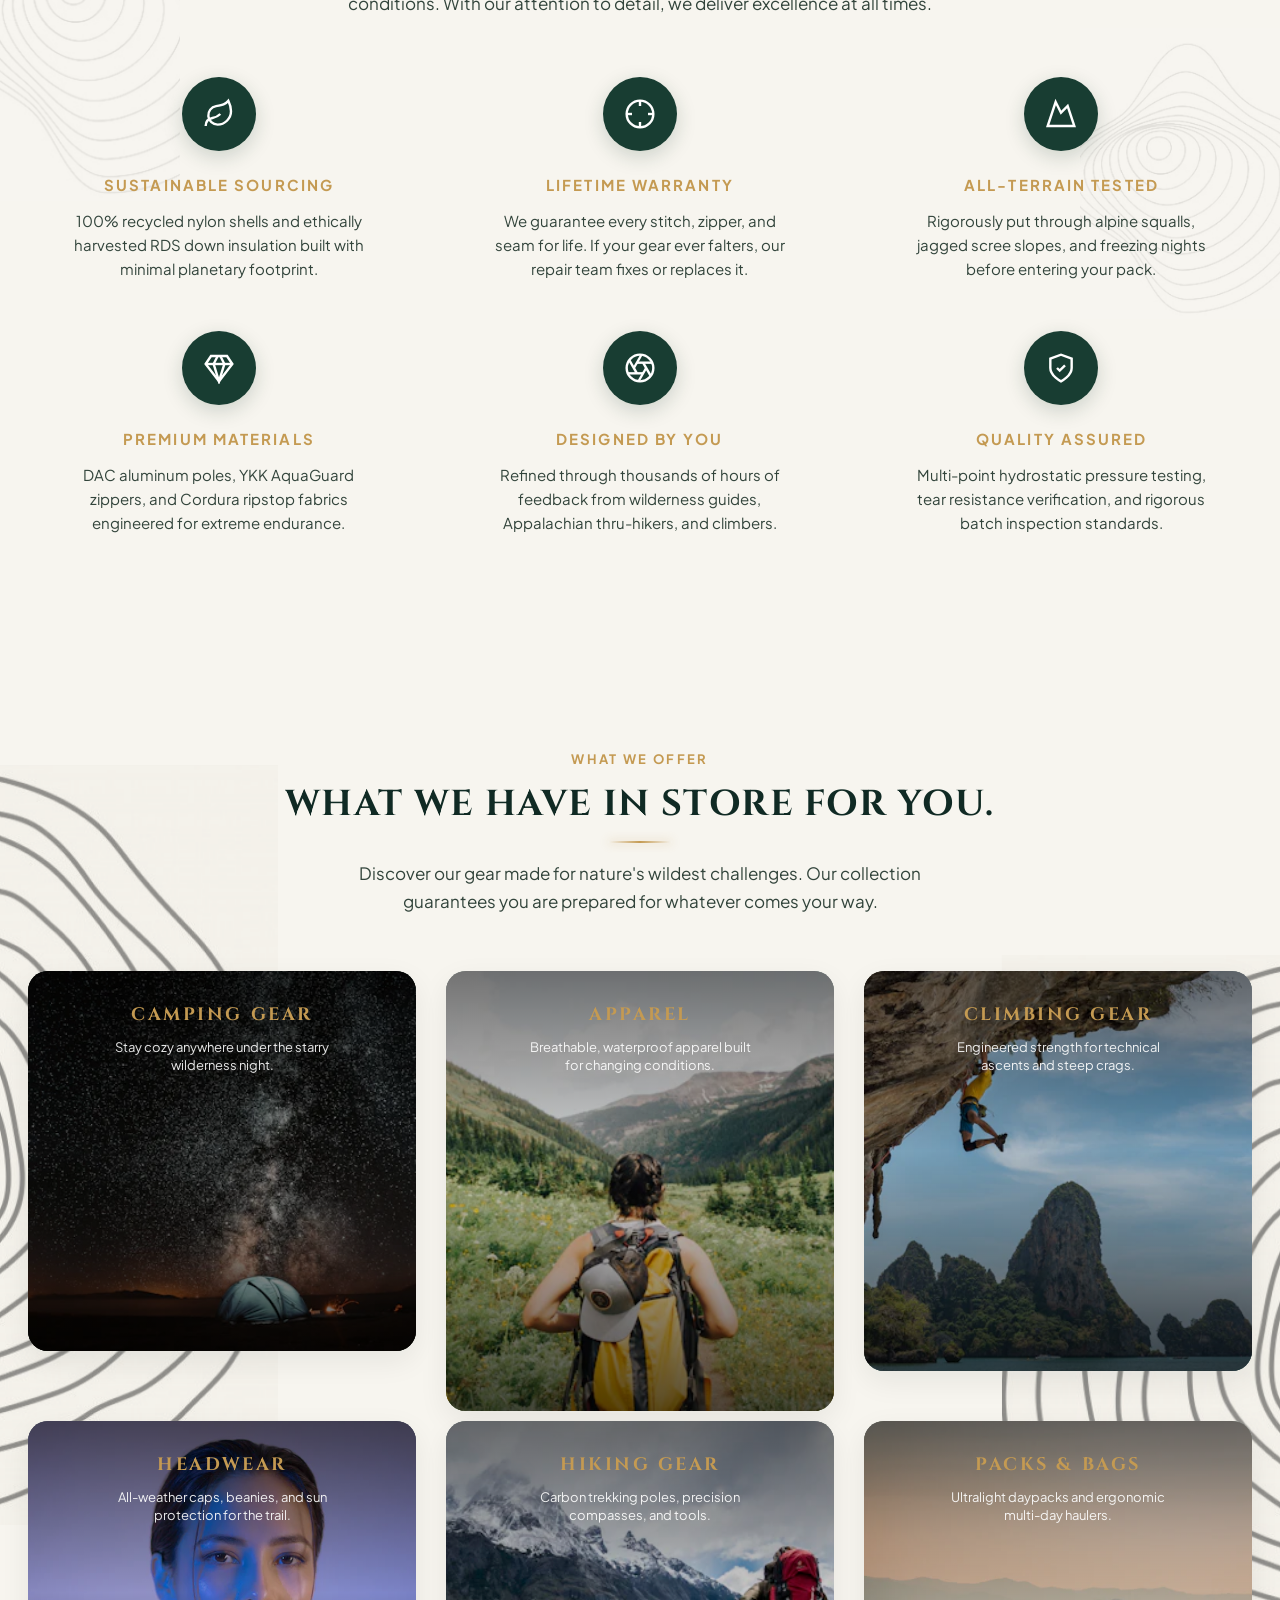
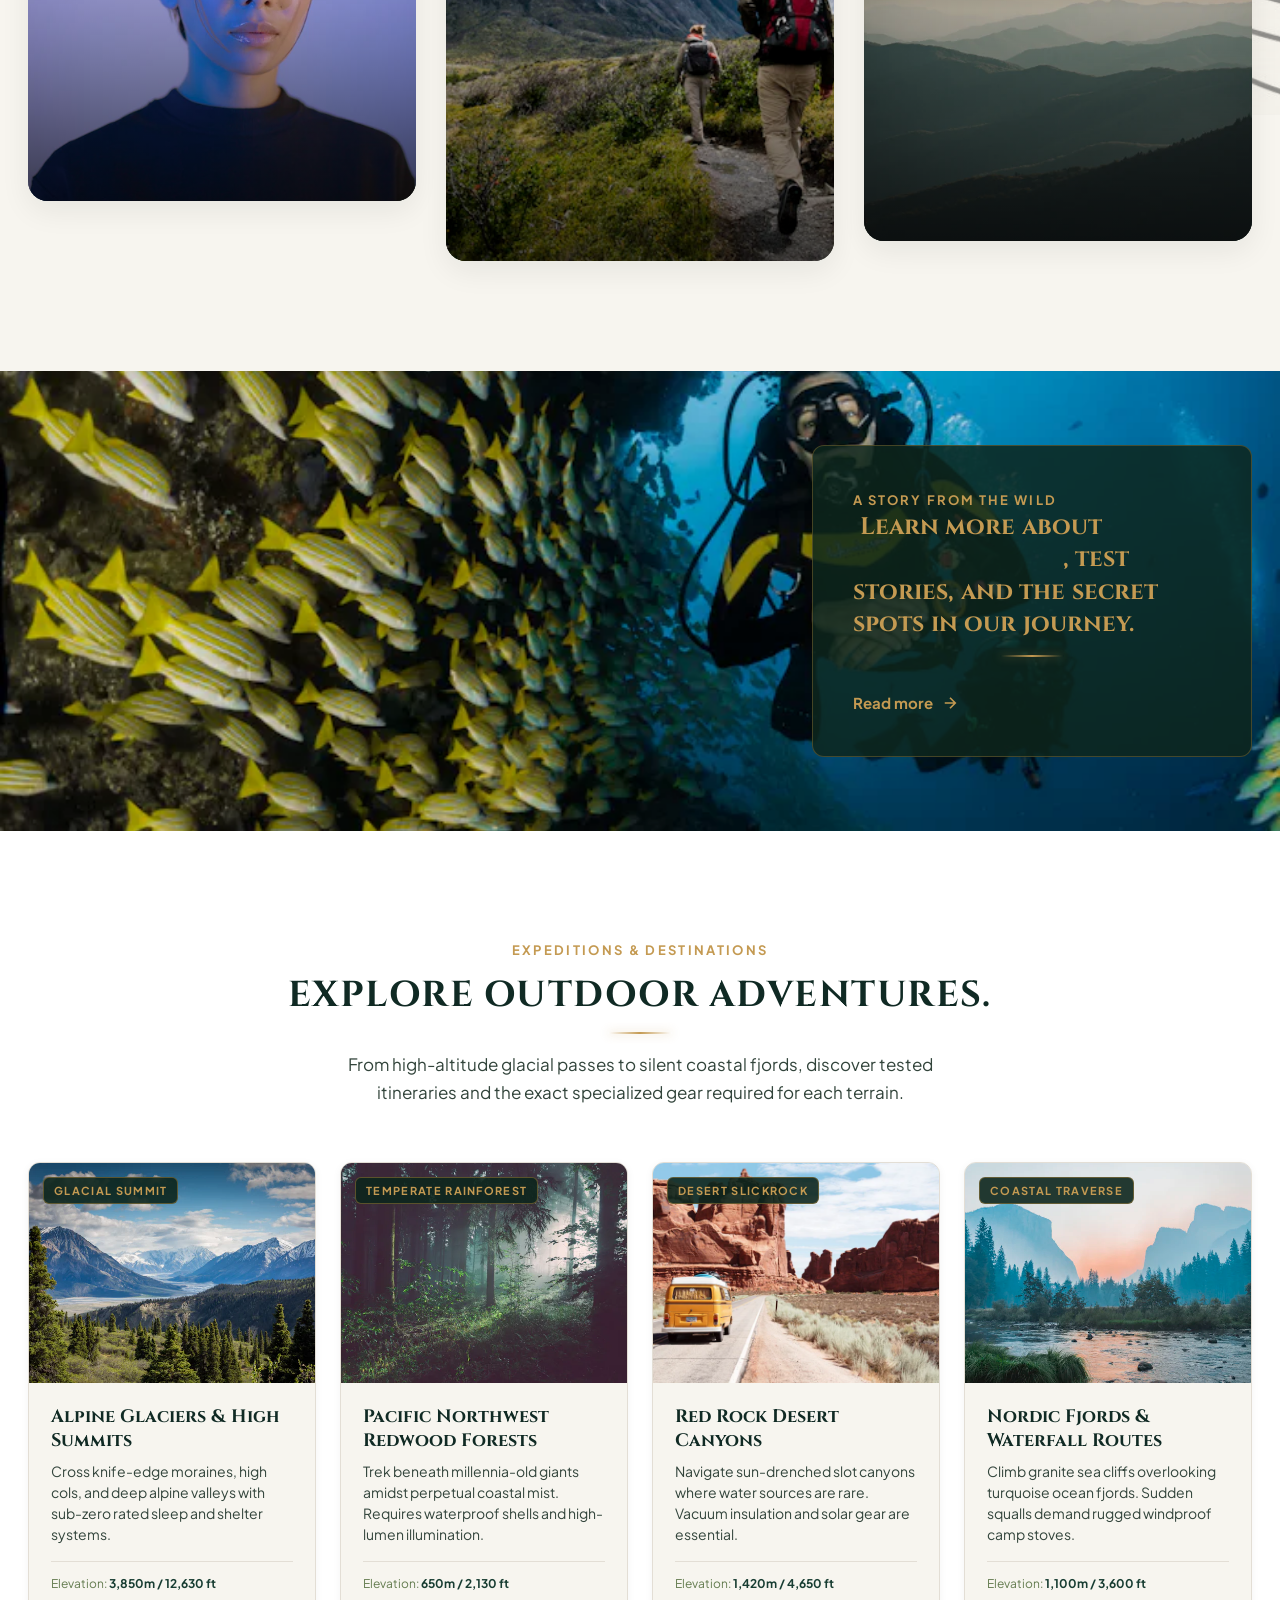
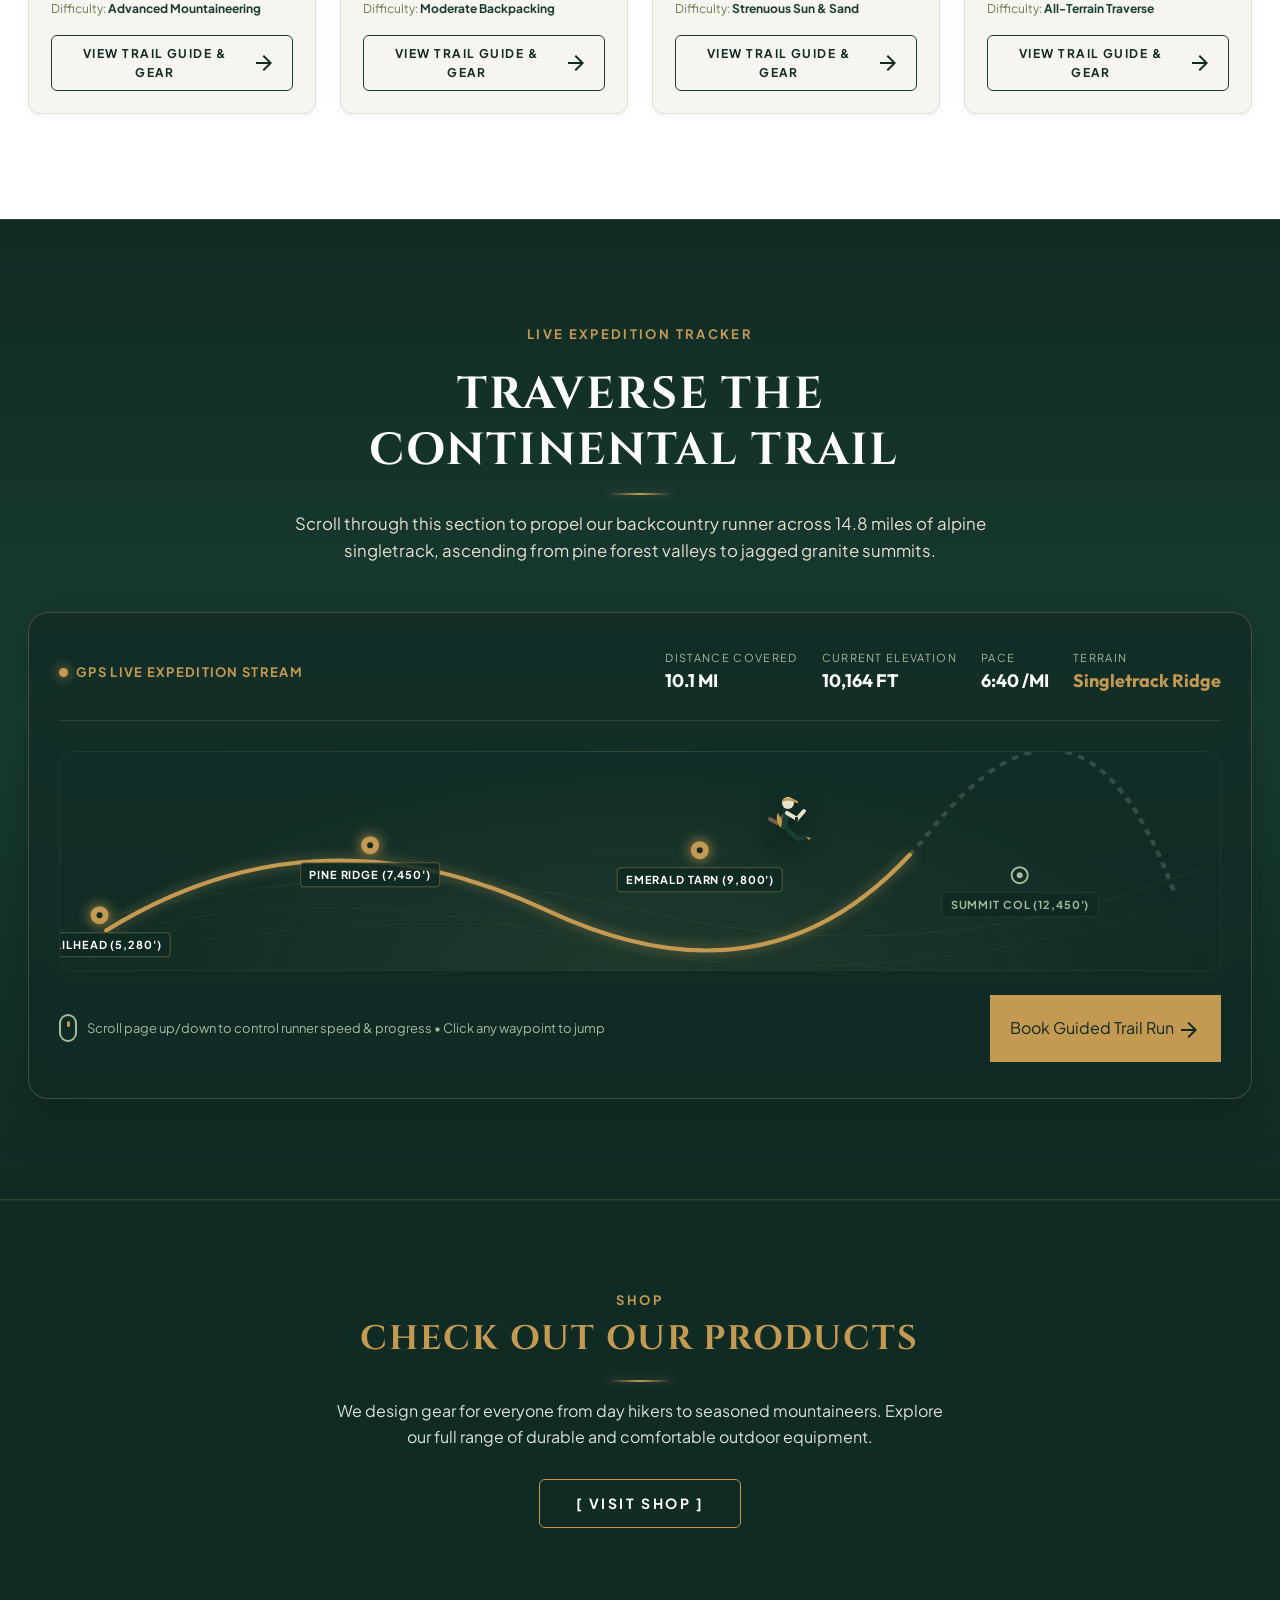
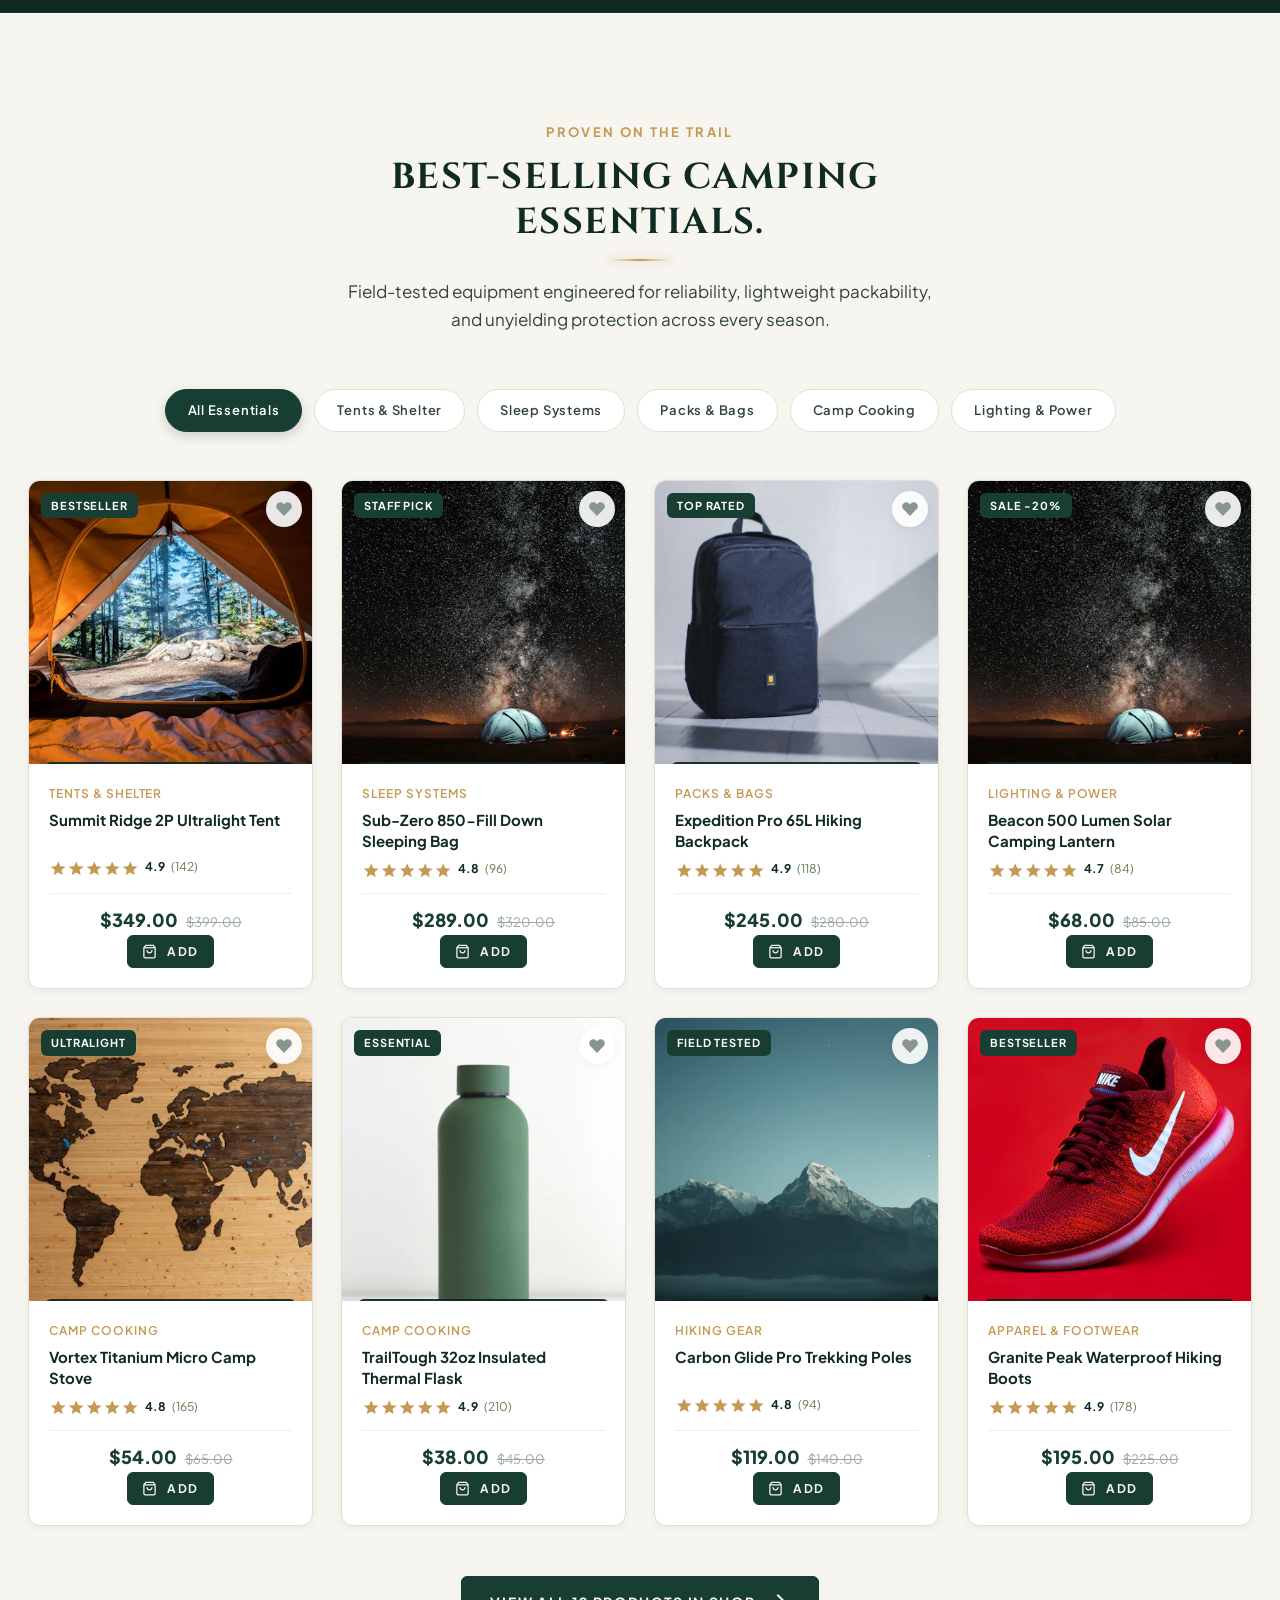
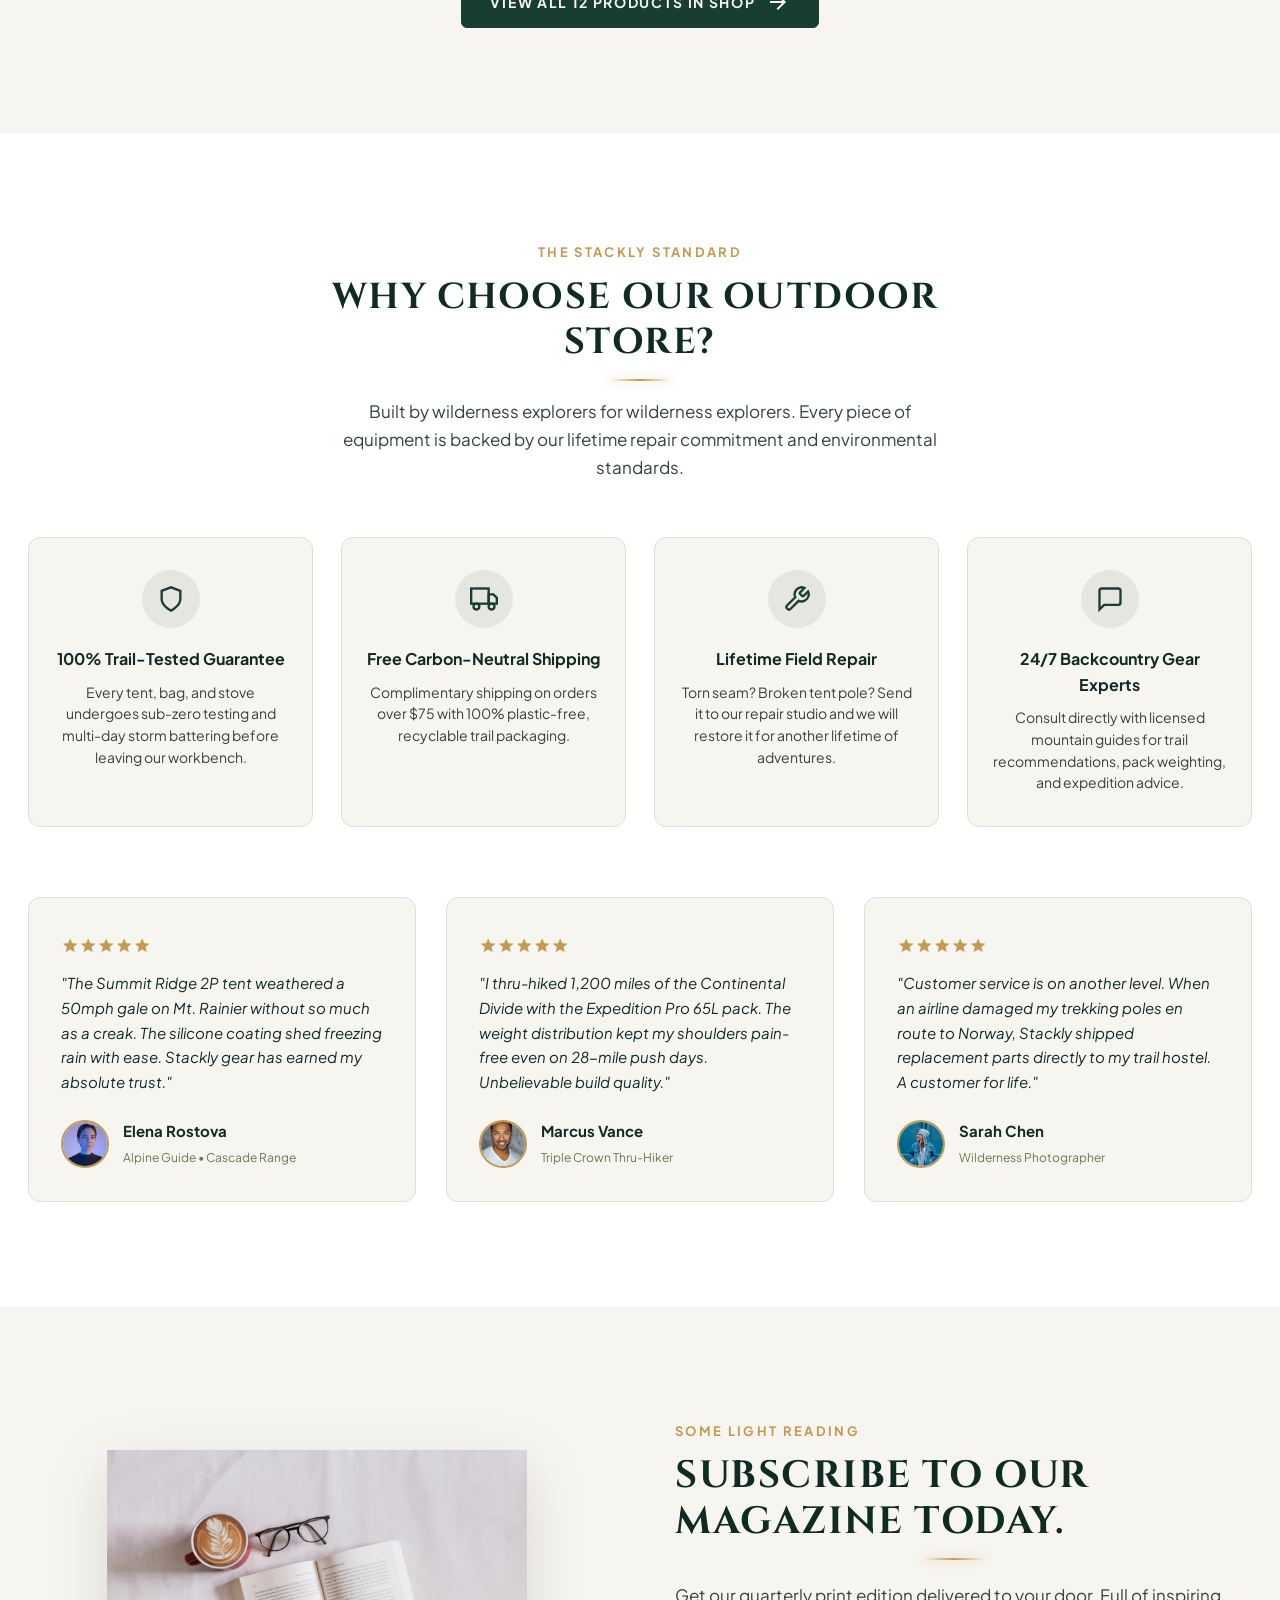
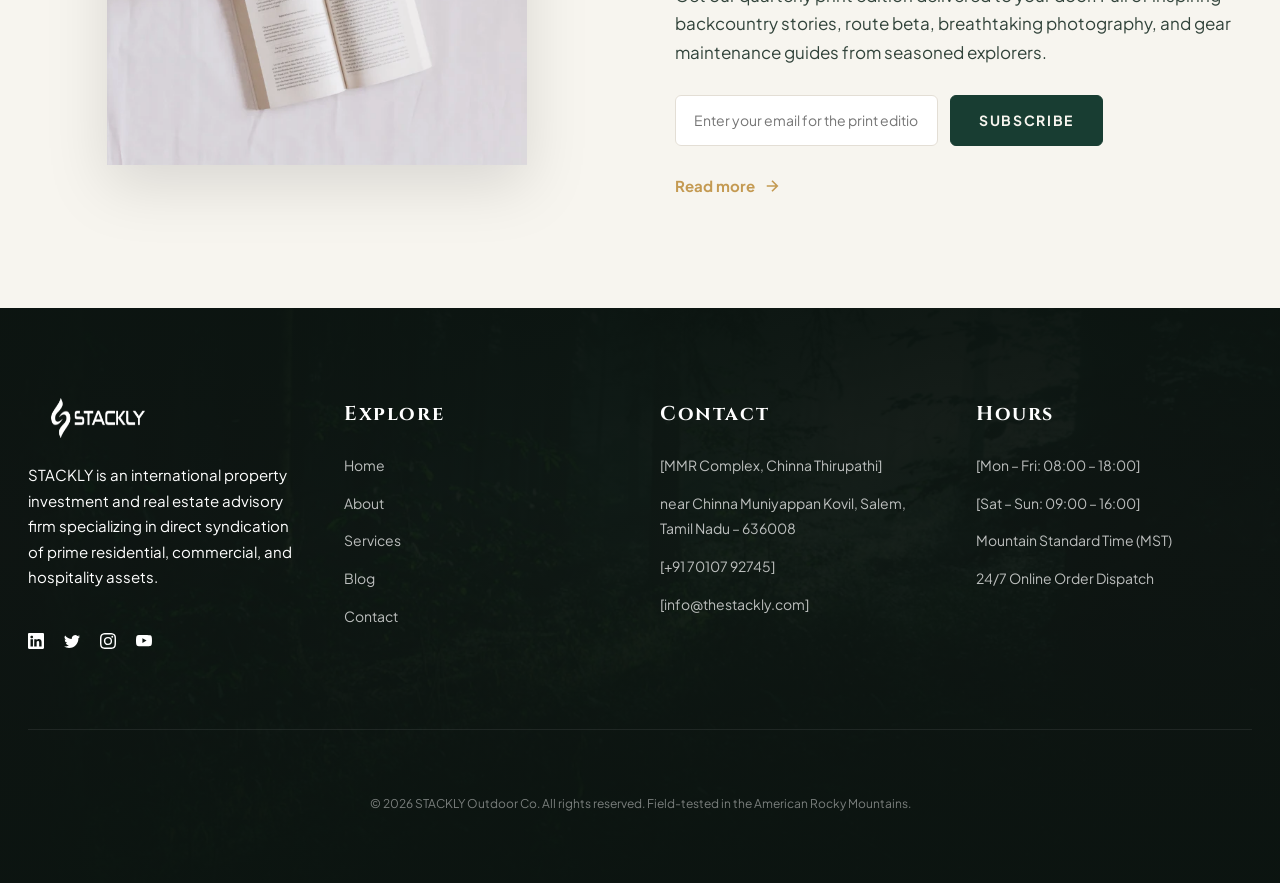
==== commit 9246800e: "bugs to identify katharvan" ====
--- a/index.html
+++ b/index.html
@@ -83,6 +83,7 @@
       <nav class="header-nav-center" aria-label="Main Navigation">
         <a href="index.html" class="nav-link active">Home</a>
         <a href="about.html" class="nav-link">About</a>
+        <a href="shop.html" class="nav-link">Shop</a>
         <a href="services.html" class="nav-link">Services</a>
         <a href="blog.html" class="nav-link">Blog</a>
         <a href="contact.html" class="nav-link">Contact</a>
@@ -132,6 +133,7 @@
     <nav class="mobile-nav-links">
       <a href="index.html" class="active"><span>Home</span></a>
       <a href="about.html"><span>About</span></a>
+      <a href="shop.html"><span>Shop</span></a>
       <a href="services.html"><span>Services</span></a>
       <a href="blog.html"><span>Blog</span></a>
       <a href="contact.html"><span>Contact</span></a>
@@ -602,7 +604,7 @@
               <span class="mouse-scroll-icon"><span class="mouse-scroll-wheel"></span></span>
               <span>Scroll page up/down to control runner speed &amp; progress &bull; Click any waypoint to jump</span>
             </div>
-            <a href="404.html" class="dash-btn dash-btn-primary dash-btn-sm" style="background:#C49A52; color:#102A24; text-decoration:none;">Book Guided Trail Run <span class="material-symbols-outlined">arrow_forward</span></a>
+            <a href="404.html" class="dash-btn dash-btn-primary dash-btn-sm" style="background:#C49A52; padding: 20px; color:#102A24; text-decoration:none;">Book Guided Trail Run <span class="material-symbols-outlined">arrow_forward</span></a>
           </div>
         </div>
       </div>
--- a/css/style.css
+++ b/css/style.css
@@ -1349,6 +1349,7 @@
 .product-price-row {
   display: flex;
   align-items: center;
+  flex-direction: column;
   justify-content: space-between;
   margin-top: auto;
   padding-top: 12px;
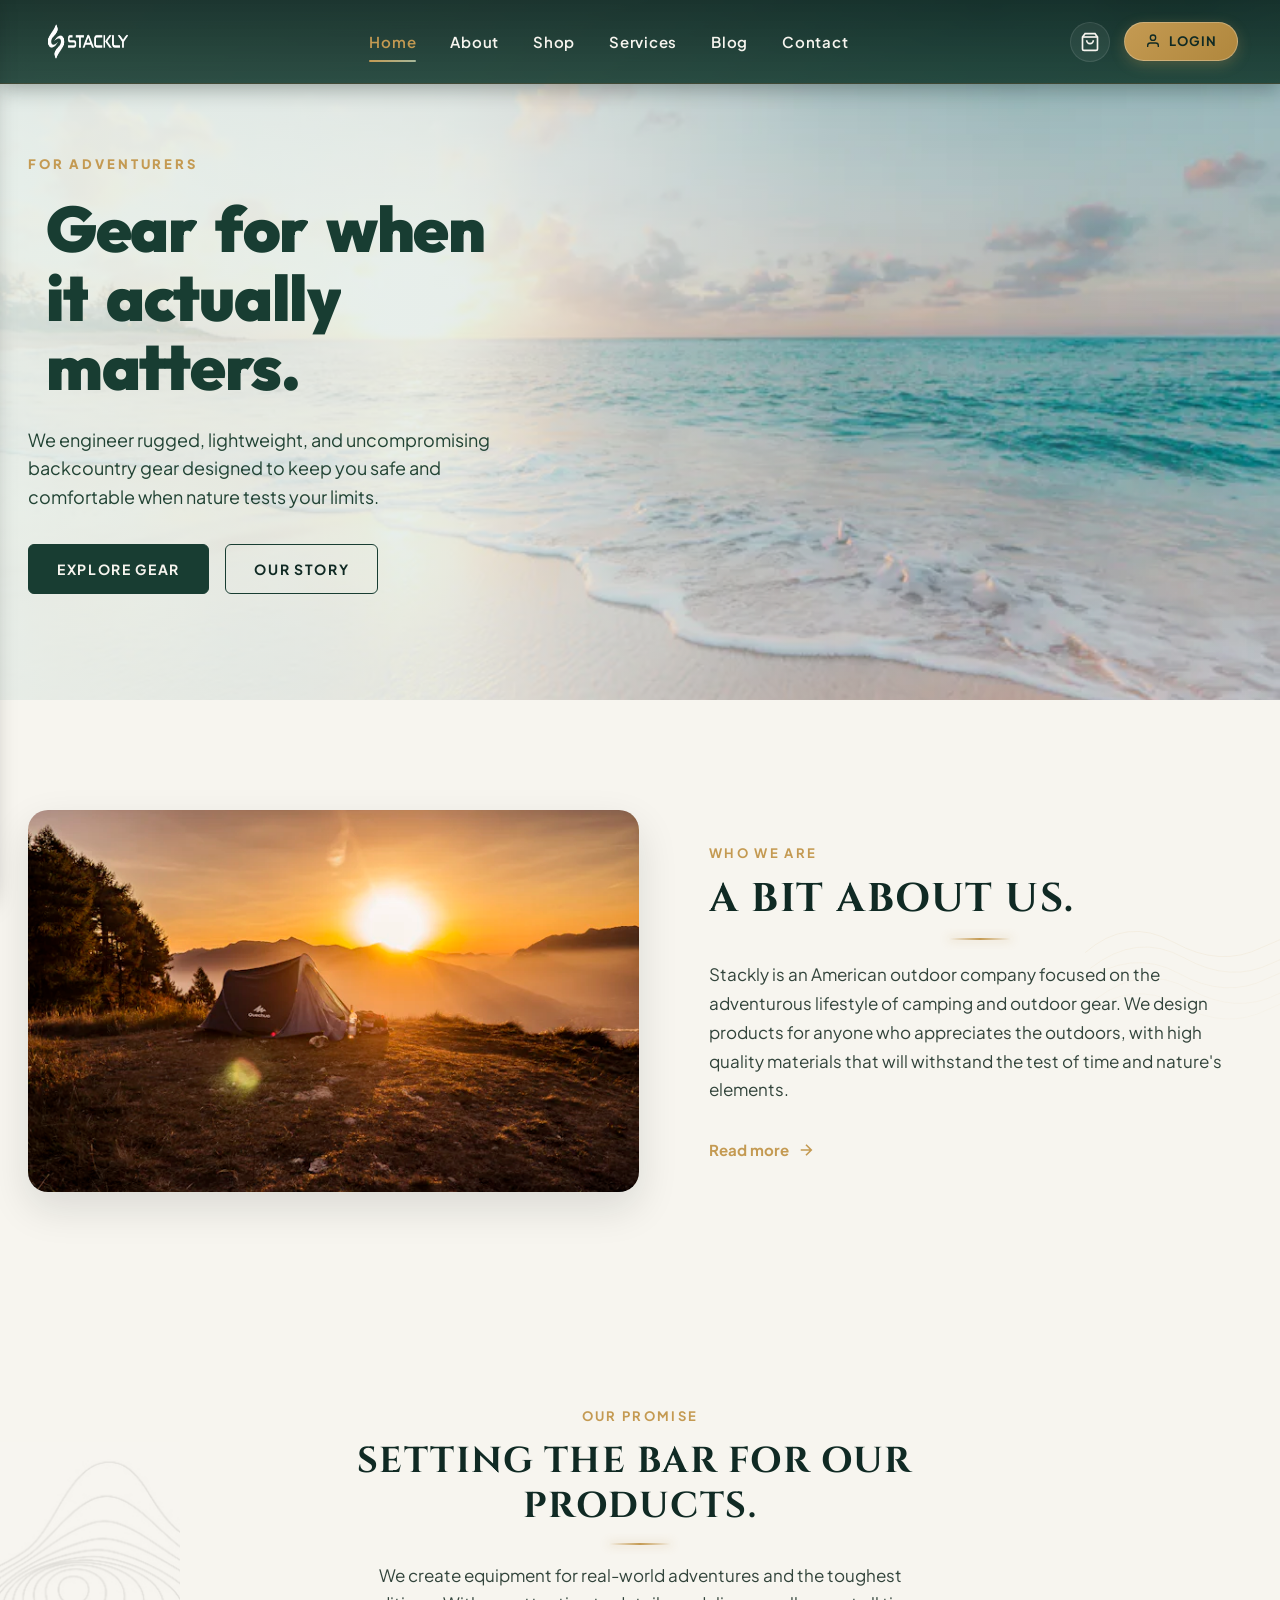
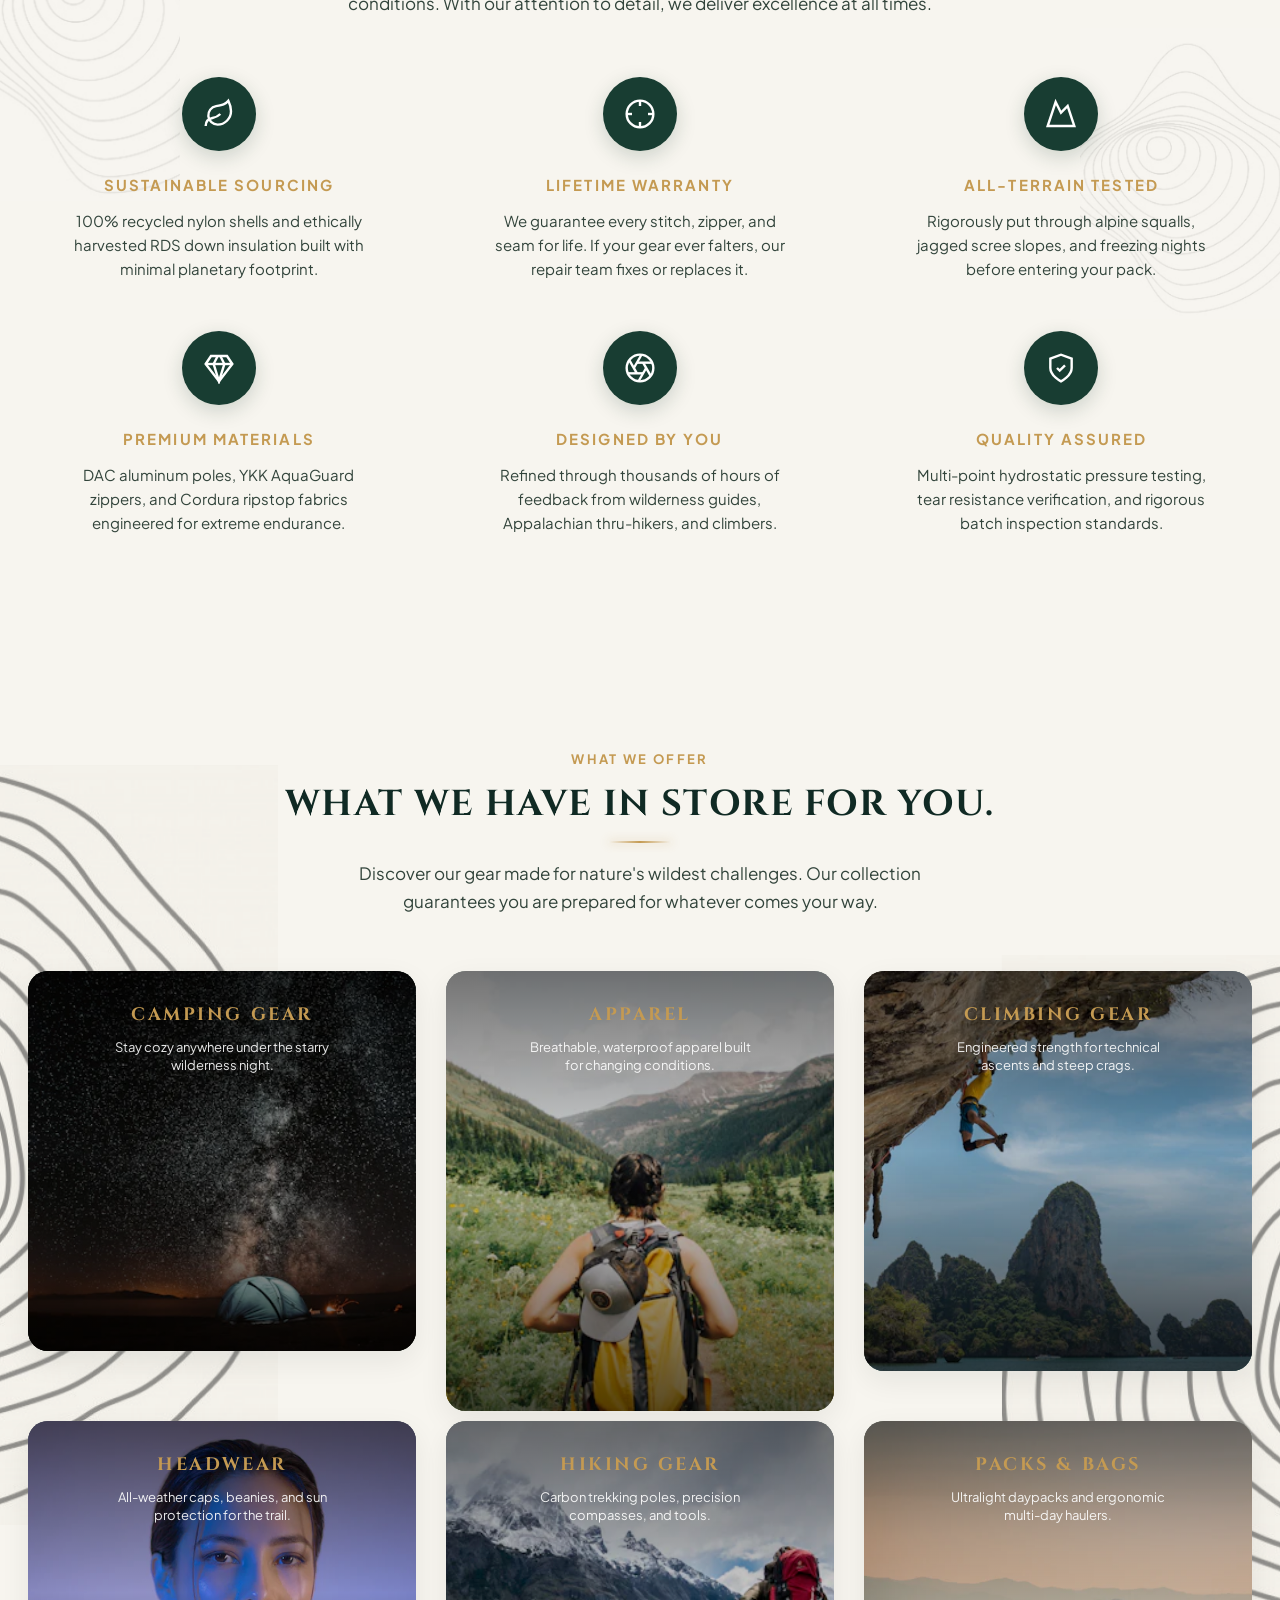
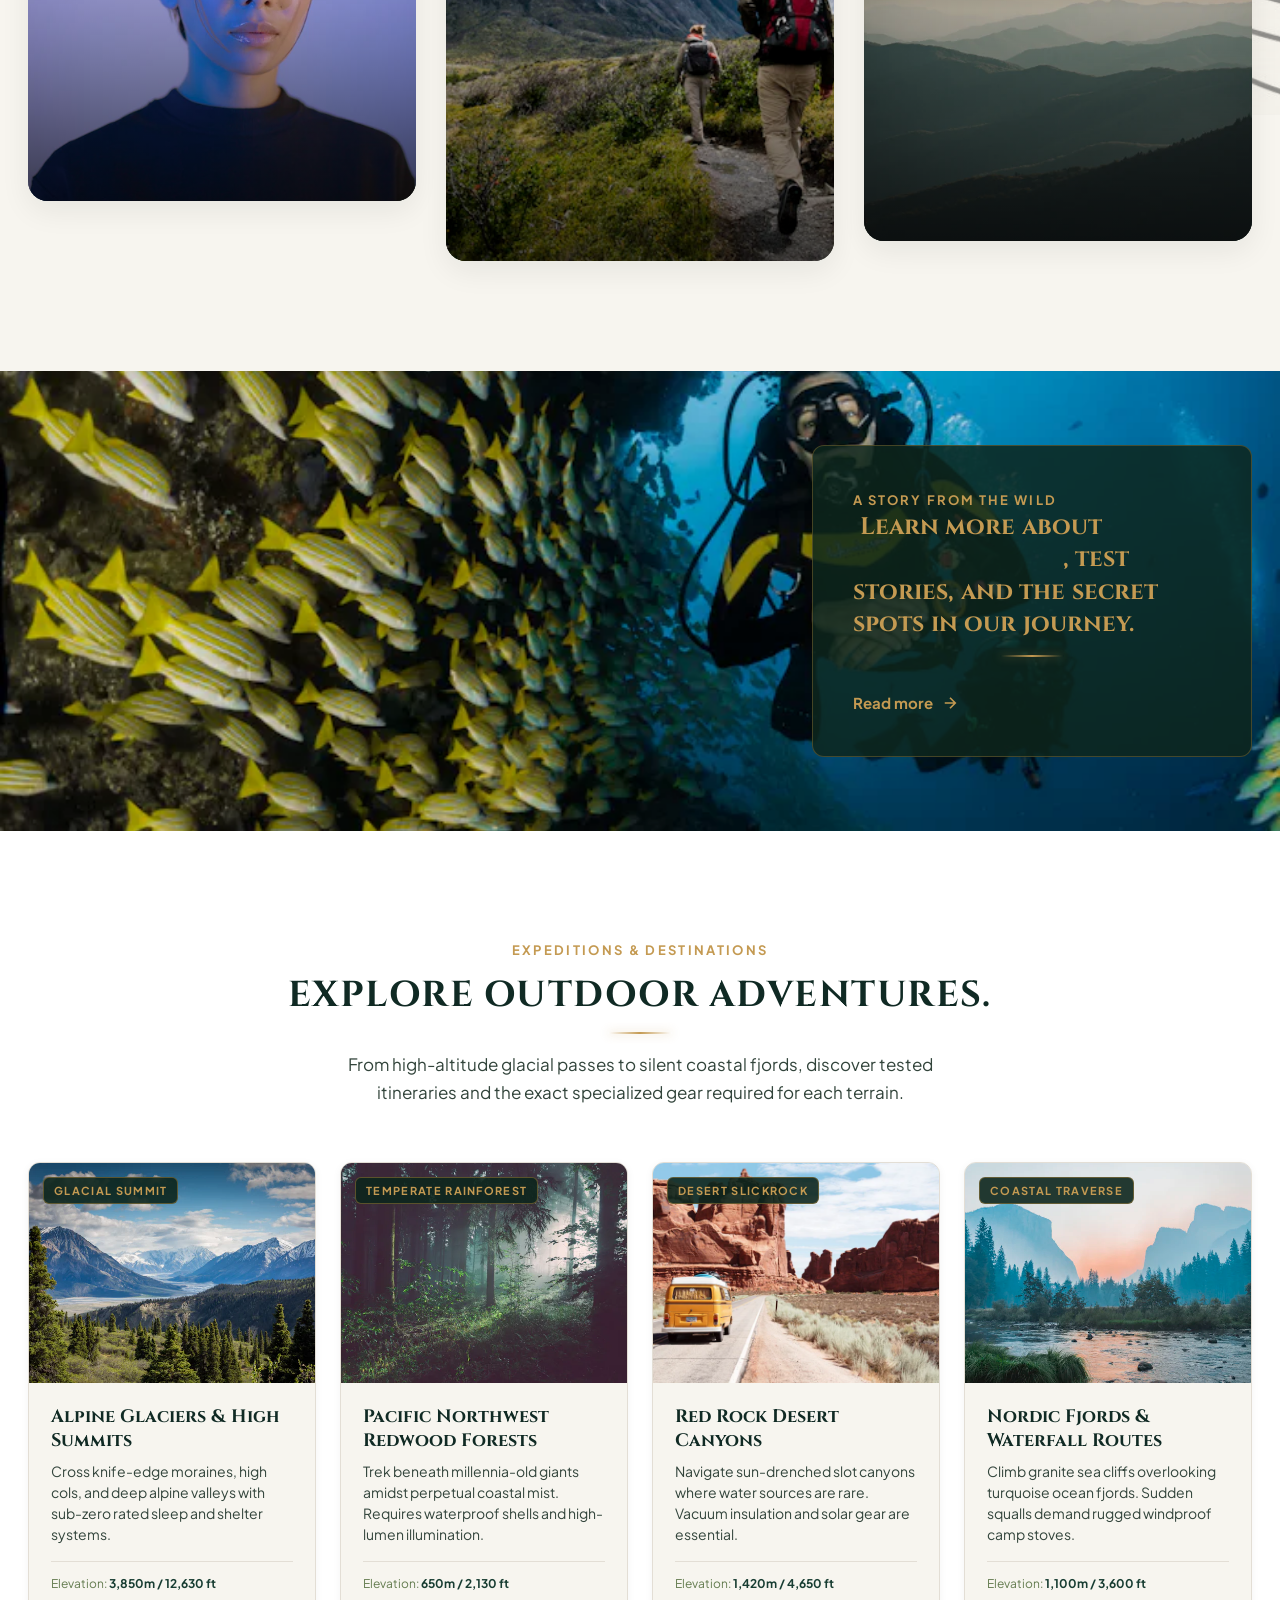
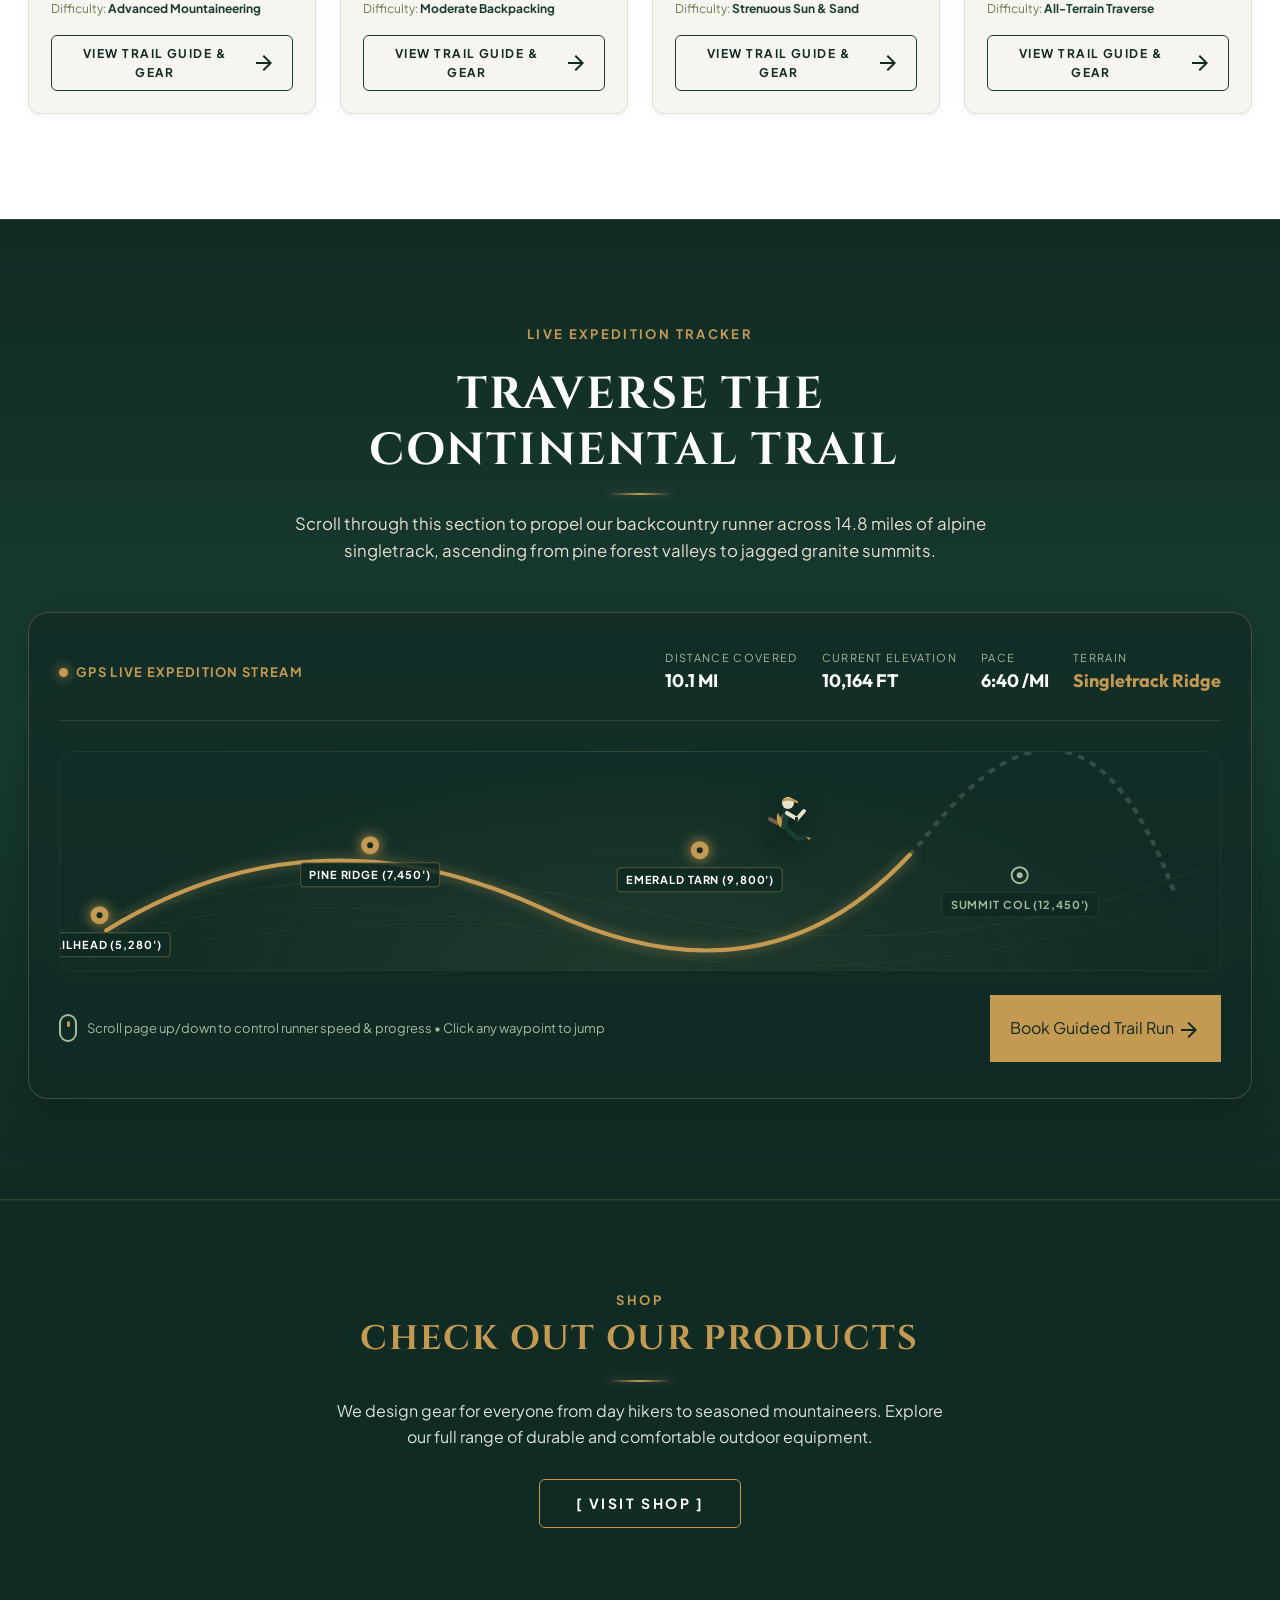
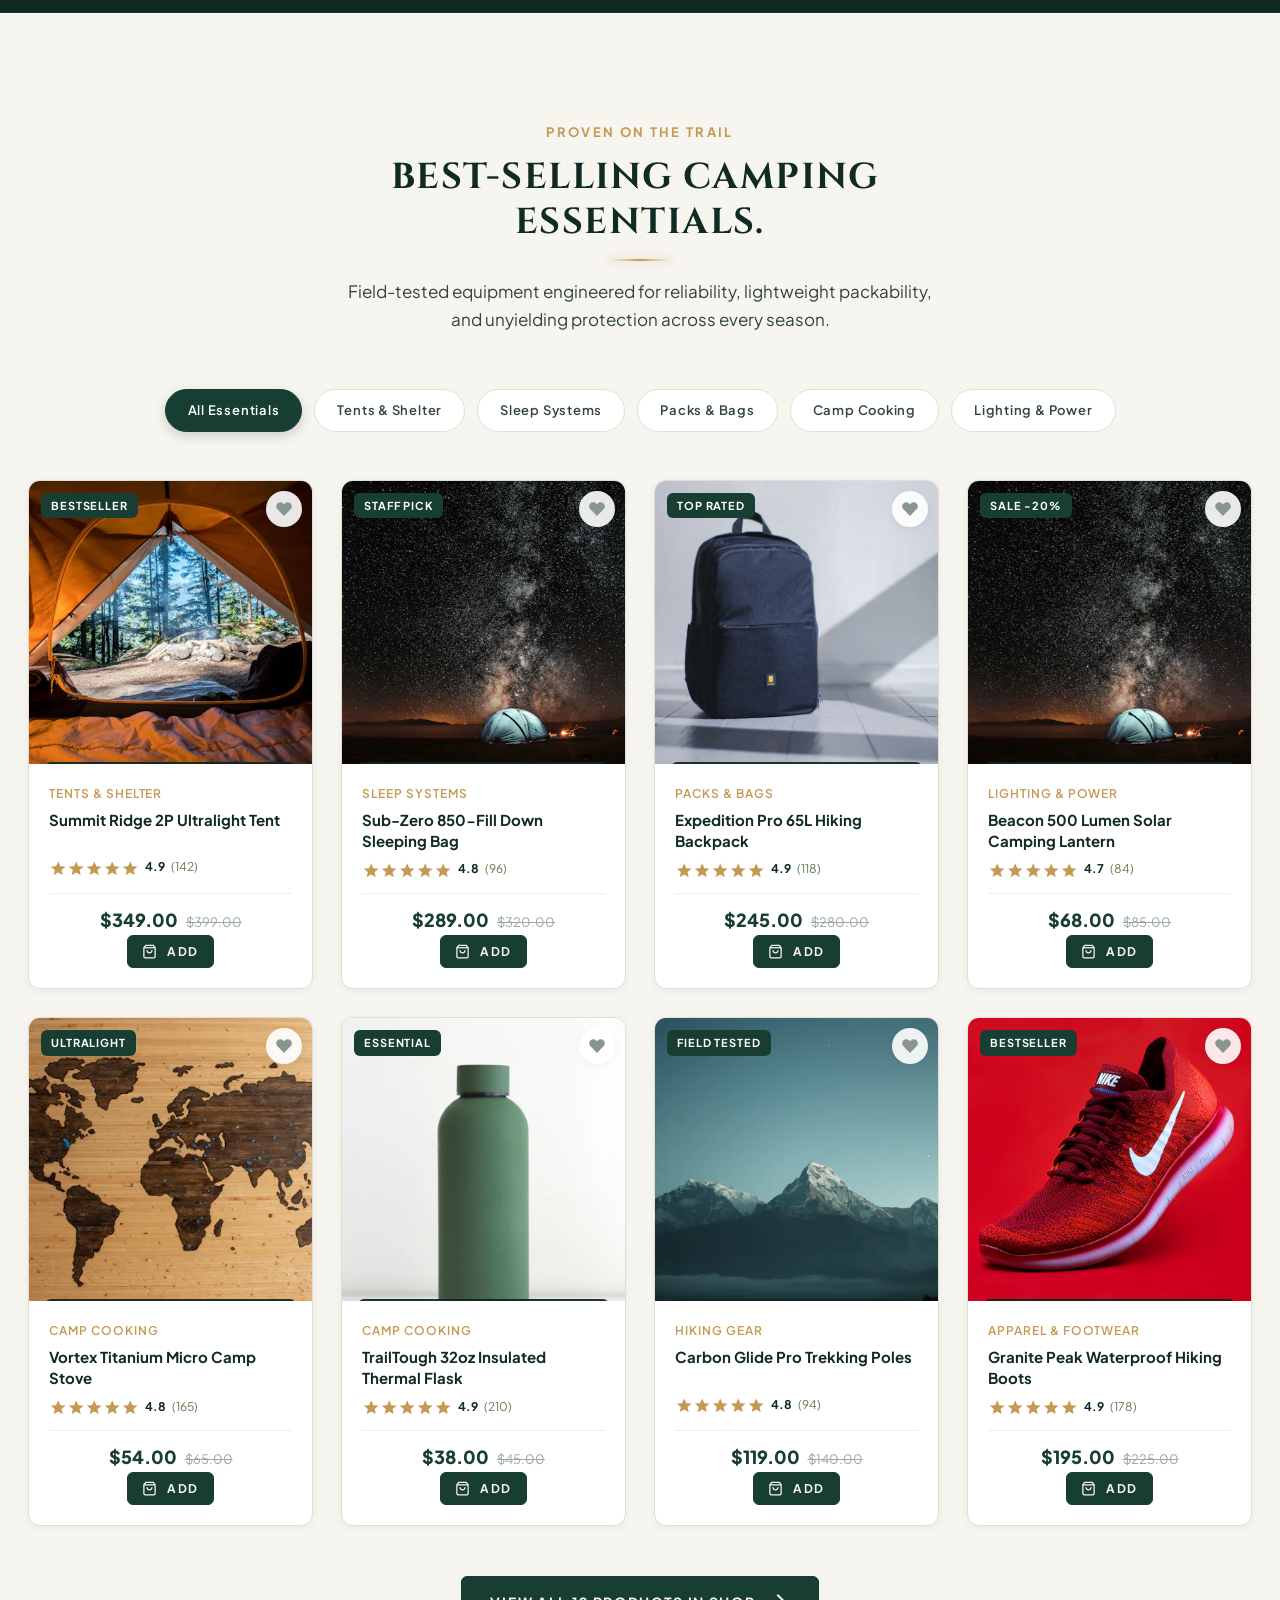
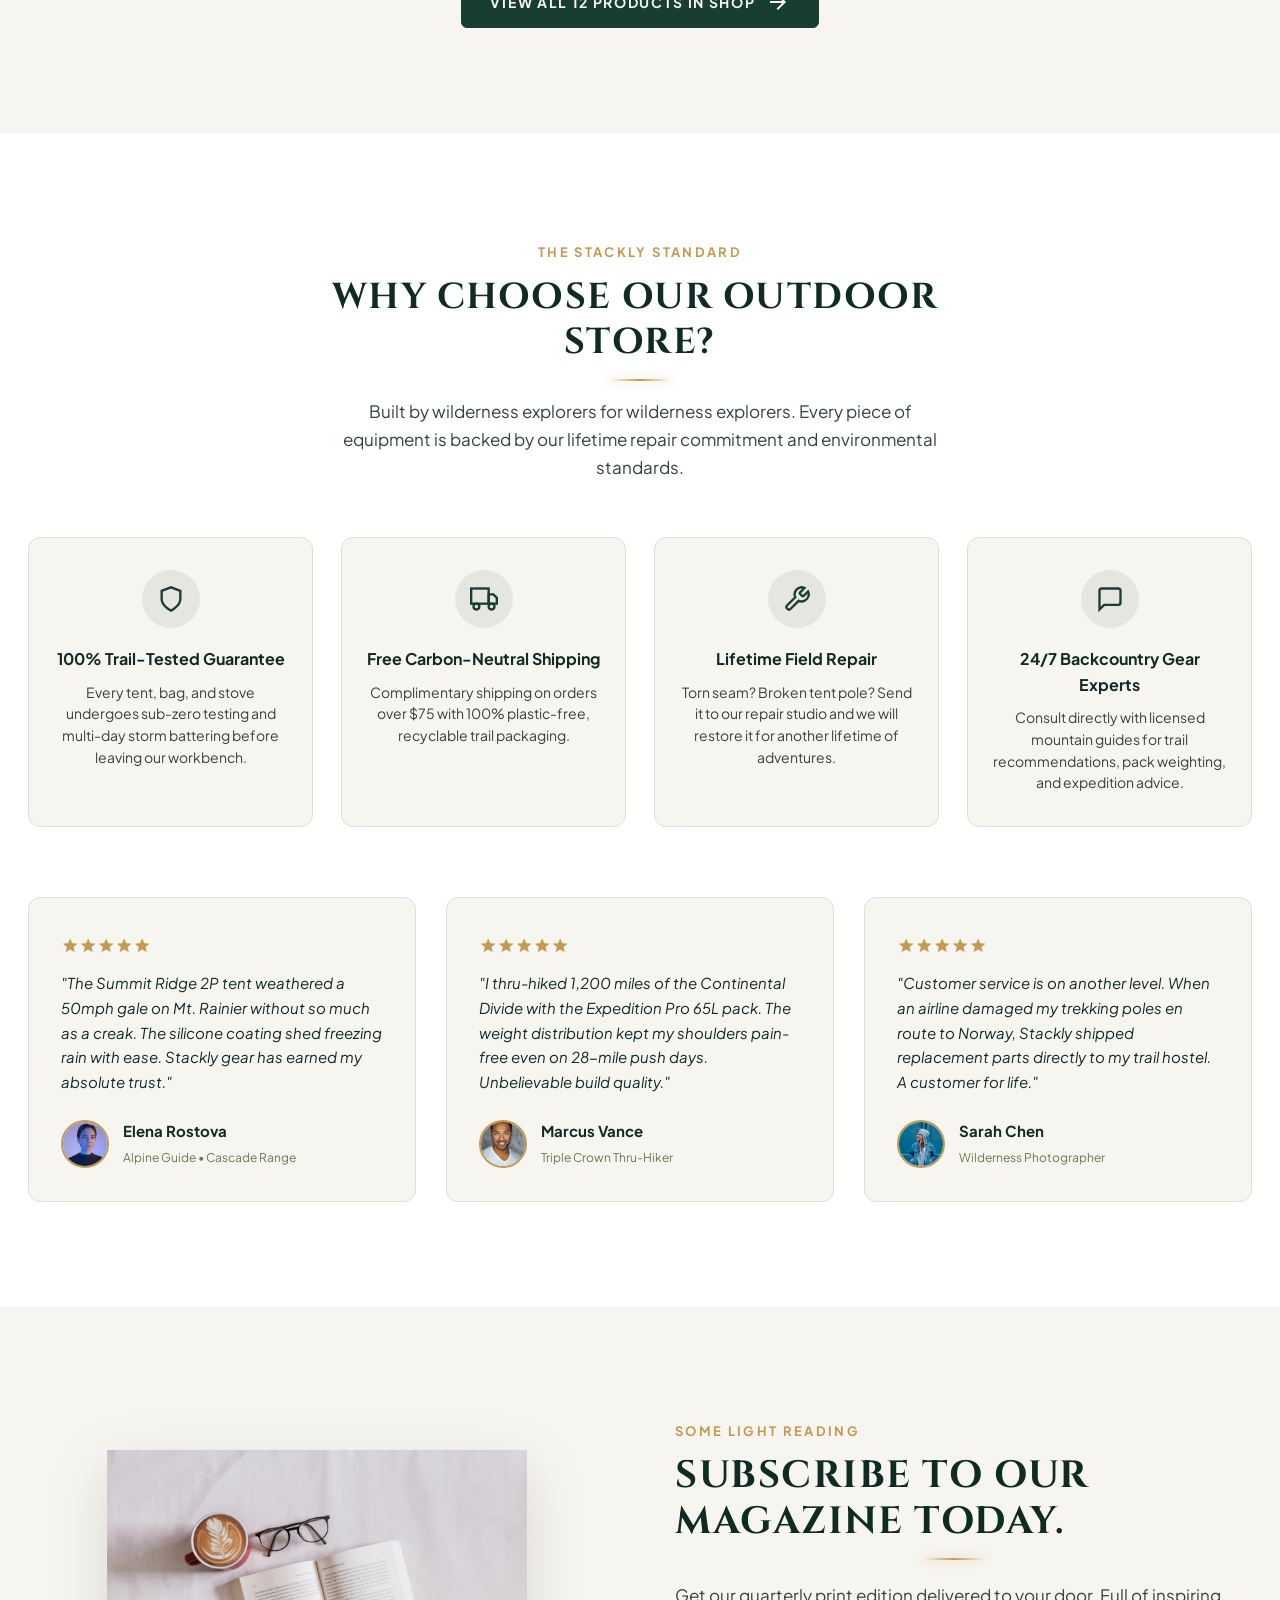
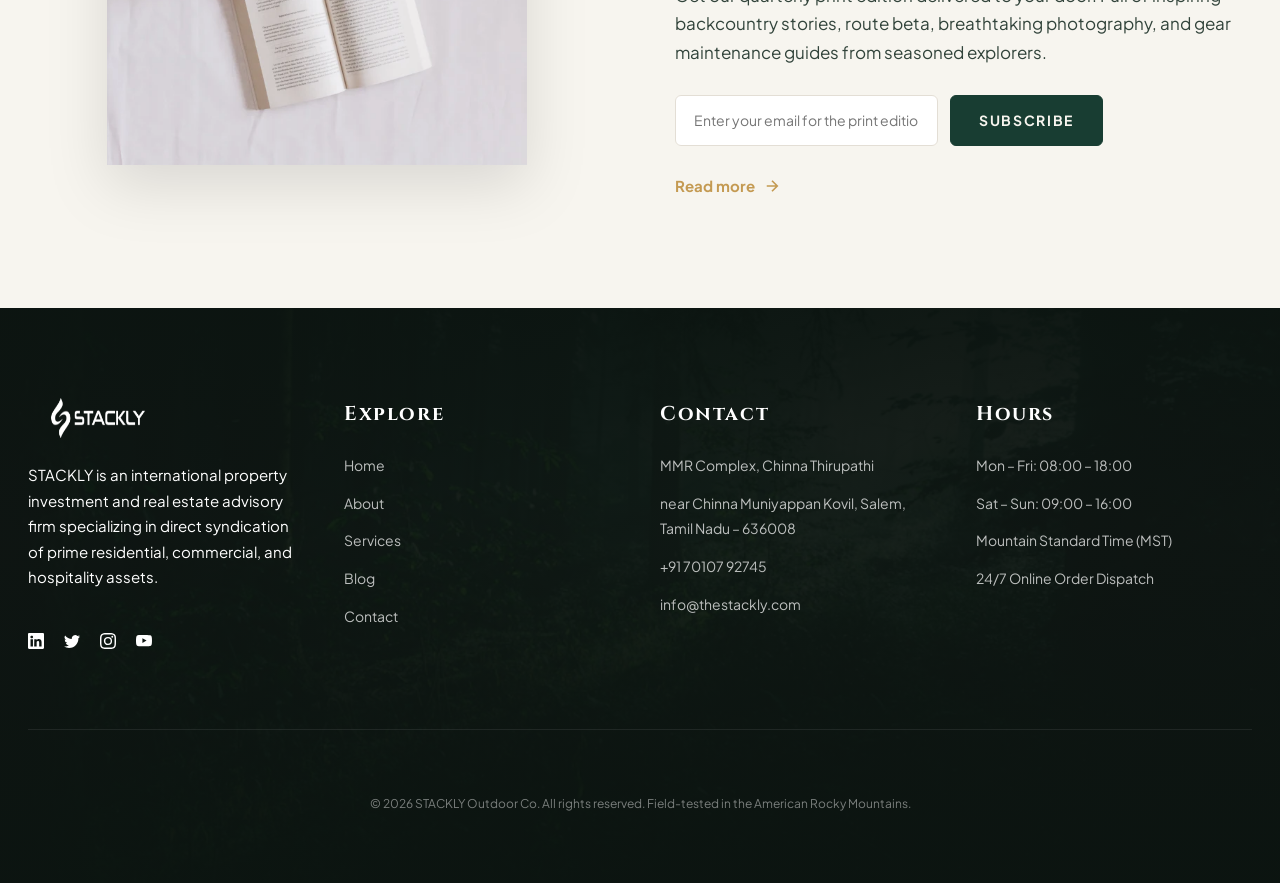
==== commit f8dec581: "changes of small request" ====
--- a/index.html
+++ b/index.html
@@ -857,10 +857,10 @@
         <div class="footer-col">
           <h3 class="footer-col-title">Contact</h3>
           <ul class="footer-col-list">
-            <li><span>[MMR Complex, Chinna Thirupathi]</span></li>
+            <li><span>MMR Complex, Chinna Thirupathi</span></li>
             <li><span>near Chinna Muniyappan Kovil, Salem, Tamil Nadu – 636008</span></li>
-            <li><span>[+91 70107 92745]</span></li>
-            <li><a href="mailto:hello@stacklyoutdoor.com">[info@thestackly.com]</a></li>
+            <li><span>+91 70107 92745</span></li>
+            <li><a href="mailto:hello@stacklyoutdoor.com">info@thestackly.com</a></li>
           </ul>
         </div>
 
@@ -868,8 +868,8 @@
         <div class="footer-col">
           <h3 class="footer-col-title">Hours</h3>
           <ul class="footer-col-list">
-            <li><span>[Mon &ndash; Fri: 08:00 &ndash; 18:00]</span></li>
-            <li><span>[Sat &ndash; Sun: 09:00 &ndash; 16:00]</span></li>
+            <li><span>Mon &ndash; Fri: 08:00 &ndash; 18:00</span></li>
+            <li><span>Sat &ndash; Sun: 09:00 &ndash; 16:00</span></li>
             <li><span>Mountain Standard Time (MST)</span></li>
             <li><span>24/7 Online Order Dispatch</span></li>
           </ul>
--- a/css/style.css
+++ b/css/style.css
@@ -3168,4 +3168,86 @@
 .footer-links a:hover {
   color: var(--accent-gold);
   transform: translateX(4px);
+}
+
+/* Trust Grid */
+
+.trust-grid {
+    display: grid;
+    grid-template-columns: repeat(auto-fit, minmax(250px, 1fr));
+    gap: 30px;
+}
+
+/* Trust Card */
+
+.trust-card {
+    background: var(--color-bg-cream);
+    padding: 32px 24px;
+    border-radius: 18px;
+    text-align: center;
+    border: 1px solid var(--color-border);
+    transition: all 0.35s ease;
+}
+
+.trust-card:hover {
+    transform: translateY(-7px);
+    border-color: var(--color-gold);
+    box-shadow: 0 12px 30px rgba(0, 0, 0, 0.07);
+}
+
+/* Icon Circle */
+
+.trust-icon {
+    width: 60px;
+    height: 60px;
+    background: var(--color-dark-green);
+    color: #C49A52;
+    border-radius: 50%;
+    display: flex;
+    align-items: center;
+    justify-content: center;
+    margin: 0 auto 18px;
+    transition: all 0.35s ease;
+}
+
+.trust-icon .material-symbols-outlined {
+    font-size: 30px;
+    font-weight: 400;
+}
+
+.trust-card:hover .trust-icon {
+    background: #C49A52;
+    color: var(--color-dark-green);
+    transform: rotate(8deg) scale(1.08);
+}
+
+/* Heading */
+
+.trust-card h4 {
+    font-family: var(--font-serif);
+    font-size: 1.2rem;
+    color: var(--color-dark-green);
+    margin-bottom: 8px;
+}
+
+/* Description */
+
+.trust-card p {
+    font-size: 0.88rem;
+    color: var(--color-text-body);
+    line-height: 1.6;
+    margin: 0;
+}
+
+/* Mobile */
+
+@media (max-width: 600px) {
+    .trust-grid {
+        grid-template-columns: 1fr;
+        gap: 18px;
+    }
+
+    .trust-card {
+        padding: 26px 20px;
+    }
 }
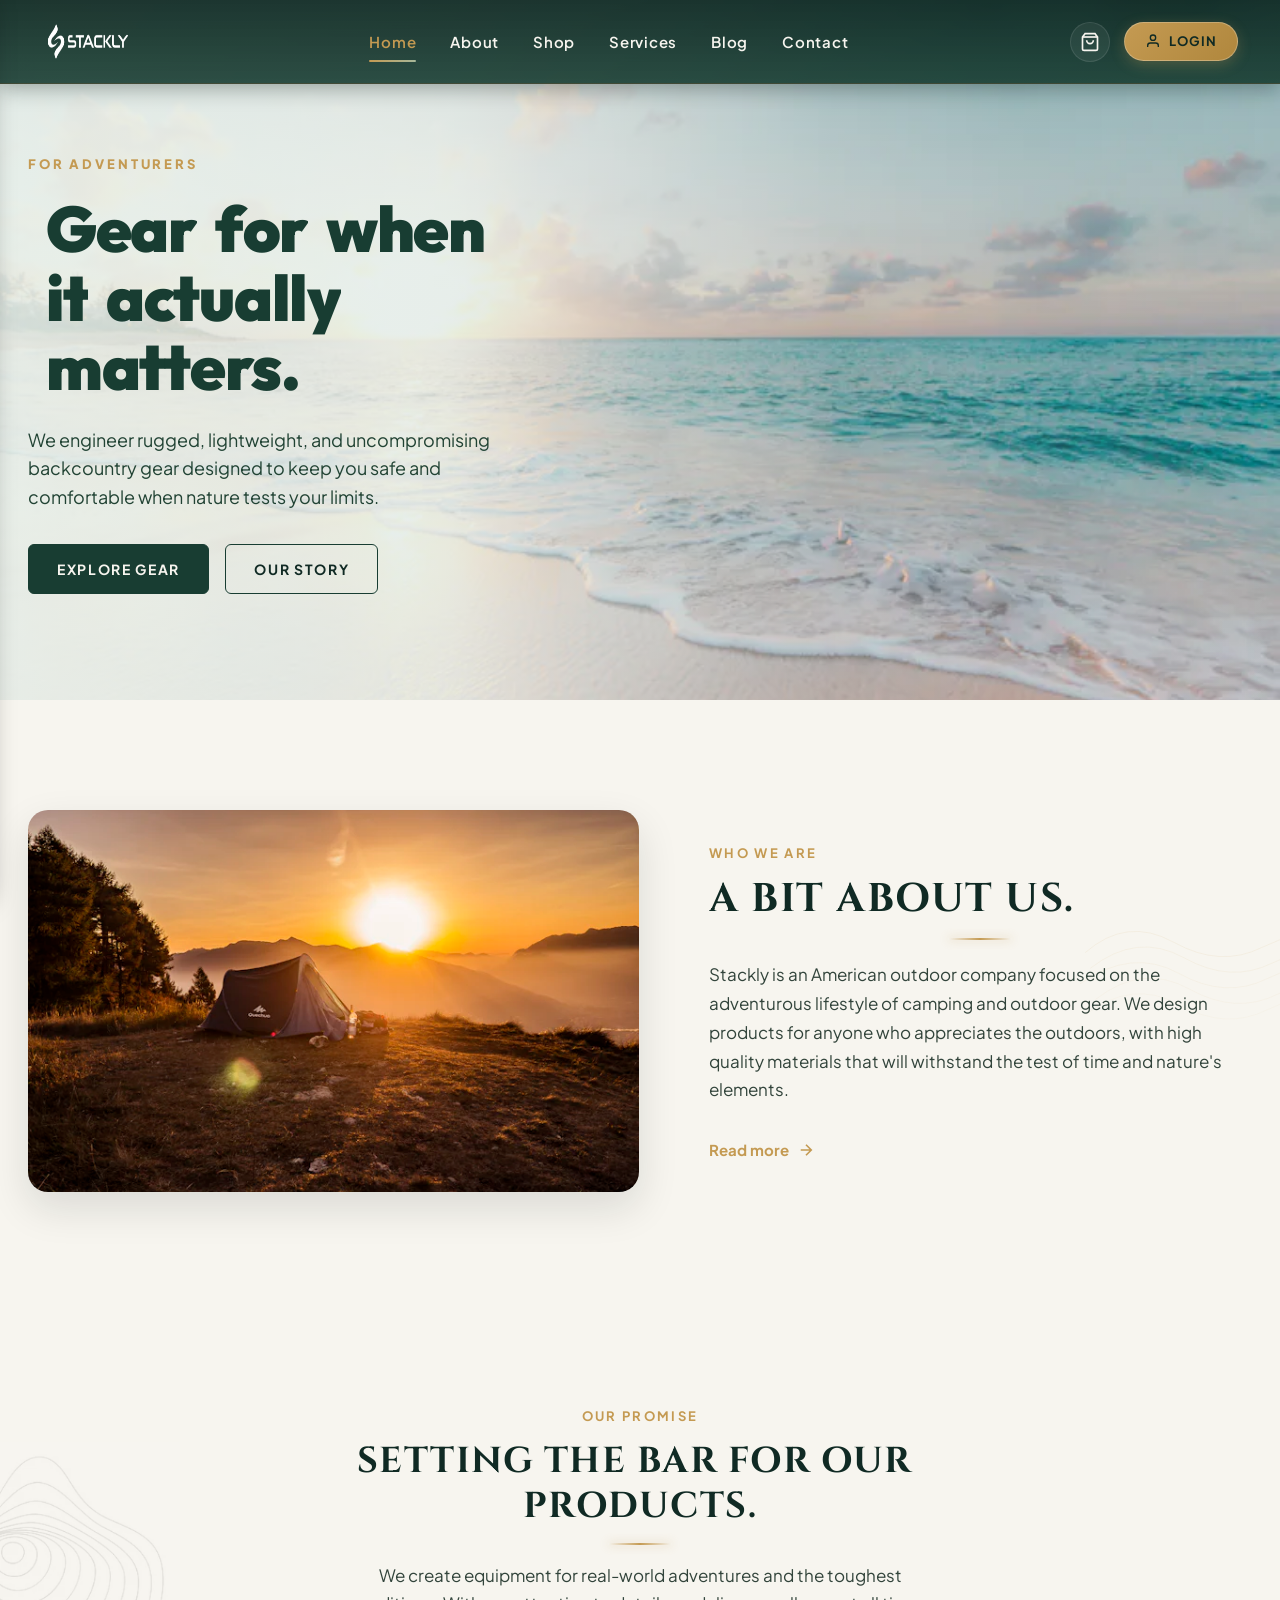
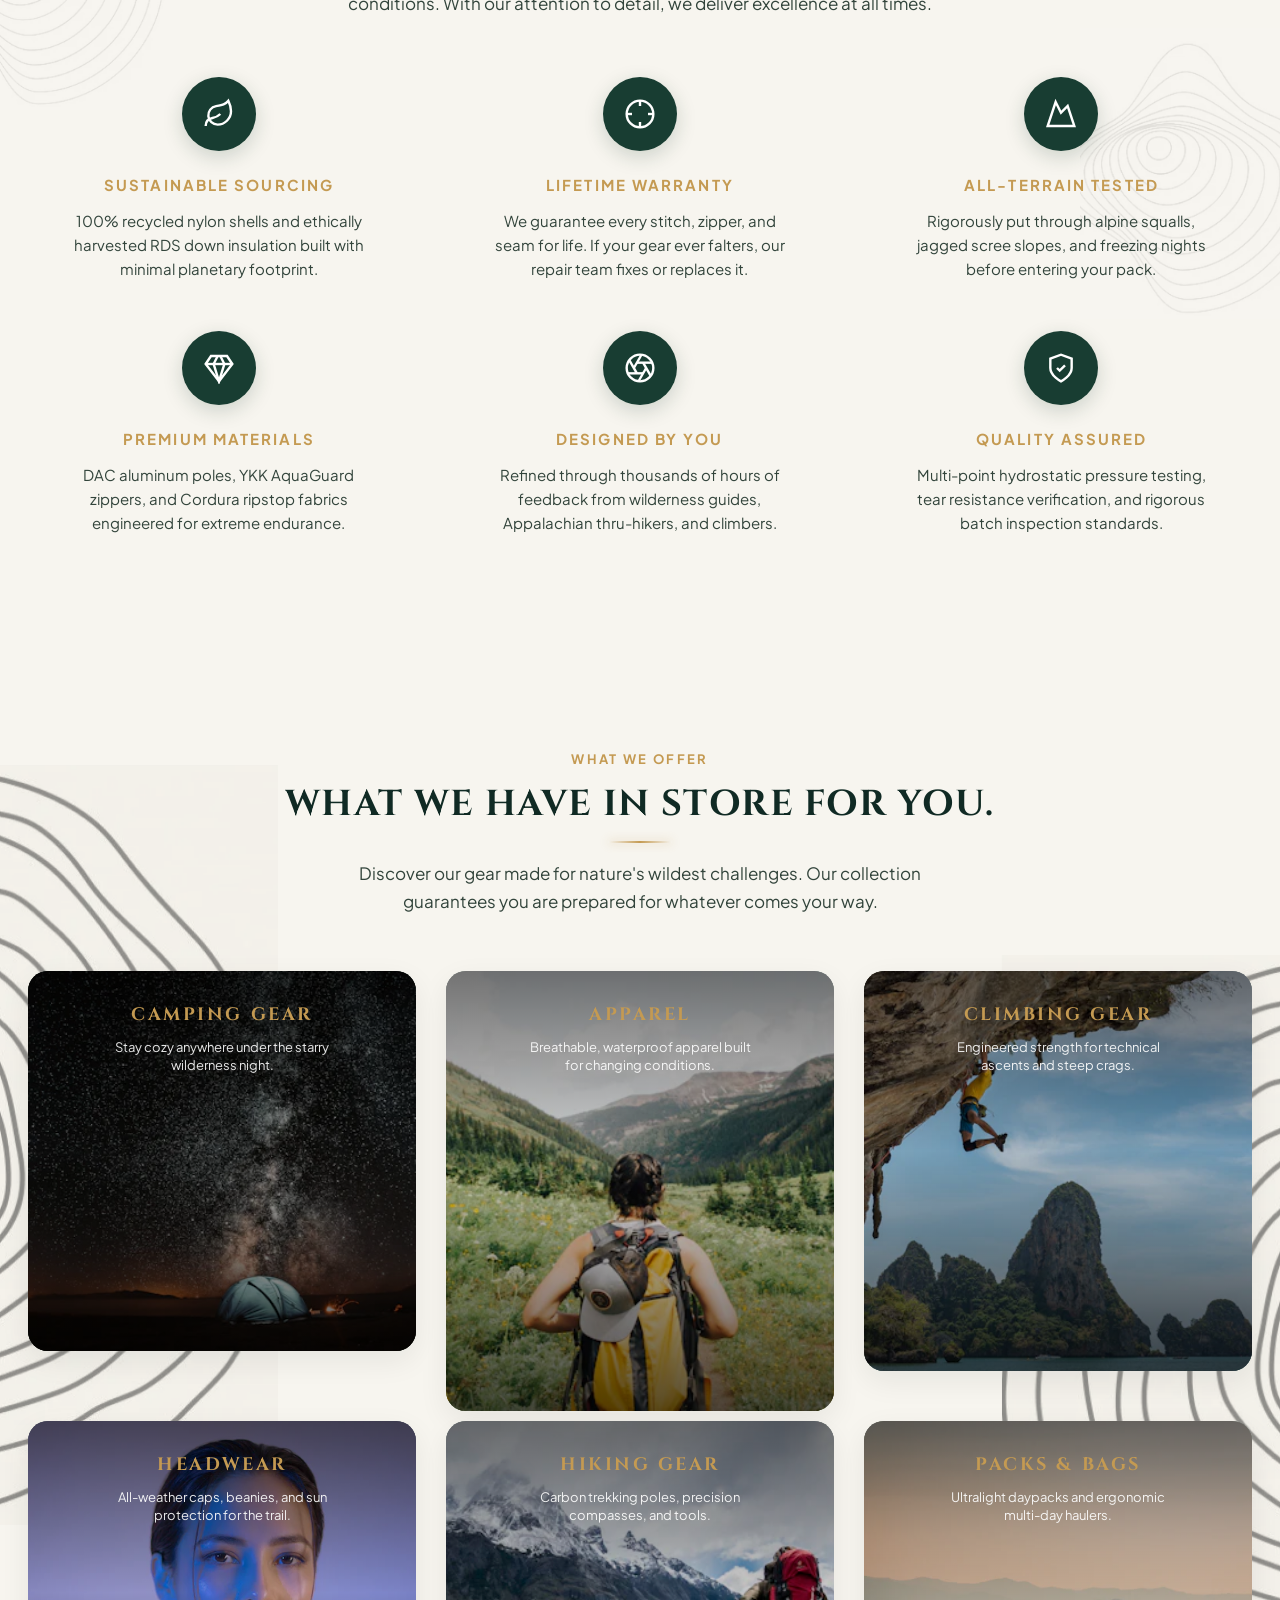
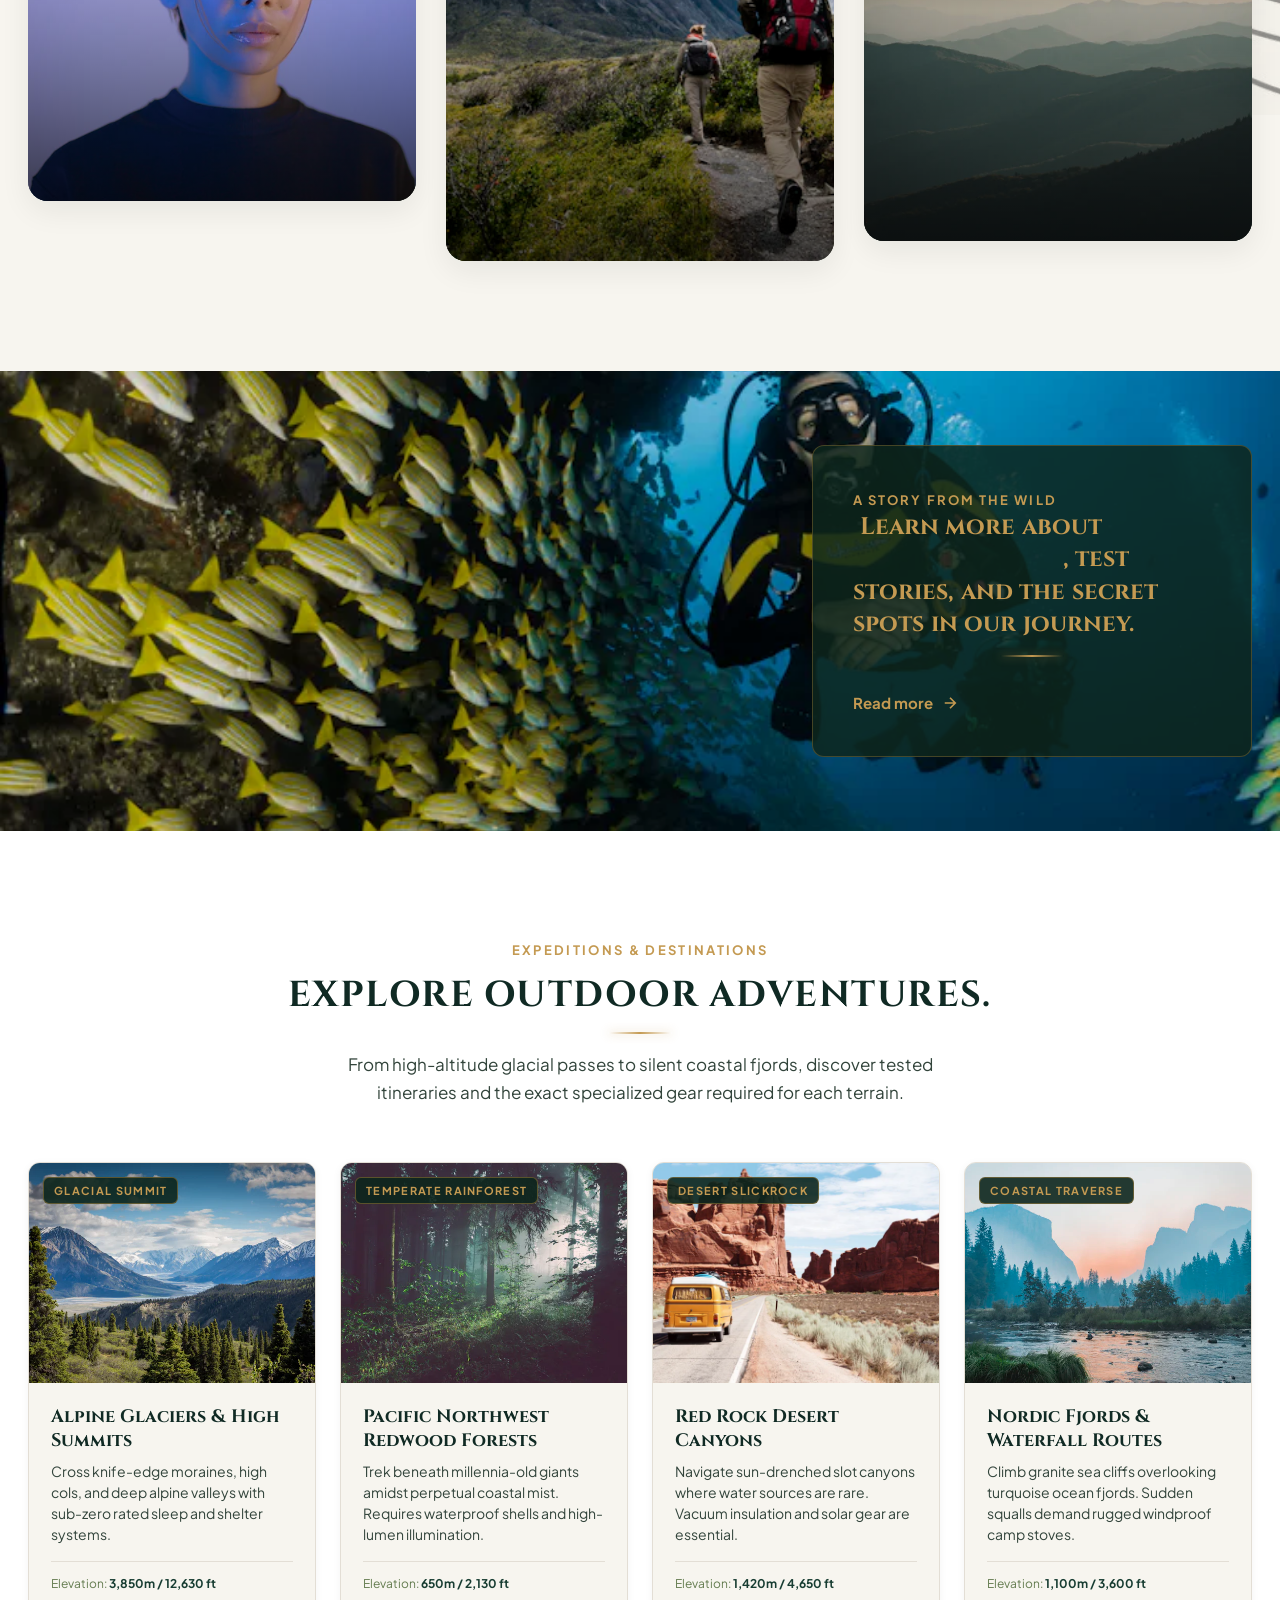
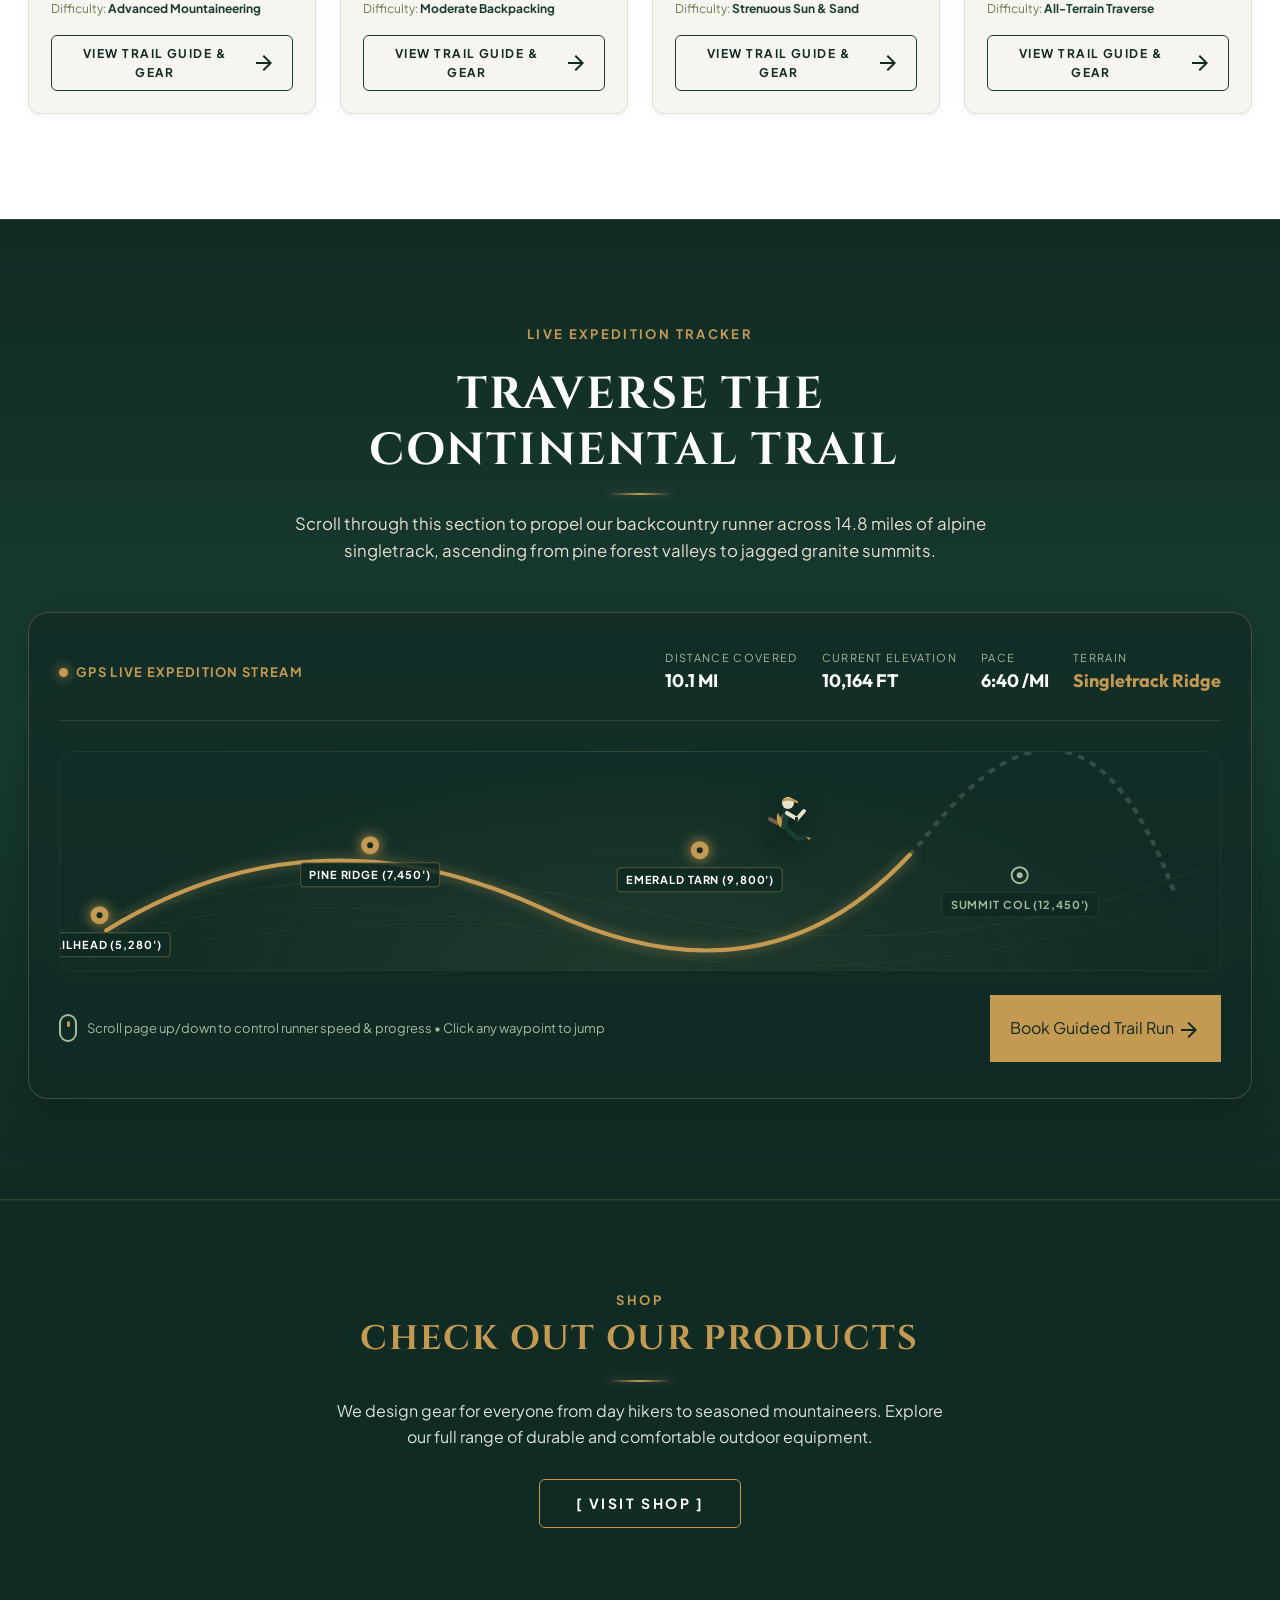
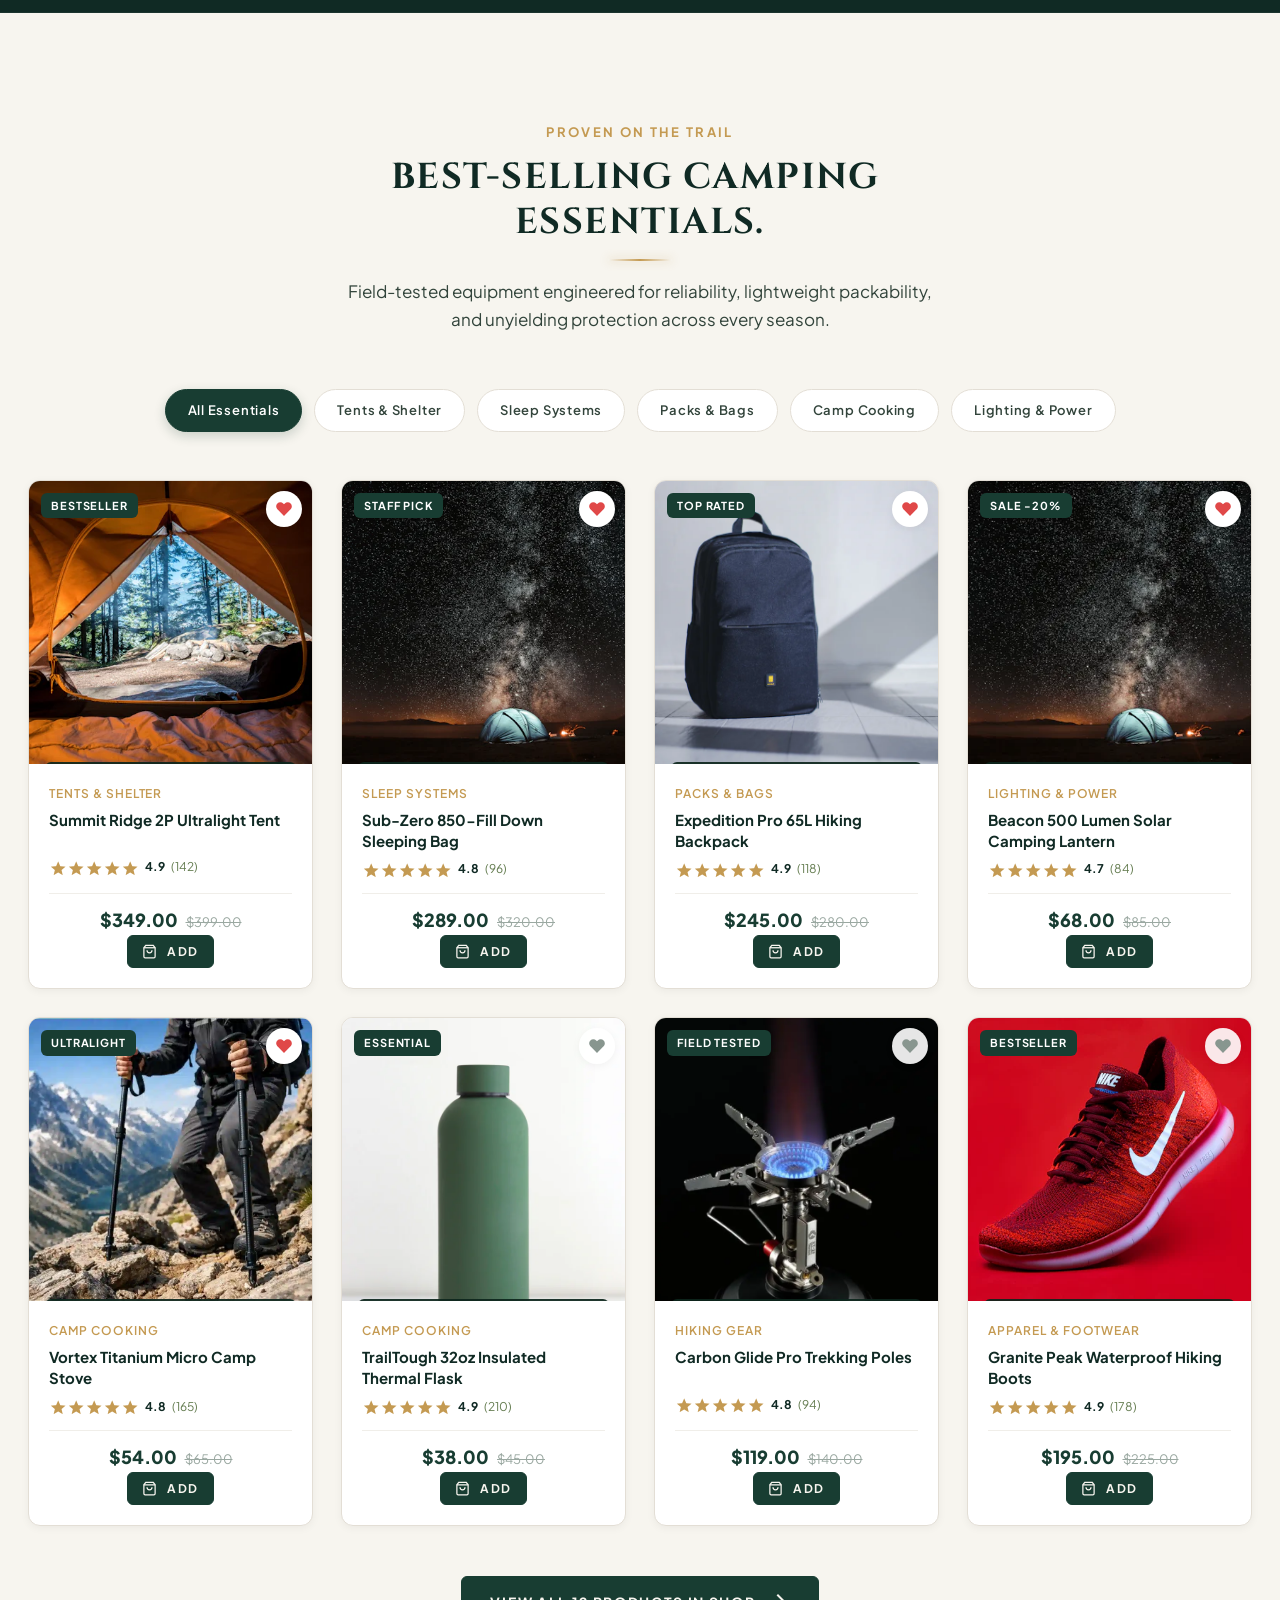
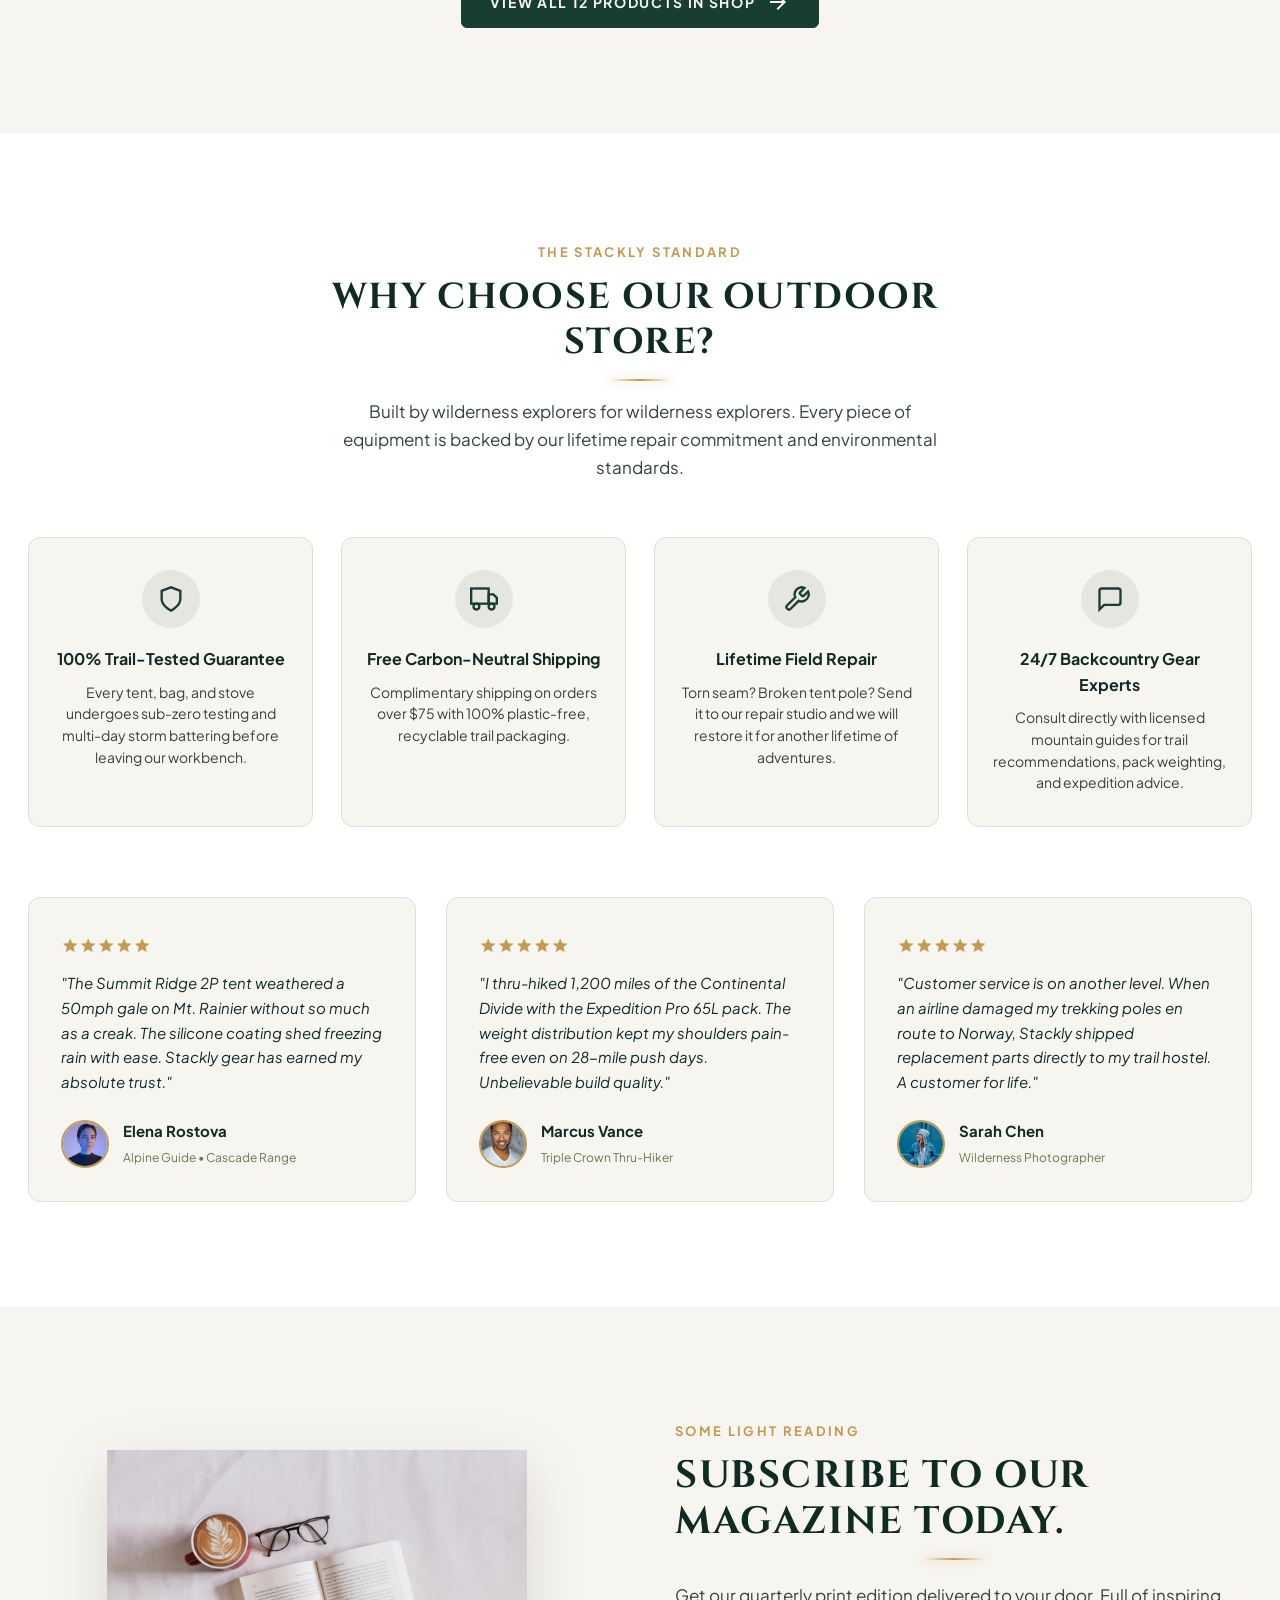
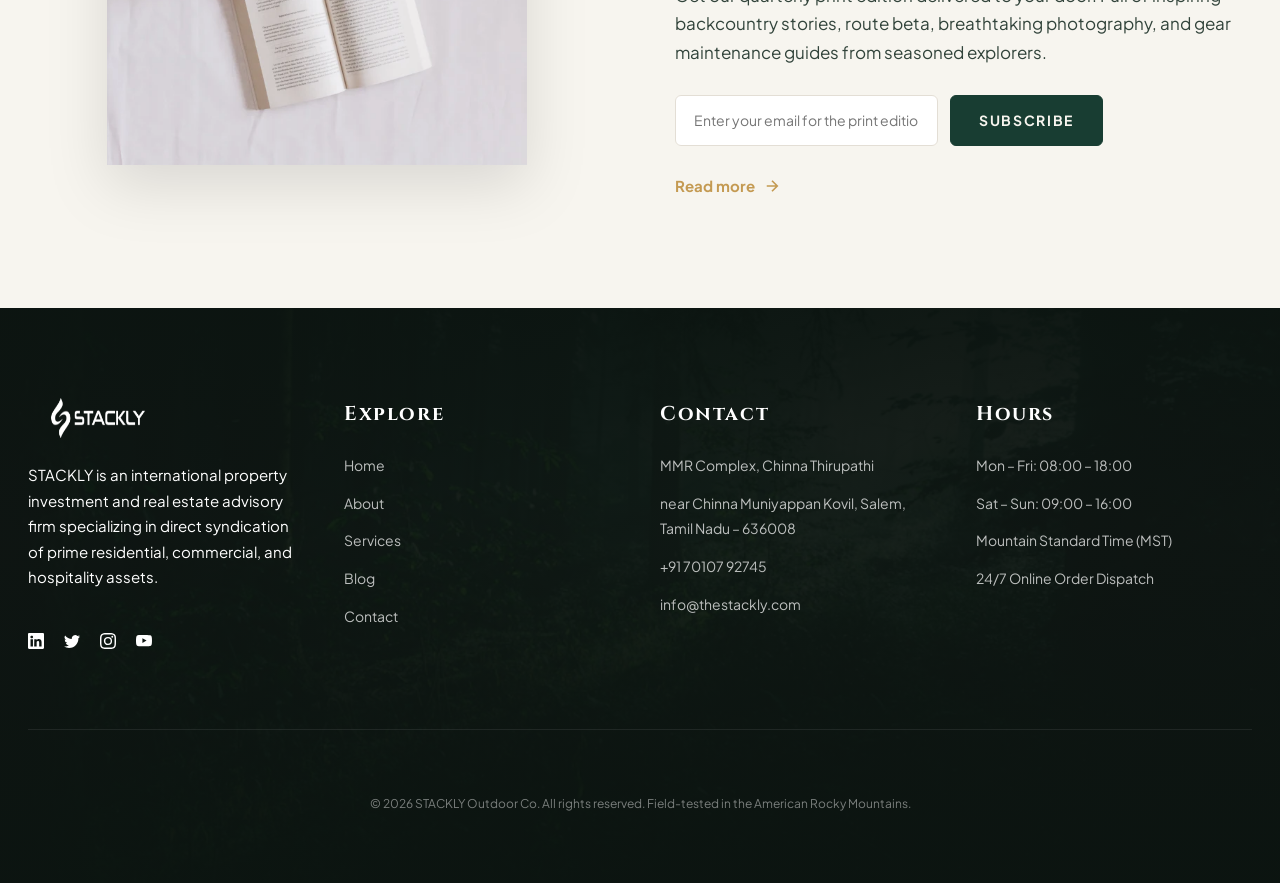
==== commit b4239cae: "converted images into webp" ====
--- a/index.html
+++ b/index.html
@@ -209,8 +209,8 @@
          ========================================================================== -->
     <section class="section promise-section" id="promise">
       <!-- Topographic Contour Mound Decorations (from uploaded reference assets) -->
-      <img src="assets/images/sections/topo-mound-crop.png" alt="" class="topo-bg-left" aria-hidden="true" />
-      <img src="assets/images/sections/topo-mound.png" alt="" class="topo-bg-right" aria-hidden="true" />
+      <img src="./assets/images/sections/topo-mound.webp" alt="" class="topo-bg-left" aria-hidden="true" />
+      <img src="./assets/images/sections/topo-mound.webp" alt="" class="topo-bg-right" aria-hidden="true" />
 
       <div class="container">
         <div class="section-header-center reveal-up">
@@ -292,8 +292,8 @@
          ========================================================================== -->
     <section class="section category-section" id="collections">
       <!-- Topographic Contour Line Decorations (from uploaded reference asset) -->
-      <img src="assets/images/sections/topo-contour.png" alt="" class="topo-bg-left" aria-hidden="true" />
-      <img src="assets/images/sections/topo-contour.png" alt="" class="topo-bg-right" aria-hidden="true" />
+      <img src="./assets/images/sections/topo-contour.webp" alt="" class="topo-bg-left" aria-hidden="true" />
+      <img src="./assets/images/sections/topo-contour.webp" alt="" class="topo-bg-right" aria-hidden="true" />
 
       <div class="container">
         <div class="section-header-center reveal-up">
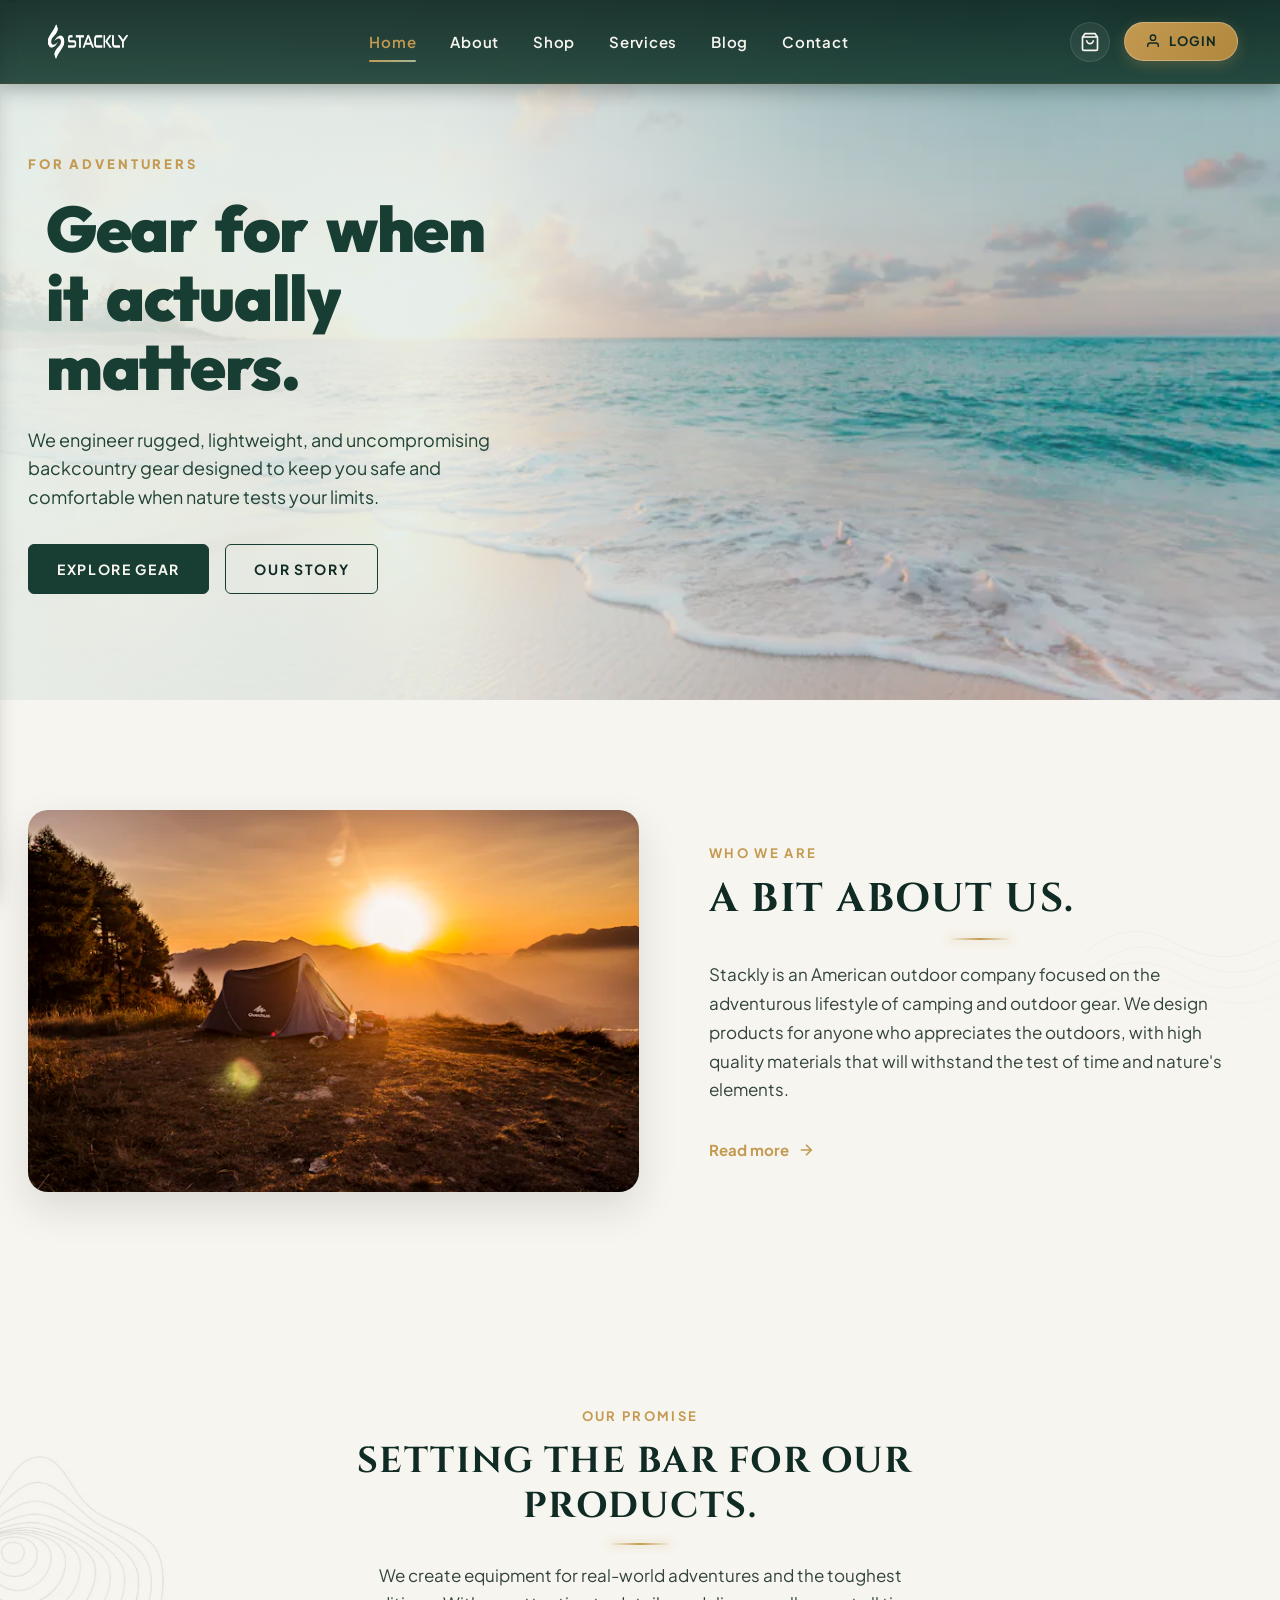
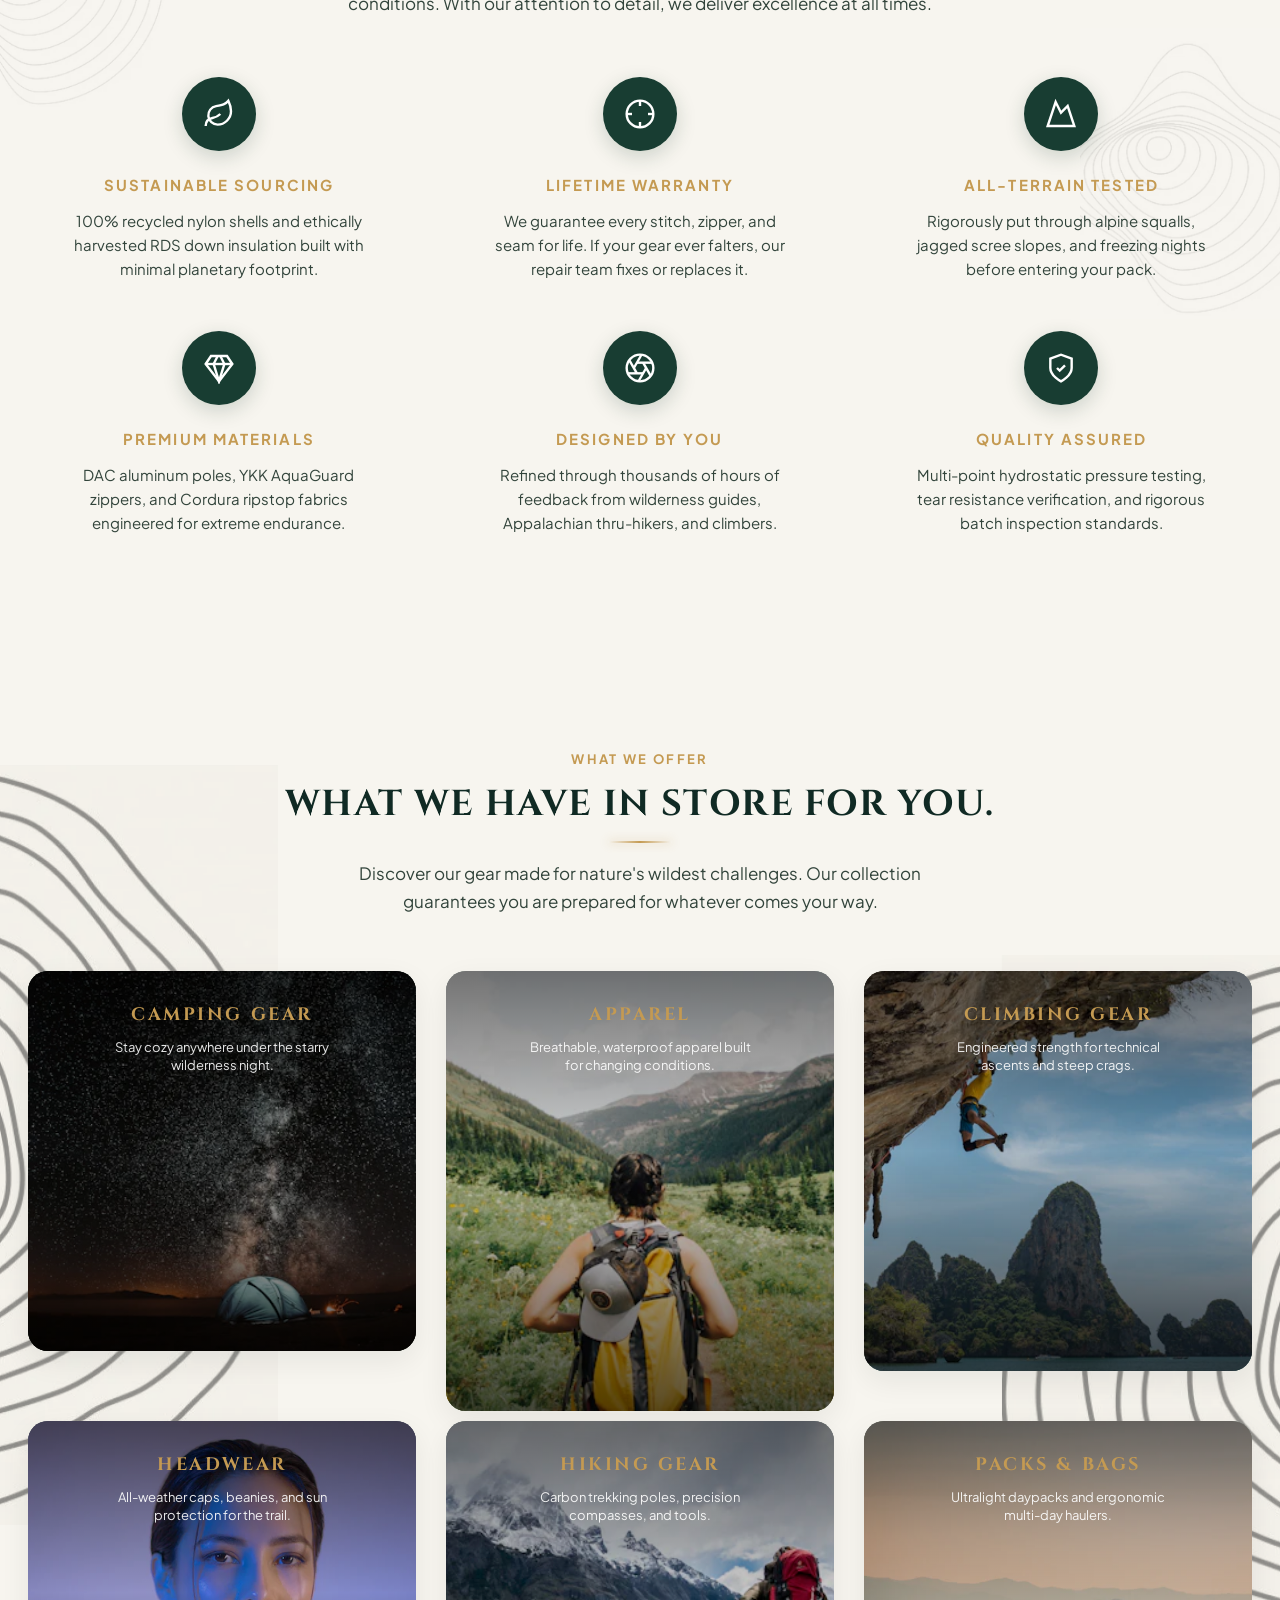
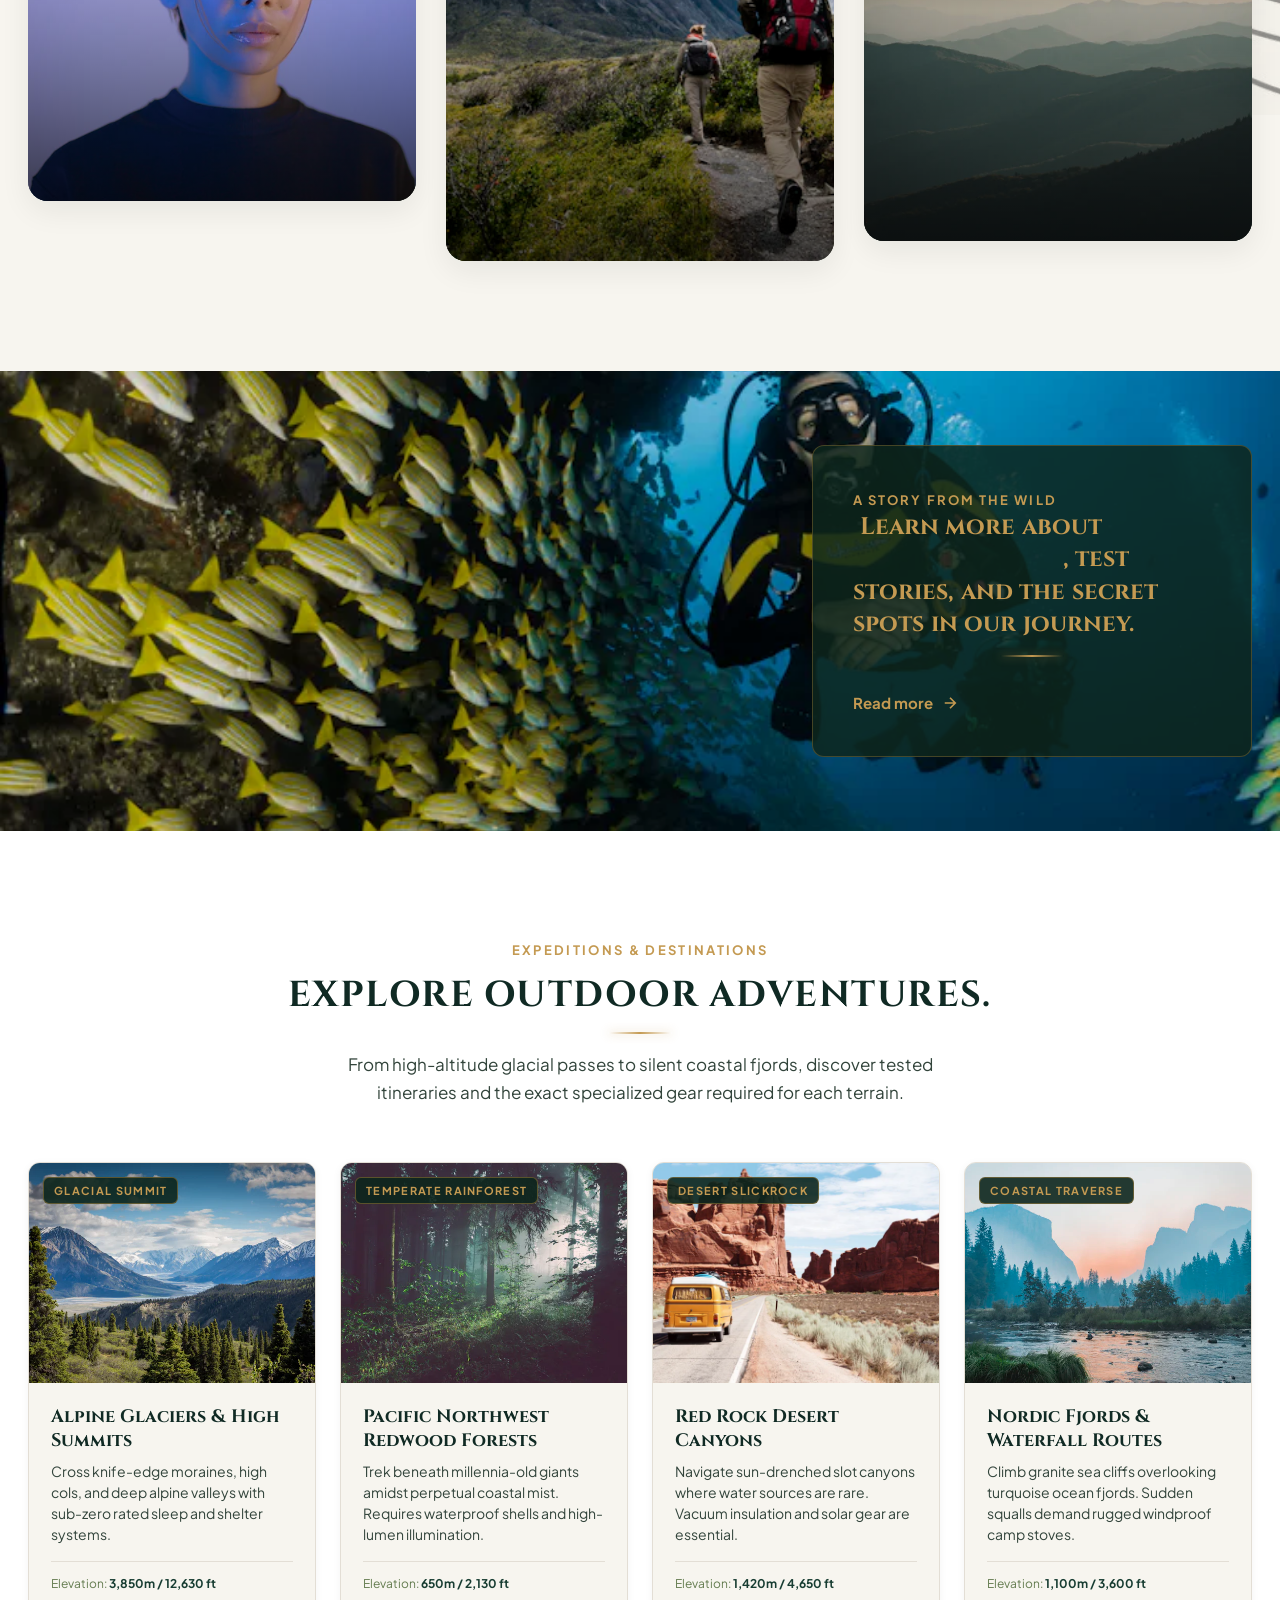
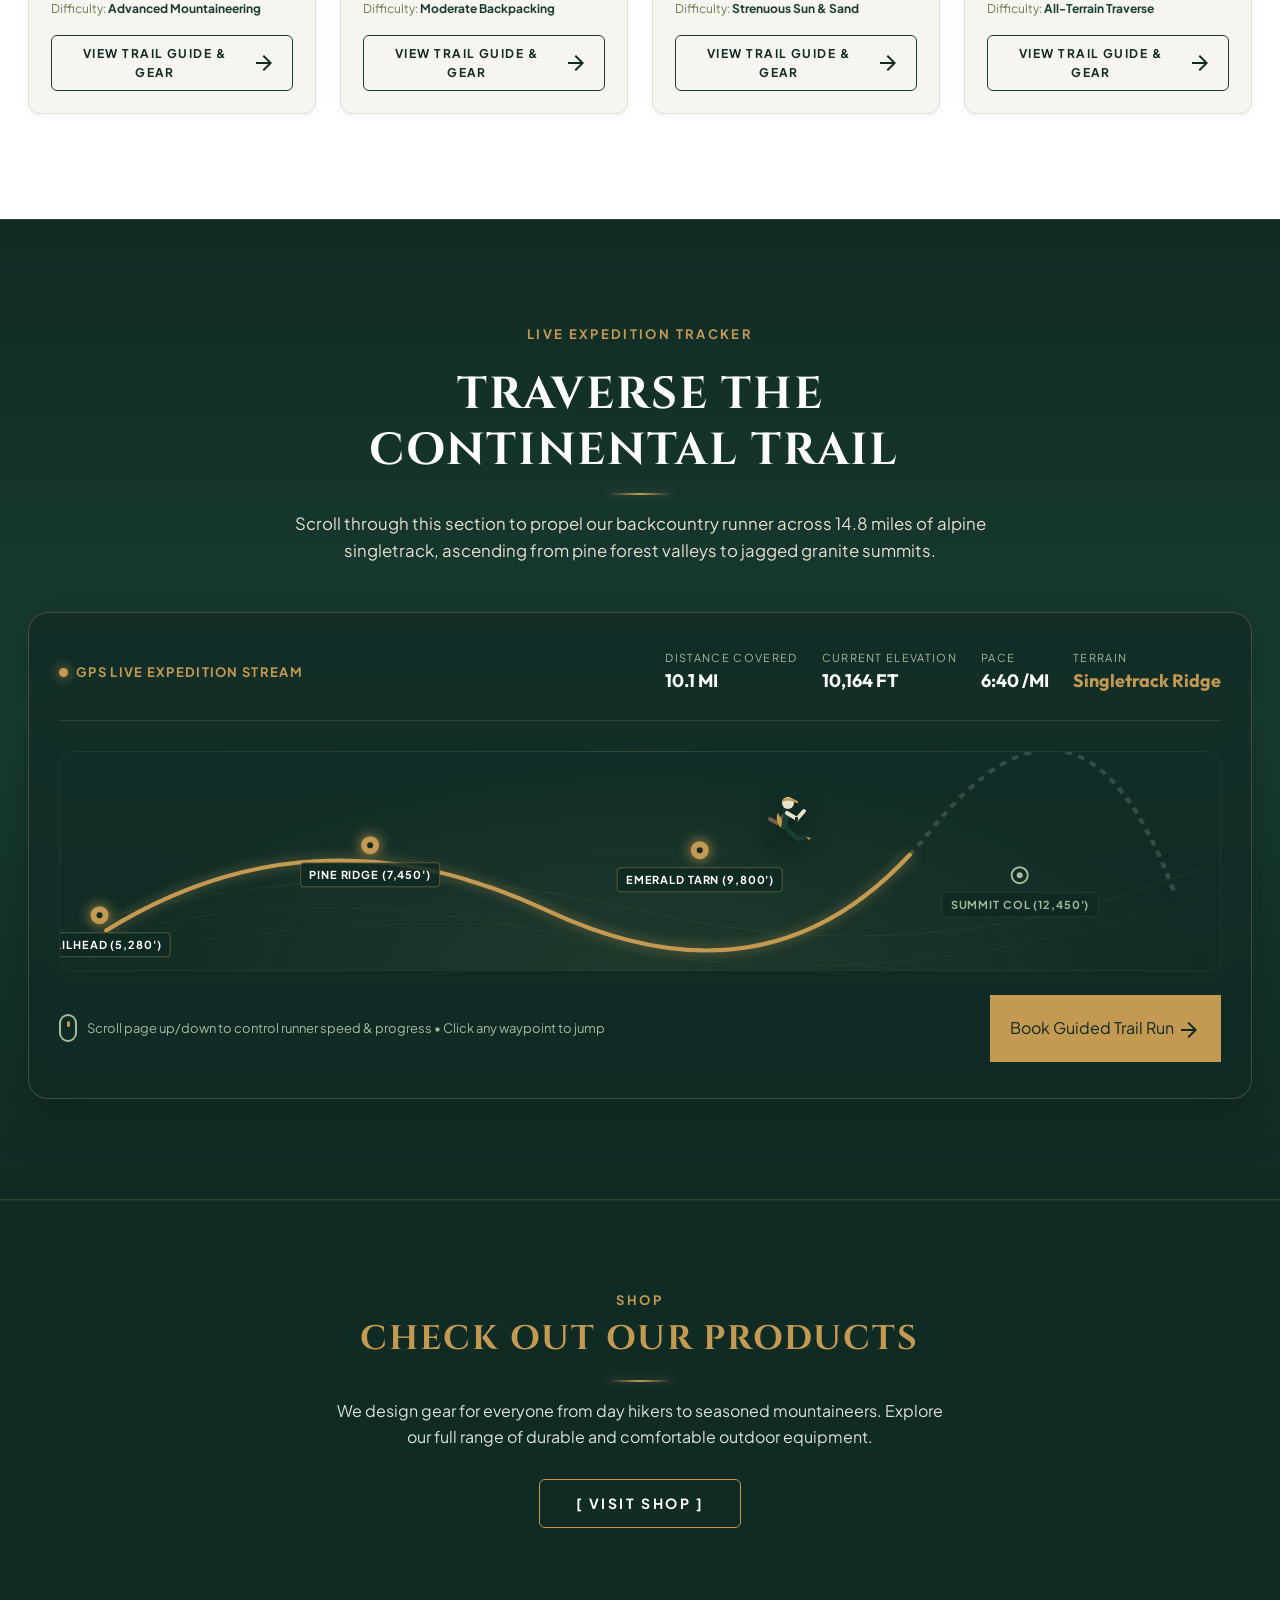
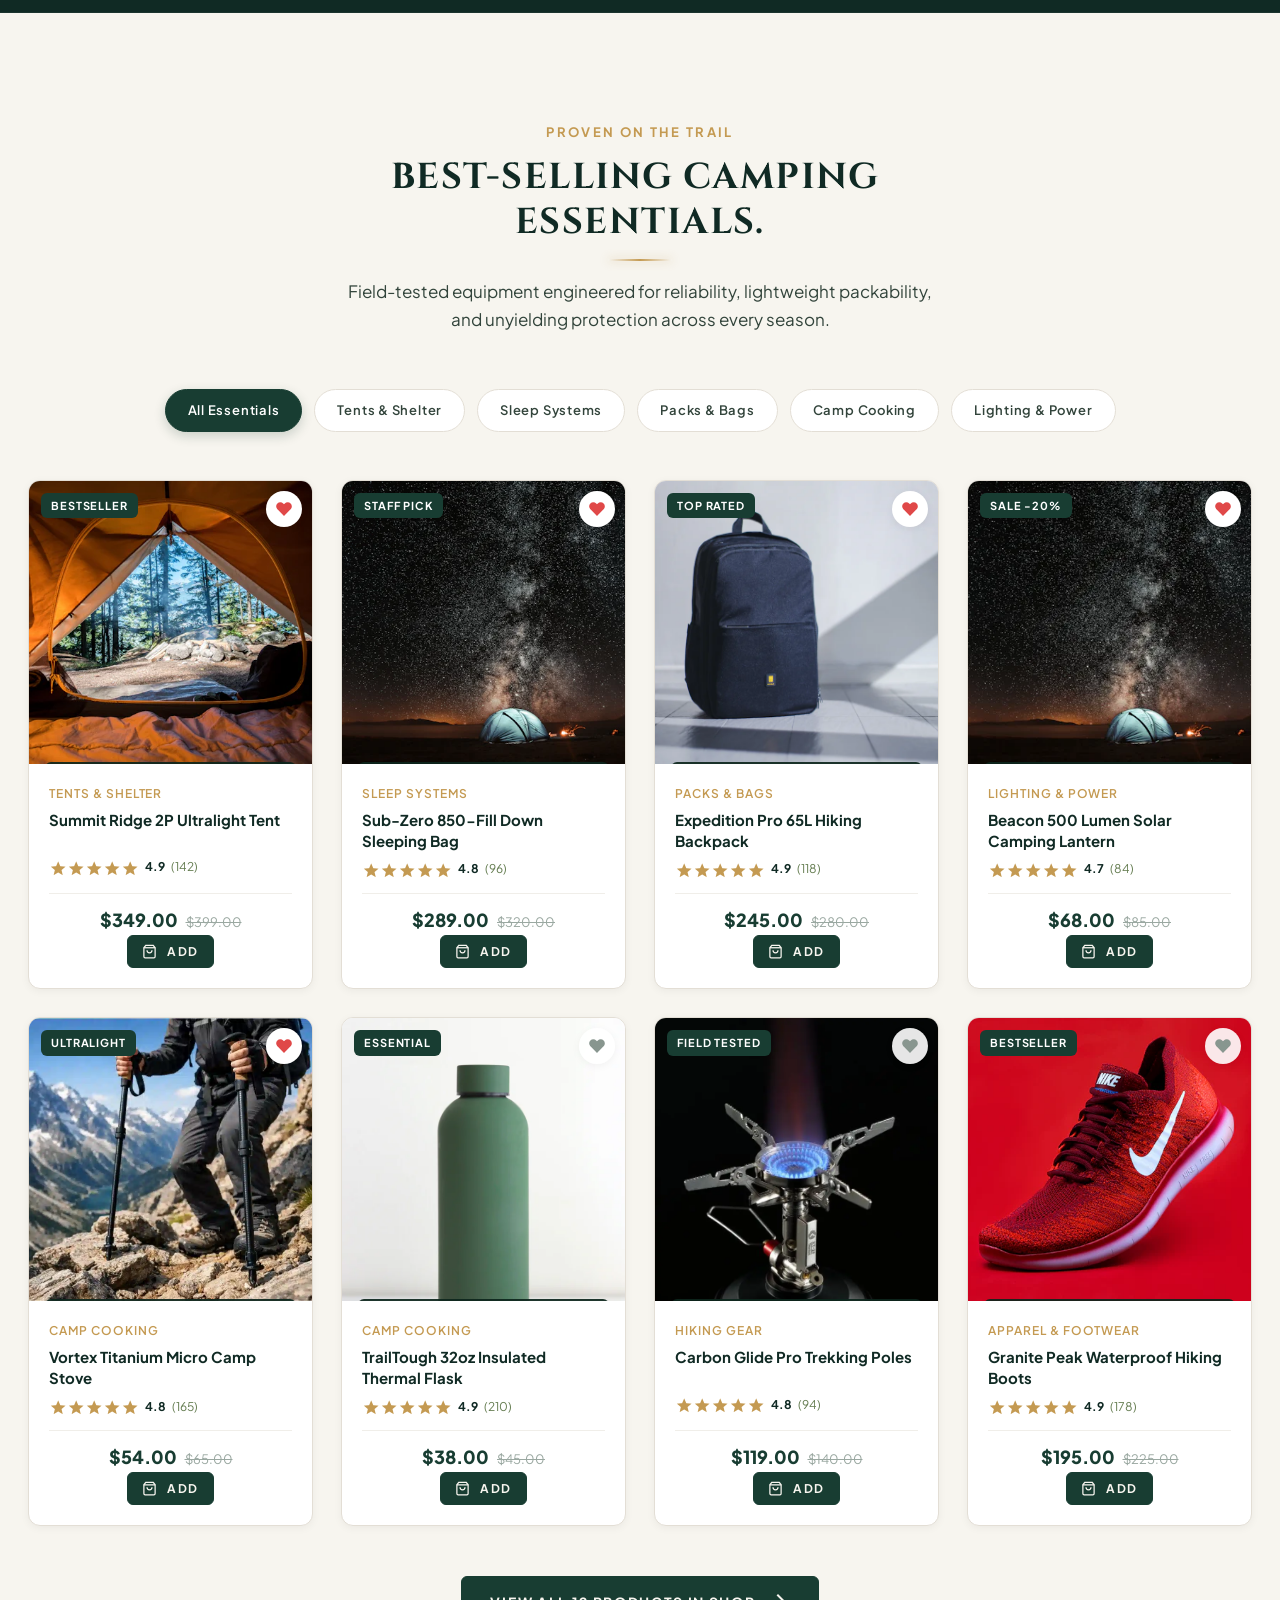
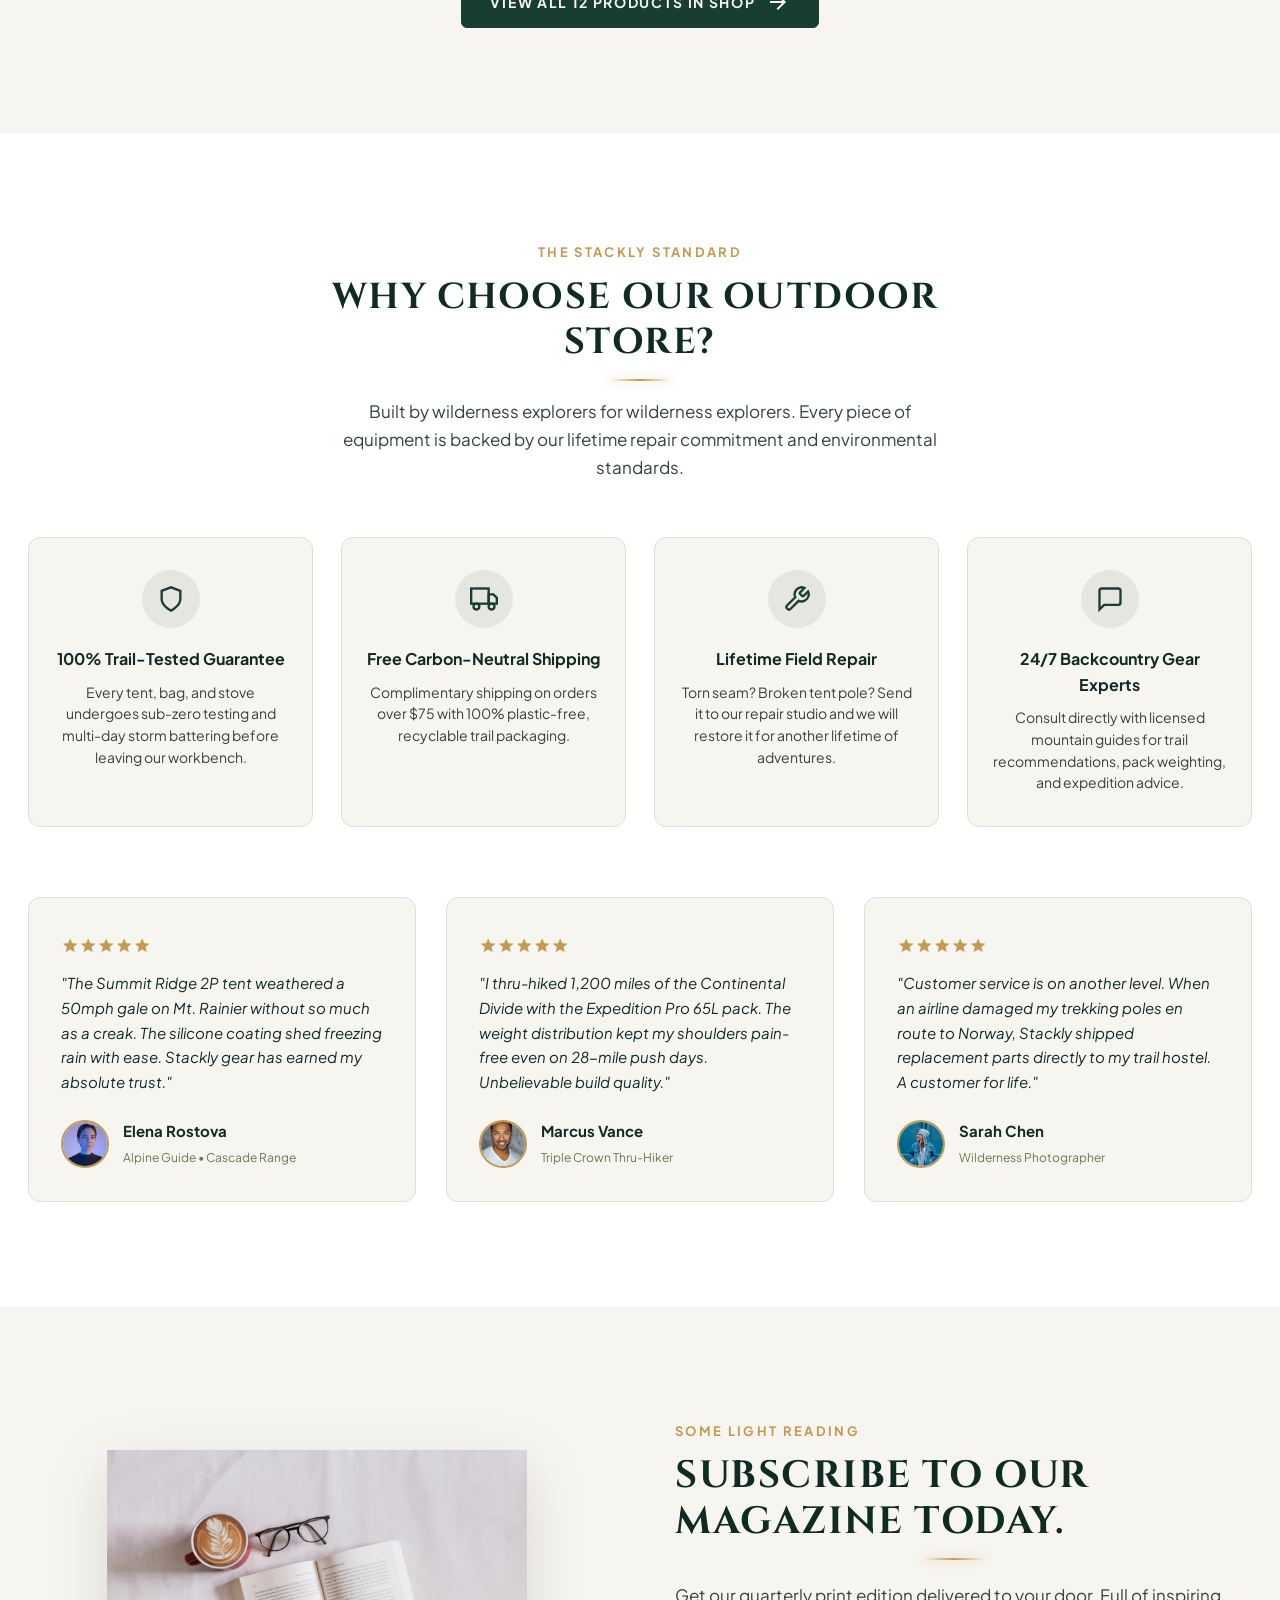
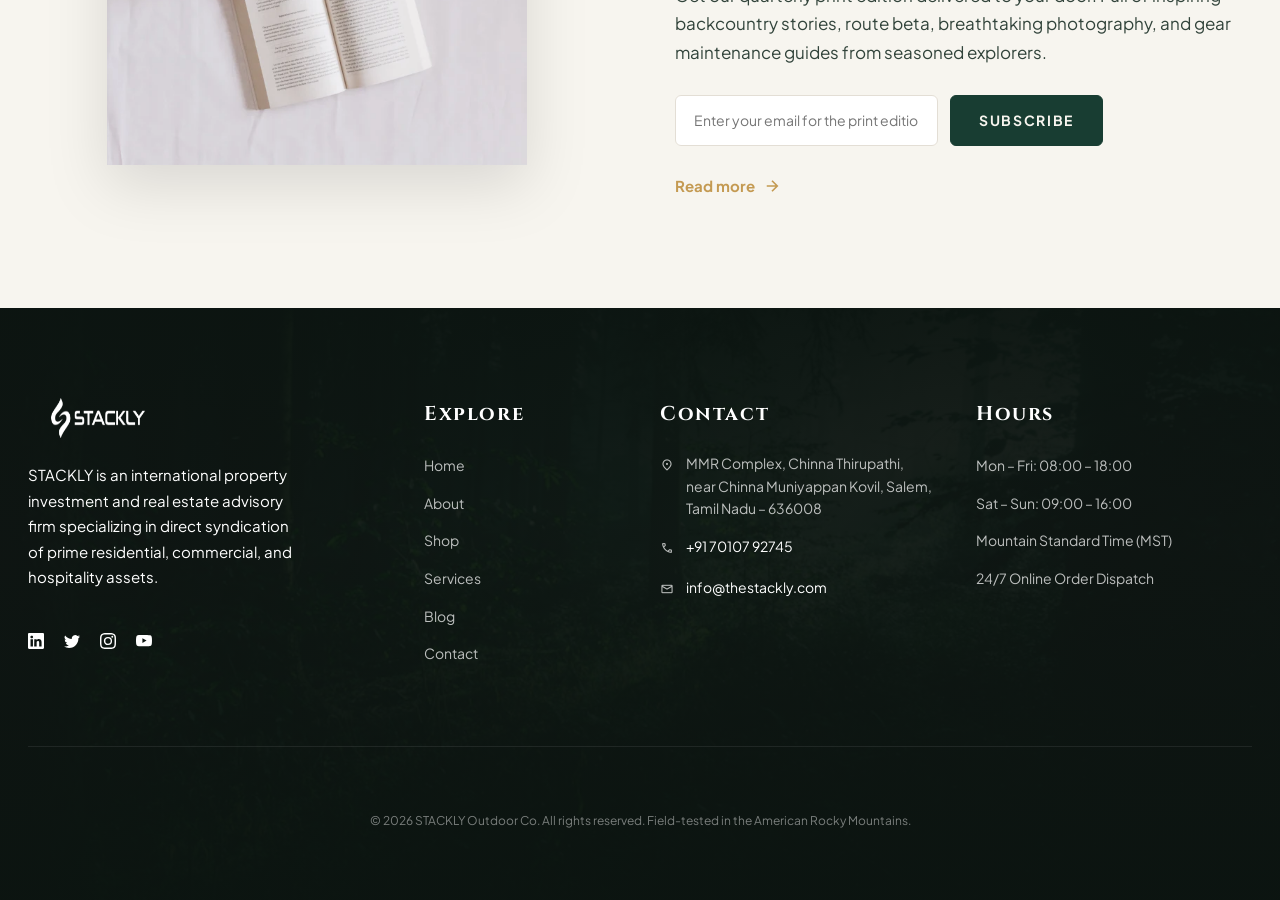
==== commit fd72da26: "changes of remaining last ecxcept register" ====
--- a/index.html
+++ b/index.html
@@ -842,27 +842,58 @@
         </div>
 
         <!-- Col 1: Explore -->
-        <div class="footer-col">
+        <div class="footer-col abouve-screens-footer">
           <h3 class="footer-col-title">Explore</h3>
           <ul class="footer-col-list">
             <li><a href="index.html">Home</a></li>
             <li><a href="about.html">About</a></li>
-            <li><a href="services.html">Services</a></li>
+<li><a href="shop.html">Shop</a></li>            <li><a href="services.html">Services</a></li>
             <li><a href="blog.html">Blog</a></li>
             <li><a href="contact.html">Contact</a></li>
           </ul>
         </div>
 
         <!-- Col 2: Contact -->
-        <div class="footer-col">
-          <h3 class="footer-col-title">Contact</h3>
-          <ul class="footer-col-list">
-            <li><span>MMR Complex, Chinna Thirupathi</span></li>
-            <li><span>near Chinna Muniyappan Kovil, Salem, Tamil Nadu – 636008</span></li>
-            <li><span>+91 70107 92745</span></li>
-            <li><a href="mailto:hello@stacklyoutdoor.com">info@thestackly.com</a></li>
-          </ul>
-        </div>
+       <div class="footer-col">
+    <h3 class="footer-col-title">Contact</h3>
+
+    <ul class="footer-col-list contact-list">
+
+        <!-- Address -->
+        <li>
+            <span class="material-symbols-outlined contact-icon">
+                location_on
+            </span>
+            <span>
+                MMR Complex, Chinna Thirupathi,
+                <br />
+                near Chinna Muniyappan Kovil,
+                Salem, Tamil Nadu – 636008
+            </span>
+        </li>
+
+        <!-- Phone -->
+        <li>
+            <span class="material-symbols-outlined contact-icon">
+                call
+            </span>
+            <a href="#">
+                +91 70107 92745
+            </a>
+        </li>
+
+        <!-- Email -->
+        <li>
+            <span class="material-symbols-outlined contact-icon">
+                mail
+            </span>
+            <a href="#">
+                info@thestackly.com
+            </a>
+        </li>
+
+    </ul>
+</div>
 
         <!-- Col 3: Hours -->
         <div class="footer-col">
--- a/css/style.css
+++ b/css/style.css
@@ -2892,6 +2892,10 @@
   user-select: none;
 }
 
+.abouve-screens-footer {
+  margin-left: 80px;
+}
+
 .user-pill-dropdown-trigger:hover {
   border-color: var(--color-gold);
   box-shadow: var(--shadow-sm);
@@ -3250,4 +3254,63 @@
     .trust-card {
         padding: 26px 20px;
     }
+}
+
+/* Contact Footer */
+
+.contact-list {
+    display: flex;
+    flex-direction: column;
+    gap: 16px;
+}
+
+.contact-list li {
+    display: flex;
+    align-items: flex-start;
+    gap: 12px;
+    line-height: 1.7;
+}
+
+/* Contact Icons */
+
+.contact-icon {
+    font-size: 20px;
+    color: var(--color-gold);
+    flex-shrink: 0;
+    margin-top: 2px;
+    transition: all 0.3s ease;
+}
+
+.contact-list li:hover .contact-icon {
+    transform: translateY(-2px);
+    color: #D6AD69;
+}
+
+/* Contact Links */
+
+.contact-list a {
+    color: inherit;
+    text-decoration: none;
+    transition: color 0.3s ease;
+}
+
+.contact-list a:hover {
+    color: var(--color-gold);
+}
+
+/* Mobile Responsive */
+
+@media (max-width: 576px) {
+    .contact-list {
+        gap: 13px;
+    }
+
+    .contact-list li {
+        gap: 10px;
+        font-size: 0.88rem;
+    }
+
+    .contact-icon {
+        font-size: 19px;
+    }
 }
--- a/css/responsive.css
+++ b/css/responsive.css
@@ -180,7 +180,6 @@
   .magazine-sub-form {
     margin: 0 auto 14px auto;
   }
-
   .magazine-stack-img {
     max-width: 340px;
   }
@@ -372,6 +371,9 @@
     max-width: none;
   }
 
+  .abouve-screens-footer {
+  margin-left: 10px;
+}
   .back-to-top-btn {
     left: 18px;
     bottom: 18px;
@@ -392,4 +394,15 @@
   .section-title-serif  {
     font-size: 1.75rem;
   }
+
+  .pdp-tabs-nav{
+    flex-direction: column;
+  }
+  .btn-primary {
+    font-size: 8px;
+  }
+
+  .pdp-breadcrumbs {
+    margin-top: 20px;
+  }
 }
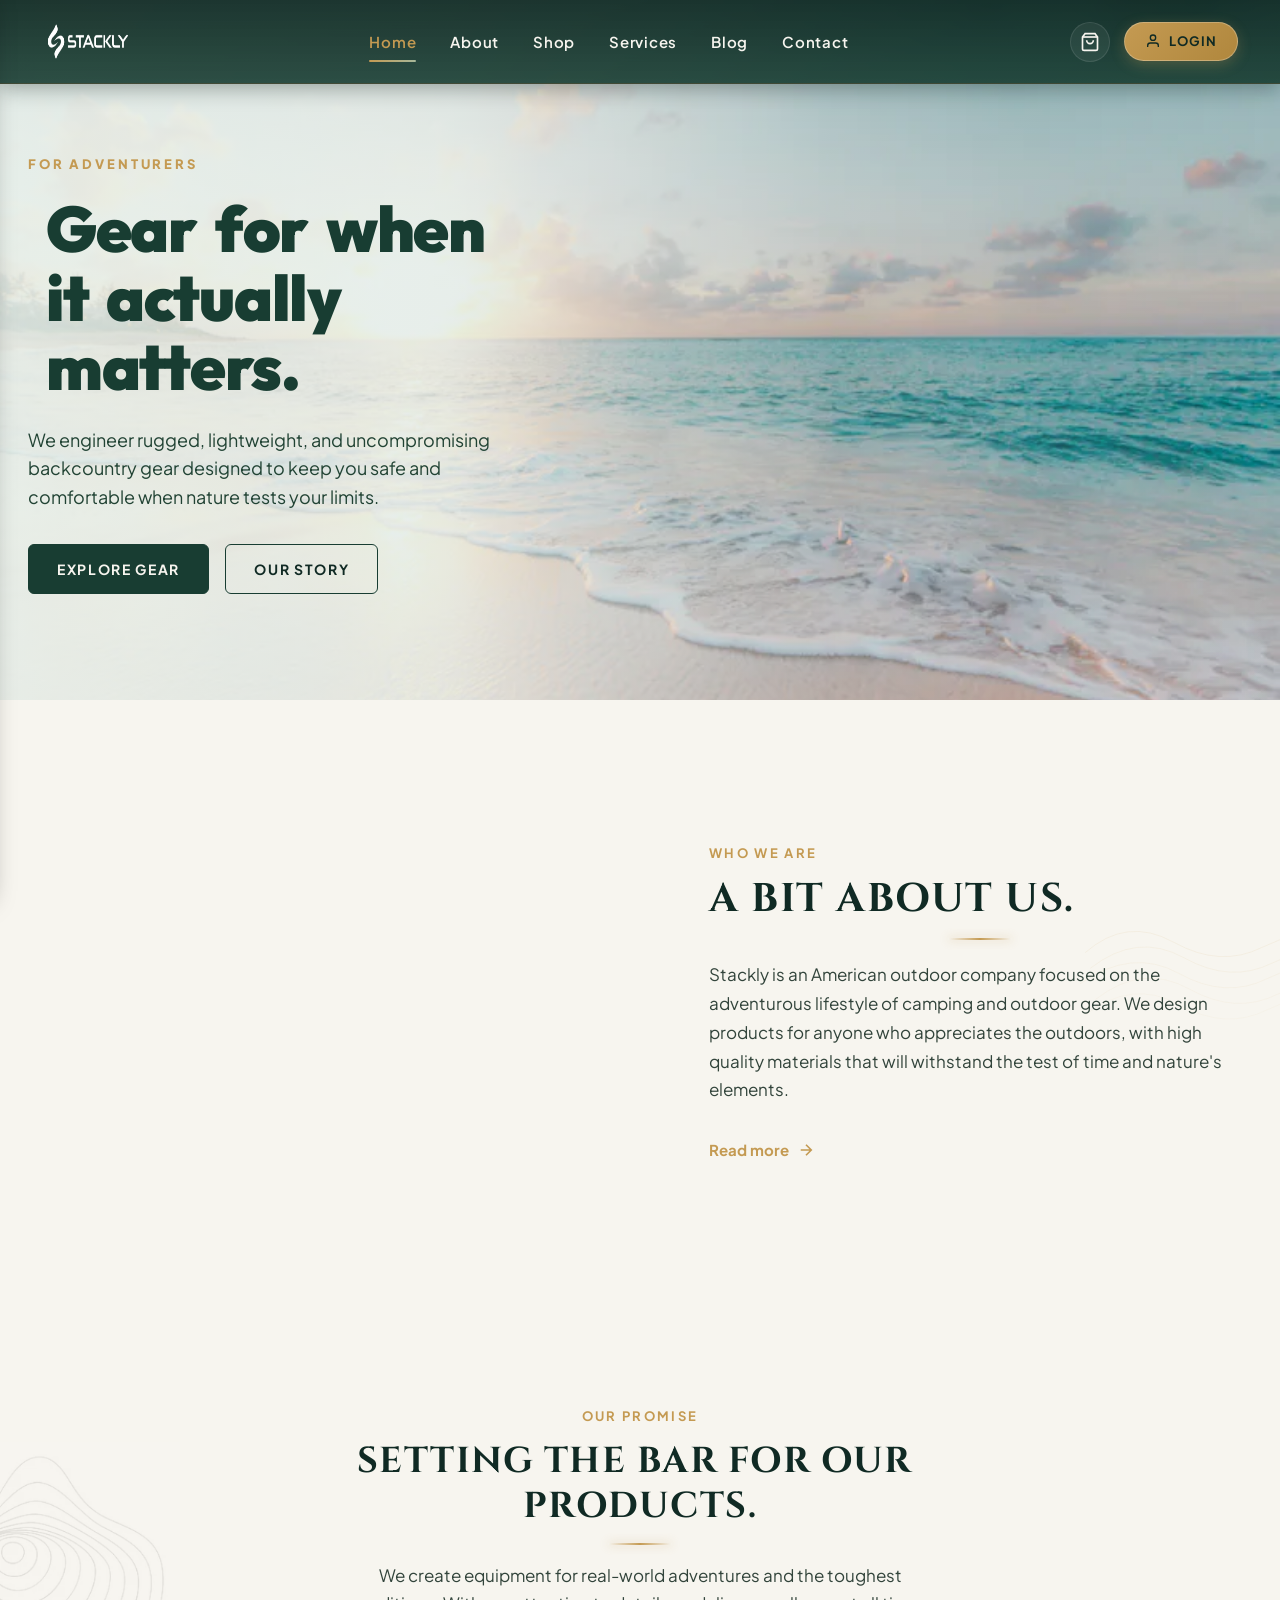
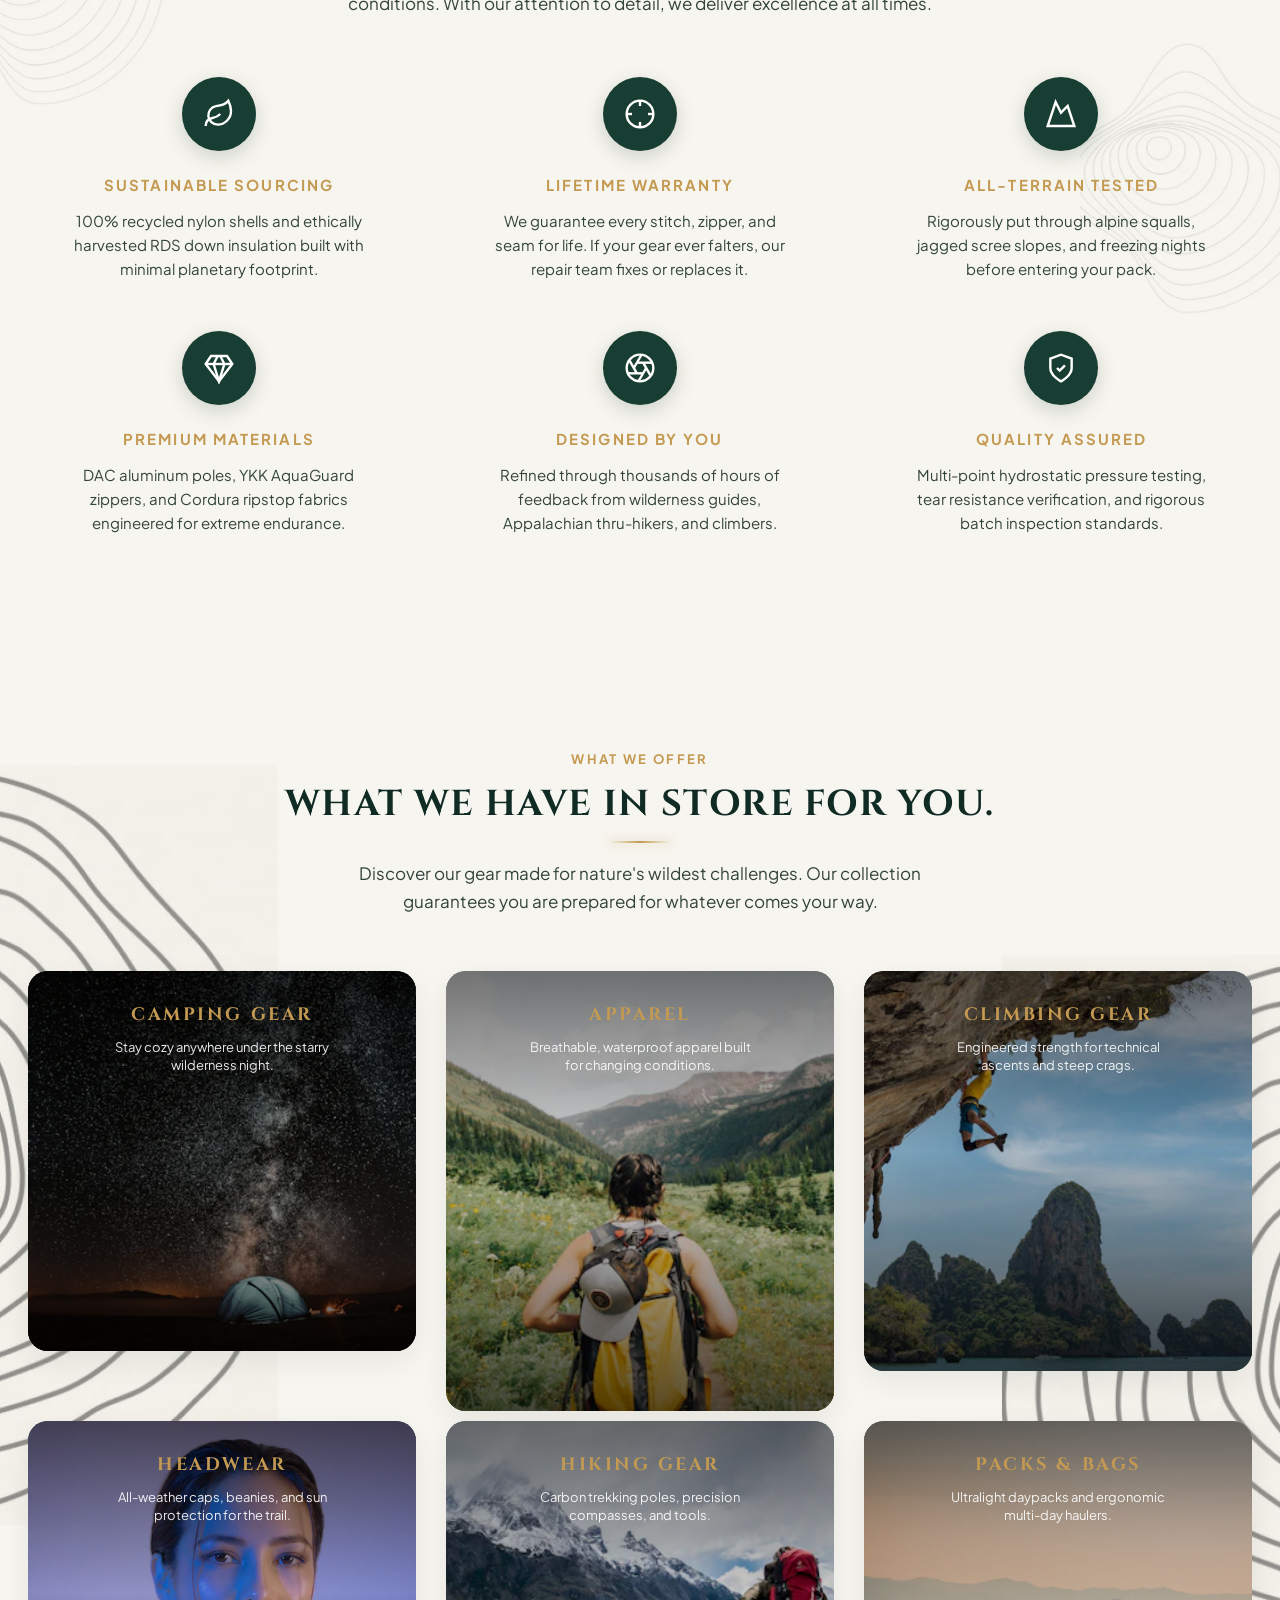
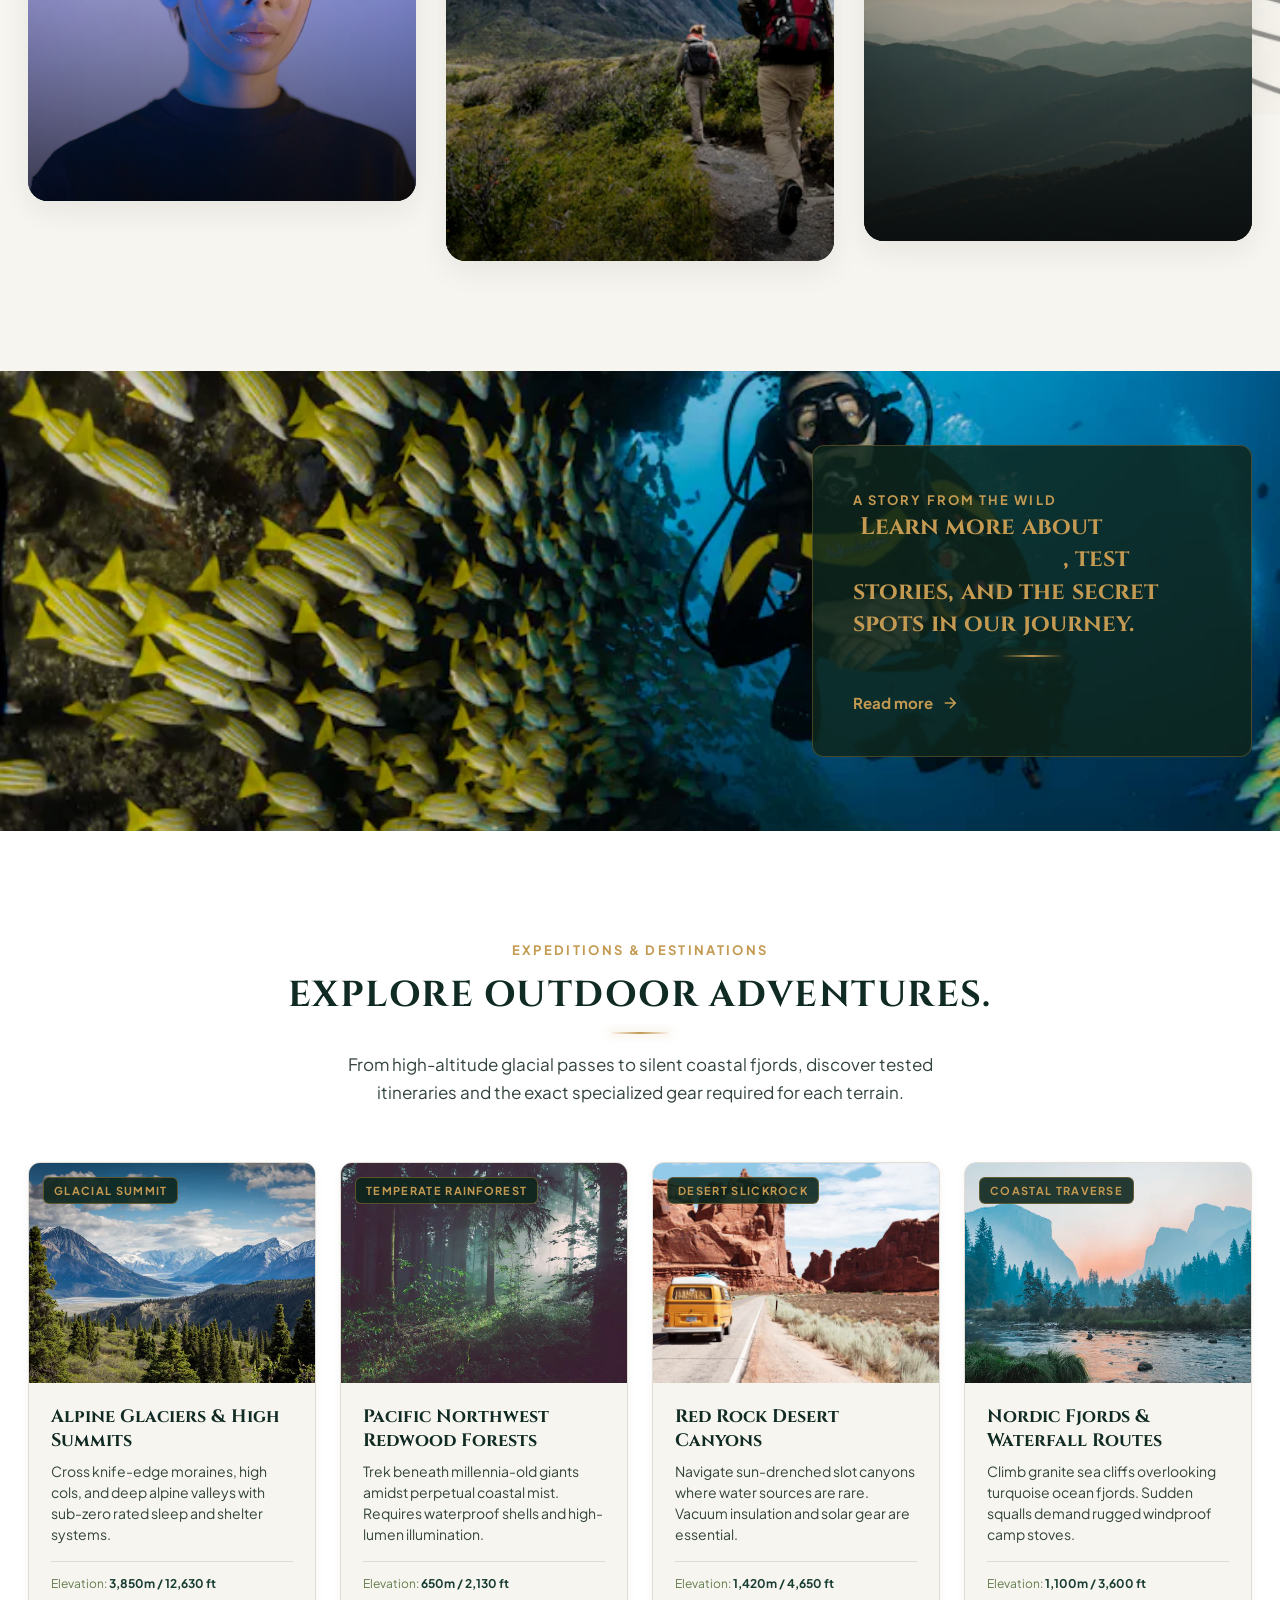
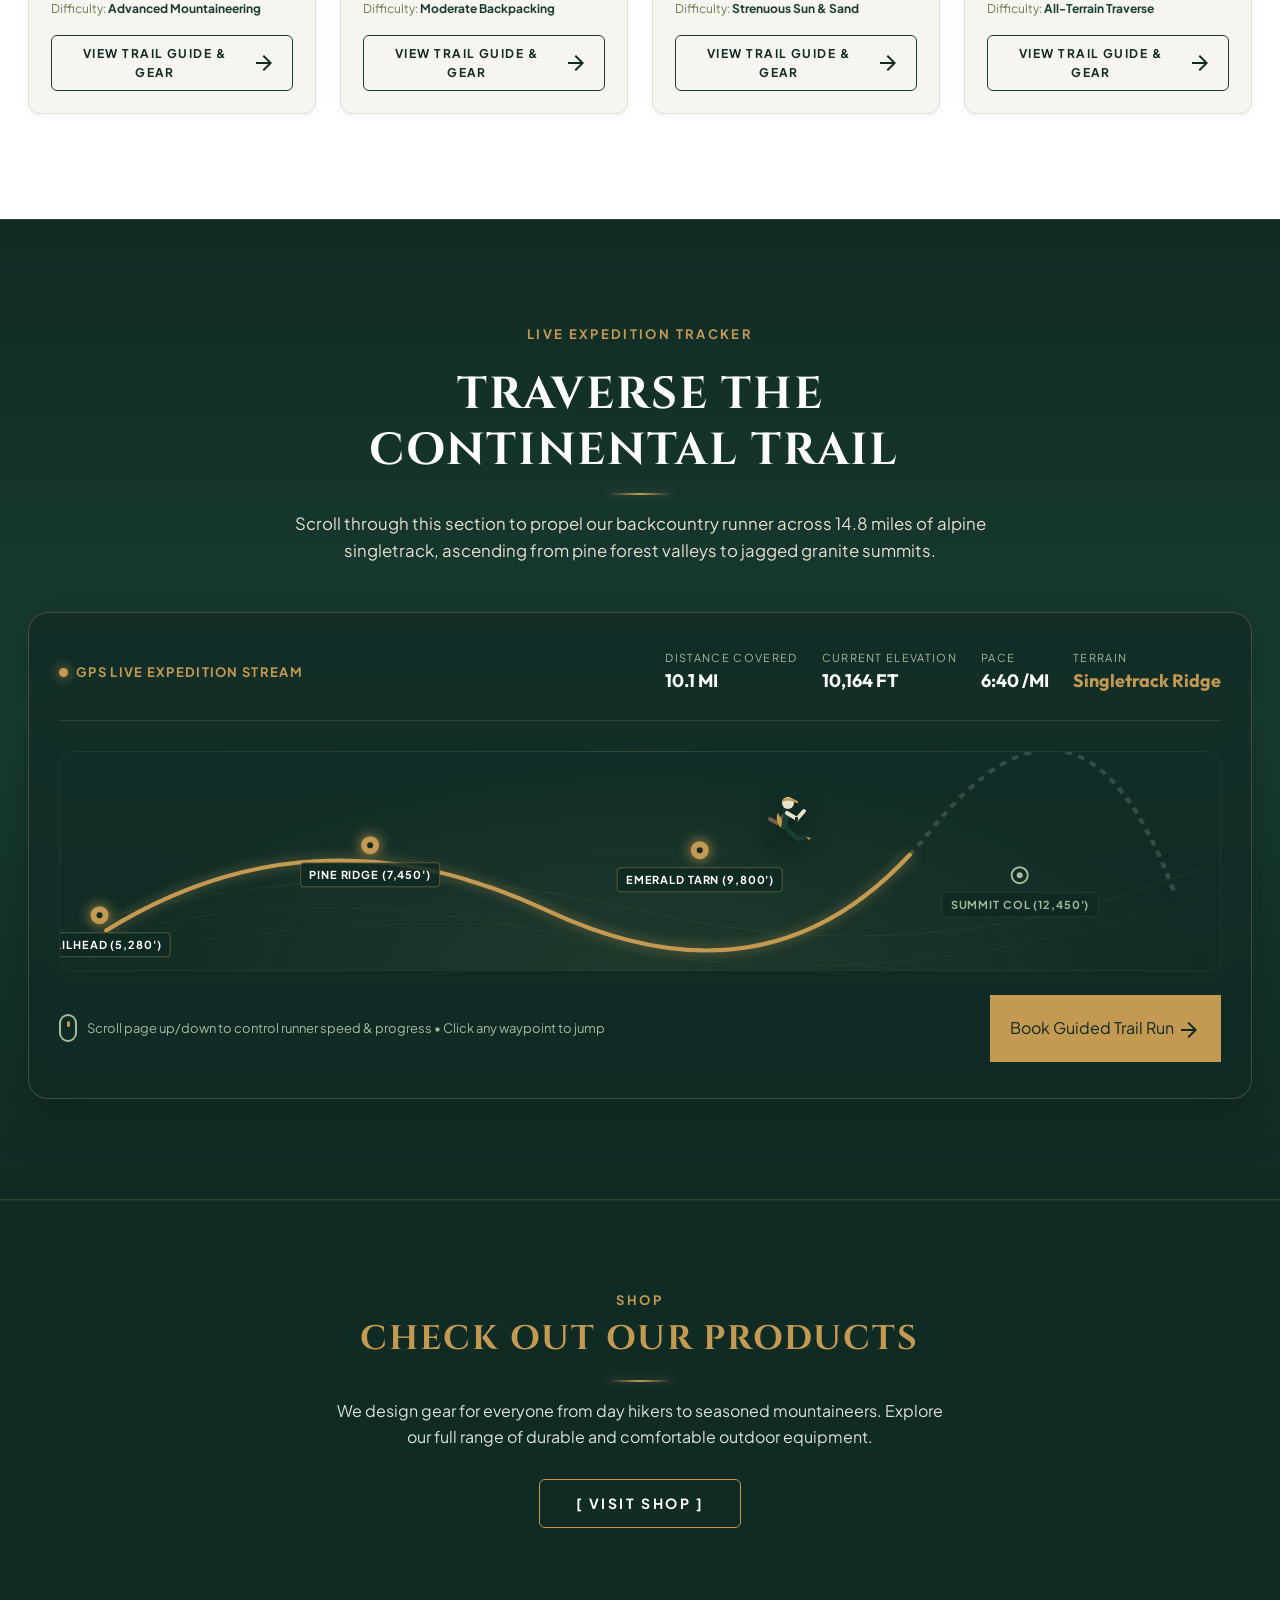
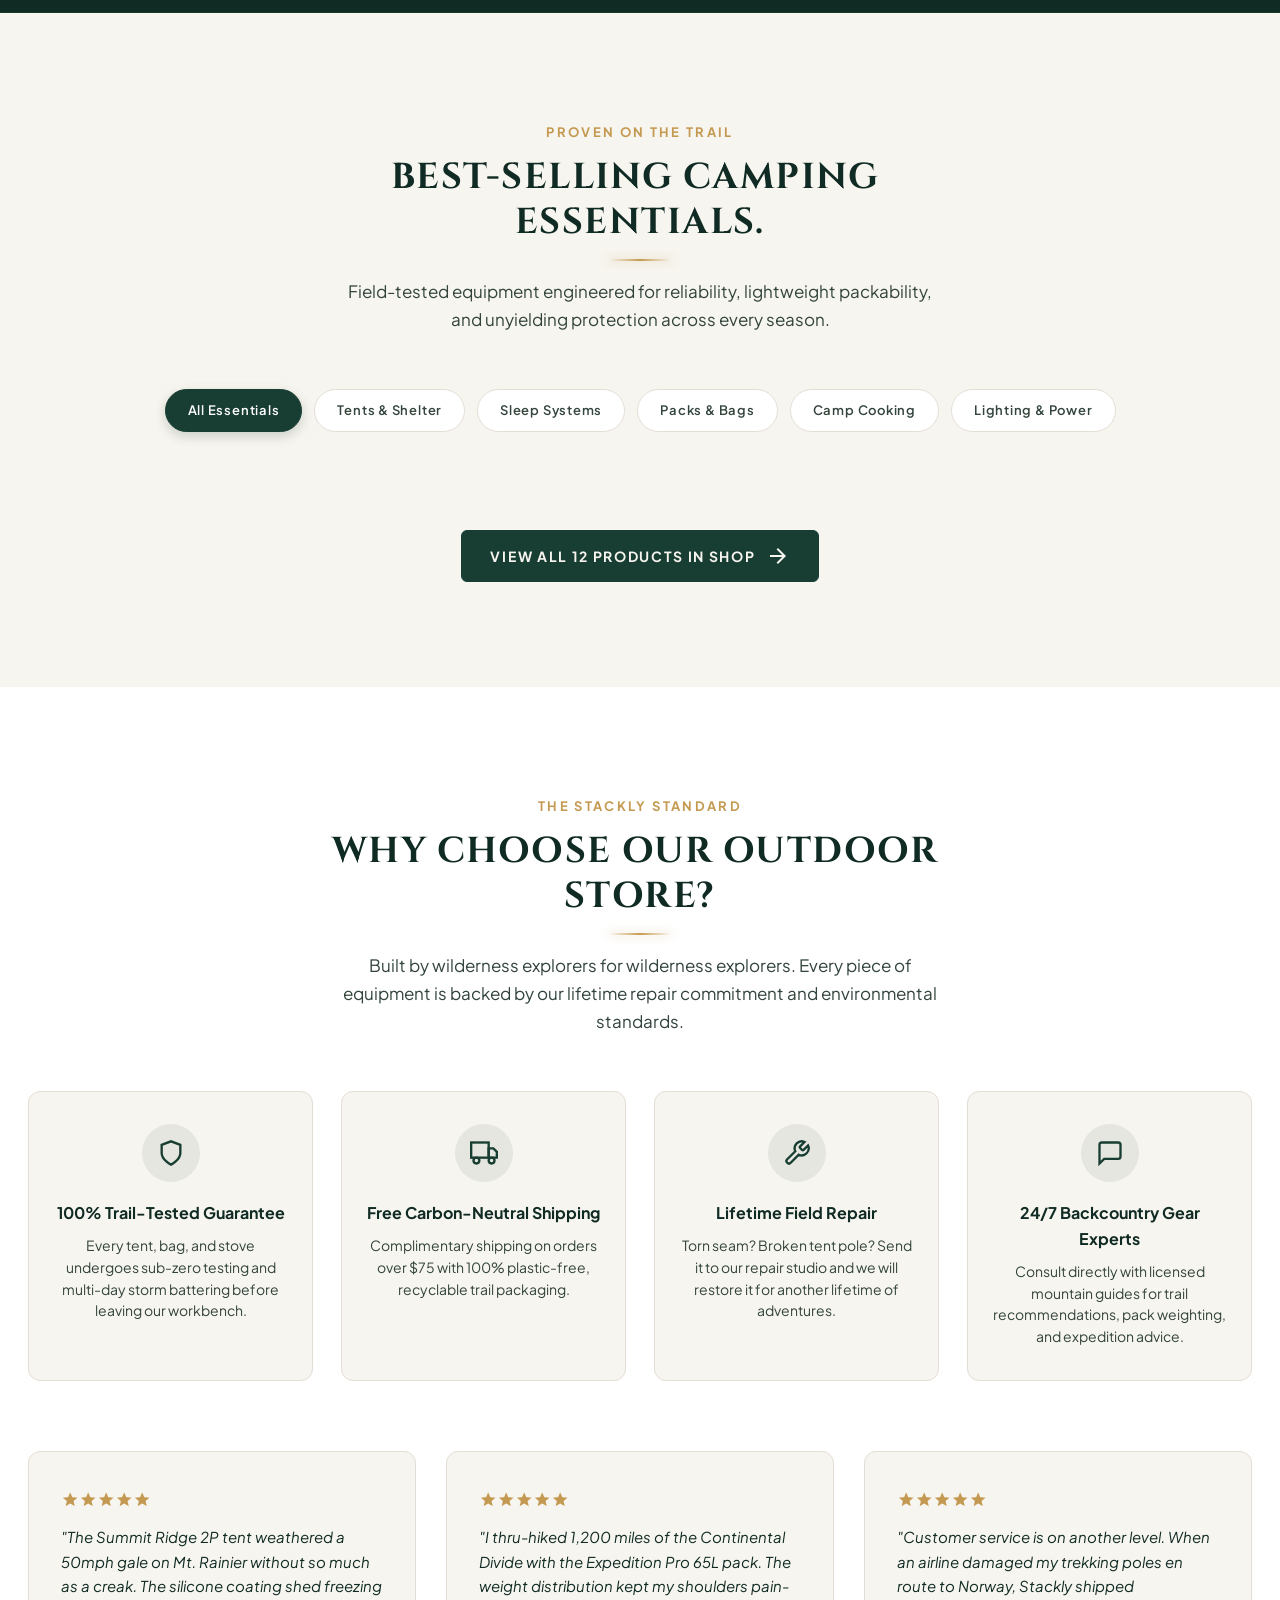
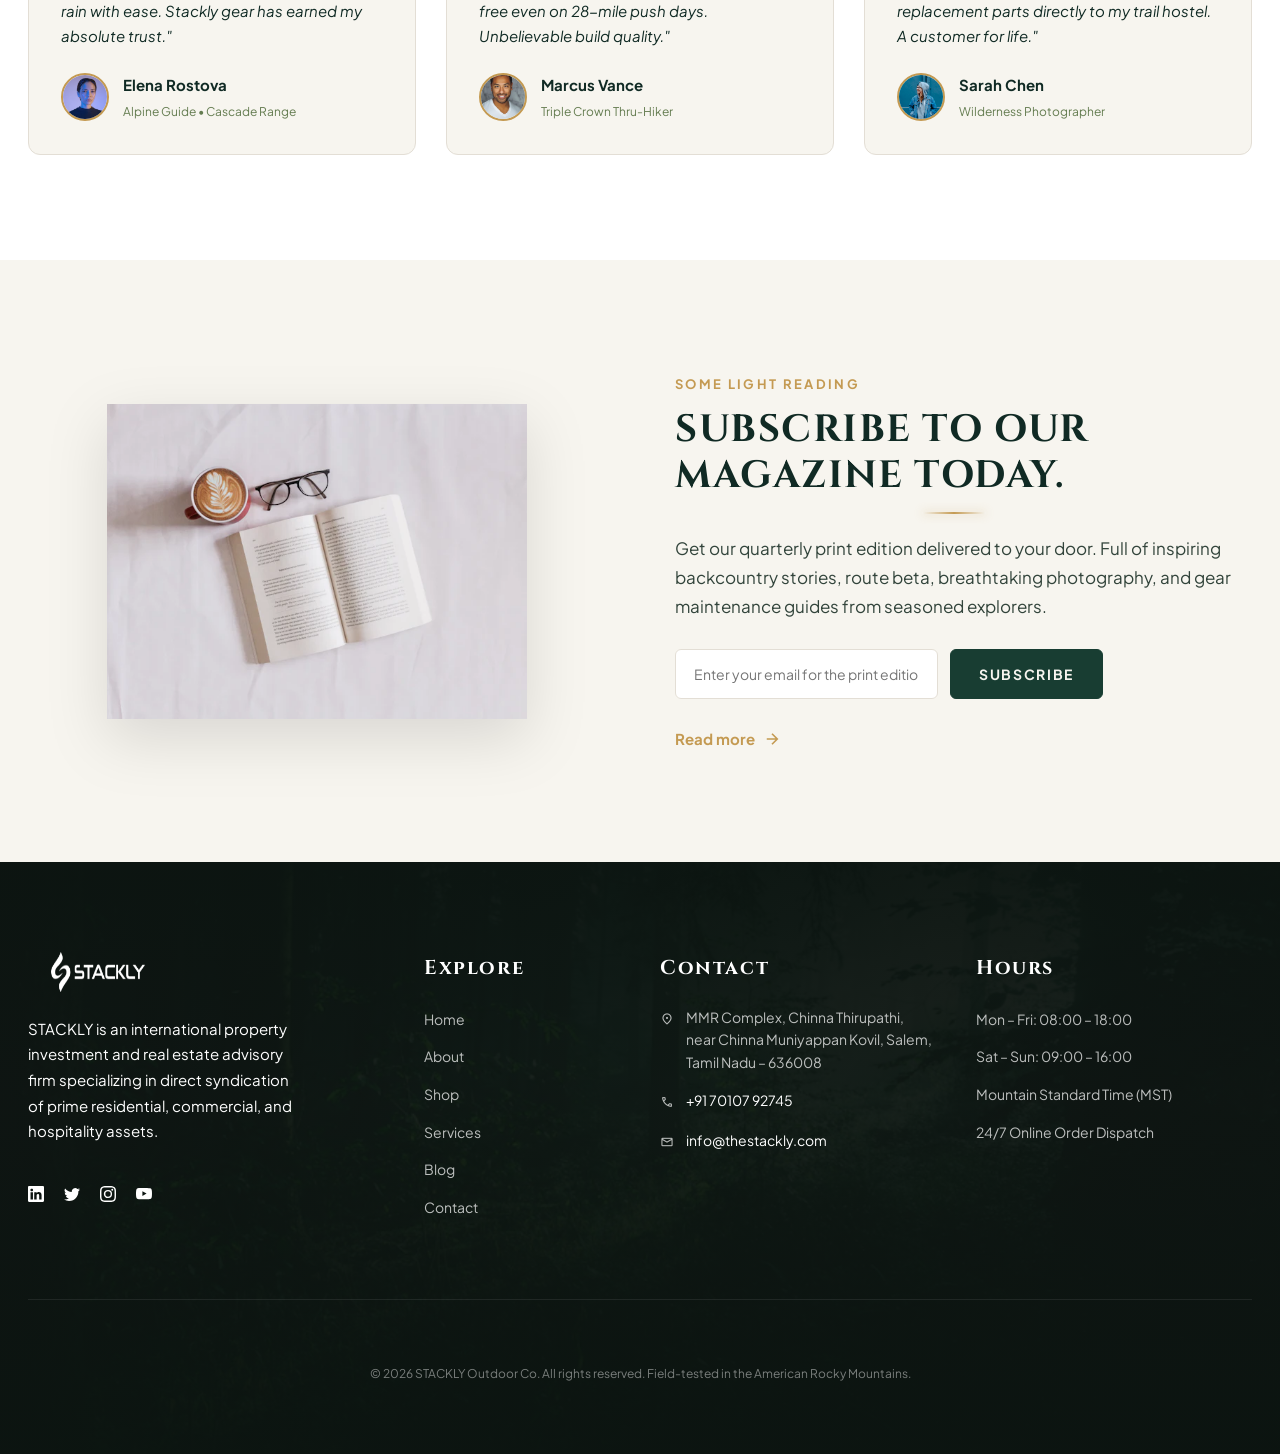
==== commit c3f8d727: "modify 404 page" ====
--- a/index.html
+++ b/index.html
@@ -877,7 +877,7 @@
             <span class="material-symbols-outlined contact-icon">
                 call
             </span>
-            <a href="#">
+            <a href="./404.html">
                 +91 70107 92745
             </a>
         </li>
@@ -887,7 +887,7 @@
             <span class="material-symbols-outlined contact-icon">
                 mail
             </span>
-            <a href="#">
+            <a href="./404.html">
                 info@thestackly.com
             </a>
         </li>
--- a/css/heading-animations.css
+++ b/css/heading-animations.css
@@ -18,9 +18,17 @@
   transform: translateY(0);
 }
 
+.heading-word {
+  text-align: center;
+}
+
+.error-number {
+  text-align: center;
+}
+
 /* 2. Word-by-Word Kinetic Reveal (For Major Titles) */
 .heading-word-mask {
-  display: inline-block;
+
   overflow: hidden;
   vertical-align: top;
   padding-bottom: 0.16em;
--- a/css/responsive.css
+++ b/css/responsive.css
@@ -381,6 +381,10 @@
     height: 38px;
   }
 
+  .dash-breadcrumb {
+    display: none;
+  }
+
   .trek-item {
     flex-direction: column;
     align-items: center;
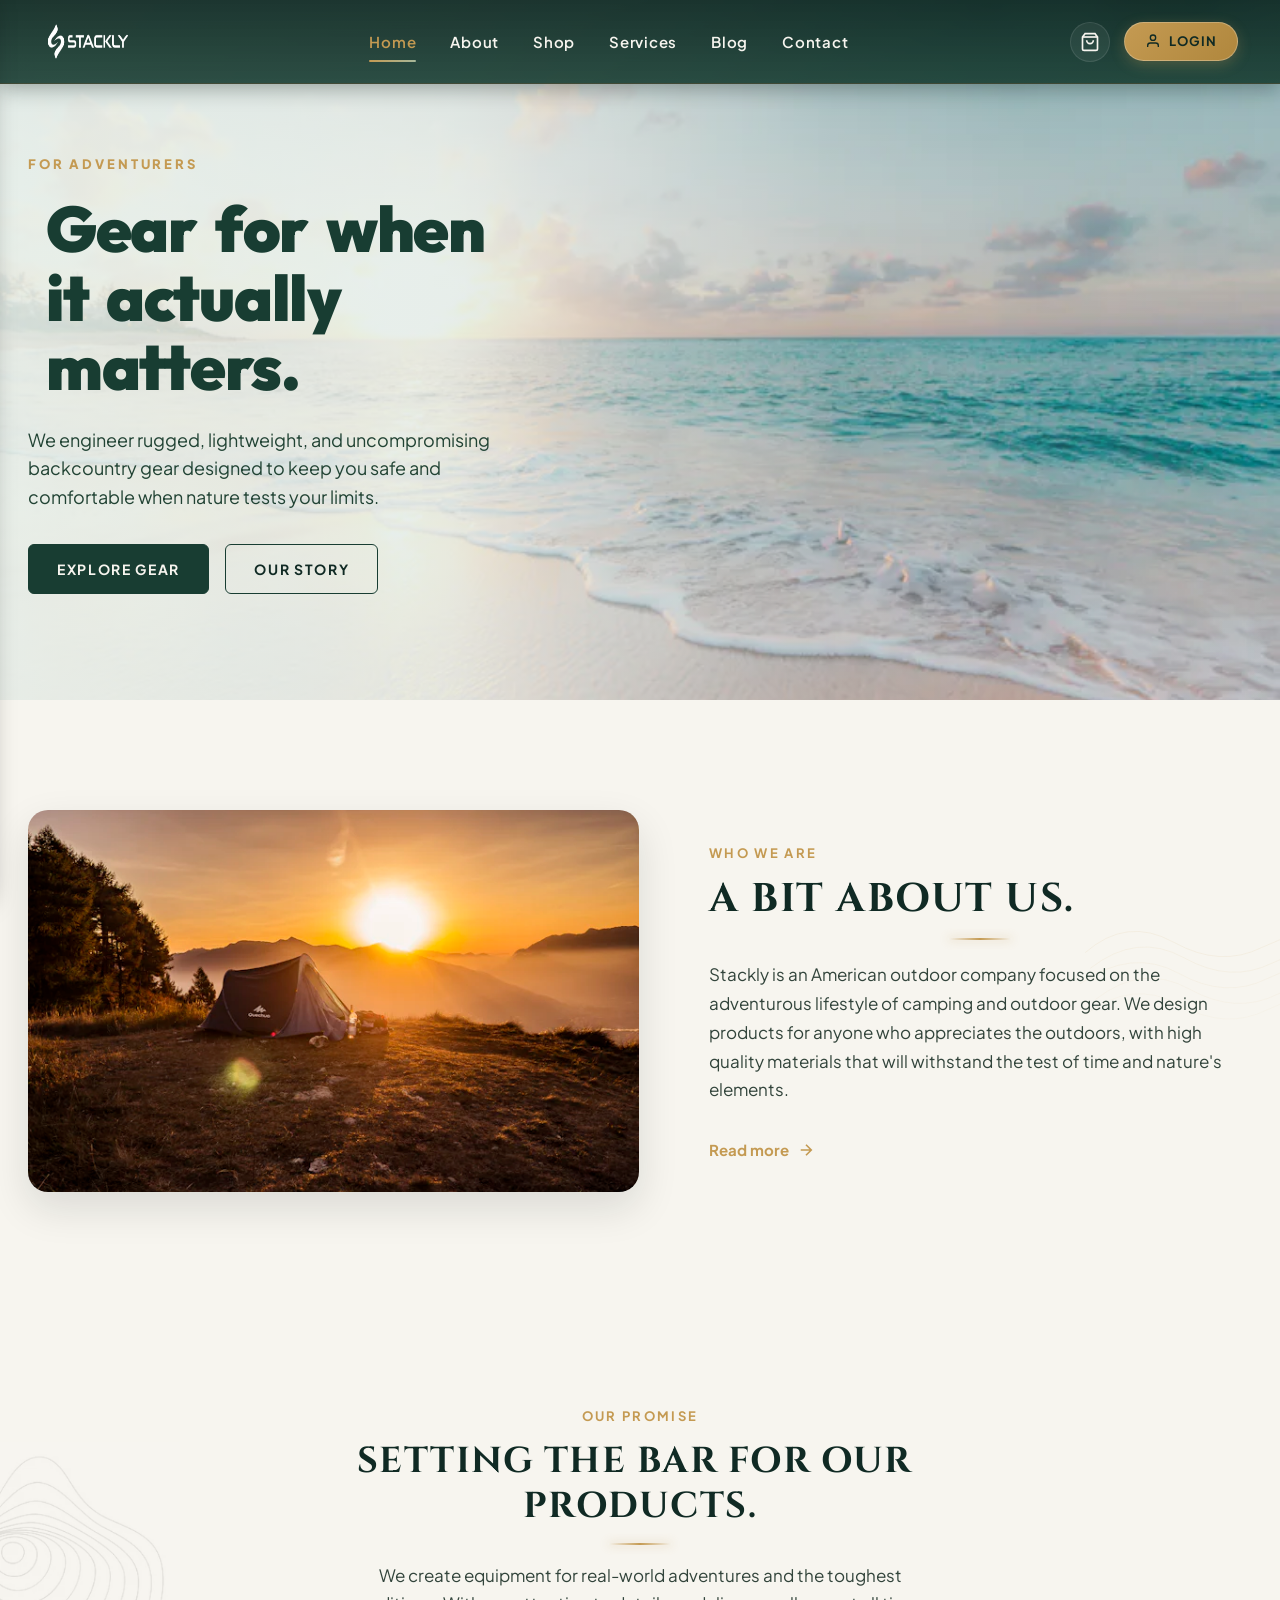
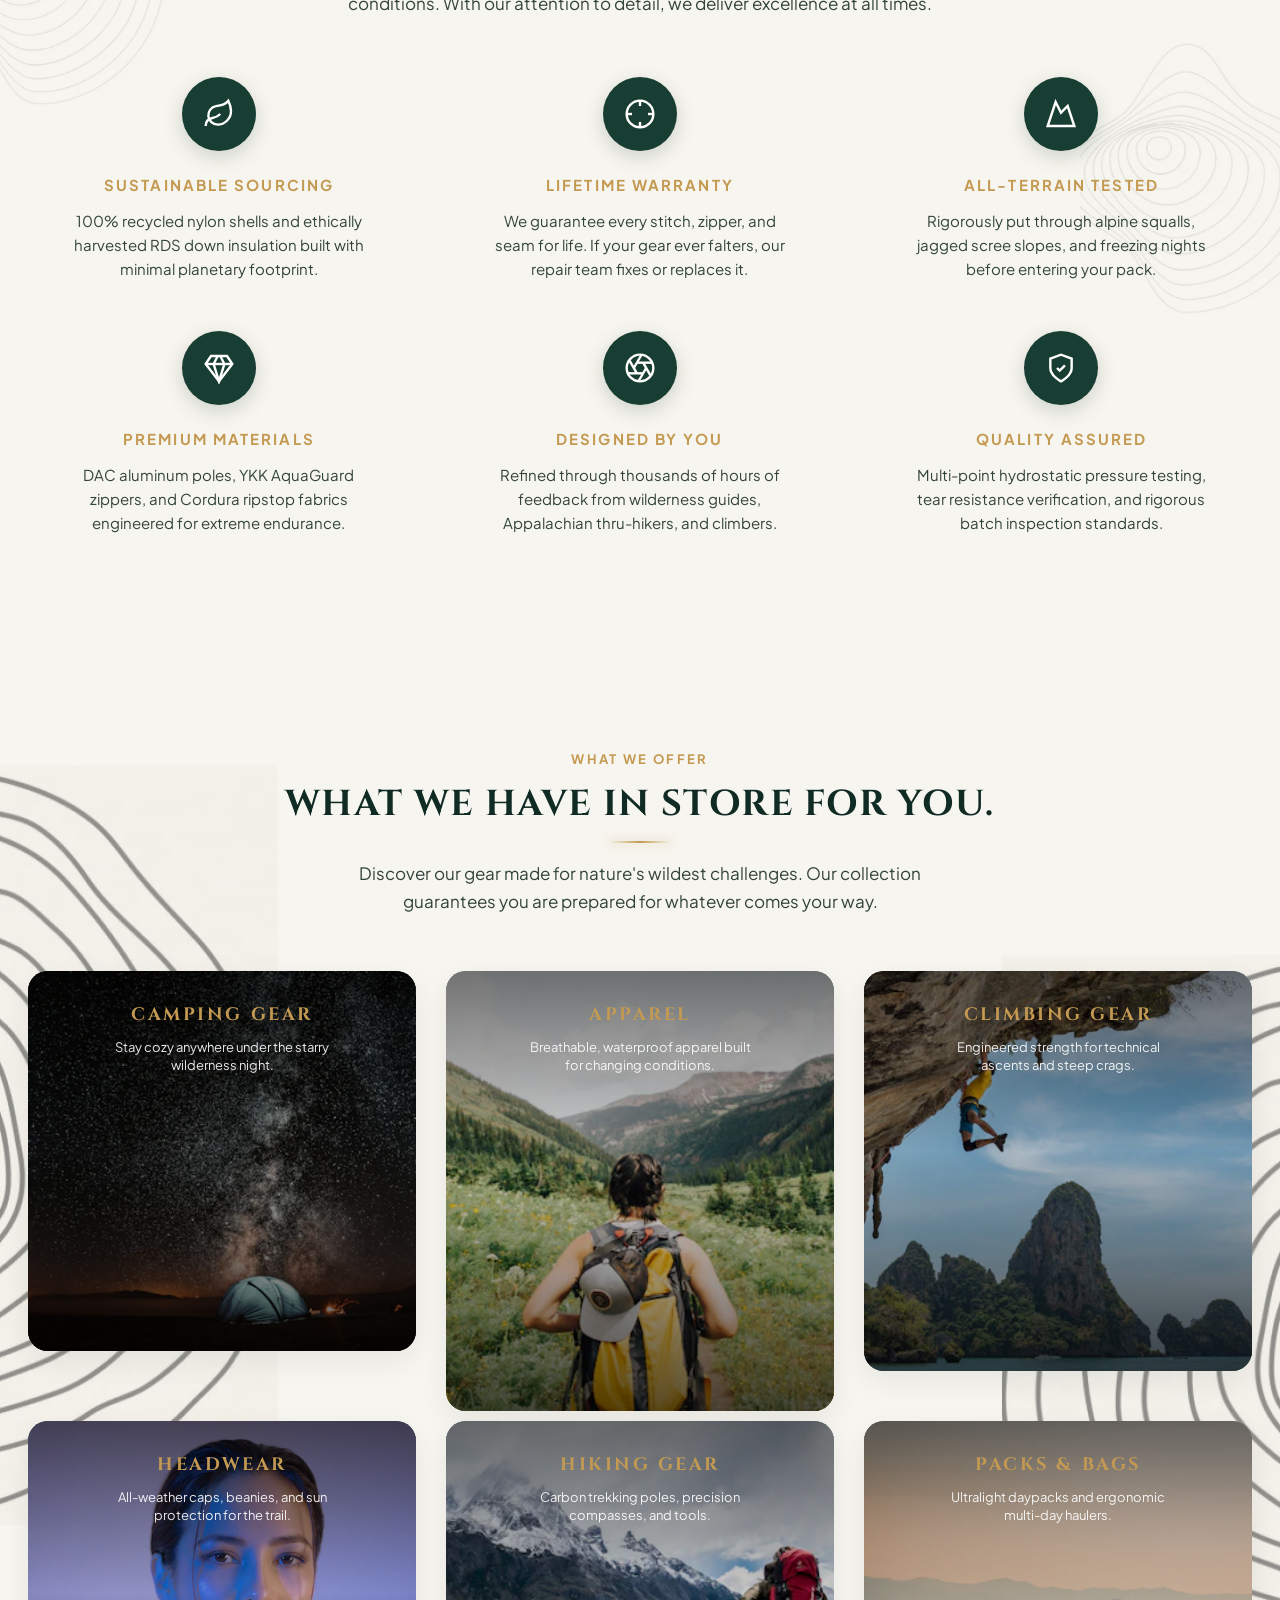
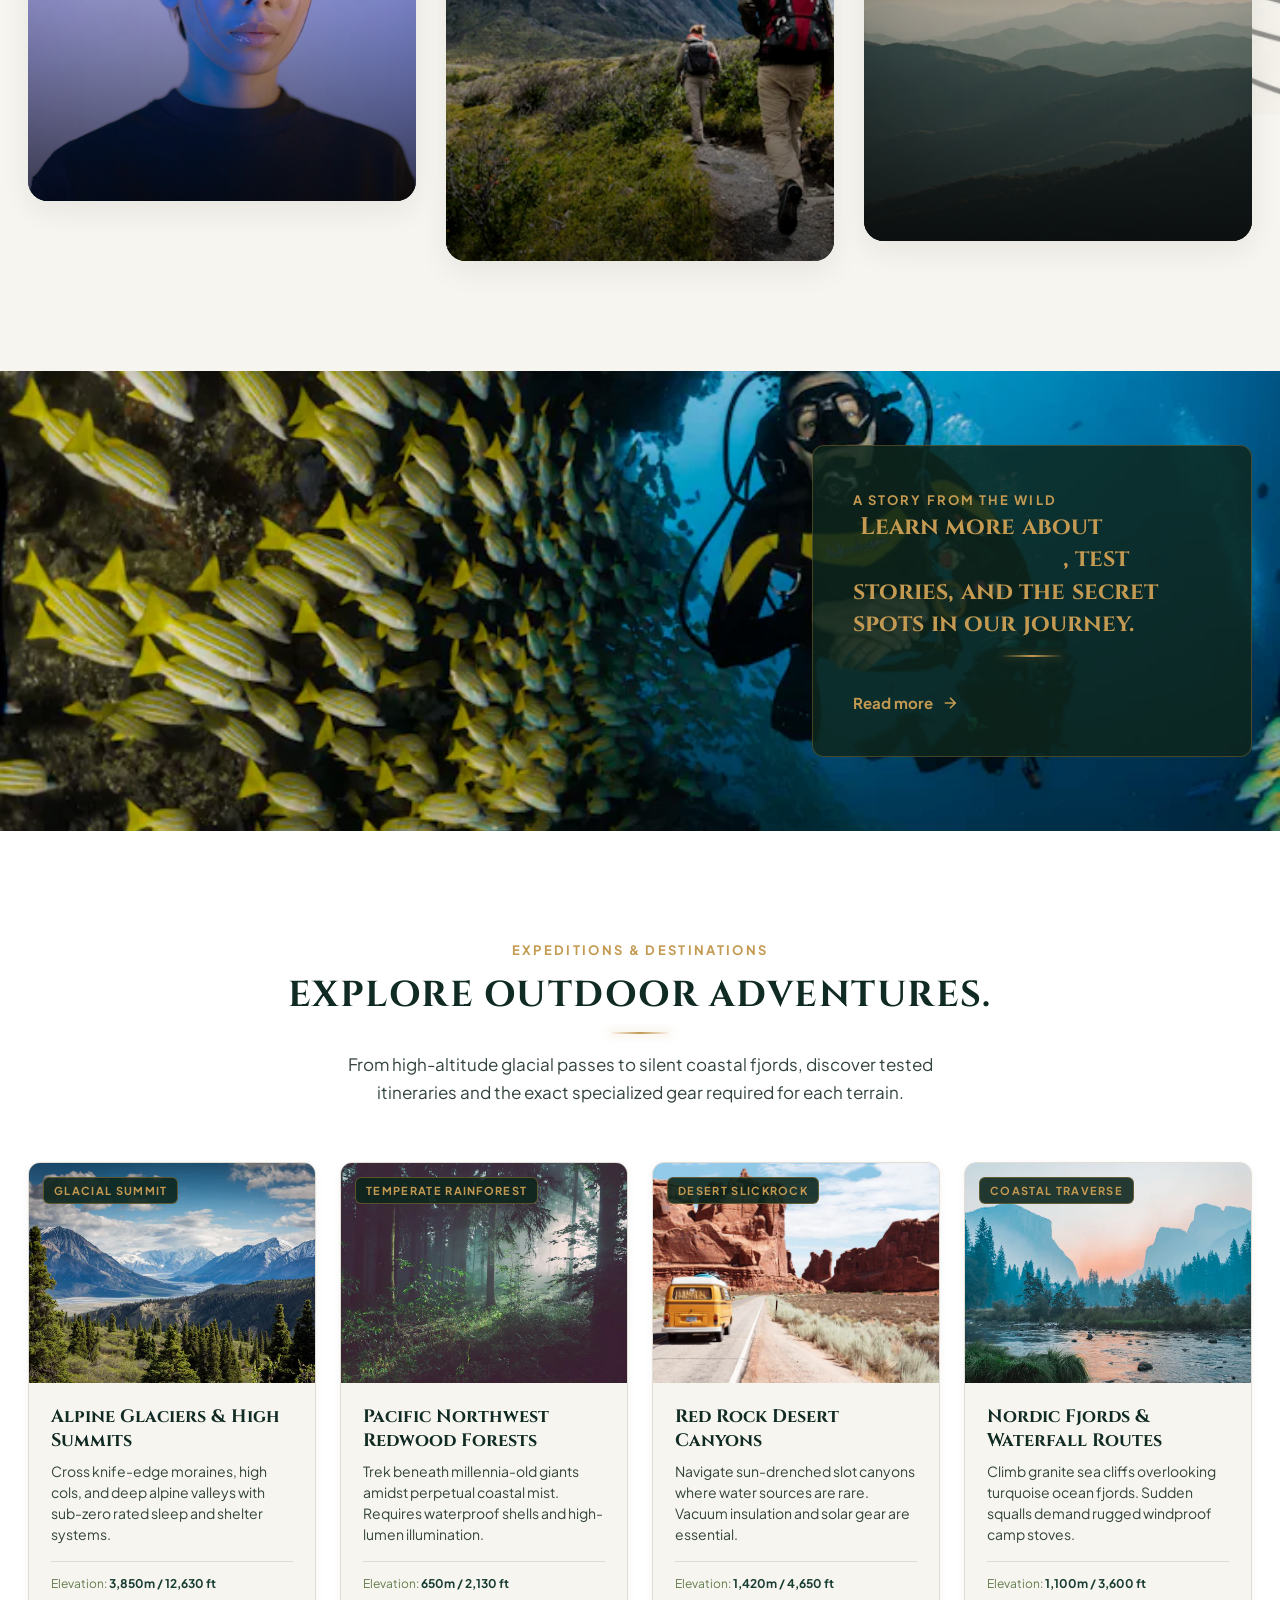
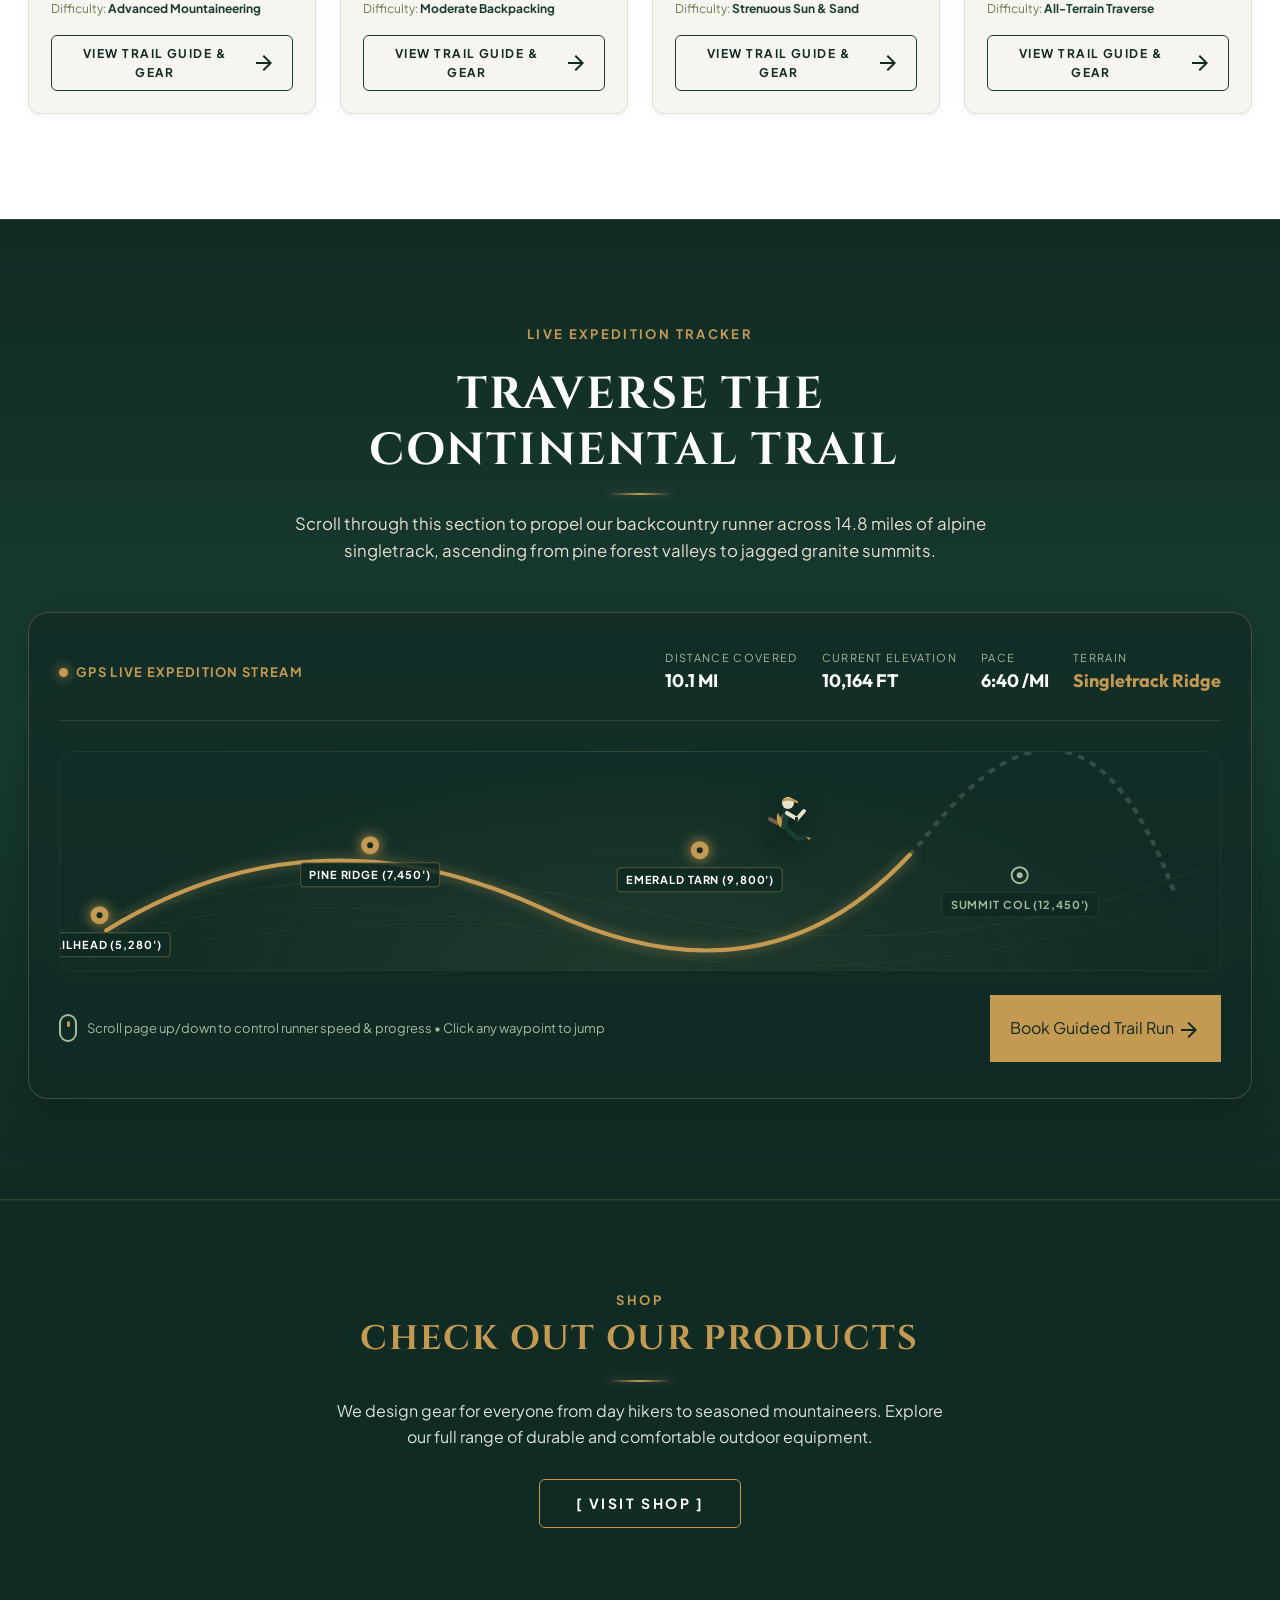
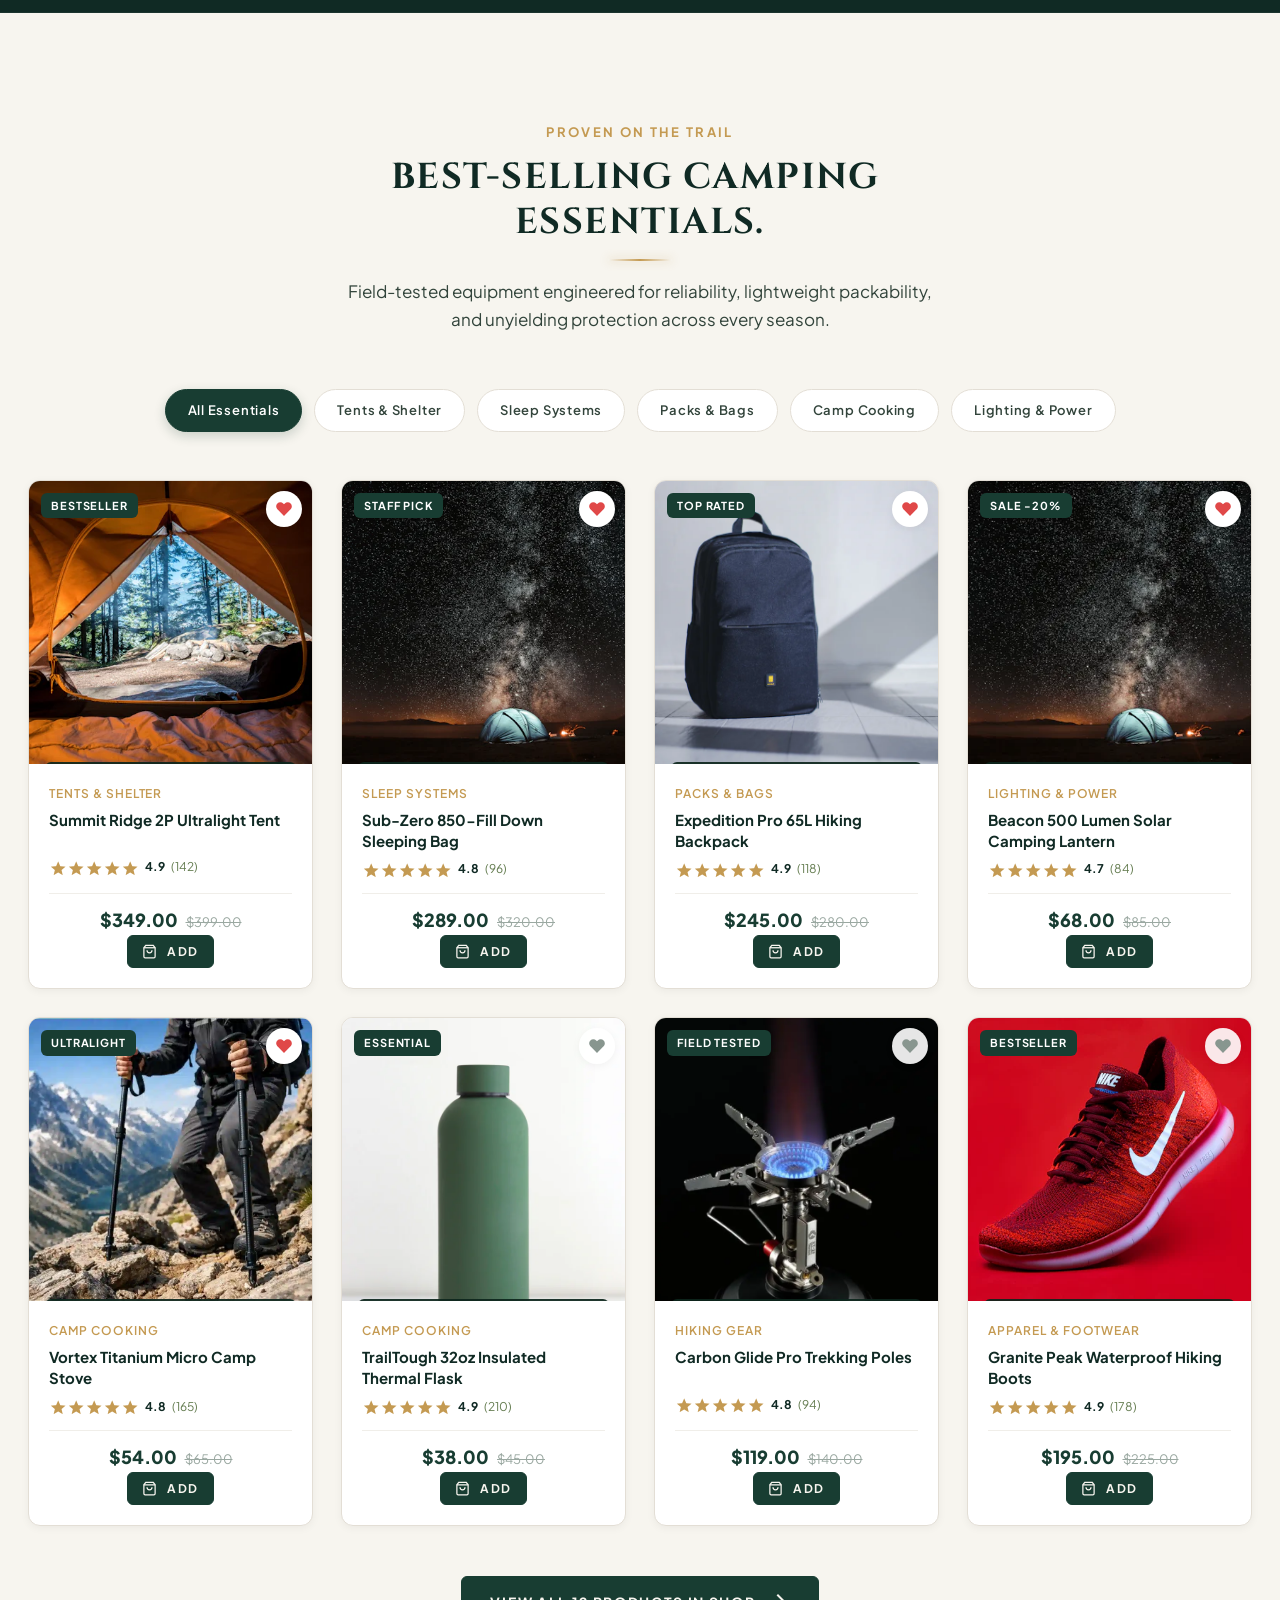
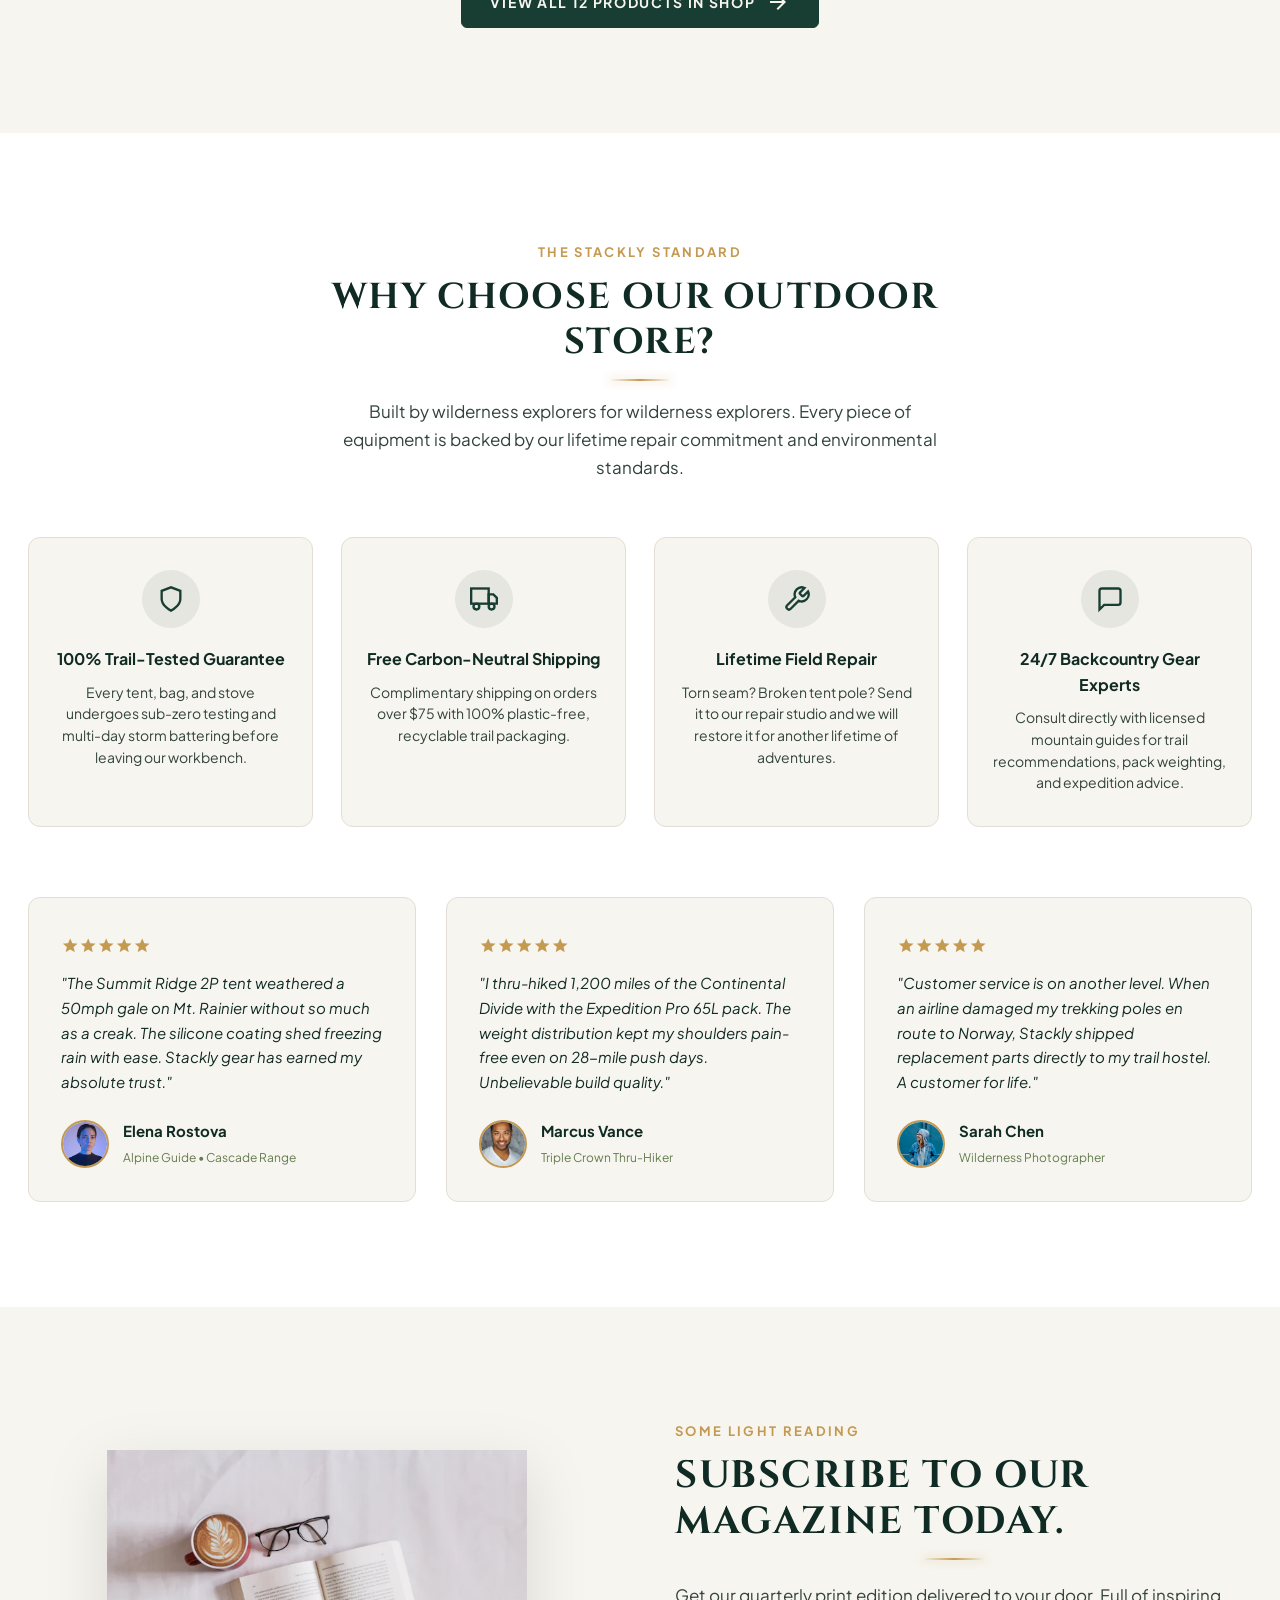
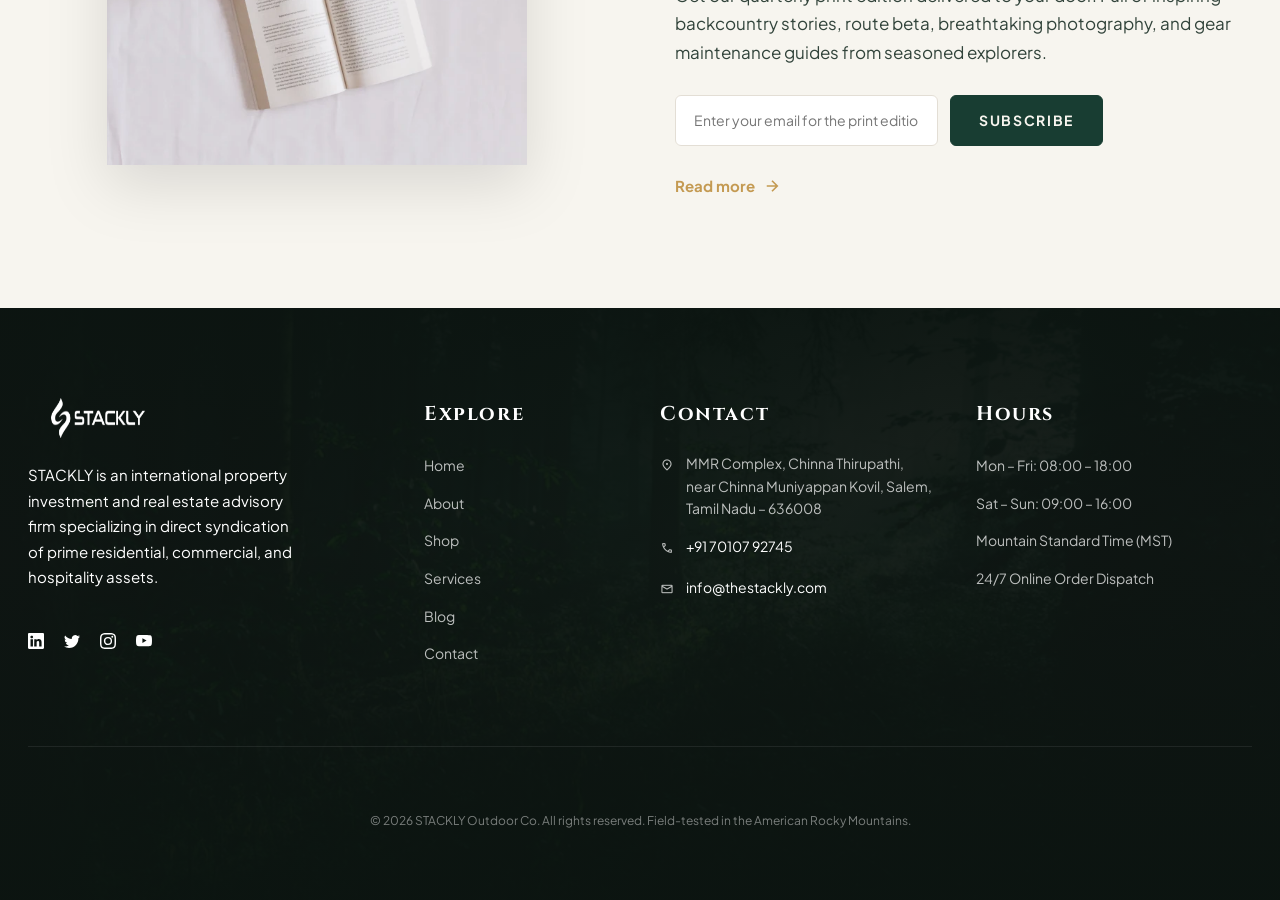
==== commit 4a4d1e97: "adding top button" ====
--- a/index.html
+++ b/index.html
@@ -421,7 +421,7 @@
                 <span>Elevation: <strong>3,850m / 12,630 ft</strong></span>
                 <span>Difficulty: <strong>Advanced Mountaineering</strong></span>
               </div>
-              <button type="button" class="btn btn-outline btn-sm adv-guide-trigger" data-adv="alpine">
+              <button type="button" onclick="window.location.href='./404.html'" class="btn btn-outline btn-sm adv-guide-trigger" data-adv="alpine">
                 View Trail Guide &amp; Gear <span class="material-symbols-outlined">arrow_forward</span>
               </button>
             </div>
@@ -440,7 +440,7 @@
                 <span>Elevation: <strong>650m / 2,130 ft</strong></span>
                 <span>Difficulty: <strong>Moderate Backpacking</strong></span>
               </div>
-              <button type="button" class="btn btn-outline btn-sm adv-guide-trigger" data-adv="forest">
+              <button onclick="window.location.href='./404.html'" type="button" class="btn btn-outline btn-sm adv-guide-trigger" data-adv="forest">
                 View Trail Guide &amp; Gear <span class="material-symbols-outlined">arrow_forward</span>
               </button>
             </div>
@@ -459,7 +459,7 @@
                 <span>Elevation: <strong>1,420m / 4,650 ft</strong></span>
                 <span>Difficulty: <strong>Strenuous Sun &amp; Sand</strong></span>
               </div>
-              <button type="button" class="btn btn-outline btn-sm adv-guide-trigger" data-adv="canyon">
+              <button onclick="window.location.href='./404.html'" type="button" class="btn btn-outline btn-sm adv-guide-trigger" data-adv="canyon">
                 View Trail Guide &amp; Gear <span class="material-symbols-outlined">arrow_forward</span>
               </button>
             </div>
@@ -478,7 +478,7 @@
                 <span>Elevation: <strong>1,100m / 3,600 ft</strong></span>
                 <span>Difficulty: <strong>All-Terrain Traverse</strong></span>
               </div>
-              <button type="button" class="btn btn-outline btn-sm adv-guide-trigger" data-adv="fjord">
+              <button onclick="window.location.href='./404.html'" type="button" class="btn btn-outline btn-sm adv-guide-trigger" data-adv="fjord">
                 View Trail Guide &amp; Gear <span class="material-symbols-outlined">arrow_forward</span>
               </button>
             </div>
--- a/css/style.css
+++ b/css/style.css
@@ -2751,7 +2751,7 @@
 .back-to-top-btn {
   position: fixed;
   bottom: 28px;
-  left: 28px;
+  right: 28px;
   width: 44px;
   height: 44px;
   border-radius: 50%;
